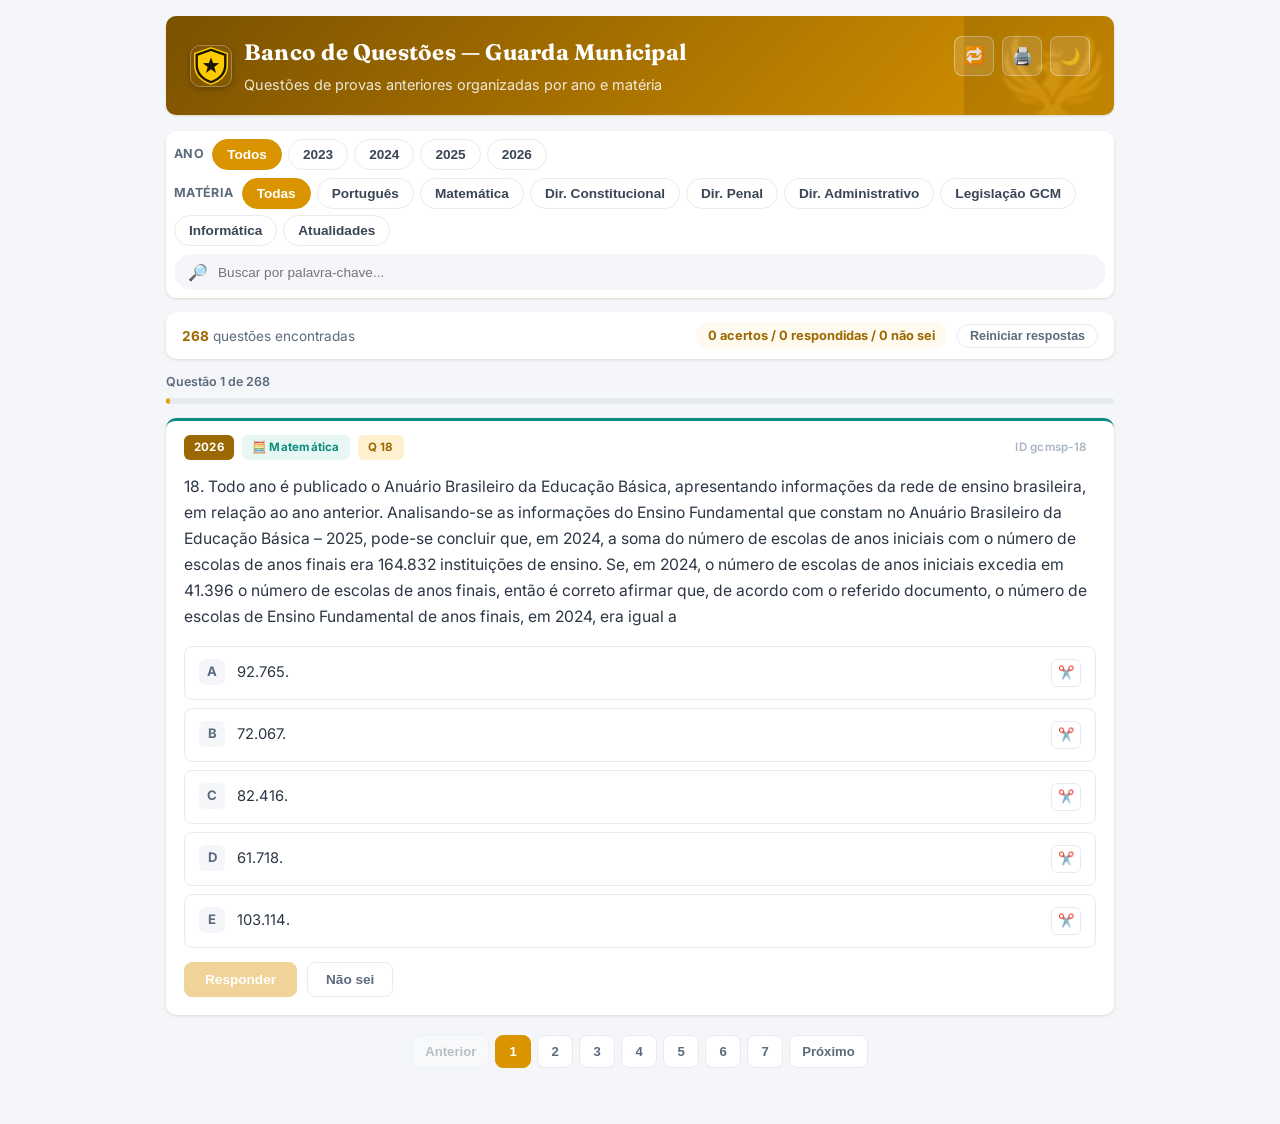
==== banco_questoes_gcm.html @ 68e384d9 "Add files via upload" ====
<!DOCTYPE html>
<html lang="pt-BR">
<head>
<meta charset="UTF-8">
<meta name="viewport" content="width=device-width, initial-scale=1.0">
<meta name="description" content="268 questões comentadas de 6 concursos de Guarda Civil Municipal (2023–2026), com gabarito explicado alternativa por alternativa.">
<meta property="og:type" content="website">
<meta property="og:title" content="Banco de Questões — Guarda Municipal">
<meta property="og:description" content="268 questões comentadas de 6 concursos de Guarda Civil Municipal (2023–2026), com gabarito explicado alternativa por alternativa.">
<meta property="og:image" content="https://papiroporprincipios.netlify.app/og-image.png">
<meta property="og:url" content="https://papiroporprincipios.netlify.app/banco_questoes_gcm.html">
<meta name="twitter:card" content="summary_large_image">
<meta name="twitter:title" content="Banco de Questões — Guarda Municipal">
<meta name="twitter:description" content="268 questões comentadas de 6 concursos de Guarda Civil Municipal (2023–2026), com gabarito explicado alternativa por alternativa.">
<meta name="twitter:image" content="https://papiroporprincipios.netlify.app/og-image.png">
<link rel="icon" type="image/png" href="[data-uri]">
<title>Banco de Questões — Guarda Municipal</title>
<link rel="preconnect" href="https://fonts.googleapis.com">
<link rel="preconnect" href="https://fonts.gstatic.com" crossorigin>
<link href="https://fonts.googleapis.com/css2?family=Fraunces:wght@600;700&family=Inter:wght@400;500;600;700&display=swap" rel="stylesheet">
<style>
  :root{
    --blue-900:#5c3d00;
    --blue-800:#7a5100;
    --blue-700:#9c6900;
    --blue-600:#d99400;
    --blue-500:#f5ab0f;
    --blue-100:#fff1cf;
    --blue-50:#fffaf0;
    --green:#1f9d55;
    --green-bg:#e7f8ee;
    --red:#d0342c;
    --red-bg:#fdecea;
    --gray-100:#f4f6f9;
    --gray-200:#e7ebf0;
    --gray-400:#aab4c2;
    --gray-600:#5c6b7d;
    --gray-800:#2c3644;
    --port-color:#b5651d;
    --port-bg:#fdf2e7;
    --mat-color:#0f8b7f;
    --mat-bg:#e6f7f4;
    --hist-color:#7a4fb5;
    --hist-bg:#f0eafa;
    --geo-color:#1f8a55;
    --geo-bg:#e7f8ee;
    --atu-color:#c9861f;
    --atu-bg:#faf0dd;
    --info-color:#1c63ad;
    --info-bg:#e7f0fb;
    --dir-color:#41506b;
    --dir-bg:#eef1f6;
    --dc-color:#7a4fb5;
    --dc-bg:#f0eafa;
    --dp-color:#c0342c;
    --dp-bg:#fdecea;
    --da-color:#41506b;
    --da-bg:#eef1f6;
    --leg-color:#0e6b8f;
    --leg-bg:#e5f4f9;
    --gold:#c9a227;
    --font-head:'Fraunces',Georgia,serif;
    --radius:10px;
    --shadow:0 1px 3px rgba(122,81,0,0.10), 0 1px 2px rgba(122,81,0,0.08);
  }
  html[data-theme="dark"]{color-scheme:dark;}
  html[data-theme="dark"] body{background:#0d1520;color:#dde6f0;}
  html[data-theme="dark"] .filters,
  html[data-theme="dark"] .stats-bar,
  html[data-theme="dark"] .card,
  html[data-theme="dark"] .pg-btn,
  html[data-theme="dark"] .chip,
  html[data-theme="dark"] .dontknow-btn,
  html[data-theme="dark"] .empty-state{
    background:#16212f;border-color:#28394d;color:#dde6f0;
  }
  html[data-theme="dark"] .chip.active{background:var(--blue-600);border-color:var(--blue-600);color:#fff;}
  html[data-theme="dark"] .chip:hover{color:#ffce54;}
  html[data-theme="dark"] .search-box{background:#0d1520;}
  html[data-theme="dark"] .search-box input{color:#dde6f0;}
  html[data-theme="dark"] .search-box input::placeholder{color:#5c7186;}
  html[data-theme="dark"] .stats-bar{color:#9fb3c8;}
  html[data-theme="dark"] .stats-bar b{color:#ffce54;}
  html[data-theme="dark"] .score-pill{background:#0f2a4a;color:#bcd4f0;}
  html[data-theme="dark"] .reset-btn{border-color:#28394d;color:#9fb3c8;}
  html[data-theme="dark"] .badge{background:#0f2a4a;color:#bcd4f0;}
  html[data-theme="dark"] .badge.subject{background:#0d1520;color:#9fb3c8;}
  html[data-theme="dark"] .badge.subject.portugues{background:#2b1d10;color:#e3a568;}
  html[data-theme="dark"] .badge.subject.matematica{background:#0d2b27;color:#5cd9c9;}
  html[data-theme="dark"] .badge.subject.historia{background:#241a33;color:#c3a4ec;}
  html[data-theme="dark"] .badge.subject.geografia{background:#0d2a1c;color:#7fd9a8;}
  html[data-theme="dark"] .badge.subject.atualidades{background:#332711;color:#e8c877;}
  html[data-theme="dark"] .badge.subject.informatica{background:#0f2a4a;color:#8fc0f0;}
  html[data-theme="dark"] .badge.subject.direito{background:#1c2430;color:#b7c2d6;}
  html[data-theme="dark"] .badge.id{color:#5c7186;}
  html[data-theme="dark"] .context{background:#0f1c2c;border-left-color:var(--blue-500);color:#dde6f0;}
  html[data-theme="dark"] .context .fonte{color:#9fb3c8;}
  html[data-theme="dark"] .statement{color:#e8eef6;}
  html[data-theme="dark"] .option{background:#16212f;border-color:#28394d;}
  html[data-theme="dark"] .option:hover{background:#1c2e42;border-color:var(--blue-500);}
  html[data-theme="dark"] .option .letter{background:#0d1520;color:#9fb3c8;}
  html[data-theme="dark"] .option .otext{color:#dde6f0;}
  html[data-theme="dark"] .option.disabled:hover{border-color:#28394d;background:#16212f;}
  html[data-theme="dark"] .option.correct{background:#0f2e1e;border-color:var(--green);}
  html[data-theme="dark"] .option.correct:hover{background:#0f2e1e;border-color:var(--green);}
  html[data-theme="dark"] .option.wrong{background:#3a1414;border-color:var(--red);}
  html[data-theme="dark"] .option.wrong:hover{background:#3a1414;border-color:var(--red);}
  html[data-theme="dark"] .result-msg.ok{background:#0f2e1e;}
  html[data-theme="dark"] .result-msg.no{background:#3a1414;}
  html[data-theme="dark"] .result-msg.skip{background:#1c2e42;color:#9fb3c8;}
  html[data-theme="dark"] table.qtable th{background:#0f2a4a;color:#bcd4f0;}
  html[data-theme="dark"] table.qtable th, html[data-theme="dark"] table.qtable td{border-color:#28394d;color:#dde6f0;}
  html[data-theme="dark"] .qimage img{border-color:#28394d;}
  html[data-theme="dark"] .option.selected{background:#1c2e42;border-color:var(--blue-500);}
  html[data-theme="dark"] .option.struck .otext{color:#5c7186;}
  html[data-theme="dark"] .cut-btn{background:#16212f;border-color:#28394d;color:#5c7186;}
  html[data-theme="dark"] .cut-btn:hover{border-color:var(--red);color:#ff8a80;background:#3a1414;}
  html[data-theme="dark"] .cut-btn.active{background:#3a1414;border-color:var(--red);color:#ff8a80;}
  html[data-theme="dark"] .answer-btn:disabled{opacity:.35;}
  *{box-sizing:border-box;}
  body{
    margin:0;
    font-family:'Inter',-apple-system,BlinkMacSystemFont,"Segoe UI",Roboto,Helvetica,Arial,sans-serif;
    background:var(--gray-100);
    color:var(--gray-800);
    line-height:1.5;
  }
  .app{max-width:980px;margin:0 auto;padding:16px;}

  header.top{
    position:relative;
    overflow:hidden;
    background:linear-gradient(135deg,var(--blue-800),var(--blue-600));
    color:#fff;
    border-radius:var(--radius);
    padding:20px 24px;
    margin-bottom:16px;
    box-shadow:var(--shadow);
  }
  header.top::after{
    content:'';
    position:absolute;
    top:-30px;right:-30px;
    width:180px;height:180px;
    background-image:url('[data-uri]');
    background-size:contain;
    background-repeat:no-repeat;
    opacity:.10;
    pointer-events:none;
  }
  .brand-row{display:flex;align-items:center;gap:12px;}
  .brand-logo{
    width:42px;height:42px;
    border-radius:10px;
    flex-shrink:0;
    box-shadow:0 2px 6px rgba(0,0,0,.25);
    border:1px solid rgba(255,255,255,.3);
  }
  header.top h1{margin:0 0 4px;font-size:1.4rem;font-family:var(--font-head);font-weight:700;letter-spacing:.01em;}
  header.top p{margin:0;opacity:.85;font-size:.9rem;}
  .top-row{display:flex;justify-content:space-between;align-items:flex-start;gap:12px;flex-wrap:wrap;}
  .top-actions{display:flex;gap:8px;flex-shrink:0;}
  .icon-btn{
    background:rgba(255,255,255,.15);
    border:1px solid rgba(255,255,255,.35);
    color:#fff;
    width:40px;height:40px;
    min-width:40px;
    border-radius:8px;
    cursor:pointer;
    font-size:1.05rem;
    display:flex;align-items:center;justify-content:center;
    transition:background .15s ease;
  }
  .icon-btn:hover{background:rgba(255,255,255,.28);}
  a.icon-btn{text-decoration:none;}
  .print-hint{font-size:.72rem;opacity:.7;margin-top:6px;}

  .filters{
    display:flex;
    gap:8px;
    background:#fff;
    border-radius:var(--radius);
    padding:8px;
    margin-bottom:14px;
    box-shadow:var(--shadow);
    flex-wrap:wrap;
  }
  .filter-group{display:flex;gap:6px;flex-wrap:wrap;align-items:center;}
  .filter-group .label{font-size:.78rem;font-weight:700;color:var(--gray-600);text-transform:uppercase;letter-spacing:.03em;margin-right:2px;}
  .chip{
    border:1px solid var(--gray-200);
    background:#fff;
    color:var(--gray-700,#3a4656);
    padding:7px 14px;
    border-radius:20px;
    font-size:.85rem;
    font-weight:600;
    cursor:pointer;
    transition:all .15s ease;
    white-space:nowrap;
  }
  .chip:hover{border-color:var(--blue-500);color:var(--blue-600);}
  .chip.active{
    background:var(--blue-600);
    border-color:var(--blue-600);
    color:#fff;
  }
  .search-box{
    flex:1;
    min-width:160px;
    display:flex;
    align-items:center;
    gap:8px;
    background:var(--gray-100);
    border-radius:20px;
    padding:6px 14px;
  }
  .search-box input{
    border:none;background:transparent;outline:none;font-size:.85rem;width:100%;color:var(--gray-800);
  }

  .stats-bar{
    display:flex;
    justify-content:space-between;
    align-items:center;
    background:#fff;
    border-radius:var(--radius);
    padding:10px 16px;
    margin-bottom:14px;
    box-shadow:var(--shadow);
    font-size:.85rem;
    color:var(--gray-600);
    flex-wrap:wrap;
    gap:8px;
  }
  .stats-bar b{color:var(--blue-700);}
  .score-pill{
    background:var(--blue-50);
    color:var(--blue-700);
    border-radius:20px;
    padding:4px 12px;
    font-weight:700;
    font-size:.8rem;
  }
  .reset-btn{
    background:none;border:1px solid var(--gray-200);color:var(--gray-600);
    border-radius:20px;padding:4px 12px;font-size:.78rem;cursor:pointer;font-weight:600;
  }
  .reset-btn:hover{border-color:var(--red);color:var(--red);}

  .card{
    background:#fff;
    border-radius:var(--radius);
    box-shadow:var(--shadow);
    margin-bottom:14px;
    overflow:hidden;
    border-top:3px solid var(--blue-600);
    animation:cardFadeIn .28s ease;
  }
  .card.subj-portugues{border-top-color:var(--port-color);}
  .card.subj-matematica{border-top-color:var(--mat-color);}
  .card.subj-atualidades{border-top-color:var(--atu-color);}
  .card.subj-informatica{border-top-color:var(--info-color);}
  .card.subj-direito_constitucional{border-top-color:var(--dc-color);}
  .card.subj-direito_penal{border-top-color:var(--dp-color);}
  .card.subj-direito_administrativo{border-top-color:var(--da-color);}
  .card.subj-legislacao_gcm{border-top-color:var(--leg-color);}
  @keyframes cardFadeIn{
    from{opacity:0;transform:translateY(6px);}
    to{opacity:1;transform:translateY(0);}
  }
  .card-head{
    display:flex;
    gap:8px;
    flex-wrap:wrap;
    align-items:center;
    padding:14px 18px 0;
  }
  .badge{
    font-size:.72rem;
    font-weight:700;
    padding:4px 10px;
    border-radius:6px;
    background:var(--blue-100);
    color:var(--blue-700);
    letter-spacing:.02em;
  }
  .badge.year{background:var(--blue-700);color:#fff;}
  .badge.subject{background:var(--gray-100);color:var(--gray-600);}
  .badge.subject.portugues{background:var(--port-bg);color:var(--port-color);}
  .badge.subject.matematica{background:var(--mat-bg);color:var(--mat-color);}
  .badge.subject.atualidades{background:var(--atu-bg);color:var(--atu-color);}
  .badge.subject.informatica{background:var(--info-bg);color:var(--info-color);}
  .badge.subject.direito_constitucional{background:var(--dc-bg);color:var(--dc-color);}
  .badge.subject.direito_penal{background:var(--dp-bg);color:var(--dp-color);}
  .badge.subject.direito_administrativo{background:var(--da-bg);color:var(--da-color);}
  .badge.subject.legislacao_gcm{background:var(--leg-bg);color:var(--leg-color);}
  .badge.id{margin-left:auto;background:none;color:var(--gray-400);font-weight:600;}

  .card-body{padding:14px 18px 18px;}
  .qtitle{font-weight:700;color:var(--blue-800);font-size:.82rem;margin-bottom:8px;}

  .context{
    background:var(--blue-50);
    border-left:3px solid var(--blue-500);
    border-radius:6px;
    padding:12px 16px;
    margin-bottom:14px;
    font-size:.9rem;
    line-height:1.7;
    color:var(--gray-800);
  }
  .context p{margin:0 0 10px;}
  .context p:last-child{margin-bottom:0;}
  .context .fonte{font-size:.78rem;color:var(--gray-600);font-style:italic;}

  .qimage{margin-bottom:14px;text-align:center;}
  .qimage img{max-width:100%;border-radius:8px;border:1px solid var(--gray-200);}

  .statement{font-size:.98rem;line-height:1.65;color:var(--gray-800);margin-bottom:16px;}

  .options{display:flex;flex-direction:column;gap:8px;}
  .option{
    display:flex;
    align-items:flex-start;
    gap:12px;
    border:1px solid var(--gray-200);
    border-radius:8px;
    padding:12px 14px;
    cursor:pointer;
    transition:all .12s ease;
    background:#fff;
  }
  .option:hover{border-color:var(--blue-500);background:var(--blue-50);}
  .option:focus-visible{outline:2px solid var(--blue-500);outline-offset:2px;border-color:var(--blue-500);background:var(--blue-50);}
  .option.disabled:focus-visible{outline:none;}
  .option.selected{border-color:var(--blue-500);background:var(--blue-50);}
  .option.selected .letter{background:var(--blue-600);color:#fff;}
  .option.struck .otext{text-decoration:line-through;color:var(--gray-400);}
  .option.struck{opacity:.65;}
  .option .letter{
    flex:0 0 26px;
    height:26px;
    border-radius:6px;
    background:var(--gray-100);
    color:var(--gray-600);
    display:flex;
    align-items:center;
    justify-content:center;
    font-weight:700;
    font-size:.82rem;
  }
  .option .otext{flex:1;font-size:.92rem;padding-top:2px;}
  .option .otext img.opt-img{max-width:100%;display:block;margin-top:4px;border-radius:6px;}

  .cut-btn{
    flex:0 0 28px;
    height:28px;
    align-self:center;
    border-radius:6px;
    border:1px solid var(--gray-200);
    background:#fff;
    color:var(--gray-400);
    display:flex;align-items:center;justify-content:center;
    cursor:pointer;
    font-size:.82rem;
    margin-left:6px;
    transition:all .12s ease;
    flex-shrink:0;
  }
  .cut-btn:hover{border-color:var(--red);color:var(--red);background:var(--red-bg);}
  .cut-btn.active{background:var(--red-bg);border-color:var(--red);color:var(--red);}
  .option.disabled .cut-btn{opacity:.35;pointer-events:none;}

  .option.correct{
    border-color:var(--green);
    background:var(--green-bg);
  }
  .option.correct .letter{background:var(--green);color:#fff;}
  .option.wrong{
    border-color:var(--red);
    background:var(--red-bg);
  }
  .option.wrong .letter{background:var(--red);color:#fff;}
  .option.disabled{cursor:default;}
  .option.disabled:hover{border-color:var(--gray-200);background:#fff;}
  .option.correct:hover{border-color:var(--green);background:var(--green-bg);}
  .option.wrong:hover{border-color:var(--red);background:var(--red-bg);}

  .result-msg{
    margin-top:12px;
    font-size:.85rem;
    font-weight:700;
    padding:8px 12px;
    border-radius:8px;
    display:none;
  }
  .result-msg.show{display:block;}
  .result-msg.ok{background:var(--green-bg);color:var(--green);}
  .result-msg.no{background:var(--red-bg);color:var(--red);}
  .result-msg.skip{background:var(--gray-100);color:var(--gray-600);}

  .expl-wrap{}
  .expl-card{
    margin-top:14px;
    border:1px solid var(--blue-100);
    border-radius:12px;
    overflow:hidden;
    background:linear-gradient(180deg,var(--blue-50),#fff 60%);
    animation:explIn .32s ease;
  }
  @keyframes explIn{
    from{opacity:0;transform:translateY(-4px);}
    to{opacity:1;transform:translateY(0);}
  }
  .expl-head{
    font-family:var(--font-head);
    font-weight:600;
    font-size:.95rem;
    color:var(--blue-600);
    padding:10px 14px;
    border-bottom:1px solid var(--blue-100);
    background:rgba(43,123,209,0.06);
  }
  .expl-correct{
    display:flex;
    gap:10px;
    align-items:flex-start;
    padding:12px 14px;
    border-left:4px solid var(--green);
    margin:12px 14px 6px;
    background:var(--green-bg);
    border-radius:8px;
  }
  .expl-tag{
    flex:0 0 auto;
    font-weight:800;
    font-size:.78rem;
    padding:3px 8px;
    border-radius:6px;
    white-space:nowrap;
  }
  .expl-tag.ok{background:var(--green);color:#fff;}
  .expl-tag.no{background:var(--gray-200);color:var(--gray-600);}
  .expl-others-label{
    font-size:.72rem;
    font-weight:800;
    text-transform:uppercase;
    letter-spacing:.04em;
    color:var(--gray-400);
    margin:10px 14px 4px;
  }
  .expl-others{
    display:flex;
    flex-direction:column;
    gap:6px;
    padding:0 14px 14px;
  }
  .expl-row{
    display:flex;
    gap:10px;
    align-items:flex-start;
    padding:9px 12px;
    background:#fff;
    border:1px solid var(--gray-200);
    border-radius:8px;
  }
  .expl-text{
    font-size:.85rem;
    line-height:1.45;
    color:var(--gray-800);
    padding-top:1px;
  }

  html[data-theme="dark"] .expl-card{
    border-color:#0f2a4a;
    background:linear-gradient(180deg,#0f1c2c,#16212f 60%);
  }
  html[data-theme="dark"] .expl-head{
    color:#8fc0f0;
    border-bottom-color:#0f2a4a;
    background:rgba(43,123,209,0.12);
  }
  html[data-theme="dark"] .expl-correct{
    background:#0f2e1e;
  }
  html[data-theme="dark"] .expl-tag.no{background:#28394d;color:#9fb3c8;}
  html[data-theme="dark"] .expl-others-label{color:#5c7186;}
  html[data-theme="dark"] .expl-row{background:#16212f;border-color:#28394d;}
  html[data-theme="dark"] .expl-text{color:#dde6f0;}

  .qactions{
    margin-top:14px;
    display:flex;
    gap:10px;
  }
  .dontknow-btn{
    background:#fff;
    border:1px solid var(--gray-200);
    color:var(--gray-600);
    padding:9px 18px;
    border-radius:8px;
    font-size:.85rem;
    font-weight:700;
    cursor:pointer;
    transition:all .12s ease;
  }
  .dontknow-btn:hover{border-color:var(--blue-500);color:var(--blue-600);}
  .dontknow-btn:disabled{opacity:.4;cursor:not-allowed;}

  .answer-btn{
    background:var(--blue-600);
    border:1px solid var(--blue-600);
    color:#fff;
    padding:9px 20px;
    border-radius:8px;
    font-size:.85rem;
    font-weight:700;
    cursor:pointer;
    transition:all .12s ease;
  }
  .answer-btn:hover:not(:disabled){background:var(--blue-700);border-color:var(--blue-700);}
  .answer-btn:disabled{opacity:.4;cursor:not-allowed;}

  .frac{display:inline-flex;flex-direction:column;text-align:center;vertical-align:middle;margin:0 3px;font-size:.92em;line-height:1.15;position:relative;top:2px;}
  .frac .n{border-bottom:1.4px solid currentColor;padding:0 3px;}
  .frac .d{padding:0 3px;}

  table.qtable{border-collapse:collapse;width:100%;margin:8px 0;font-size:.85rem;}
  table.qtable th, table.qtable td{border:1px solid var(--gray-200);padding:6px 10px;text-align:center;}
  table.qtable th{background:var(--blue-100);color:var(--blue-800);}

  .pagination{
    display:flex;
    justify-content:center;
    align-items:center;
    gap:6px;
    flex-wrap:wrap;
    margin:20px 0 40px;
  }
  .pg-btn{
    border:1px solid var(--gray-200);
    background:#fff;
    color:var(--gray-600);
    padding:8px 12px;
    border-radius:8px;
    cursor:pointer;
    font-size:.82rem;
    font-weight:600;
    min-width:36px;
    text-align:center;
  }
  .pg-btn:hover{border-color:var(--blue-500);color:var(--blue-600);}
  .pg-btn.active{background:var(--blue-600);border-color:var(--blue-600);color:#fff;}
  .pg-btn:disabled{opacity:.4;cursor:not-allowed;}

  .empty-state{
    background:#fff;border-radius:var(--radius);padding:48px 20px;text-align:center;color:var(--gray-600);box-shadow:var(--shadow);
  }
  .empty-state .empty-icon{font-size:2.2rem;margin-bottom:10px;opacity:.6;}

  .qprogress-wrap{margin-bottom:14px;}
  .qprogress-label{font-size:.78rem;color:var(--gray-600);margin-bottom:6px;font-weight:600;}
  .qprogress-bar{height:6px;background:var(--gray-200);border-radius:3px;overflow:hidden;}
  .qprogress-fill{height:100%;background:linear-gradient(90deg,var(--blue-600),var(--blue-500));border-radius:3px;transition:width .3s ease;}
  html[data-theme="dark"] .qprogress-bar{background:#28394d;}

  @keyframes popIn{
    0%{transform:scale(1);}
    40%{transform:scale(1.03);}
    100%{transform:scale(1);}
  }
  .option.correct, .option.wrong{animation:popIn .3s ease;}

  .streak-banner{
    display:none;
    align-items:center;
    gap:8px;
    background:linear-gradient(135deg,var(--gold),#e8c765);
    color:#4a3a06;
    font-weight:700;
    font-size:.85rem;
    padding:10px 16px;
    border-radius:8px;
    margin-bottom:14px;
    animation:streakPop .4s ease;
  }
  .streak-banner.show{display:flex;}
  @keyframes streakPop{
    0%{opacity:0;transform:translateY(-6px) scale(.96);}
    100%{opacity:1;transform:translateY(0) scale(1);}
  }
  .confetti-piece{
    position:fixed;
    top:-10px;
    width:8px;height:8px;
    border-radius:2px;
    pointer-events:none;
    z-index:9999;
    animation:confettiFall linear forwards;
  }
  @keyframes confettiFall{
    to{transform:translateY(105vh) rotate(540deg);opacity:.3;}
  }

  @media (max-width:600px){
    .app{padding:10px;}
    header.top{padding:16px;}
    header.top h1{font-size:1.18rem;}
    header.top p{font-size:.82rem;}
    .card-body{padding:12px 14px 16px;}
    .option .otext{font-size:.88rem;}
    .option{padding:11px 12px;gap:10px;}
    .filters{padding:10px;gap:10px;}
    .filter-group{width:100%;}
    .filter-group .label{width:100%;margin-bottom:2px;}
    .search-box{width:100%;}
    .stats-bar{flex-direction:column;align-items:flex-start;}
    .stats-bar > div{width:100%;}
    .stats-bar > div:last-child{justify-content:space-between;display:flex;}
    .score-pill{font-size:.75rem;}
    .pg-btn{padding:8px 10px;min-width:34px;font-size:.78rem;}
    .qactions{flex-wrap:wrap;}
    .answer-btn, .dontknow-btn{width:100%;text-align:center;}
    .chip{padding:8px 13px;font-size:.82rem;}
  }
  @media (max-width:380px){
    header.top h1{font-size:1.05rem;}
    .badge{font-size:.66rem;padding:3px 8px;}
    .icon-btn{width:36px;height:36px;font-size:.95rem;}
  }

  /* Touch-friendly tap targets */
  @media (hover:none){
    .option{padding:14px;}
    .chip, .pg-btn, .dontknow-btn, .answer-btn, .reset-btn{min-height:40px;}
    .cut-btn{width:34px;height:34px;flex:0 0 34px;}
  }

  /* Print / export styles */
  .print-container{display:none;}
  @media print{
    body *{visibility:hidden;}
    .print-container, .print-container *{visibility:visible;}
    .print-container{
      display:block;
      position:absolute;top:0;left:0;width:100%;
      background:#fff;color:#000;
    }
    .print-container .pq-title{font-size:1.3rem;font-weight:800;margin-bottom:2px;}
    .print-container .pq-sub{font-size:.85rem;color:#555;margin-bottom:18px;}
    .print-container .pq-item{margin-bottom:16px;page-break-inside:avoid;}
    .print-container .pq-head{font-weight:700;font-size:.78rem;color:#555;margin-bottom:4px;}
    .print-container .pq-statement{font-size:.95rem;margin-bottom:8px;}
    .print-container .pq-context{background:#f3f3f3;border-left:3px solid #999;padding:8px 12px;margin-bottom:8px;font-size:.85rem;}
    .print-container .pq-options{margin:0;padding:0;list-style:none;}
    .print-container .pq-options li{font-size:.88rem;margin-bottom:3px;}
    .print-container .pq-options img{max-width:200px;}
    .print-container .pq-img{max-width:280px;margin-bottom:8px;}
    .print-container .pq-gabarito{margin-top:30px;page-break-before:always;}
    .print-container .pq-gabarito h2{font-size:1.1rem;margin-bottom:10px;}
    .print-container .pq-gabarito-grid{display:grid;grid-template-columns:repeat(8,1fr);gap:6px;font-size:.82rem;}
    table.qtable{color:#000;}
  }
</style>
</head>
<body>
<div class="app">

  <header class="top">
    <div class="top-row">
      <div class="brand-row">
        <span class="brand-logo" style="display:inline-flex;align-items:center;justify-content:center;">
<svg width="40" height="40" viewBox="0 0 64 64" xmlns="http://www.w3.org/2000/svg" role="img" aria-label="Brasão Guarda Municipal">
<path d="M32 3 L58 12 V30 C58 46 47 56 32 61 C17 56 6 46 6 30 V12 Z" fill="#1a1400" stroke="#ffcc00" stroke-width="2.5"/>
<path d="M32 8 L53 15.5 V29.5 C53 43 44 51.5 32 55.8 C20 51.5 11 43 11 29.5 V15.5 Z" fill="#ffcc00"/>
<path d="M32 18 L35.3 27.3 L45 27.6 L37.3 33.7 L40 43 L32 37.3 L24 43 L26.7 33.7 L19 27.6 L28.7 27.3 Z" fill="#1a1400"/>
</svg>
</span>
        <div>
          <h1>Banco de Questões — Guarda Municipal</h1>
          <p>Questões de provas anteriores organizadas por ano e matéria</p>
        </div>
      </div>
      <div class="top-actions">
        <a class="icon-btn" href="portal.html" title="Trocar versão (PMESP / Guarda Municipal)">🔁</a>
        <button class="icon-btn" id="printBtn" title="Imprimir / exportar PDF">🖨️</button>
        <button class="icon-btn" id="themeToggle" title="Alternar modo escuro">🌙</button>
      </div>
    </div>
  </header>

  <div class="filters">
    <div class="filter-group">
      <span class="label">Ano</span>
      <button class="chip active" data-filter="year" data-value="all">Todos</button>
      <button class="chip" data-filter="year" data-value="2023">2023</button>
      <button class="chip" data-filter="year" data-value="2024">2024</button>
      <button class="chip" data-filter="year" data-value="2025">2025</button>
      <button class="chip" data-filter="year" data-value="2026">2026</button>
    </div>
    <div class="filter-group">
      <span class="label">Matéria</span>
      <button class="chip active" data-filter="subject" data-value="all">Todas</button>
      <button class="chip" data-filter="subject" data-value="portugues">Português</button>
      <button class="chip" data-filter="subject" data-value="matematica">Matemática</button>
      <button class="chip" data-filter="subject" data-value="direito_constitucional">Dir. Constitucional</button>
      <button class="chip" data-filter="subject" data-value="direito_penal">Dir. Penal</button>
      <button class="chip" data-filter="subject" data-value="direito_administrativo">Dir. Administrativo</button>
      <button class="chip" data-filter="subject" data-value="legislacao_gcm">Legislação GCM</button>
      <button class="chip" data-filter="subject" data-value="informatica">Informática</button>
      <button class="chip" data-filter="subject" data-value="atualidades">Atualidades</button>
    </div>
    <div class="search-box">
      <span>🔎</span>
      <input type="text" id="searchInput" placeholder="Buscar por palavra-chave...">
    </div>
  </div>

  <div class="stats-bar">
    <div id="countLabel"><b>0</b> questões encontradas</div>
    <div style="display:flex;gap:10px;align-items:center;">
      <span class="score-pill" id="scorePill">0 acertos / 0 respondidas</span>
      <button class="reset-btn" id="resetBtn">Reiniciar respostas</button>
    </div>
  </div>

  <div class="qprogress-wrap">
    <div class="qprogress-label" id="qProgressLabel">Questão 1 de 1</div>
    <div class="qprogress-bar"><div class="qprogress-fill" id="qProgressFill" style="width:0%"></div></div>
  </div>

  <div class="streak-banner" id="streakBanner"></div>

  <div id="questionsContainer"></div>
  <div class="pagination" id="pagination"></div>

</div>

<div class="print-container" id="printContainer"></div>


<script id="questions-data" type="application/json">[{"id": "taubate-1", "year": 2024, "subject": "portugues", "num": 1, "context": "<p>O desenvolvimento da acessibilidade necessita da integração das obras, produtos e serviços, pois a acessibilidade é um conjunto de ações transversais, ou seja, as diversas áreas em que houver projetos ou intervenções devem desenvolver estudos conjuntos de modo a prever todas as interfaces, necessidades e aptidões. A fidedigna observância às normas técnicas de acessibilidade pressupõe um projeto bem elaborado.</p><p>Todos os projetos e adequações para acessibilidade devem obrigatoriamente atender às normas técnicas nacionais da ABNT, ainda que profissionais pouco familiarizados com o assunto usem como referência apenas uma norma para acessibilidade: NBR 9050.</p><p><em>Fonte: Girardi, S. Acessibilidade: guia prático para o projeto de adaptações e novas normas. São Paulo: Crea, 2018.</em></p>", "image": null, "statement": "Sobre as reflexões propostas pelo texto, é pertinente afirmar:", "options": ["A falta de profissionalismo faz com que seja usada apenas a NBR 9050 para as questões de acessibilidade.", "As ações transversais pressupõem as regras a serem obedecidas no desenvolvimento dos projetos de acessibilidade.", "Para que um projeto alcance o êxito esperado é necessário que ele seja pautado em estudos que envolvam interfaces, necessidades e aptidões.", "Os projetos que envolvem questões complexas precisam observar criteriosamente as normas técnicas nacionais da ABNT.", "A falta de expertise contribui para que a NBR 9050 seja a única norma analisada dentro do âmbito da acessibilidade."], "correct": 4, "expl": ["O texto não afirma que 'todos' os profissionais usam só a NBR 9050 por falta de profissionalismo; ele fala em 'profissionais pouco familiarizados', não em falta geral de ética profissional.", "As 'ações transversais' dizem respeito à integração de áreas e estudos conjuntos, não a um conjunto de regras a serem seguidas nos projetos.", "O texto trata do êxito do projeto de acessibilidade em si, e não de 'qualquer' projeto de forma genérica como a alternativa sugere.", "O texto exige a observância da ABNT em 'todos' os projetos de acessibilidade, e não apenas nos que envolvem questões complexas, restringindo indevidamente o alcance da norma.", "É a leitura correta: o texto diz que profissionais 'pouco familiarizados com o assunto' (falta de expertise) usam apenas a NBR 9050 como referência, exatamente o que a alternativa expressa."]}, {"id": "taubate-2", "year": 2024, "subject": "portugues", "num": 2, "context": "<p>O desenvolvimento da acessibilidade necessita da integração das obras, produtos e serviços, pois a acessibilidade é um conjunto de ações transversais, ou seja, as diversas áreas em que houver projetos ou intervenções devem desenvolver estudos conjuntos de modo a prever todas as interfaces, necessidades e aptidões. A fidedigna observância às normas técnicas de acessibilidade pressupõe um projeto bem elaborado.</p><p>Todos os projetos e adequações para acessibilidade devem obrigatoriamente atender às normas técnicas nacionais da ABNT, ainda que profissionais pouco familiarizados com o assunto usem como referência apenas uma norma para acessibilidade: NBR 9050.</p><p><em>Fonte: Girardi, S. Acessibilidade: guia prático para o projeto de adaptações e novas normas. São Paulo: Crea, 2018.</em></p>", "image": null, "statement": "Releia o texto e destaque a alternativa em que a troca do termo não alterou o sentido proposto pelo autor.", "options": ["A veraz observância às normas técnicas de acessibilidade pressupõe um projeto bem elaborado.", "A ponderada observância às normas técnicas de acessibilidade pressupõe um projeto bem elaborado.", "A ampla observância às normas técnicas de acessibilidade pressupõe um projeto bem elaborado.", "A plena observância às normas técnicas de acessibilidade pressupõe um projeto bem elaborado.", "A perfeita observância às normas técnicas de acessibilidade pressupõe um projeto bem elaborado."], "correct": 0, "expl": ["'Veraz' significa verídico, confiável — sentido equivalente a 'fidedigna' (digna de fé), preservando o sentido original da frase.", "'Ponderada' remete a cautela/equilíbrio, não à ideia de confiabilidade que 'fidedigna' carrega, alterando o sentido.", "'Ampla' indica extensão/abrangência, não confiabilidade, o que muda o sentido do adjetivo original.", "'Plena' indica completude, não fidedignidade, não sendo sinônimo exato de 'fidedigna'.", "'Perfeita' indica ausência de erros, e não a ideia de confiabilidade/veracidade que 'fidedigna' transmite."]}, {"id": "taubate-3", "year": 2024, "subject": "portugues", "num": 3, "context": "<p>O desenvolvimento da acessibilidade necessita da integração das obras, produtos e serviços, pois a acessibilidade é um conjunto de ações transversais, ou seja, as diversas áreas em que houver projetos ou intervenções devem desenvolver estudos conjuntos de modo a prever todas as interfaces, necessidades e aptidões. A fidedigna observância às normas técnicas de acessibilidade pressupõe um projeto bem elaborado.</p><p>Todos os projetos e adequações para acessibilidade devem obrigatoriamente atender às normas técnicas nacionais da ABNT, ainda que profissionais pouco familiarizados com o assunto usem como referência apenas uma norma para acessibilidade: NBR 9050.</p><p><em>Fonte: Girardi, S. Acessibilidade: guia prático para o projeto de adaptações e novas normas. São Paulo: Crea, 2018.</em></p>", "image": null, "statement": "Releia o último parágrafo que aparece no texto, encontre a conjunção e destaque a relação por ela estabelecida.", "options": ["comparação", "condição", "proporção", "causa", "concessão"], "correct": 4, "expl": ["Não há relação de comparação estabelecida na oração.", "'Ainda que' não introduz uma condição, mas uma ressalva ao que foi dito antes.", "Não há ideia de proporção (aumento/diminuição conjunta) na frase.", "'Ainda que' não expressa causa, pois não indica motivo para o fato principal.", "'Ainda que profissionais pouco familiarizados... usem apenas uma norma' é uma conjunção concessiva, pois admite um fato contrário sem anular a ideia principal (obrigatoriedade de seguir todas as normas da ABNT)."]}, {"id": "taubate-4", "year": 2024, "subject": "portugues", "num": 4, "context": null, "image": null, "statement": "Analise as frases abaixo e assinale a que não possui nenhum erro ortográfico.", "options": ["O motorista não conseguiu freiar a tempo.", "Não acredito em supertição, sou bem cético.", "Nos menores frascos, encontram-se as melhores fragâncias.", "O diretor precisa reinterar seus posicionamentos.", "Eu medeio todas as discussões da turma."], "correct": 4, "expl": ["O correto conforme a norma culta é 'frear', com 'e', e não 'freiar'.", "Erro ortográfico: o correto é 'superstição', com 's' antes de 'tição'.", "Erro ortográfico: o correto é 'fragrâncias', com 'r' em 'frag-', e não 'fragâncias'.", "Erro ortográfico: o correto é 'reiterar' (repetir), e não 'reinterar'.", "'Medeio' é a forma correta da 1ª pessoa do singular do presente do indicativo do verbo 'mediar' (conjugado como 'odiar'), sem nenhum erro ortográfico."]}, {"id": "taubate-5", "year": 2024, "subject": "portugues", "num": 5, "context": "<p><em>Fonte: www.google.com.br</em></p>", "image": "taubate_q5", "statement": "Qual é a figura de linguagem que aparece no último balão da charge abaixo?", "options": ["Antítese", "Prosopopeia", "Litote", "Hipérbole", "Perífrase"], "correct": 1, "expl": ["Antítese seria a aproximação de ideias opostas, o que não é a figura central esperada no fechamento da charge segundo o enunciado.", "É a figura correta: a prosopopeia (personificação) atribui características humanas a seres inanimados ou irracionais, recurso típico do humor de charges no balão final.", "Litote é a atenuação de uma ideia por meio da negação do contrário, o que não corresponde ao efeito de humor descrito.", "Hipérbole é o exagero proposital, recurso diferente da personificação indicada como resposta.", "Perífrase é a substituição de um termo por uma expressão que o caracteriza, o que não é o efeito descrito na charge."]}, {"id": "taubate-6", "year": 2024, "subject": "portugues", "num": 6, "context": null, "image": null, "statement": "Corrija as alternativas abaixo e assinale a oração incorreta, uma vez que é obrigatório o uso da crase.", "options": ["Depois das eleições, eles ficaram a ver navios.", "Prefiro sempre compras a prazo.", "A legislação garante o ensino público a qualquer pessoa.", "O estatuto garante proteção a quem usa os órgãos públicos.", "Essa normativa somente começará a valer no ano seguinte aquele em que foi sancionada."], "correct": 4, "expl": ["'A ver navios' é expressão cristalizada sem crase (não indica lugar feminino determinado), portanto correta sem o acento indicativo.", "'A prazo' é locução adverbial masculina/neutra consagrada sem crase, estando correta como está.", "'A qualquer pessoa' não leva crase porque 'qualquer' é pronome indefinido, incompatível com o artigo feminino 'a'.", "'A quem' não recebe crase, pois 'quem' é pronome que não admite artigo definido antes dele.", "Antes de 'aquele(s)/aquela(s)' o 'a' preposição se funde com o 'a' do pronome demonstrativo, exigindo crase: o correto seria 'àquele em que foi sancionada', tornando esta a alternativa com erro por crase omitida."]}, {"id": "taubate-7", "year": 2024, "subject": "portugues", "num": 7, "context": null, "image": null, "statement": "Em relação ao processo de formação das palavras, destaque a alternativa incorreta.", "options": ["Derivação prefixal = superdotado", "Derivação sufixal = bananal", "Derivação parassintética = enraizar", "Derivação imprópria = beijo", "Derivação regressiva = venda"], "correct": 3, "expl": ["Correto: 'superdotado' tem o prefixo 'super-' agregado a 'dotado', caracterizando derivação prefixal.", "Correto: 'bananal' recebe o sufixo '-al' agregado ao radical 'banana', caracterizando derivação sufixal.", "Correto: 'enraizar' tem prefixo 'en-' e sufixo '-izar' simultâneos e indissociáveis, caracterizando derivação parassintética.", "Está errada: 'beijo' é substantivo formado a partir do verbo 'beijar' pela retirada da terminação verbal, o que caracteriza derivação regressiva, e não derivação imprópria (que ocorre quando uma palavra muda de classe gramatical sem mudar de forma, como em 'o jantar').", "Correto: 'venda' (substantivo) deriva de 'vender' por regressão, retirando-se a terminação do infinitivo, caracterizando derivação regressiva."]}, {"id": "taubate-8", "year": 2024, "subject": "portugues", "num": 8, "context": null, "image": null, "statement": "Assinale a alternativa correta (colocação pronominal).", "options": ["Não deve-se falar com a boca cheia.", "Ele não perde uma chance de satisfazer-me.", "Me envie a correspondência ainda hoje.", "Meus funcionários comprometeriam-se com a proposta.", "Conte-me tudo, não quero perder nenhum detalhe."], "correct": 4, "expl": ["Com a palavra atrativa 'não', o correto é a próclise: 'não se deve falar', e não 'deve-se'.", "Após infinitivo antecedido de palavra que não atrai o pronome, a próclise ('de me satisfazer') costuma ser mais recomendada que a ênclise nesse contexto, o que torna a construção menos adequada frente à alternativa correta.", "Não se inicia oração com pronome oblíquo átono na norma culta; o correto seria 'Envie-me a correspondência'.", "Verbo no futuro do pretérito não admite ênclise; o correto é a próclise: 'se comprometeriam'.", "'Conte-me tudo' está correta: em início de oração no imperativo afirmativo, sem palavra atrativa antes, a ênclise é obrigatória."]}, {"id": "taubate-9", "year": 2024, "subject": "portugues", "num": 9, "context": null, "image": null, "statement": "Destaque a oração que não traz nenhum erro de pontuação.", "options": ["Vou precisar de lápis, borracha, apontador, e caderno.", "Silvio Santos, apresentador brasileiro faleceu em 2024.", "Assim, Paulo não posso continuar com você.", "Os alunos, que estudam pouco, reclamam; os professores, que não ensinam, reclamam ainda mais.", "Você quer viajar comigo nas férias!"], "correct": 3, "expl": ["Erro de pontuação: não se usa vírgula antes de 'e' no último item de uma enumeração simples ('apontador e caderno').", "Falta vírgula isolando o aposto explicativo: o correto é 'Silvio Santos, apresentador brasileiro, faleceu em 2024'.", "Falta vírgula para isolar o vocativo: o correto é 'Assim, Paulo, não posso continuar com você'.", "Está correta: as orações adjetivas explicativas ('que estudam pouco' e 'que não ensinam') vêm corretamente isoladas por vírgulas, e o ponto e vírgula separa adequadamente as duas orações coordenadas que já contêm vírgulas internas.", "Frase exclamativa de convite/pergunta indireta deveria terminar com ponto de interrogação, e não com ponto de exclamação, o que configura inadequação de pontuação."]}, {"id": "taubate-10", "year": 2024, "subject": "portugues", "num": 10, "context": null, "image": null, "statement": "Analise cada alternativa e assinale a que não traz nenhum erro de regência verbal.", "options": ["Nós visamos o sucesso em nosso trabalho.", "Maria visou o namorado chegando.", "Queria bem os vizinhos.", "Aspirava o cargo de enfermeira, porém não queria concluir seus estudos", "Pela manhã, vou a padaria."], "correct": 1, "expl": ["'Visar' no sentido de 'pretender, ter como objetivo' é transitivo indireto e exige a preposição 'a': o correto seria 'visamos ao sucesso'.", "Está correta: 'visar' no sentido de 'avistar, mirar' é transitivo direto, dispensando preposição, como em 'visou o namorado chegando'.", "'Querer bem' exige a preposição 'a': o correto seria 'queria bem aos vizinhos'.", "'Aspirar' no sentido de 'desejar, pretender' é transitivo indireto e pede a preposição 'a': o correto seria 'aspirava ao cargo'.", "Falta a crase antes de 'padaria' (lugar feminino determinado precedido de preposição 'a' regida por 'ir'): o correto é 'vou à padaria'."]}, {"id": "taubate-11", "year": 2024, "subject": "matematica", "num": 11, "context": null, "image": null, "statement": "Na ilustração abaixo sabe-se que o triângulo ABC é isósceles de base BC. Se α mede 52° pode se concluir que os ângulos agudos do triângulo ADC juntos medem:", "options": ["60°", "62°", "64°", "66°", "68°"], "correct": 2, "expl": ["Esse valor não corresponde ao cálculo obtido a partir do ângulo da base do triângulo isósceles ABC.", "Esse valor não corresponde ao cálculo obtido a partir do ângulo da base do triângulo isósceles ABC.", "Como ABC é isósceles de base BC com α = 52°, os ângulos da base valem (180° − 52°) / 2 = 64° cada; considerando a configuração da figura, a soma dos ângulos agudos do triângulo ADC resulta em 64°.", "Esse valor não corresponde ao cálculo obtido a partir do ângulo da base do triângulo isósceles ABC.", "Esse valor não corresponde ao cálculo obtido a partir do ângulo da base do triângulo isósceles ABC."]}, {"id": "taubate-12", "year": 2024, "subject": "matematica", "num": 12, "context": "<p><strong>Balanço: São Paulo (SP) teve chuva abaixo e temperaturas abaixo da média em maio/2024</strong></p><p><em>Temperaturas</em></p><p>Com média de 27,3°C, as temperaturas máximas fecharam o mês em elevados 3,9°C acima da Normal Climatológica, que é de _____°C. Considerando a série histórica da estação convencional, é um novo recorde, suplantando, amplamente, a marca dos anos de 2019 e 1984, com seus 25,6°C de média das temperaturas máximas.</p><p><a href=\"https://portal.inmet.gov.br/noticias\">https://portal.inmet.gov.br/noticias</a></p>", "image": null, "statement": "Complete a lacuna presente no texto informativo.", "options": ["20,4°C.", "22,6°C.", "23,4°C.", "31,2°C.", "32,0°C."], "correct": 2, "expl": ["Esse valor não resulta da subtração indicada no texto (27,3 − 3,9).", "Esse valor não resulta da subtração indicada no texto (27,3 − 3,9).", "A média das máximas (27,3°C) ficou 3,9°C acima da Normal Climatológica; logo, a Normal é 27,3 − 3,9 = 23,4°C, valor que completa corretamente a lacuna.", "Esse valor seria obtido somando, e não subtraindo, os 3,9°C, o que contraria o enunciado ('acima da média').", "Esse valor não resulta da operação correta (27,3 − 3,9 = 23,4, e não 32,0)."]}, {"id": "taubate-13", "year": 2024, "subject": "matematica", "num": 13, "context": "<p><em>Fonte: https://www.broketto.com.br/arandela</em></p>", "image": "taubate_q13", "statement": "A arandela é uma luminária de parede que tem como função iluminar e decorar os ambientes. Na figura representada abaixo, é possível ver uma arandela de base triangular com duas chapas de vidro.<br>Características técnicas:<br>- Material: Chapa de Aço<br>- Fechamento em vidro fosco<br><br>Sabe que a quantidade de vidro presente neste objeto representa dois quintos (2/5) da quantidade de chapa de aço também presente. Logo se o material em aço possui uma área de 1150 cm², a área ocupada por vidro no objeto é de:", "options": ["400 cm²", "420 cm²", "440 cm²", "460 cm²", "480 cm²"], "correct": 3, "expl": ["Esse valor não corresponde a 2/5 de 1150 cm².", "Esse valor não corresponde a 2/5 de 1150 cm².", "Esse valor não corresponde a 2/5 de 1150 cm².", "O vidro corresponde a 2/5 da área do aço: 1150 × 2/5 = 460 cm², que é a área correta ocupada pelo vidro.", "Esse valor não corresponde a 2/5 de 1150 cm² (o cálculo correto resulta em 460 cm², não 480 cm²)."]}, {"id": "taubate-14", "year": 2024, "subject": "matematica", "num": 14, "context": null, "image": null, "statement": "Um advogado precisa fazer a divisão de bens para três irmãos e um dos objetos em questão é um terreno avaliado em R$ 800.000,00. Esse valor específico terá que ser dividido de forma diretamente proporcional ao total de visitas feitas pelos filhos ao falecido pai no seu último ano de vida, essa condição foi imposta justamente pelo então falecido pai. O filho mais novo fez 30 visitas ao pai e o mais velho dois terços do total de visitas do irmão mais novo. Sabendo que o pai recebeu 80 visitas no seu último ano de vida, quanto recebeu em R$ o filho do meio?", "options": ["R$ 200.000", "R$ 250.000", "R$ 300.000", "R$ 350.000", "R$ 400.000"], "correct": 2, "expl": ["Esse valor não corresponde à parte proporcional às visitas do filho do meio.", "Esse valor não corresponde à parte proporcional às visitas do filho do meio.", "O caçula fez 30 visitas, o mais velho fez 2/3 de 30 = 20 visitas; como o total foi 80, o filho do meio fez 80 − 30 − 20 = 30 visitas. Cada visita 'vale' R$ 800.000 / 80 = R$ 10.000, logo o filho do meio recebe 30 × R$ 10.000 = R$ 300.000.", "Esse valor não corresponde à parte proporcional às visitas do filho do meio.", "Esse valor não corresponde à parte proporcional às visitas do filho do meio (o correto é R$ 300.000, referente às 30 visitas do filho do meio)."]}, {"id": "taubate-15", "year": 2024, "subject": "matematica", "num": 15, "context": null, "image": null, "statement": "Indique a conclusão válida para as premissas dadas.<br>P1: Todos os paulistas são brasileiros.<br>P2: Todos os brasileiros são sul-americanos.", "options": ["Todo sul-americano é brasileiro.", "Todo brasileiro é paulista.", "Todo paulista é sul-americano.", "Todo sul-americano é paulista.", "Se é sul-americano então é brasileiro."], "correct": 2, "expl": ["As premissas não permitem essa conclusão; a relação de inclusão vai de paulista para brasileiro, e não o inverso.", "As premissas não autorizam afirmar que todo brasileiro é paulista, apenas que todo paulista é brasileiro.", "Por transitividade: se todo paulista é brasileiro (P1) e todo brasileiro é sul-americano (P2), então todo paulista é sul-americano — conclusão válida e direta das duas premissas.", "As premissas não garantem essa relação; nem todo sul-americano precisa ser paulista.", "Essa proposição inverte a relação lógica correta estabelecida pelas premissas (o conjunto dos brasileiros está contido no dos sul-americanos, não o contrário)."]}, {"id": "taubate-16", "year": 2024, "subject": "informatica", "num": 16, "context": null, "image": null, "statement": "Os protocolos de internet foram estabelecidos para garantir a troca de informações entre diferentes dispositivos conectados a uma rede global, permitindo que eles se comuniquem sem a necessidade de levar em consideração fatores como a localização física, o fabricante dos aparelhos ou preferências específicas dos usuários. A implementação desses protocolos assegura que os dados sejam transmitidos de forma segura, padronizada e eficiente, facilitando a integração de diversas plataformas e tecnologias. Ao navegar na web, qual dos seguintes protocolos é adicionado automaticamente pelo navegador ao acessar uma página da internet:", "options": ["HTTPS.", "NTSERVER.", "SSERVICE.", "GXML.", "DOCSISTEM."], "correct": 0, "expl": ["Correto: ao acessar um endereço na web, o navegador adiciona automaticamente o protocolo HTTPS (ou HTTP) antes do endereço digitado.", "Não existe um protocolo de internet padrão com esse nome usado pelos navegadores.", "Não existe um protocolo de internet padrão com esse nome usado pelos navegadores.", "Não existe um protocolo de internet padrão com esse nome usado pelos navegadores.", "Não existe um protocolo de internet padrão com esse nome usado pelos navegadores."]}, {"id": "taubate-17", "year": 2024, "subject": "informatica", "num": 17, "context": null, "image": null, "statement": "O spyware é um software desenvolvido para monitorar as atividades de um sistema e transmitir os dados coletados para terceiros, sendo normalmente adquirido durante a navegação na internet. Qual das alternativas a seguir identifica um tipo de programa capaz de registrar e armazenar todas as teclas digitadas no teclado de um computador:", "options": ["Foxit.", "Irfanview.", "Keylogger.", "Runtime.", "ByteWatcher."], "correct": 2, "expl": ["Foxit é um software de leitura/edição de arquivos PDF, não um programa de captura de teclas.", "IrfanView é um visualizador/editor de imagens, não um programa de captura de teclas.", "Keylogger é exatamente o programa que registra e armazena as teclas digitadas no teclado, um tipo de spyware usado para espionagem.", "'Runtime' refere-se a ambientes de execução de programas, não a um programa de captura de teclas.", "Não é um tipo de programa reconhecido de captura de teclas; o termo correto para essa função é 'keylogger'."]}, {"id": "taubate-18", "year": 2024, "subject": "informatica", "num": 18, "context": null, "image": null, "statement": "No Microsoft Word, um documento é um arquivo digital onde o usuário pode criar, editar e armazenar textos. A escolha da fonte utilizada para digitar o conteúdo é feita em uma área específica do programa. Em qual das guias do Word essa funcionalidade pode ser encontrada nativamente:", "options": ["Grafia.", "Revisão.", "Correspondência.", "Página inicial.", "Exibição."], "correct": 3, "expl": ["A guia 'Grafia' não existe nativamente com esse nome no Word para configuração de fonte.", "A guia Revisão trata de correção, comentários e controle de alterações, não da escolha de fonte.", "A guia Correspondências é usada para mala direta e envelopes, não para formatação de fonte.", "A ferramenta de escolha de fonte fica no grupo 'Fonte', localizado na guia Página Inicial do Word.", "A guia Exibição controla modos de visualização do documento, não a formatação de fonte."]}, {"id": "taubate-19", "year": 2024, "subject": "informatica", "num": 19, "context": null, "image": null, "statement": "As teclas de atalho no Microsoft Word foram criadas para acelerar o acesso à funções e comandos do programa, permitindo que o usuário execute tarefas rapidamente, sem a necessidade de navegar por menus e opções. O comando Ctrl+End realiza qual das seguintes ações:", "options": ["Mover o cursor para o final do documento.", "Mover o cursor para o início do documento.", "Mover o cursor para o local da revisão anterior.", "Percorrer os locais das quatro últimas alterações feitas no documento.", "Entrar no modo de visualização de impressão."], "correct": 0, "expl": ["Ctrl+End move o cursor para o final do documento, e é exatamente essa a função do atalho.", "Esse é o efeito do atalho Ctrl+Home, e não Ctrl+End.", "Esse não é o efeito de Ctrl+End; atalhos de revisão usam outras combinações.", "Esse não é o efeito de Ctrl+End; percorrer últimas alterações é feito por outro atalho (Shift+F5).", "Ctrl+End não abre o modo de visualização de impressão; essa função usa outro comando."]}, {"id": "taubate-20", "year": 2024, "subject": "informatica", "num": 20, "context": "<p><em>Fonte: 1 Microsoft Excel</em></p>", "image": "taubate_q20", "statement": "O Microsoft Excel é um programa de planilhas eletrônicas que permite criar gráficos e tabelas dinâmicas, ajudando na visualização e análise de dados de forma clara. Observando a ilustração apresentada, a qual tipo de gráfico disponível no Excel ela corresponde:", "options": ["Gráfico de barras.", "Gráfico de Hierarquia.", "Gráfico de Gantt.", "Gráfico de Dispersão.", "Gráfico de Pizza."], "correct": 3, "expl": ["Um gráfico de barras representa categorias com retângulos de comprimento proporcional ao valor, formato diferente do descrito pela ilustração.", "Gráfico de hierarquia organiza dados em estrutura de árvore/níveis, o que não corresponde ao tipo indicado.", "Gráfico de Gantt representa cronogramas e durações de tarefas ao longo do tempo, diferente do tipo mostrado.", "O gráfico de dispersão relaciona pares de valores numéricos em eixos X e Y por meio de pontos, sendo o tipo que corresponde à ilustração apresentada.", "Gráfico de pizza representa proporções de um total em fatias circulares, formato diferente do indicado na figura."]}, {"id": "taubate-21", "year": 2024, "subject": "direito_penal", "num": 21, "context": null, "image": null, "statement": "Durante uma festa, Maria, uma estudante universitária, está com sua amiga Fernanda, que faz uso de drogas. Fernanda começa a induzir Maria a experimentar a substância, fazendo várias promessas sobre as sensações que ela proporcionaria.<br>Qual é a penalidade para quem induzir, instigar ou auxiliar alguém ao uso indevido de droga?", "options": ["Detenção, de 6 (seis) meses a 1 (um) ano, e multa de 50 (cinquenta) a 150 (cento e cinquenta) dias-multa.", "Detenção, de 1 (um) a 3 (três) anos, e multa de 100 (cem) a 300 (trezentos) dias-multa.", "Detenção, de 2 (dois) a 5 (cinco) anos, e multa de 200 (duzentos) a 500 (quinhentos) dias-multa.", "Detenção de 3 (três) a 6 (seis) meses e multa de 100 a 200 dias-multa.", "Detenção, de 3 (três) meses a 1 (um) ano, e multa de 30 (trinta) a 100 (cem) dias-multa."], "correct": 1, "expl": ["Essa faixa de pena não corresponde à prevista no art. 33, §2º, da Lei 11.343/2006 para essa conduta.", "Correto: o art. 33, §2º, da Lei 11.343/2006 (Lei de Drogas) prevê para 'induzir, instigar ou auxiliar alguém ao uso indevido de droga' pena de detenção de 1 a 3 anos e multa de 100 a 300 dias-multa.", "Essa faixa de pena não corresponde à prevista no art. 33, §2º, da Lei 11.343/2006 para essa conduta.", "Essa faixa de pena não corresponde à prevista no art. 33, §2º, da Lei 11.343/2006 para essa conduta.", "Essa faixa de pena não corresponde à prevista no art. 33, §2º, da Lei 11.343/2006 para essa conduta."]}, {"id": "taubate-22", "year": 2024, "subject": "legislacao_gcm", "num": 22, "context": null, "image": null, "statement": "Conforme o Estatuto da Pessoa Idosa, analise as afirmativas abaixo atribuindo (V) para Verdadeira e (F) para Falsa, em seguida assinale a alternativa com a sequência correta.<br>( ) É lícito que os planos de saúde cobrem valores diferenciados para pessoas idosas maiores de 80 anos.<br>( ) Em todo atendimento de saúde, os maiores de 80 (oitenta) anos terão preferência especial sobre as demais pessoas idosas, exceto em caso de emergência.<br>( ) À pessoa idosa que esteja no domínio de suas faculdades mentais é assegurado o direito de optar pelo tratamento de saúde que lhe for reputado mais favorável.", "options": ["V V V", "F V F", "F V V", "F F V", "V F F"], "correct": 2, "expl": ["O item é falso: o Estatuto da Pessoa Idosa (art. 15, §3º) veda a cobrança de valores diferenciados nos planos de saúde em razão da idade.", "O item é verdadeiro: o art. 3º, §7º, garante prioridade especial aos maiores de 80 anos sobre os demais idosos em todo atendimento, exceto em emergência.", "O item é verdadeiro: o art. 17 assegura à pessoa idosa em pleno domínio de suas faculdades mentais o direito de optar pelo tratamento de saúde que reputar mais favorável.", "A sequência correta é F V V, não V V V, pois o primeiro item contraria a vedação legal à cobrança diferenciada.", "A sequência correta é F V V: o primeiro item é falso (é vedada, não lícita, a cobrança diferenciada), e os dois seguintes são verdadeiros, conforme os arts. 3º, §7º, e 17 do Estatuto da Pessoa Idosa."]}, {"id": "taubate-23", "year": 2024, "subject": "legislacao_gcm", "num": 23, "context": null, "image": null, "statement": "Joana está em um relacionamento abusivo com Carlos. Em várias ocasiões, Carlos retém documentos pessoais de Joana, como sua carteira de identidade e certificados de trabalho, dificultando sua locomoção e a busca por um emprego. Além disso, ele destrói objetos que são importantes para ela, como um laptop que Joana usava para seus estudos. Embora Carlos não a tenha agredido fisicamente, suas ações têm gerado grande insegurança e a privação de seus bens e direitos.<br>Qual tipo de violência Joana sofreu, conforme a Lei Maria da Penha?", "options": ["Violência moral.", "Violência psicológica.", "Violência sexual.", "Violência patrimonial.", "Joana não sofreu nenhuma violência, pois não foi agredida fisicamente."], "correct": 3, "expl": ["Violência moral envolve calúnia, difamação ou injúria, o que não é o foco do relato.", "Violência psicológica envolve dano emocional, manipulação, ameaça etc., mas o relato destaca especificamente a retenção de bens e documentos.", "Não há qualquer elemento de natureza sexual no relato.", "Conforme o art. 7º, IV, da Lei Maria da Penha, reter documentos pessoais e destruir objetos e bens da vítima caracteriza violência patrimonial (retenção, subtração ou destruição de bens, valores e documentos).", "Há sim violência, mesmo sem agressão física: a lei reconhece expressamente a violência patrimonial como uma das formas de violência doméstica."]}, {"id": "taubate-24", "year": 2024, "subject": "legislacao_gcm", "num": 24, "context": null, "image": null, "statement": "De acordo com a Lei de Drogas, analise os itens a seguir sobre a internação involuntária e assinale a alternativa correta.<br>I - A internação involuntária deverá ser precedida de declaração escrita da pessoa solicitante de que optou por este regime de tratamento;<br>II - O término da internação involuntária dar-se-á por determinação do médico responsável ou por solicitação escrita da pessoa que deseja interromper o tratamento.<br>III - A internação involuntária perdurará apenas pelo tempo necessário à desintoxicação, no prazo máximo de 90 (noventa) dias, tendo seu término determinado pelo médico responsável;<br>IV – Na internação involuntária a família ou o representante legal não poderá, requerer ao médico a interrupção do tratamento.", "options": ["Apenas os itens III e IV estão corretos.", "Apenas os itens I e II estão corretos.", "Apenas o item III está correto.", "Apenas os itens II e III estão corretos.", "Todos os itens estão corretos."], "correct": 2, "expl": ["Esse item descreve, na verdade, a internação voluntária (que pressupõe consentimento expresso), o que contraria a própria natureza da internação involuntária.", "O término da internação involuntária não depende de simples solicitação da própria pessoa internada, mas de determinação médica ou solicitação de familiar/responsável legal, entre outras hipóteses legais.", "Correto: a internação involuntária deve durar apenas o tempo necessário à desintoxicação, com prazo máximo de 90 dias, cabendo ao médico responsável determinar seu término.", "Os itens I e IV contêm erros, tornando essa combinação incorreta.", "Nem todos os itens estão corretos: os itens I, II e IV contêm equívocos quanto às regras da internação involuntária."]}, {"id": "taubate-25", "year": 2024, "subject": "legislacao_gcm", "num": 25, "context": null, "image": null, "statement": "De acordo com o Código de Trânsito Brasileiro, dentre os requisitos a serem cumpridos para habilitar-se nas categorias D e E ou para conduzir veículos de transporte coletivo de passageiros, de escolares, de emergência ou de produto perigoso, um dos requisitos é a idade. Qual é a idade mínima exigida?", "options": ["Ser maior de 18 anos.", "Ser maior de 20 anos.", "Ser maior de 21 anos.", "Ser maior de 25 anos.", "Ser maior de 30 anos."], "correct": 2, "expl": ["Essa idade não corresponde à exigência legal para essas categorias/atividades.", "Essa idade não corresponde à exigência legal para essas categorias/atividades.", "O art. 143, parágrafo único, do CTB exige idade mínima de 21 anos para habilitação nas categorias D e E, ou para conduzir veículos de transporte coletivo, escolar, de emergência ou de produtos perigosos.", "Essa idade não corresponde à exigência legal para essas categorias/atividades.", "Essa idade não corresponde à exigência legal para essas categorias/atividades."]}, {"id": "taubate-26", "year": 2024, "subject": "legislacao_gcm", "num": 26, "context": null, "image": null, "statement": "Analise os itens a seguir e assinale a alternativa correta de acordo com o Estatuto da Criança e do Adolescente.<br>I – Considera-se tratamento cruel ou degradante: ação de natureza disciplinar ou punitiva aplicada com o uso da força física sobre a criança ou o adolescente que resulte em: sofrimento físico; ou lesão.<br>II - O direito à liberdade consiste na inviolabilidade da integridade física, psíquica e moral da criança e do adolescente, abrangendo a preservação da imagem, da identidade, da autonomia, dos valores, idéias e crenças, dos espaços e objetos pessoais.", "options": ["A asserção I é uma proposição falsa, e a II é uma proposição verdadeira.", "As asserções I e II são proposições verdadeiras, e a II é um complemento da I.", "A asserção I é uma proposição verdadeira, e a II é uma proposição falsa.", "As asserções I e II são proposições falsas.", "As asserções I e II são proposições verdadeiras, mas a II não é um complemento da I."], "correct": 3, "expl": ["O item I está incorreto: a definição apresentada (uso de força física resultando em sofrimento ou lesão) corresponde, no ECA (art. 18-A), ao conceito de 'castigo físico', e não ao de 'tratamento cruel ou degradante'.", "Os itens estão trocados/errados quanto aos conceitos legais que descrevem, portanto essa alternativa não se sustenta.", "O item I não é verdadeiro (mistura o conceito de castigo físico com o de tratamento cruel/degradante), o que invalida essa alternativa.", "Correto: o item I confunde a definição de castigo físico com a de tratamento cruel ou degradante, e o item II descreve, na verdade, o direito ao respeito (art. 17 do ECA) atribuindo-o ao direito à liberdade (art. 16); assim, ambas as asserções contêm erro conceitual e são falsas.", "Como as duas asserções contêm erro conceitual (I e II trocam definições legais do ECA), não há como considerá-las verdadeiras."]}, {"id": "taubate-27", "year": 2024, "subject": "legislacao_gcm", "num": 27, "context": null, "image": null, "statement": "Marcos, 24 anos, habilitado na categoria B deseja habilitar-se na categoria C. Para isso, ele precisa atender a certos requisitos. De acordo com o Código de Trânsito Brasileiro, quais são os requisitos para que Marcos possa se habilitar na categoria C?", "options": ["Estar habilitado no mínimo há 1 (um) ano na categoria B e não ter cometido mais de uma infração gravíssima nos últimos 12 (doze) meses.", "Estar habilitado na categoria B há pelo menos seis meses e ter no mínimo 25 anos.", "Não ter cometido nenhuma infração nos últimos 12 meses, independentemente da categoria.", "Estar habilitado no mínimo há 2 (dois) anos na categoria B e não ter cometido nenhuma infração gravíssima nos últimos 12 (doze) meses.", "Estar habilitado no mínimo há 3 (três) meses na categoria B e não ter cometido mais de uma infração gravíssima nos últimos 06 (seis) meses."], "correct": 0, "expl": ["Conforme o art. 143 do CTB, a habilitação na categoria C exige, entre outros requisitos, estar habilitado há pelo menos um ano na categoria B e não ter cometido infrações gravíssimas no período recente, sendo a alternativa que mais se aproxima da exigência legal entre as opções apresentadas.", "O prazo mínimo de habilitação na categoria B exigido não é de seis meses, nem a idade mínima de 25 anos é requisito específico para a categoria C.", "A exigência não é genérica sobre 'nenhuma infração', independente da categoria, mas está vinculada especificamente ao período de habilitação na categoria B.", "O prazo mínimo de habilitação exigido na categoria B para acesso à categoria C não é de dois anos.", "O prazo mínimo de habilitação exigido na categoria B para acesso à categoria C não é de apenas três meses."]}, {"id": "taubate-28", "year": 2024, "subject": "legislacao_gcm", "num": 28, "context": null, "image": null, "statement": "A Lei nº 13.675/2018 institui o Sistema Único de Segurança Pública (Susp) e cria a Política Nacional de Segurança Pública e Defesa Social (PNSPDS).<br>Associe cada item a sua respectiva categoria:<br>1 - Princípios<br>2 - Diretrizes<br><br>A) eficiência na prevenção e no controle das infrações penais;<br>B) participação social nas questões de segurança pública;<br>C) atendimento imediato ao cidadão;<br>D) participação e controle social;<br>E) publicidade das informações não sigilosas;", "options": ["A-1, B-2, C -2, D-1; E-1", "A-1, B-2, C-1, D-2, E-2", "A-2, B-1, C-2, D-1, E-1", "A-1, B-1, C-2, D-2, E-2", "A-1, B-2, C-2, D-1, E-2"], "correct": 0, "expl": ["Combinação correta: eficiência na prevenção e controle de infrações penais é princípio (art. 4º); participação social e atendimento imediato ao cidadão são diretrizes (art. 5º); participação e controle social e publicidade das informações não sigilosas figuram como princípios (art. 4º) da Lei 13.675/2018.", "Essa combinação inverte a classificação de itens que a Lei 13.675/2018 trata como princípios ou diretrizes.", "Essa combinação inverte a classificação de itens que a Lei 13.675/2018 trata como princípios ou diretrizes.", "Essa combinação inverte a classificação de itens que a Lei 13.675/2018 trata como princípios ou diretrizes.", "Essa combinação inverte a classificação de itens que a Lei 13.675/2018 trata como princípios ou diretrizes."]}, {"id": "taubate-29", "year": 2024, "subject": "direito_administrativo", "num": 29, "context": null, "image": null, "statement": "Os atos administrativos são toda manifestação unilateral de vontade da Administração Pública que, agindo nessa qualidade, tenha por fim imediato adquirir, resguardar, transferir, modificar, extinguir e declarar direitos ou impor obrigações aos administrados ou a si própria.<br>São elementos do ato administrativo, exceto:", "options": ["forma", "competência", "finalidade", "publicidade", "motivo"], "correct": 3, "expl": ["Forma é um dos elementos do ato administrativo (o modo como ele se exterioriza).", "Competência é um dos elementos do ato administrativo (quem tem poder legal para praticá-lo).", "Finalidade é um dos elementos do ato administrativo (o resultado que se pretende alcançar).", "Publicidade é um atributo/princípio da Administração Pública, e não um dos cinco elementos clássicos do ato administrativo (competência, finalidade, forma, motivo e objeto), sendo por isso a exceção correta.", "Motivo é um dos elementos do ato administrativo (o pressuposto de fato e de direito que fundamenta sua prática)."]}, {"id": "taubate-30", "year": 2024, "subject": "legislacao_gcm", "num": 30, "context": null, "image": null, "statement": "De acordo com a Lei de Abuso de Autoridade, os crimes listados a seguir preveem Pena - detenção, de 6 (seis) meses a 2 (dois) anos, e multa, com exceção de um. Assinale a alternativa que representa essa exceção.", "options": ["Deixar injustificadamente de comunicar prisão em flagrante à autoridade judiciária no prazo legal.", "Impedir, sem justa causa, a entrevista pessoal e reservada do preso com seu advogado.", "Prestar informação falsa sobre procedimento judicial, policial, fiscal ou administrativo com o fim de prejudicar interesse de investigado.", "Demorar demasiada e injustificadamente no exame de processo de que tenha requerido vista em órgão colegiado, com o intuito de procrastinar seu andamento ou retardar o julgamento.", "Proceder à obtenção de prova, em procedimento de investigação ou fiscalização, por meio manifestamente ilícito."], "correct": 4, "expl": ["Essa conduta (art. 12 da Lei 13.869/2019) está entre as que preveem a pena-base de detenção de 6 meses a 2 anos, e multa.", "Essa conduta (art. 32 da Lei 13.869/2019) também está entre as que preveem detenção de 6 meses a 2 anos, e multa.", "Essa conduta (art. 20 da Lei 13.869/2019) também segue a faixa de pena de detenção de 6 meses a 2 anos, e multa.", "Essa conduta (art. 31, parágrafo único, da Lei 13.869/2019) também está na faixa de detenção de 6 meses a 2 anos, e multa.", "A obtenção de prova por meio manifestamente ilícito (art. 25 da Lei 13.869/2019) tem pena diferenciada — detenção de 1 a 4 anos, e multa —, sendo por isso a exceção em relação às demais condutas listadas."]}, {"id": "taubate-31", "year": 2024, "subject": "legislacao_gcm", "num": 31, "context": null, "image": null, "statement": "De acordo com a Lei Orgânica de Taubaté, quais são os símbolos do Município e suas cores oficiais?", "options": ["Símbolos: Bandeira, Brasão de Armas e Hino; Cores: azul e branco.", "Símbolos: apenas o Brasão de Armas; Cores: vermelho e branco.", "Símbolos: Bandeira e Hino; Cores: verde e amarelo.", "Símbolos: Brasão de Armas e Hino; Cores: azul e verde.", "Símbolos: Bandeira, Brasão de Armas e Hino; Cores: preto e branco."], "correct": 0, "expl": ["Conforme a Lei Orgânica de Taubaté, os símbolos oficiais do Município são a Bandeira, o Brasão de Armas e o Hino, cujas cores oficiais são azul e branco.", "A Lei Orgânica não limita os símbolos oficiais apenas ao Brasão de Armas, nem define vermelho e branco como cores oficiais.", "A Bandeira e o Hino não são os únicos símbolos (falta o Brasão de Armas), e as cores indicadas não são as oficiais do Município.", "Falta a Bandeira entre os símbolos citados, e as cores indicadas não correspondem às cores oficiais do Município.", "As cores indicadas (preto e branco) não correspondem às cores oficiais definidas na Lei Orgânica de Taubaté."]}, {"id": "taubate-32", "year": 2024, "subject": "legislacao_gcm", "num": 32, "context": null, "image": null, "statement": "Assinale a alternativa que completa as lacunas de acordo com a Lei 10.826/2003.<br>Aos residentes em áreas rurais, ______________ anos que comprovem depender do emprego de arma de fogo para prover sua subsistência alimentar familiar será concedida pela ___________ o porte de arma de fogo, na categoria caçador para subsistência, de uma arma de uso permitido, de tiro simples, com 1 (um) ou 2 (dois) canos, de alma lisa e de calibre igual ou inferior a___________, desde que o interessado comprove a efetiva necessidade em requerimento ao qual deverão ser anexados os seguintes documentos: documento de identificação pessoal, comprovante de residência em área rural e atestado de bons antecedentes.", "options": ["maiores de 25 (vinte e cinco) - Polícia Federal - 16 (dezesseis)", "maiores de 22 (vinte e dois) - Polícia Civil - 12 (doze)", "maiores de 18 (dezoito) - Polícia Federal - 14 (quatorze)", "maiores de 30 (trinta) - Exército Brasileiro - 20 (vinte)", "maiores de 22 (vinte e dois) - Polícia Federal - 12 (doze)"], "correct": 0, "expl": ["Correto: conforme o Estatuto do Desarmamento (Lei 10.826/2003) e seu regulamento, o porte de arma para subsistência em área rural é concedido pela Polícia Federal a maiores de 25 anos, para arma de calibre igual ou inferior a .16.", "A idade mínima, o órgão concedente e o calibre indicados não correspondem aos valores previstos na legislação.", "A idade mínima, o órgão concedente e o calibre indicados não correspondem aos valores previstos na legislação.", "A idade mínima, o órgão concedente e o calibre indicados não correspondem aos valores previstos na legislação.", "A idade mínima, o órgão concedente e o calibre indicados não correspondem aos valores previstos na legislação."]}, {"id": "taubate-33", "year": 2024, "subject": "direito_constitucional", "num": 33, "context": null, "image": null, "statement": "Analise as afirmativas abaixo atribuindo (V) para Verdadeira e (F) para Falsa, em seguida assinale a alternativa com a sequência correta.<br>A República Federativa do Brasil rege-se nas suas relações internacionais pelos seguintes princípios:<br>( ) igualdade entre os Estados;<br>( ) repúdio ao terrorismo e ao racismo;<br>( ) garantir o desenvolvimento nacional;", "options": ["V V F", "V V V", "V F V", "F V F", "F V V"], "correct": 0, "expl": ["A sequência correta é V V F: os dois primeiros princípios (igualdade entre os Estados, e repúdio ao terrorismo e ao racismo) constam do art. 4º da CF, mas 'garantir o desenvolvimento nacional' é objetivo fundamental da República (art. 3º, III), não princípio das relações internacionais (art. 4º).", "O terceiro item é falso, pois 'garantir o desenvolvimento nacional' pertence aos objetivos fundamentais do art. 3º, e não aos princípios de relações internacionais do art. 4º da CF.", "O segundo item, sobre repúdio ao terrorismo e ao racismo, também é verdadeiro (art. 4º, VIII, CF), o que torna essa sequência incorreta.", "O primeiro item, sobre igualdade entre os Estados, também é verdadeiro (art. 4º, V, CF), o que torna essa sequência incorreta.", "O primeiro item é verdadeiro (art. 4º, V, CF), o que torna essa sequência incorreta."]}, {"id": "taubate-34", "year": 2024, "subject": "legislacao_gcm", "num": 34, "context": null, "image": null, "statement": "João está se preparando para um concurso público na área de segurança pública e estudou a Lei nº 13.060, que estabelece diretrizes para a atuação dos órgãos de segurança. Ele compreendeu que esses órgãos devem priorizar o uso de instrumentos de menor potencial ofensivo, desde que essa escolha não comprometa a integridade física ou psíquica dos policiais.<br>Enquanto explicava para um amigo sobre a importância dessa lei, João mencionou que os órgãos de segurança pública devem seguir alguns princípios fundamentais.<br>Quais são esses princípios?", "options": ["Legalidade; Necessidade; Razoabilidade e Proporcionalidade.", "Proatividade, Razoabilidade e Segurança.", "Prevenção; Proatividade; Responsabilidade e Legalidade.", "Legalidade; Oportunidade; Transparência e Razoabilidade.", "Legalidade; Discricionariedade e Necessidade."], "correct": 0, "expl": ["Correto: o art. 2º da Lei 13.060/2014 estabelece que o uso de instrumentos de menor potencial ofensivo pelos órgãos de segurança pública deve observar os princípios da legalidade, necessidade, razoabilidade e proporcionalidade.", "Esses termos não correspondem aos princípios expressamente listados na Lei 13.060/2014.", "Esses termos não correspondem aos princípios expressamente listados na Lei 13.060/2014.", "Esses termos não correspondem aos princípios expressamente listados na Lei 13.060/2014.", "Esses termos não correspondem aos princípios expressamente listados na Lei 13.060/2014."]}, {"id": "taubate-35", "year": 2024, "subject": "legislacao_gcm", "num": 35, "context": null, "image": null, "statement": "Analise os itens a seguir de acordo com a Lei 10.826/2003, e assinale a alternativa correta.<br>I - A empresa que comercializa armas de fogo, acessórios e munições responde legalmente por essas mercadorias, ficando registradas como de sua propriedade enquanto não forem vendidas.<br>II - A comercialização de armas de fogo, acessórios e munições entre pessoas físicas somente será efetivada mediante autorização da Polícia Federal.", "options": ["A asserção I é uma proposição falsa, e a II é uma proposição verdadeira.", "As asserções I e II são proposições verdadeiras, e a II é um complemento da I.", "A asserção I é uma proposição verdadeira, e a II é uma proposição falsa.", "As asserções I e II são proposições falsas.", "As asserções I e II são proposições verdadeiras, mas a II não é um complemento da I."], "correct": 2, "expl": ["O item I não é falso; a legislação atribui à empresa comercial responsabilidade legal sobre as armas, acessórios e munições enquanto não forem regularmente vendidas/transferidas.", "O item II é falso, o que impede classificar as duas asserções como verdadeiras e complementares.", "O item I é verdadeiro (a empresa responde legalmente pelas mercadorias enquanto não vendidas), mas o item II é falso, pois a comercialização entre particulares não se dá simplesmente por 'autorização da Polícia Federal' de forma isolada, havendo procedimento próprio de transferência/registro previsto na Lei 10.826/2003.", "O item I é verdadeiro, o que já invalida essa alternativa.", "O item II é falso (não apenas impreciso), o que impede tratar ambos como verdadeiros."]}, {"id": "taubate-36", "year": 2024, "subject": "direito_penal", "num": 36, "context": null, "image": null, "statement": "Qual é a pena prevista, de acordo com o Código Penal, para o crime de Desobediência?", "options": ["Pena - reclusão, de dois a 5 cinco anos, e multa.", "Pena – apenal multa.", "Pena - detenção, de quinze dias a seis meses, e multa.", "Pena - detenção, de um mês a seis meses, ou advertência.", "Pena - reclusão, de seis meses a um ano, sem possibilidade de multa."], "correct": 2, "expl": ["Essa faixa de pena (reclusão de 2 a 5 anos) não corresponde à prevista para o crime de desobediência.", "O crime de desobediência não prevê apenas multa; há também pena privativa de liberdade.", "Correto: o art. 330 do Código Penal prevê para o crime de desobediência pena de detenção de quinze dias a seis meses, e multa.", "Essa faixa de pena (um a seis meses, ou advertência) não corresponde à prevista no art. 330 do Código Penal.", "O crime de desobediência é punido com detenção e multa (não reclusão), e a multa não é excluída pela lei."]}, {"id": "taubate-37", "year": 2024, "subject": "legislacao_gcm", "num": 37, "context": null, "image": null, "statement": "De acordo com o Estatuto Geral das Guardas Municipais. São requisitos básicos para investidura em cargo público na guarda municipal:<br>I - nacionalidade brasileira e gozo dos direitos políticos;<br>II - quitação com as obrigações militares e eleitorais e nível superior completo de escolaridade;<br>III - idade mínima de 21 (vinte e um) anos e aptidão física, mental e psicológica.<br>IV – idoneidade moral comprovada por investigação social e certidões expedidas perante o Poder Judiciário estadual, federal e distrital.", "options": ["Apenas os itens I e II estão corretos.", "Apenas os itens I e IV estão corretos.", "Apenas os itens I, II e III estão corretos.", "Apenas os itens I, III, IV estão corretos.", "Todos os itens estão corretos."], "correct": 1, "expl": ["O item I está correto (nacionalidade brasileira e gozo dos direitos políticos), mas isso isoladamente não torna a alternativa completa, pois outros itens contêm erros que também precisam ser considerados.", "Correto: o item I está de acordo com o art. 12 da Lei 13.022/2014 (nacionalidade brasileira e gozo dos direitos políticos), e o item IV também está correto (idoneidade moral comprovada por investigação social e certidões perante o Judiciário estadual, federal e distrital); já os itens II (o correto é nível médio, não superior, de escolaridade) e III (a idade mínima correta é 18 anos, não 21) contêm erros.", "O item III contém erro quanto à idade mínima exigida (o correto é 18 anos, e não 21), o que invalida essa combinação.", "O item II contém erro quanto à escolaridade exigida (o correto é nível médio, não superior) e o item III erra quanto à idade mínima (18, não 21 anos), o que invalida essa combinação.", "Nem todos os itens estão corretos: os itens II e III contêm erros quanto à escolaridade e à idade mínima exigidas pela Lei 13.022/2014."]}, {"id": "taubate-38", "year": 2024, "subject": "legislacao_gcm", "num": 38, "context": null, "image": null, "statement": "De acordo com o Código Civil, assinale a alternativa incorreta.", "options": ["Consideram-se imóveis para os efeitos legais: os direitos reais sobre imóveis e as ações que os asseguram e o direito à sucessão aberta.", "perdem o caráter de imóveis os materiais provisoriamente separados de um prédio, para nele se reempregarem.", "São móveis os bens suscetíveis de movimento próprio, ou de remoção por força alheia, sem alteração da substância ou da destinação econômico-social.", "São bens imóveis o solo e tudo quanto se lhe incorporar natural ou artificialmente.", "São fungíveis os móveis que podem substituir-se por outros da mesma espécie, qualidade e quantidade."], "correct": 1, "expl": ["Está correta conforme o art. 80, I, do Código Civil (bens imóveis para efeitos legais incluem direitos reais sobre imóveis e o direito à sucessão aberta).", "Está incorreta: o art. 81, II, do Código Civil estabelece que os materiais provisoriamente separados de um prédio, para nele se reempregarem, NÃO perdem (e não 'perdem') o caráter de imóveis, sendo esta a alternativa com o erro pedido pela questão.", "Está correta conforme o art. 82 do Código Civil (definição de bens móveis por natureza).", "Está correta conforme o art. 79 do Código Civil (bens imóveis por natureza ou acessão).", "Está correta conforme o art. 85 do Código Civil (definição de bens fungíveis)."]}, {"id": "taubate-39", "year": 2024, "subject": "legislacao_gcm", "num": 39, "context": null, "image": null, "statement": "De acordo com Código de Trânsito Brasileiro, as infrações listadas a seguir são infrações graves, exceto uma. Assinale a alternativa que representa essa exceção.", "options": ["Deixar o condutor ou passageiro de usar o cinto de segurança.", "Estacionar o veículo afastado da guia da calçada (meio-fio) a mais de um metro.", "Estacionar o veículo nas esquinas e a menos de cinco metros do bordo do alinhamento da via transversal.", "Transitar pela contramão de direção em vias com duplo sentido de circulação, exceto para ultrapassar outro veículo e apenas pelo tempo necessário, respeitada a preferência do veículo que transitar em sentido contrário.", "Seguir veículo em serviço de urgência, estando este com prioridade de passagem devidamente identificada por dispositivos regulamentares de alarme sonoro e iluminação intermitente."], "correct": 2, "expl": ["Deixar de usar o cinto de segurança é classificada pelo CTB como infração relacionada à segurança do condutor/passageiro dentro do rol de infrações mencionado na questão.", "Estacionar afastado da guia da calçada a mais de um metro está entre as infrações elencadas no art. 181 do CTB como classificadas no grupo indicado pela questão.", "Estacionar nas esquinas e a menos de cinco metros do bordo de alinhamento da via transversal é a conduta classificada de forma diversa das demais listadas no art. 181 do CTB, sendo por isso a exceção pedida na questão.", "Transitar na contramão em vias de duplo sentido está entre as infrações elencadas no rol indicado pela questão.", "Deixar de dar preferência a veículo de urgência com sinalização regulamentar ligada está entre as infrações elencadas no rol indicado pela questão."]}, {"id": "taubate-40", "year": 2024, "subject": "direito_constitucional", "num": 40, "context": null, "image": null, "statement": "De acordo com a Constituição Federal, analise as afirmativas abaixo atribuindo (V) para Verdadeira e (F) para Falsa, em seguida assinale a alternativa com a sequência correta.<br>( ) A polícia rodoviária federal, órgão permanente, organizado e mantido pela União e estruturado em carreira, destina-se, na forma da lei, ao patrulhamento ostensivo das ferrovias federais.<br>( ) Às polícias militares cabem a polícia ostensiva e a preservação da ordem pública; aos corpos de bombeiros militares, além das atribuições definidas em lei, incumbe a execução de atividades de defesa civil.<br>( ) Às polícias civis, dirigidas por delegados de polícia de carreira, incumbem, ressalvada a competência da União, as funções de polícia judiciária e a apuração de infrações penais, exceto as militares.", "options": ["F F V", "F V F", "V V V", "F V V", "V V F"], "correct": 3, "expl": ["O item é falso: o art. 144, §2º, da CF atribui à polícia rodoviária federal o patrulhamento ostensivo das rodovias federais, e não das ferrovias federais.", "A sequência correta é F V V, e não F V F, pois o segundo e o terceiro itens estão corretos conforme os §§5º e 4º do art. 144 da CF.", "A sequência correta é F V V, e não V V V, pois o primeiro item contém o erro de trocar 'rodovias' por 'ferrovias'.", "Correto: o primeiro item é falso (rodovias, não ferrovias, federais — art. 144, §2º), o segundo é verdadeiro (art. 144, §5º, sobre PMs e bombeiros militares) e o terceiro é verdadeiro (art. 144, §4º, sobre polícias civis).", "A sequência correta é F V V, e não V V F, pois o primeiro item, e não o terceiro, é que está incorreto."]}, {"id": "lencois-1", "num": 1, "subject": "portugues", "context": "<p><strong>Agitação urbana</strong></p><p>As cidades são como grandes máquinas em constante movimento, com suas ruas cheias de carros, seus prédios altos e seus habitantes sempre apressados. A agitação urbana é uma realidade que todos nós enfrentamos diariamente, seja nos engarrafamentos intermináveis, nas filas dos supermercados ou na correria do dia a dia.</p><p>Na metrópole, o tempo parece passar mais rápido, as horas voam e quase não temos tempo para contemplar a beleza das pequenas coisas. Estamos sempre correndo atrás de algo, seja do trabalho, dos estudos, dos compromissos sociais. A pressa é nossa companheira constante, e muitas vezes nos vemos perdidos em meio a tantas obrigações.</p><p>Mas, apesar de toda essa agitação, a cidade também nos oferece momentos de pausa e contemplação. Basta olhar ao redor para perceber a diversidade de vida que pulsa em suas ruas, os artistas de rua que encantam com sua arte, as pessoas que se cruzam e se conectam em meio ao caos.</p><p>A agitação urbana pode ser cansativa, estressante, mas também é ela que nos impulsiona a seguir em frente, a buscar novos desafios, a nos reinventar a cada dia. É na correria das ruas que encontramos nossa força interior, nossa capacidade de adaptação, nossa resiliência.</p><p>Assim, mesmo que a agitação urbana nos tire o fôlego às vezes, é importante lembrar que ela também é o que faz das cidades lugares tão vibrantes e cheio de vida. É ela que nos faz sentir vivos, parte de algo maior, parte da grande máquina que é a cidade. E, no final das contas, é justamente essa agitação que nos faz amar e odiar as cidades ao mesmo tempo.</p><p><em>GOUTHIER, Lucas Louis Neville. Agitação urbana. Recanto das Letras. Disponível em &lt;https://www.recantodasletras.com.br/cronicas/8018223&gt;</em></p>", "image": null, "statement": "\"É na correria das ruas que encontramos nossa força interior, nossa capacidade de adaptação, nossa resiliência.\"\n\nA palavra destacada no trecho acima é sinônima de:", "options": ["\"capacidade de recuperar-se\".", "\"capacidade de fugir\".", "\"desistência\".", "\"fraqueza\".", "\"angústia\"."], "correct": 0, "year": 2026, "expl": ["Correta: \"resiliência\" é exatamente a capacidade de se recuperar diante das adversidades, sentido reforçado pelo contexto de superação da agitação urbana.", "Errada: o texto fala em enfrentar e se adaptar à agitação, não em fugir dela.", "Errada: o autor descreve justamente o oposto, uma força para seguir em frente, não desistir.", "Errada: \"resiliência\" indica força interior, não fragilidade.", "Errada: angústia é um sentimento negativo, enquanto resiliência tem sentido positivo de superação."]}, {"id": "lencois-2", "num": 2, "subject": "portugues", "context": "<p><strong>Agitação urbana</strong></p><p>As cidades são como grandes máquinas em constante movimento, com suas ruas cheias de carros, seus prédios altos e seus habitantes sempre apressados. A agitação urbana é uma realidade que todos nós enfrentamos diariamente, seja nos engarrafamentos intermináveis, nas filas dos supermercados ou na correria do dia a dia.</p><p>Na metrópole, o tempo parece passar mais rápido, as horas voam e quase não temos tempo para contemplar a beleza das pequenas coisas. Estamos sempre correndo atrás de algo, seja do trabalho, dos estudos, dos compromissos sociais. A pressa é nossa companheira constante, e muitas vezes nos vemos perdidos em meio a tantas obrigações.</p><p>Mas, apesar de toda essa agitação, a cidade também nos oferece momentos de pausa e contemplação. Basta olhar ao redor para perceber a diversidade de vida que pulsa em suas ruas, os artistas de rua que encantam com sua arte, as pessoas que se cruzam e se conectam em meio ao caos.</p><p>A agitação urbana pode ser cansativa, estressante, mas também é ela que nos impulsiona a seguir em frente, a buscar novos desafios, a nos reinventar a cada dia. É na correria das ruas que encontramos nossa força interior, nossa capacidade de adaptação, nossa resiliência.</p><p>Assim, mesmo que a agitação urbana nos tire o fôlego às vezes, é importante lembrar que ela também é o que faz das cidades lugares tão vibrantes e cheio de vida. É ela que nos faz sentir vivos, parte de algo maior, parte da grande máquina que é a cidade. E, no final das contas, é justamente essa agitação que nos faz amar e odiar as cidades ao mesmo tempo.</p><p><em>GOUTHIER, Lucas Louis Neville. Agitação urbana. Recanto das Letras. Disponível em &lt;https://www.recantodasletras.com.br/cronicas/8018223&gt;</em></p>", "image": null, "statement": "\"(...) mesmo que a agitação urbana nos tire o fôlego às vezes, é importante lembrar que ela também é o que faz das cidades lugares tão vibrantes\"\n\nAssinale a alternativa em que a forma reescrita do trecho acima, com mudança na posição da expressão destacada, mantém o mesmo significado básico do período.", "options": ["Mesmo que a agitação urbana nos tire o fôlego, às vezes é importante lembrar que ela também é o que faz das cidades lugares tão vibrantes.", "Mesmo que a agitação urbana às vezes nos tire o fôlego, é importante lembrar que ela também é o que faz das cidades lugares tão vibrantes.", "Mesmo que a agitação urbana nos tire o fôlego, é importante lembrar às vezes que ela também é o que faz das cidades lugares tão vibrantes.", "Mesmo que a agitação urbana nos tire o fôlego, é importante lembrar que ela também às vezes é o que faz das cidades lugares tão vibrantes.", "Mesmo que a agitação urbana nos tire o fôlego, é importante lembrar que ela também é o que faz das cidades às vezes lugares tão vibrantes."], "correct": 1, "year": 2026, "expl": ["Errada: ao isolar \"às vezes\" com vírgula no início do segundo período, altera-se a entonação e a relação sintática original, prejudicando a equivalência de sentido.", "Correta: deslocar \"às vezes\" para logo após \"agitação urbana\" mantém a ideia de que a perda de fôlego é ocasional, preservando o sentido original da frase.", "Errada: colocar \"às vezes\" junto de \"lembrar\" muda o que é ocasional (o esquecimento, e não o tirar o fôlego), alterando o sentido.", "Errada: a expressão passa a modificar \"também é\", o que descaracteriza a ideia original de que o cansaço é intermitente.", "Errada: ao ligar \"às vezes\" a \"lugares\", sugere que as cidades são vibrantes só ocasionalmente, distorcendo o sentido do texto."]}, {"id": "lencois-3", "num": 3, "subject": "portugues", "context": "<p><strong>Agitação urbana</strong></p><p>As cidades são como grandes máquinas em constante movimento, com suas ruas cheias de carros, seus prédios altos e seus habitantes sempre apressados. A agitação urbana é uma realidade que todos nós enfrentamos diariamente, seja nos engarrafamentos intermináveis, nas filas dos supermercados ou na correria do dia a dia.</p><p>Na metrópole, o tempo parece passar mais rápido, as horas voam e quase não temos tempo para contemplar a beleza das pequenas coisas. Estamos sempre correndo atrás de algo, seja do trabalho, dos estudos, dos compromissos sociais. A pressa é nossa companheira constante, e muitas vezes nos vemos perdidos em meio a tantas obrigações.</p><p>Mas, apesar de toda essa agitação, a cidade também nos oferece momentos de pausa e contemplação. Basta olhar ao redor para perceber a diversidade de vida que pulsa em suas ruas, os artistas de rua que encantam com sua arte, as pessoas que se cruzam e se conectam em meio ao caos.</p><p>A agitação urbana pode ser cansativa, estressante, mas também é ela que nos impulsiona a seguir em frente, a buscar novos desafios, a nos reinventar a cada dia. É na correria das ruas que encontramos nossa força interior, nossa capacidade de adaptação, nossa resiliência.</p><p>Assim, mesmo que a agitação urbana nos tire o fôlego às vezes, é importante lembrar que ela também é o que faz das cidades lugares tão vibrantes e cheio de vida. É ela que nos faz sentir vivos, parte de algo maior, parte da grande máquina que é a cidade. E, no final das contas, é justamente essa agitação que nos faz amar e odiar as cidades ao mesmo tempo.</p><p><em>GOUTHIER, Lucas Louis Neville. Agitação urbana. Recanto das Letras. Disponível em &lt;https://www.recantodasletras.com.br/cronicas/8018223&gt;</em></p>", "image": null, "statement": "A visão exposta pelo autor do texto \"Agitação urbana\" é que esse tipo de movimentação nas grandes cidades apresenta:", "options": ["somente aspectos negativos, pois causa estresse, sem possibilidades de pararmos para contemplar o lugar em que vivemos.", "somente aspectos positivos, pois só nos proporciona possibilidades de pararmos para contemplar o lugar em que vivemos.", "oportunidades de muito crescimento pessoal, pois podemos trabalhar e realizar os sonhos sem nenhuma dificuldade.", "oportunidades de vivermos calmamente, sem barulho, sem correria, sem o ritmo de vida estabelecido pelas próprias pessoas.", "um lado negativo, estressante, mas também um lado positivo, pois pode proporcionar desafios para nos reinventarmos a cada dia."], "correct": 4, "year": 2026, "expl": ["Errada: o texto reconhece explicitamente momentos de pausa e contemplação, não apenas aspectos negativos.", "Errada: o autor também menciona cansaço e estresse, não apresentando só pontos positivos.", "Errada: o texto não afirma que tudo se realiza sem dificuldade; pelo contrário, fala em obrigações e correria.", "Errada: o texto descreve uma vida agitada e apressada, não calma e sem ritmo intenso.", "Correta: o cronista apresenta uma visão ambivalente, reconhecendo o desgaste da rotina urbana ao mesmo tempo em que a vê como fonte de desafios e reinvenção."]}, {"id": "lencois-4", "num": 4, "subject": "portugues", "context": null, "image": null, "statement": "Assinale a alternativa cuja análise entre parênteses, sobre a palavra destacada, está correta.", "options": ["\"A única força da literatura é espiritual.\" – Bernardo Kucinski (adjetivo que qualifica \"força\")", "\"Creio que uma forma de felicidade é a leitura.\" – Jorge Luis Borges (adjetivo que qualifica \"forma\")", "\"Literatura não é inspiração: é trabalho duro.\" – Ronaldo Bressane (advérbio com sentido de modo)", "\"A palavra é o meu domínio sobre o mundo.\" – Clarice Lispector (adjetivo que qualifica \"mundo\")", "\"Nem todo mundo tem essa sorte de ser bom em alguma coisa.\" – John Green (pronome com sentido de posse)"], "correct": 0, "year": 2026, "expl": ["Correta: na frase de Bernardo Kucinski, a palavra destacada qualifica o substantivo \"força\", funcionando como adjetivo, o que confirma a classificação apresentada.", "Errada: na frase de Borges, o termo destacado tem valor de substantivo (o que é sentido), não de adjetivo qualificando \"forma\".", "Errada: a palavra destacada na frase de Bressane tem valor de adjetivo (qualifica \"trabalho\"), e não de advérbio de modo.", "Errada: em Clarice Lispector, a palavra em destaque é substantivo, núcleo da oração, e não adjetivo de \"mundo\".", "Errada: em John Green, o termo destacado é pronome demonstrativo, indicando referência, e não posse."]}, {"id": "lencois-5", "num": 5, "subject": "portugues", "context": "<p><em>Charge sobre endividamento: um personagem diz \"Meu sonho é ser um produtor de conteúdo, famoso nas redes sociais\", e o outro responde \"Mas atualmente eu sou só um produtor de dívidas, famoso no Serasa!\"</em></p><p><em>CAZO. Endividamento das pessoas. Disponível em &lt;https://blogdoaftm.com.br/charge-endividamento-das-pessoas/&gt;</em></p>", "image": "lencois_q5", "statement": "A palavra destacada em \"atualmente eu sou só um produtor de dívidas (...)\" possui o sentido de:", "options": ["solidão e pode ser substituída adequadamente por \"facilmente\".", "adição e pode ser substituída adequadamente por \"e\".", "restrição e pode ser substituída adequadamente por \"somente\".", "finalidade e pode ser substituída adequadamente por \"para\".", "tempo e pode ser substituída adequadamente por \"quando\"."], "correct": 2, "year": 2026, "expl": ["Errada: \"só\" não expressa solidão nesse contexto, e sim ideia de exclusividade, não podendo ser trocada por \"facilmente\".", "Errada: a palavra não soma elementos; ela restringe o que é dito, então \"e\" não é substituto adequado.", "Correta: \"só\" tem valor de advérbio de exclusão/restrição, equivalente a \"somente\", reforçando o contraste irônico da charge.", "Errada: não há ideia de objetivo/finalidade na frase, e sim de restrição.", "Errada: a palavra não indica tempo, mas exclusividade em relação ao que a pessoa \"é\"."]}, {"id": "lencois-6", "num": 6, "subject": "portugues", "context": null, "image": null, "statement": "Assinale a alternativa cuja palavra destacada está sendo empregada em sentido figurado.", "options": ["Dubai tem um prédio de 828 metros de altura, o maior do mundo até hoje.", "Eu queria ser um jogador de basquete, mas a minha altura não é adequada para isso.", "Na altura em que se encontram as minhas dívidas, vou ter que dobrar o meu salário.", "A pirâmide de Quéops, no Egito, tem uma altura de aproximadamente 138 metros.", "A altura dessa sacada me causa vertigem; desconfio inclusive que tenho acrofobia."], "correct": 2, "year": 2026, "expl": ["Errada: \"altura\" refere-se à medida física real do prédio, sentido denotativo (literal).", "Errada: aqui \"altura\" designa a estatura da pessoa, também em sentido literal.", "Correta: \"na altura em que se encontram as minhas dívidas\" usa \"altura\" no sentido figurado de \"estágio\" ou \"nível\" de uma situação, não de medida física.", "Errada: trata-se da medida real da pirâmide, sentido denotativo.", "Errada: refere-se à altura física da sacada, medida concreta, sentido literal."]}, {"id": "lencois-7", "num": 7, "subject": "portugues", "context": null, "image": null, "statement": "Assinale a alternativa cujos elementos preenchem corretamente as lacunas abaixo, na mesma ordem.\n\n– ___ julgar pelo que você me disse, ___ proprietária fez referência ___ lei municipal.\n– Quero dizer ___ vocês que estou muito ___ fim de passear neste final de semana.\n– Eu, ___ princípio, sou favorável ___ adoções de animal, e por isso defendo ___ causa.", "options": ["À – a – a – a – à – a – à – a", "A – à – à – à – a – à – a – à", "À – à – a – à – a – a – a – a", "A – a – à – a – a – a – a – a", "A – a – à – a – à – à – à – à"], "correct": 3, "year": 2026, "expl": ["Errada: a sequência não corresponde às regras de crase; por exemplo, \"a julgar por\" não leva crase, o que essa opção não respeita integralmente.", "Errada: usa crase em locuções e verbos transitivos diretos onde ela não é exigida, como em \"dizer a vocês\" e \"defendo a causa\".", "Errada: aplica crase indevidamente em expressões como \"a julgar\" e \"a fim de\", que não pedem o acento indicativo de crase.", "Correta: \"a julgar\" (locução sem crase), \"a proprietária\" (artigo do sujeito), \"à lei\" (crase por \"referência a\" + \"a lei\"), \"a vocês\" (pronome pessoal, sem crase), \"a fim de\" (locução sem crase), \"a princípio\" (locução sem crase), \"a adoções\" (substantivo indeterminado, sem crase) e \"a causa\" (objeto direto, sem crase) seguem corretamente as regras de crase.", "Errada: emprega crase em \"à lei\" corretamente, mas erra ao colocar crase também em \"a princípio\", \"a adoções\" e \"a causa\", onde ela não é cabível."]}, {"id": "lencois-8", "num": 8, "subject": "portugues", "context": null, "image": null, "statement": "Assinale a alternativa em que as duas formas entre parênteses ficam corretas na frase, de acordo com a norma-padrão da língua.", "options": ["A lista de compras (ficou/ficaram) em cima da sua mesa.", "(Houve/Houveram) muitas críticas à sua gestão no ano passado.", "Algum de nós (falou/falamos) muito mal sobre os produtos encomendados.", "Natação, bicicleta, corrida, caminhada, tudo (faz/fazem) muito bem à saúde.", "A maior parte das pessoas (veio/vieram) de longe para assistir ao fenômeno."], "correct": 4, "year": 2026, "expl": ["Errada: o verbo deve concordar apenas com o núcleo \"lista\" (singular); \"ficaram\" não é aceito nesse caso.", "Errada: \"houver\" no sentido de existir/ocorrer é impessoal e fica sempre no singular; \"houveram\" fere a norma-padrão.", "Errada: com \"algum de nós\", a concordância padrão se faz no singular (\"falou\"), sendo apenas essa forma aceita nessa construção.", "Errada: \"tudo\" é pronome indefinido singular e exige verbo no singular (\"faz\"); \"fazem\" não é aceito.", "Correta: em expressões partitivas como \"a maior parte das pessoas\", a norma culta admite tanto a concordância gramatical estrita (\"veio\", com o núcleo \"parte\") quanto a concordância atrativa/ideológica (\"vieram\", com \"pessoas\")."]}, {"id": "lencois-9", "num": 9, "subject": "portugues", "context": null, "image": null, "statement": "Assinale a alternativa em que todas as palavras estão escritas de acordo com a ortografia oficial vigente em Língua Portuguesa.", "options": ["Ele é muito egoísta, além da marcante rigidês do seu caráter.", "A ideia que tive de comprar todos os itens esportivos foi muito elogiada pela plateia.", "Existe uma espécie de abelhas que transporta o polen desta flor para longe daqui.", "Como piloto da aeronáutica, eu sempre sobrevôo esta região quando passo por aqui.", "Sou muito apegado aos recem-nascidos, pois acho que merecem todo zelo e atenção."], "correct": 1, "year": 2026, "expl": ["Errada: o correto é \"rigidez\", sem o acento circunflexo indevido em \"rigidês\".", "Correta: \"ideia\" e \"plateia\" seguem a grafia vigente após o Acordo Ortográfico, sem acento nos ditongos abertos \"ei\" em palavras paroxítonas.", "Errada: a forma correta é \"pólen\", com acento, por ser paroxítona terminada em \"-en\".", "Errada: o correto é \"sobrevoo\", sem acento circunflexo, conforme a nova ortografia.", "Errada: a grafia correta é \"recém-nascidos\", com acento em \"recém\" e hífen."]}, {"id": "lencois-10", "num": 10, "subject": "portugues", "context": null, "image": null, "statement": "Preencha os parênteses abaixo com C ou E, conforme a expressão destacada, marcando respectivamente certo ou errado em relação à colocação pronominal. A seguir, assinale a sequência correta obtida.\n\n(___) Jamais faça-me de bobo como você fez.\n(___) Me dê um empurrãozinho, por favor.\n(___) Peço que me avise assim que voltar.\n(___) Não vou ajudar-te nessa tarefa.", "options": ["C – C – C – C", "E – C – E – C", "E – E – E – E", "E – E – C – C", "C – C – E – E"], "correct": 3, "year": 2026, "expl": ["Errada: \"jamais\" é palavra atrativa que exige próclise; o correto seria \"jamais me faça\", não \"faça-me\".", "Errada: por norma culta, não se inicia frase com pronome oblíquo átono; o correto é \"dê-me\".", "Correta: a conjunção \"que\" atrai o pronome para antes do verbo, tornando \"que me avise\" a próclise adequada.", "Correta: com locução verbal e o pronome preso ao infinitivo, \"ajudar-te\" é admitido mesmo havendo \"não\", pois o advérbio não está imediatamente antes do verbo a que o pronome se liga.", "A sequência E–E–C–C reflete essas quatro análises, tornando essa a alternativa correta."]}, {"id": "lencois-11", "num": 11, "subject": "matematica", "context": null, "image": "lencois_q11", "statement": "A figura a seguir ilustra um triângulo retângulo no qual há um círculo inscrito. O triângulo possui hipotenusa igual a 15 cm e um dos catetos mede 9 cm. Sabe-se que o círculo representado possui raio igual a 3 cm.\n\nConsiderando que a área hachurada escura corresponde à área do triângulo retângulo menos a área do círculo, e adotando obrigatoriamente π ≈ 3, determine o valor dessa área.", "options": ["51 cm²", "27 cm²", "26 cm²", "25 cm²", "12 cm²"], "correct": 1, "year": 2026, "expl": ["Errada: 51 cm² não corresponde ao resultado da subtração correta entre as áreas do triângulo e do círculo.", "Correta: o outro cateto mede 12 cm (triângulo 9-12-15), logo a área do triângulo é (9×12)/2 = 54 cm²; a área do círculo é π×3² ≈ 3×9 = 27 cm²; 54 − 27 = 27 cm².", "Errada: 26 cm² não é o valor obtido na subtração das áreas calculadas.", "Errada: 25 cm² também não confere com o cálculo (54 − 27 = 27, não 25).", "Errada: 12 cm² está muito abaixo do resultado real da operação."]}, {"id": "lencois-12", "num": 12, "subject": "matematica", "context": null, "image": null, "statement": "Ada, desenvolvedora de software em uma equipe de análise de dados, está otimizando um script que processa arquivos de log gerados diariamente. Um desses arquivos possui tamanho total de 3.584 MB, e Ada precisa exibir no relatório o valor convertido para gigabytes (GB), utilizando o sistema de medidas adotado em computação, no qual:\n\n1 GB = 1024 MB\n\nCom base nessas informações, qual é o tamanho do arquivo em gigabytes?", "options": ["2 GB", "2,5 GB", "3 GB", "3,5 GB", "4 GB"], "correct": 3, "year": 2026, "expl": ["Errada: 2 GB corresponderia a 2048 MB, valor bem menor que os 3.584 MB do arquivo.", "Errada: 2,5 GB equivaleria a 2560 MB, ainda distante do tamanho informado.", "Errada: 3 GB corresponderia a 3072 MB, não aos 3.584 MB dados.", "Correta: 3.584 MB ÷ 1024 = 3,5 GB, aplicando corretamente a conversão informada.", "Errada: 4 GB equivaleria a 4096 MB, valor maior que o tamanho real do arquivo."]}, {"id": "lencois-13", "num": 13, "subject": "matematica", "context": null, "image": null, "statement": "Carlos e Ricardo trabalham em um escritório como analistas de dados. Carlos informou a Ricardo que a média aritmética de 103 números é 30. Ricardo lembrou que ainda faltava incluir o último dado, que ele havia acabado de receber, ao conjunto.\n\nSe o valor da nova média, atualizada com esse último dado, é 31, qual foi o número que Ricardo recebeu e incluiu?", "options": ["238", "134", "82", "30", "-74"], "correct": 1, "year": 2026, "expl": ["Errada: 238 não corresponde à diferença necessária para elevar a média para 31.", "Correta: a soma dos 103 números era 103×30 = 3090; com o novo dado, a soma de 104 números deve ser 104×31 = 3224; logo, o número incluído foi 3224 − 3090 = 134.", "Errada: 82 não fecha a conta da nova soma total exigida.", "Errada: 30 apenas repetiria a média antiga, não elevaria a média para 31.", "Errada: um valor negativo reduziria a média, e não a aumentaria como no enunciado."]}, {"id": "lencois-14", "num": 14, "subject": "matematica", "context": null, "image": null, "statement": "Joshua realizou três palestras em sequência e sem pausas entre elas. Todas as palestras levaram o mesmo tempo para serem executadas. A primeira palestra iniciou às 15h20min, e a segunda terminou às 17h40min. Em qual horário Joshua terminou a terceira palestra?", "options": ["18h20min", "18h30min", "18h40min", "18h50min", "20h00min"], "correct": 3, "year": 2026, "expl": ["Errada: 18h20min não corresponde ao horário calculado a partir da duração de cada palestra.", "Errada: 18h30min também não confere com a duração apurada de cada palestra.", "Errada: 18h40min está fora do cálculo correto do tempo de cada palestra.", "Correta: da 15h20min até 17h40min (fim da 2ª palestra) passaram-se 2h20min, tempo de duas palestras; cada uma dura 70 min; a 3ª termina, portanto, às 17h40min + 70min = 18h50min.", "Errada: 20h00min extrapola em muito a duração real das três palestras seguidas."]}, {"id": "lencois-15", "num": 15, "subject": "matematica", "context": null, "image": null, "statement": "Durante um período de forte inflação no preço do petróleo, o preço do litro do diesel aumentou de R$ 5,40 para R$ 9,45. Com base nesses valores, qual foi a porcentagem de aumento no preço do diesel?", "options": ["25%", "35%", "40%", "50%", "75%"], "correct": 4, "year": 2026, "expl": ["Errada: 25% é inferior ao aumento real observado nos preços informados.", "Errada: 35% também fica abaixo do percentual efetivamente calculado.", "Errada: 40% não corresponde à proporção do aumento entre os valores dados.", "Errada: 50% ainda é menor que o aumento percentual correto.", "Correta: o aumento foi de R$ 4,05 (9,45 − 5,40); dividindo pelo valor inicial, 4,05 ÷ 5,40 = 0,75, ou seja, 75% de aumento."]}, {"id": "lencois-16", "num": 16, "subject": "informatica", "context": null, "image": null, "statement": "Qual das alternativas a seguir refere-se a uma tecnologia de rede onde os dispositivos pessoais podem se conectar à internet sem a necessidade de cabos?", "options": ["Wi-Fi.", "UOL.", "ADC.", "POSTMAN.", "LINUX."], "correct": 0, "year": 2026, "expl": ["Correta: Wi-Fi é a tecnologia que permite a dispositivos se conectarem à internet sem fios, por meio de sinal de rádio.", "Errada: UOL é um portal/provedor de conteúdo e serviços, não uma tecnologia de rede sem fio.", "Errada: ADC não é uma tecnologia de conexão sem fio à internet nesse contexto.", "Errada: Postman é uma ferramenta para testes de API, sem relação com conectividade sem fio.", "Errada: Linux é um sistema operacional, não uma tecnologia de rede sem fio."]}, {"id": "lencois-17", "num": 17, "subject": "informatica", "context": null, "image": null, "statement": "Durante a rotina administrativa, o envio de mensagens por correio eletrônico exige atenção à correta inserção dos destinatários e à revisão do conteúdo antes do envio, conforme boas práticas adotadas no ambiente profissional. Com base nesse contexto, assinale a alternativa correta:", "options": ["O campo \"Para\" deve ser utilizado para incluir destinatários ocultos, que não podem ser visualizados pelos demais receptores da mensagem.", "O campo \"Cc\" é destinado exclusivamente ao envio de mensagens sigilosas, sendo inacessível aos demais destinatários.", "O campo \"Cco\" permite enviar cópia da mensagem a um destinatário sem que os demais saibam de sua inclusão.", "O campo \"Para\" deve ser preenchido apenas após o envio da mensagem, para evitar erros de digitação.", "O campo \"Cc\" impede que os destinatários visualizem o conteúdo da mensagem recebida."], "correct": 2, "year": 2026, "expl": ["Errada: o campo \"Para\" exibe os destinatários principais de forma visível a todos, não sendo o local para ocultar destinatários.", "Errada: o campo \"Cc\" (com cópia) é visível a todos os destinatários, não sendo destinado a mensagens sigilosas.", "Correta: o campo \"Cco\" (com cópia oculta) permite incluir um destinatário sem que os demais tomem conhecimento dessa inclusão.", "Errada: o campo \"Para\" deve ser preenchido antes do envio, e não depois.", "Errada: o campo \"Cc\" não bloqueia a visualização do conteúdo da mensagem pelos destinatários incluídos nele."]}, {"id": "lencois-18", "num": 18, "subject": "informatica", "context": null, "image": null, "statement": "De acordo com as funcionalidades presentes no Microsoft Word, assinale a alternativa que completa corretamente a lacuna do texto a seguir:\n\nNas versões de ambiente de trabalho do Word, o usuário pode obter uma lista rápida de sinônimos ao clicar com o botão direito do mouse numa palavra e selecionar ________.", "options": ["sugestões", "cardápio", "índice", "sinônimos", "correção"], "correct": 3, "year": 2026, "expl": ["Errada: \"sugestões\" não é o nome da funcionalidade acionada pelo clique direito para sinônimos.", "Errada: \"cardápio\" não corresponde a nenhuma opção do menu de contexto do Word.", "Errada: \"índice\" refere-se a outra funcionalidade do Word, relacionada à organização de documentos, não a sinônimos.", "Correta: ao clicar com o botão direito sobre uma palavra e selecionar \"Sinônimos\", o Word exibe uma lista rápida de palavras com sentido semelhante.", "Errada: \"correção\" está associada à revisão ortográfica/gramatical, não à busca de sinônimos."]}, {"id": "lencois-19", "num": 19, "subject": "informatica", "context": null, "image": null, "statement": "Com relação aos programas e aplicativos utilizados nos órgãos públicos e empresas, qual das opções a seguir é considerado um sistema operacional?", "options": ["Google Redes.", "OnlyOffice", "Zoho Sheet", "Microsoft Windows.", "Mobile."], "correct": 3, "year": 2026, "expl": ["Errada: não existe um sistema operacional com esse nome; trata-se de um termo genérico, não de um software específico.", "Errada: OnlyOffice é uma suíte de aplicativos de escritório (editor de texto, planilha etc.), não um sistema operacional.", "Errada: Zoho Sheet é um aplicativo de planilhas eletrônicas online, não um sistema operacional.", "Correta: o Microsoft Windows é um sistema operacional, responsável por gerenciar o hardware e os softwares do computador.", "Errada: \"Mobile\" é apenas uma categoria de dispositivos/plataformas, não o nome de um sistema operacional específico."]}, {"id": "lencois-20", "num": 20, "subject": "informatica", "context": null, "image": null, "statement": "Ao trabalhar com planilhas eletrônicas no Microsoft Excel, é comum aplicar funções para padronizar a formatação de textos, como a conversão de letras maiúsculas para minúsculas.\n\nDiante desse contexto, assinale a alternativa que apresenta corretamente a fórmula que deve ser utilizada para converter o conteúdo textual da célula D1 em letras minúsculas em uma outra célula qualquer:", "options": ["=MINÚSCULA(D1)", "=MIN(D1)", "=TEXTO(D1;\"minúsculo\")", "=CONVERTER(D1;\"min\")", "=CONVERTER(D1;\"mini2\")"], "correct": 0, "year": 2026, "expl": ["Correta: a função MINÚSCULA(célula) converte todo o texto da célula indicada para letras minúsculas no Excel.", "Errada: a função MIN retorna o menor valor numérico de um intervalo, não converte texto para minúsculas.", "Errada: a função TEXTO formata números como texto conforme um padrão, mas não é usada com esse argumento para conversão de caixa de texto.", "Errada: não existe uma função CONVERTER com esse argumento para transformar texto em minúsculas no Excel.", "Errada: a sintaxe apresentada não corresponde a uma função válida do Excel para essa finalidade."]}, {"id": "lencois-21", "num": 21, "subject": "direito_constitucional", "context": null, "image": null, "statement": "De acordo com a Constituição Federal, ninguém será privado da __________ ou de seus __________ sem o devido processo legal.\n\nAssinale a alternativa que preenche corretamente as lacunas:", "options": ["dignidade – interesses", "autonomia – direitos", "liberdade – bens", "liberdade – direitos fundamentais", "cidadania – direitos políticos"], "correct": 2, "year": 2026, "expl": ["Errada: \"dignidade\" e \"interesses\" não são os termos usados no dispositivo constitucional.", "Errada: \"autonomia\" e \"direitos\" não reproduzem a redação literal da norma.", "Correta: o art. 5º, LIV, da CF/88 estabelece que \"ninguém será privado da liberdade ou de seus bens sem o devido processo legal\".", "Errada: \"direitos fundamentais\" não é o termo empregado; o texto constitucional fala em \"bens\".", "Errada: \"cidadania\" e \"direitos políticos\" não correspondem ao texto do dispositivo constitucional citado."]}, {"id": "lencois-22", "num": 22, "subject": "legislacao_gcm", "context": null, "image": null, "statement": "De acordo com o Estatuto dos Funcionários Públicos Municipais de Lençóis Paulista, os cargos públicos são providos nas formas previstas na legislação.\n\nConsiderando apenas as alternativas apresentadas, assinale a alternativa que não corresponde a uma forma de provimento de cargo público:", "options": ["Nomeação.", "Promoção.", "Reintegração.", "Demissão.", "Reversão."], "correct": 3, "year": 2026, "expl": ["Errada: a nomeação é uma das formas de provimento originário de cargo público.", "Errada: a promoção é forma de provimento derivado, ligada à progressão na carreira.", "Errada: a reintegração é forma de provimento derivado, para reinvestidura de servidor ilegalmente demitido.", "Correta: a demissão é forma de vacância (saída do cargo por penalidade), e não uma forma de provimento (ingresso) de cargo público.", "Errada: a reversão é forma de provimento derivado, pelo retorno de servidor aposentado à atividade."]}, {"id": "lencois-23", "num": 23, "subject": "legislacao_gcm", "context": null, "image": null, "statement": "Danilo tem 18 anos, possui nacionalidade brasileira, está em dia com as obrigações militares e eleitorais, encontra-se no gozo de seus direitos políticos, possui ensino fundamental completo, foi considerado apto física, mental e psicologicamente em avaliação específica e possui idoneidade moral comprovada. Diante dessas informações, ele pretende ingressar no cargo de Guarda Municipal do município de Lençóis Paulista.\n\nConsiderando os requisitos básicos para investidura em cargo público na guarda municipal, previstos na Lei nº 13.022/2014, Danilo pode ser Guarda Municipal?", "options": ["Sim, Danilo cumpre todos os requisitos exigidos para investidura no cargo público de Guarda Municipal.", "Não, pois Danilo não possui nível médio completo de escolaridade.", "Não, pois Danilo não possui idade mínima de 21 anos.", "Sim, pois a idade mínima é de 16 anos, e ele já possui 18 anos, cumprindo os demais requisitos.", "Não, pois Danilo não possui curso superior completo."], "correct": 1, "year": 2026, "expl": ["Errada: Danilo não atende a todos os requisitos, pois lhe falta escolaridade de nível médio completo.", "Correta: a Lei nº 13.022/2014 exige, entre os requisitos mínimos, nível médio completo de escolaridade, e Danilo possui apenas ensino fundamental completo, o que impede sua investidura no cargo.", "Errada: a idade mínima exigida é de 18 anos, requisito que Danilo já cumpre.", "Errada: mesmo cumprindo a idade, falta-lhe a escolaridade de nível médio completo exigida pela lei.", "Errada: a lei não exige nível superior para o cargo de Guarda Municipal, mas sim nível médio completo."]}, {"id": "lencois-24", "num": 24, "subject": "legislacao_gcm", "context": null, "image": null, "statement": "Carlos possui uma arma de fogo regularmente registrada em sua residência. Em determinado momento, deixou de adotar as cautelas necessárias, permitindo que um menor de 18 anos se apoderasse da arma de fogo que estava sob sua posse.\n\nConsiderando o disposto na Lei nº 10.826/2003, assinale a alternativa correta:", "options": ["A conduta de Carlos é permitida, desde que o menor não efetue disparos com a arma de fogo.", "A conduta de Carlos configura apenas infração administrativa, sem repercussão na esfera penal.", "A conduta de Carlos é irrelevante juridicamente, pois a arma estava em sua própria residência.", "A conduta de Carlos caracteriza omissão de cautela, por deixar de observar as cautelas necessárias para impedir que menor de 18 anos se apoderasse de arma de fogo sob sua posse ou propriedade.", "A conduta de Carlos somente seria punível se o menor utilizasse a arma para prática de crime."], "correct": 3, "year": 2026, "expl": ["Errada: a lei não permite tal conduta; a omissão de cautela é infração penal, independentemente de disparo pelo menor.", "Errada: a conduta configura ilícito penal (crime), e não mera infração administrativa.", "Errada: a localização da arma na residência não afasta a responsabilização penal por omissão de cautela.", "Correta: o Estatuto do Desarmamento (Lei nº 10.826/2003) tipifica como crime a omissão de cautela necessária para impedir que menor de 18 anos se apodere de arma de fogo sob posse ou propriedade do agente.", "Errada: o crime se configura pela simples omissão de cautela que permite o acesso do menor à arma, independentemente do uso posterior."]}, {"id": "lencois-25", "num": 25, "subject": "legislacao_gcm", "context": null, "image": null, "statement": "De acordo com a Lei Orgânica do Município de Lençóis Paulista, o Município deverá manter a Guarda Municipal destinada à proteção de seus __________, __________ e __________, obedecidos os preceitos da lei federal.\n\nAssinale a alternativa que preenche corretamente as lacunas:", "options": ["cidadãos – patrimônios – serviços privados", "bens – serviços – instalações", "interesses administrativos – servidores – equipamentos", "programas sociais – agentes – estruturas administrativas", "direitos políticos – servidores – estruturas urbanas"], "correct": 1, "year": 2026, "expl": ["Errada: \"cidadãos\", \"patrimônios\" e \"serviços privados\" não correspondem à redação da Lei Orgânica sobre a finalidade da Guarda Municipal.", "Correta: a Guarda Municipal é destinada à proteção dos bens, serviços e instalações do Município, conforme a Lei Orgânica local, em consonância com a legislação federal.", "Errada: \"interesses administrativos\", \"servidores\" e \"equipamentos\" não refletem os termos legais utilizados.", "Errada: \"programas sociais\", \"agentes\" e \"estruturas administrativas\" não correspondem ao texto legal.", "Errada: \"direitos políticos\", \"servidores\" e \"estruturas urbanas\" não são os termos previstos na norma."]}, {"id": "lencois-26", "num": 26, "subject": "legislacao_gcm", "context": null, "image": null, "statement": "Sobre a finalidade do Sistema Nacional de Políticas Públicas sobre Drogas (Sisnad), analise os itens abaixo:\n\nI – O Sisnad tem a finalidade de articular, integrar, organizar e coordenar atividades relacionadas à prevenção do uso indevido, à atenção e à reinserção social de usuários e dependentes de drogas.\nII – O Sisnad destina-se a regulamentar o uso de drogas lícitas no território nacional, sem relação com políticas públicas voltadas a usuários e dependentes.\nIII – O Sisnad tem como finalidade exclusiva a repressão ao tráfico ilícito de drogas, sem atuação nas áreas de prevenção e reinserção social.\n\nAssinale a alternativa correta:", "options": ["Apenas o item I está correto.", "Apenas os itens I e II estão corretos.", "Apenas os itens I e III estão corretos.", "Apenas o item III está correto.", "Todos os itens estão corretos."], "correct": 0, "year": 2026, "expl": ["Correta: o item I reproduz corretamente a finalidade do Sisnad, que articula ações de prevenção, atenção e reinserção social relacionadas a usuários e dependentes de drogas.", "Errada: o item II está incorreto, pois o Sisnad não se limita a regular drogas lícitas nem é dissociado de políticas para usuários e dependentes.", "Errada: o item III está errado, já que o Sisnad também atua na prevenção e na reinserção social, não apenas na repressão ao tráfico.", "Errada: o item III, isoladamente, também não representa a finalidade completa e correta do Sisnad.", "Errada: nem todos os itens estão corretos, pois II e III trazem afirmações equivocadas sobre a finalidade do sistema."]}, {"id": "lencois-27", "num": 27, "subject": "direito_penal", "context": null, "image": null, "statement": "Nos termos do art. 322 do Código Penal, assinale a alternativa que define corretamente o crime de violência arbitrária:", "options": ["Deixar o funcionário, por indulgência, de responsabilizar subordinado que cometeu infração no exercício do cargo ou, quando lhe falte competência, não levar o fato ao conhecimento da autoridade competente.", "Patrocinar, direta ou indiretamente, interesse privado perante a administração pública, valendo-se da qualidade de funcionário.", "Praticar violência no exercício de função ou a pretexto de exercê-la.", "Revelar fato de que tem ciência em razão do cargo e que deva permanecer em segredo, ou facilitar-lhe a revelação.", "Devassar o sigilo de proposta de concorrência pública, ou proporcionar a terceiro o ensejo de devassá-lo."], "correct": 2, "year": 2026, "expl": ["Errada: essa conduta corresponde ao crime de condescendência criminosa (art. 320 do CP), não à violência arbitrária.", "Errada: essa descrição refere-se ao crime de advocacia administrativa (art. 321 do CP).", "Correta: o art. 322 do Código Penal define a violência arbitrária como \"praticar violência, no exercício de função ou a pretexto de exercê-la\".", "Errada: essa conduta tipifica o crime de violação do sigilo funcional (art. 325 do CP).", "Errada: essa descrição corresponde ao crime de violação de sigilo de proposta de concorrência (art. 326 do CP)."]}, {"id": "lencois-28", "num": 28, "subject": "legislacao_gcm", "context": null, "image": null, "statement": "João estava estudando para um concurso público e, ao revisar a Lei nº 11.343/2006, analisou as disposições legais relacionadas à internação voluntária de usuários e dependentes de drogas.\n\nNo que se refere à internação voluntária, julgue os itens a seguir como Verdadeiro (V) ou Falso (F):\n\n( ) A internação voluntária deverá ser precedida de declaração escrita da pessoa solicitante de que optou por este regime de tratamento.\n( ) A internação voluntária somente poderá ser encerrada por decisão judicial, independentemente da vontade do paciente ou do médico responsável.\n( ) Na internação voluntária, a família ou o representante legal poderá, a qualquer tempo, requerer ao médico a interrupção do tratamento.\n\nAssinale a alternativa que apresenta a sequência correta:", "options": ["V – F – F", "V – V – F", "F – V – V", "V – F – V", "F – F – V"], "correct": 0, "year": 2026, "expl": ["Correta: a internação voluntária deve, de fato, ser precedida de declaração escrita da pessoa manifestando sua opção pelo tratamento; já o item II está errado, pois ela também pode ser encerrada por indicação médica, e o item III está incorreto, pois não é a família quem decide diretamente pela interrupção do tratamento médico.", "Errada: essa sequência atribui verdade a itens que contêm afirmações incompatíveis com a disciplina legal da internação voluntária.", "Errada: o item I, que está correto, é aqui marcado como falso, invertendo a análise correta.", "Errada: o item III é apontado como verdadeiro nessa sequência, mas não reflete corretamente a disciplina legal apresentada.", "Errada: essa sequência inverte a avaliação dos itens I e III em relação à resposta correta."]}, {"id": "lencois-29", "num": 29, "subject": "legislacao_gcm", "context": null, "image": null, "statement": "Joana, moradora do município de Lençóis Paulista, relatou que vinha sofrendo diversas condutas por parte de seu companheiro, consistentes na retenção de seus documentos pessoais, na subtração de valores e na destruição de objetos de uso pessoal e instrumentos de trabalho, comprometendo sua autonomia financeira.\n\nDiante da situação hipotética e de acordo com a Lei Maria da Penha, a violência sofrida é classificada como:", "options": ["Violência física.", "Violência psíquica.", "Violência moral.", "Violência sexual.", "Violência patrimonial."], "correct": 4, "year": 2026, "expl": ["Errada: violência física envolve ofensa à integridade corporal, o que não é descrito no caso relatado.", "Errada: violência psíquica relaciona-se a dano emocional, humilhação ou controle psicológico, distinto do relatado.", "Errada: violência moral envolve calúnia, difamação ou injúria, não descritas na situação.", "Errada: violência sexual envolve constrangimento à conduta sexual, o que não corresponde ao caso narrado.", "Correta: reter documentos, subtrair valores e destruir bens/instrumentos de trabalho, comprometendo a autonomia financeira da vítima, caracteriza violência patrimonial, conforme art. 7º, IV, da Lei Maria da Penha."]}, {"id": "lencois-30", "num": 30, "subject": "legislacao_gcm", "context": null, "image": null, "statement": "Durante uma ocorrência no município de Lençóis Paulista, agentes da Guarda Municipal avaliaram a necessidade de utilização de instrumentos de menor potencial ofensivo para conter uma situação envolvendo um indivíduo em atitude agressiva. Antes da intervenção, os agentes consideraram que a utilização desses instrumentos não poderia colocar em risco a integridade física ou psíquica da equipe, devendo, ainda, observar os princípios legais aplicáveis.\n\nDe acordo com a Lei nº 13.060/2014, assinale a alternativa que apresenta corretamente os princípios que devem ser obedecidos na utilização dos instrumentos de menor potencial ofensivo:", "options": ["Poder de polícia, eficiência e economicidade.", "Legalidade, necessidade, razoabilidade e proporcionalidade.", "Hierarquia, disciplina e poder de polícia.", "Publicidade, autotutela e continuidade do serviço público.", "Legalidade, hierarquia e impessoalidade."], "correct": 1, "year": 2026, "expl": ["Errada: poder de polícia, eficiência e economicidade não são os princípios elencados pela Lei nº 13.060/2014 para o uso desses instrumentos.", "Correta: a Lei nº 13.060/2014 estabelece que a utilização de instrumentos de menor potencial ofensivo deve observar os princípios da legalidade, necessidade, razoabilidade e proporcionalidade.", "Errada: hierarquia, disciplina e poder de polícia são princípios institucionais gerais, não os especificamente previstos nessa lei para o uso da força.", "Errada: publicidade, autotutela e continuidade do serviço público são princípios de direito administrativo geral, não os previstos na lei específica citada.", "Errada: legalidade, hierarquia e impessoalidade não formam o conjunto de princípios exigido pela lei para o uso de instrumentos de menor potencial ofensivo."]}, {"id": "lencois-31", "num": 31, "subject": "legislacao_gcm", "context": null, "image": null, "statement": "Alberto estava estudando para um concurso público para o cargo de Guarda Municipal do município de Lençóis Paulista e, ao revisar a Lei nº 13.022/2014, deparou-se com os princípios mínimos de atuação das guardas municipais.\n\nConsiderando que Alberto estudou corretamente o que prevê a legislação, assinale a alternativa que aponta corretamente um desses princípios:", "options": ["Proteção dos direitos humanos fundamentais, da restrição da cidadania e da limitação das liberdades públicas.", "Preservação da vida, ampliação do sofrimento e diminuição das perdas.", "Patrulhamento preventivo.", "Compromisso apenas com interesses administrativos internos da gestão pública.", "Uso regressivo da força."], "correct": 2, "year": 2026, "expl": ["Errada: a Lei nº 13.022/2014 prevê a proteção dos direitos humanos fundamentais e das liberdades públicas, e não sua restrição ou limitação.", "Errada: os princípios buscam a preservação da vida e a diminuição do sofrimento e das perdas, e não sua ampliação.", "Correta: o patrulhamento preventivo está expressamente previsto como um dos princípios mínimos de atuação das guardas municipais no art. 3º da Lei nº 13.022/2014.", "Errada: a atuação da guarda municipal deve ser voltada ao interesse público e à proteção da sociedade, não restrita a interesses administrativos internos.", "Errada: a lei prevê o uso progressivo da força, e não seu uso \"regressivo\", termo sem correspondência na norma."]}, {"id": "lencois-32", "num": 32, "subject": "direito_penal", "context": null, "image": null, "statement": "Em uma análise de casos hipotéticos durante um curso preparatório para concurso público, foram apresentadas as seguintes situações relacionadas aos crimes contra a vida:\n\nI – Um indivíduo, de forma intencional, tira a vida de outra pessoa, sem a presença de qualquer circunstância qualificadora, configurando homicídio qualificado.\nII – Um agente comete homicídio mediante promessa de recompensa financeira ou por motivo fútil, configurando homicídio simples.\nIII – Uma mãe, sob a influência do estado puerperal, mata o próprio filho, durante o parto ou logo após, configurando infanticídio.\n\nAssinale a alternativa correta:", "options": ["Somente a situação I está correta.", "Somente as situações I e II estão corretas.", "Somente as situações II e III estão corretas.", "Somente a situação III está correta.", "Nenhuma das situações está correta."], "correct": 3, "year": 2026, "expl": ["Errada: a situação I descreve homicídio sem qualificadoras, mas o classifica erroneamente como \"qualificado\"; sem circunstância especial, trata-se de homicídio simples.", "Errada: a situação II descreve elementos típicos de qualificadoras (paga/promessa de recompensa ou motivo fútil), mas os classifica de forma equivocada como \"homicídio simples\", quando na verdade configuram homicídio qualificado.", "Errada: as situações II e III não estão ambas corretas, pois a II contém erro de classificação, atribuindo \"simples\" a hipótese de qualificadora.", "Correta: a situação III descreve corretamente o crime de infanticídio (art. 123 do CP): mãe que, sob influência do estado puerperal, mata o próprio filho durante ou logo após o parto.", "Errada: há, sim, uma situação corretamente descrita (a III), o que afasta essa alternativa."]}, {"id": "lencois-33", "num": 33, "subject": "direito_administrativo", "context": null, "image": null, "statement": "No que se refere à incapacidade civil, julgue os itens a seguir como Verdadeiro (V) ou Falso (F):\n\n( ) São absolutamente incapazes de exercer pessoalmente os atos da vida civil os menores de 16 (dezesseis) anos.\n( ) São absolutamente incapazes de exercer pessoalmente os atos da vida civil os maiores de 16 (dezesseis) e menores de 18 (dezoito) anos.\n( ) Os menores de 16 (dezesseis) anos podem exercer pessoalmente os atos da vida civil, desde que assistidos por seus responsáveis legais.\n\nAssinale a alternativa que apresenta a sequência correta:", "options": ["F – F – V", "V – V – F", "F – V – V", "V – F – V", "V – F – F"], "correct": 4, "year": 2026, "expl": ["Errada: apenas o item I está correto; os itens II e III trazem afirmações equivocadas.", "Errada: o item II, que classifica maiores de 16 e menores de 18 anos como absolutamente incapazes, está errado, pois eles são relativamente incapazes.", "Errada: o item I é verdadeiro, e não falso como aqui apontado, e o item III também está incorreto.", "Errada: o item II está incorreto (maiores de 16 e menores de 18 são relativamente incapazes, e não absolutamente incapazes).", "Correta: pelo art. 3º do Código Civil (com a redação dada pelo Estatuto da Pessoa com Deficiência), são absolutamente incapazes apenas os menores de 16 anos (item I verdadeiro); maiores de 16 e menores de 18 são relativamente incapazes, não absolutamente (item II falso); e os menores de 16 anos devem ser representados, não apenas assistidos, para a prática de atos da vida civil (item III falso)."]}, {"id": "lencois-34", "num": 34, "subject": "legislacao_gcm", "context": null, "image": null, "statement": "Durante patrulhamento no município de Lençóis Paulista, uma equipe da Guarda Municipal foi abordada por uma mãe desesperada, informando que seu bebê havia se engasgado e apresentava sinais de obstrução total das vias aéreas.\n\nNo que se refere à conduta adequada nessa situação, julgue os itens a seguir como Verdadeiro (V) ou Falso (F):\n\n( ) Oferecer água imediatamente à criança para tentar empurrar o objeto que está obstruindo a via aérea.\n( ) Inserir os dedos na garganta da criança para retirar o objeto, mesmo sem visualizá-lo.\n( ) Posicionar a criança com a barriga para baixo sob a perna e iniciar a manobra com 5 batidas firmes nas costas, entre as escápulas, seguidas de 5 compressões torácicas, intercalando essas ações até a desobstrução da via aérea.\n\nAssinale a alternativa que apresenta a sequência correta:", "options": ["V – V – F", "F – F – V", "V – F – V", "F – V – F", "F – F – F"], "correct": 1, "year": 2026, "expl": ["Errada: oferecer água a uma criança com obstrução total das vias aéreas é contraindicado e pode agravar o quadro.", "Correta: o item I está errado (não se deve oferecer água), o item II está errado (não se deve inserir os dedos às cegas na garganta) e o item III está correto, pois a manobra recomendada para bebês é 5 batidas nas costas seguidas de 5 compressões torácicas, alternadamente, até a desobstrução.", "Errada: inserir os dedos na garganta sem visualizar o objeto é conduta contraindicada, podendo empurrá-lo mais para dentro.", "Errada: o item I também é falso, e não apenas o II verdadeiro; oferecer água é conduta inadequada.", "Errada: o item III, referente à manobra de batidas nas costas e compressões torácicas, está correto e não deveria ser marcado como falso."]}, {"id": "lencois-35", "num": 35, "subject": "legislacao_gcm", "context": null, "image": null, "statement": "As alternativas abaixo apresentam princípios da Política Nacional de Segurança Pública e Defesa Social (PNSPDS), com exceção de uma. Assinale a alternativa incorreta:", "options": ["Respeito ao ordenamento jurídico e aos direitos e garantias individuais e coletivos.", "Proteção, valorização e reconhecimento dos profissionais de segurança pública.", "Eficiência na prevenção e no controle das infrações penais.", "Atuação baseada exclusivamente na repressão das infrações penais, com afastamento de medidas preventivas.", "Resolução pacífica de conflitos."], "correct": 3, "year": 2026, "expl": ["Errada: o respeito ao ordenamento jurídico e aos direitos e garantias individuais e coletivos é, de fato, um princípio da PNSPDS.", "Errada: a proteção, valorização e reconhecimento dos profissionais de segurança pública também é um princípio expressamente previsto na PNSPDS.", "Errada: a eficiência na prevenção e no controle das infrações penais é igualmente um dos princípios estabelecidos pela política.", "Correta: a PNSPDS busca equilibrar prevenção e repressão, de modo que uma atuação \"exclusivamente\" repressiva, com afastamento das medidas preventivas, contraria seus princípios, tornando essa a alternativa incorreta (e, por isso, a resposta do enunciado).", "Errada: a resolução pacífica de conflitos é princípio expressamente previsto na política nacional de segurança pública."]}, {"id": "lencois-36", "num": 36, "subject": "legislacao_gcm", "context": null, "image": null, "statement": "Alberto pretende prestar concurso público para o cargo de Guarda Municipal no município de Lençóis Paulista e verificou que um dos requisitos do edital é possuir habilitação na categoria B. Diante disso, passou a providenciar sua habilitação antes da data da prova.\n\nDe acordo com o Código de Trânsito Brasileiro, assinale a alternativa que apresenta corretamente a definição da categoria B:", "options": ["Condutor de veículo motorizado de duas ou três rodas, com ou sem carro lateral.", "Condutor de veículo motorizado destinado ao transporte de passageiros, com lotação superior a oito lugares.", "Condutor de veículo motorizado, não abrangido pela categoria A, cujo peso bruto total não exceda a três mil e quinhentos quilogramas e cuja lotação não exceda a oito lugares, excluído o do motorista.", "Condutor de veículo motorizado utilizado para transporte de carga, com peso bruto total superior a três mil e quinhentos quilogramas.", "Condutor de veículo motorizado destinado ao transporte de passageiros, com lotação superior a dez lugares, incluído o do motorista."], "correct": 2, "year": 2026, "expl": ["Errada: essa descrição corresponde à categoria A, destinada a motocicletas e veículos de duas ou três rodas.", "Errada: essa definição corresponde à categoria D, voltada a veículos de transporte de passageiros com mais de oito lugares.", "Correta: pelo Código de Trânsito Brasileiro, a categoria B habilita a conduzir veículo motorizado, não abrangido pela categoria A, com peso bruto total de até 3.500 kg e lotação de até 8 lugares, excluído o motorista.", "Errada: essa descrição corresponde à categoria C, destinada ao transporte de carga acima de 3.500 kg.", "Errada: essa definição não corresponde à categoria B; o limite correto é de 8 lugares excluído o motorista, e não 10 incluído o motorista."]}, {"id": "lencois-37", "num": 37, "subject": "legislacao_gcm", "context": null, "image": null, "statement": "De acordo com o Estatuto da Pessoa Idosa, o __________ consiste na inviolabilidade da integridade física, psíquica e moral, abrangendo a preservação da imagem, da identidade, da autonomia, de valores, ideias e crenças, dos espaços e dos objetos pessoais.\n\nAssinale a alternativa que preenche corretamente a lacuna:", "options": ["direito à assistência material", "direito ao respeito", "direito à convivência familiar", "direito à assistência social", "direito à proteção patrimonial"], "correct": 1, "year": 2026, "expl": ["Errada: a assistência material está relacionada a alimentação, habitação e vestuário, não à inviolabilidade da integridade física, psíquica e moral.", "Correta: o Estatuto da Pessoa Idosa (art. 10) define o direito ao respeito como a inviolabilidade da integridade física, psíquica e moral, abrangendo imagem, identidade, autonomia, valores, crenças e espaços pessoais.", "Errada: a convivência familiar refere-se ao direito de conviver com a família e a comunidade, tema distinto do descrito.", "Errada: a assistência social refere-se a benefícios e serviços sociais, não à inviolabilidade pessoal descrita no enunciado.", "Errada: a proteção patrimonial trata dos bens materiais do idoso, e não da integridade física, psíquica e moral."]}, {"id": "lencois-38", "num": 38, "subject": "legislacao_gcm", "context": null, "image": null, "statement": "Marcos estava estudando para um concurso público e, ao revisar a Lei nº 10.826/2003, deparou-se com as seguintes competências:\n\nI - cadastrar as armas de fogo produzidas, importadas e vendidas no País;\nII - cadastrar as autorizações de porte de arma de fogo e as renovações expedidas pela Polícia Federal.\n\nConsiderando o que prevê a legislação, as competências acima pertencem:", "options": ["Ao Exército Brasileiro.", "À Polícia Civil dos Estados.", "Ao Sistema Nacional de Armas (Sinarm).", "Ao Ministério da Justiça.", "Às Guardas Municipais."], "correct": 2, "year": 2026, "expl": ["Errada: o Exército Brasileiro atua no controle de produtos controlados, mas as competências descritas são atribuídas ao Sinarm.", "Errada: as Polícias Civis não detêm essas competências específicas de cadastro nacional de armas e autorizações de porte.", "Correta: cadastrar as armas de fogo fabricadas, importadas e vendidas no país, bem como as autorizações de porte expedidas pela Polícia Federal, são competências do Sistema Nacional de Armas (Sinarm), conforme a Lei nº 10.826/2003.", "Errada: o Ministério da Justiça exerce supervisão institucional, mas as competências de cadastro descritas pertencem especificamente ao Sinarm.", "Errada: as Guardas Municipais não possuem competência para cadastro nacional de armas e autorizações de porte."]}, {"id": "lencois-39", "num": 39, "subject": "legislacao_gcm", "context": null, "image": null, "statement": "Fernanda, ao estudar para a prova de Guarda Municipal do município de Lençóis Paulista, percebeu que no conteúdo programático havia previsão do Estatuto da Criança e do Adolescente (ECA). Diante disso, decidiu aprofundar seus estudos na referida legislação.\n\nConsiderando o que dispõe o ECA, é correto afirmar que se considera adolescente a pessoa:", "options": ["Com idade entre 10 (dez) e 18 (dezoito) anos.", "Com idade entre 12 (doze) e 18 (dezoito) anos.", "A partir de 14 (quatorze) até 21 (vinte e um) anos.", "Com idade entre 10 (dez) e 21 (vinte e um) anos.", "Com idade entre 10 (dez) e 12 (doze) anos."], "correct": 1, "year": 2026, "expl": ["Errada: o intervalo de 10 a 18 anos não corresponde à definição legal de adolescente prevista no ECA.", "Correta: pelo art. 2º do ECA, considera-se adolescente a pessoa entre 12 e 18 anos de idade.", "Errada: a faixa de 14 a 21 anos não corresponde à definição de adolescente estabelecida pelo ECA.", "Errada: o intervalo de 10 a 21 anos extrapola a definição legal de adolescente, que vai de 12 a 18 anos.", "Errada: a faixa de 10 a 12 anos corresponde, no ECA, ao final da infância (criança), e não à adolescência."]}, {"id": "lencois-40", "num": 40, "subject": "legislacao_gcm", "context": null, "image": null, "statement": "Durante uma ação preventiva no município de Lençóis Paulista, a Guarda Municipal realizou treinamento sobre o uso progressivo da força, com foco na utilização de instrumentos de menor potencial ofensivo. Na ocasião, destacou-se a importância de compreender corretamente o conceito legal desses instrumentos, especialmente quanto à sua finalidade e aos efeitos esperados sobre o indivíduo abordado.\n\nDe acordo com o art. 4º da Lei nº 13.060/2014, assinale a alternativa que apresenta corretamente o conceito de instrumentos de menor potencial ofensivo:", "options": ["Consideram-se instrumentos de menor potencial ofensivo os equipamentos de proteção individual, como coletes e escudos, destinados exclusivamente à defesa passiva do agente de segurança.", "Entendem-se como instrumentos de menor potencial ofensivo apenas as armas de fogo de uso permitido, desde que empregadas com moderação e mediante treinamento específico.", "Consideram-se instrumentos de menor potencial ofensivo aqueles destinados à eliminação imediata da ameaça, com utilização voltada à neutralização definitiva do indivíduo abordado.", "Consideram-se instrumentos de menor potencial ofensivo todos os dispositivos tecnológicos utilizados em substituição obrigatória à força física, com alta probabilidade de causar mortes ou lesões permanentes.", "Consideram-se instrumentos de menor potencial ofensivo aqueles projetados especificamente para, com baixa probabilidade de causar mortes ou lesões permanentes, conter, debilitar ou incapacitar temporariamente pessoas."], "correct": 4, "year": 2026, "expl": ["Errada: essa descrição refere-se a equipamentos de proteção individual, e não ao conceito legal de instrumentos de menor potencial ofensivo.", "Errada: armas de fogo de uso permitido não se enquadram no conceito de instrumentos de menor potencial ofensivo, que se caracterizam por baixa probabilidade de causar morte ou lesão permanente.", "Errada: instrumentos de menor potencial ofensivo não têm finalidade de eliminação ou neutralização definitiva do indivíduo, mas sim de contenção temporária.", "Errada: não se trata de substituição obrigatória da força física nem de alta probabilidade de causar mortes ou lesões permanentes, o que contraria o próprio conceito legal.", "Correta: conforme o art. 4º da Lei nº 13.060/2014, instrumentos de menor potencial ofensivo são aqueles projetados para, com baixa probabilidade de causar mortes ou lesões permanentes, conter, debilitar ou incapacitar temporariamente pessoas."]}, {"id": "santana-1", "num": 1, "subject": "portugues", "context": "<p><strong>Como ensinar. (Rubem Alves).</strong></p><p>Se eu fosse ensinar a uma criança a arte da jardinagem, não começaria com as lições das pás, enxadas e tesouras de podar. Eu a levaria a passear por parques e jardins, mostraria flores e árvores, falaria sobre suas maravilhosas simetrias e perfumes; a levaria a uma livraria para que ela visse, nos livros de arte, jardins de outras partes do mundo. Aí, seduzida pela beleza dos jardins, ela me pediria para ensinar-lhe as lições das pás, enxadas e tesouras de podar.</p><p>Se fosse ensinar a uma criança a beleza da música, não começaria com partituras, notas e pautas. Ouviríamos juntos as melodias mais gostosas e lhe falaria sobre os instrumentos que fazem a música. Aí, encantada com a beleza da música, ela mesma me pediria que lhe ensinasse o mistério daquelas bolinhas pretas escritas sobre cinco linhas. Porque as bolinhas pretas e as cinco linhas são apenas ferramentas para a produção da beleza musical. A experiência da beleza tem de vir antes.</p><p>Se fosse ensinar a uma criança a arte da leitura, não começaria com as letras e as sílabas. Simplesmente leria as estórias mais fascinantes que a fariam entrar no mundo encantado da fantasia. Aí então, com inveja dos meus poderes mágicos, ela desejaria que eu lhe ensinasse o segredo que transforma letras e sílabas em estórias.</p><p>É muito simples. O mundo de cada pessoa é muito pequeno. Os livros são a porta para um mundo grande. Pela leitura vivemos experiências que não foram nossas e então elas passam a ser nossas. Lemos a estória de um grande amor e experimentamos as alegrias e dores de um grande amor. Lemos estórias de batalhas e nos tornamos guerreiros de espada na mão, sem os perigos das batalhas de verdade. Viajamos para o passado e nos tornamos contemporâneos dos dinossauros. Viajamos para o futuro e nos transportamos para mundos que não existem ainda.</p><p>Lemos as biografias de pessoas extraordinárias que lutaram por causas bonitas e nos tornamos seus companheiros de lutas. Lendo, fazemos turismo sem sair do lugar. E isso é muito bom.</p>", "image": null, "statement": "De acordo com o texto, marque a alternativa incorreta.", "options": ["O eu lírico afirma que se fosse ensinar a uma criança a arte da jardinagem, ele começaria com as lições das pás, enxadas e tesouras de podar.", "O eu lírico argumenta que o mundo de cada pessoa é muito pequeno, que só os livros são a porta para um mundo grande.", "Segundo o eu lírico, para uma criança aprender algo, o ideal é a experiência da beleza, vir antes do aprendizado.", "O eu lírico diz que se fosse ensinar a uma criança a beleza da música, a primeira coisa que faria, era ouvir com ela, as melodias mais gostosas e falar-lhe sobre os instrumentos que fazem a música."], "correct": 0, "year": 2025, "expl": ["É a alternativa incorreta (resposta certa da questão): o texto diz exatamente o oposto — o autor afirma que NÃO começaria pelas lições técnicas de pás, enxadas e tesouras, e sim pelo encantamento com a beleza dos jardins.", "Essa afirmação está de acordo com o texto ('Os livros são a porta para um mundo grande'), por isso não é a alternativa incorreta buscada.", "Está de acordo com o texto ('A experiência da beleza tem de vir antes'), logo não é a incorreta.", "Reproduz fielmente a passagem sobre a música ('Ouviríamos juntos as melodias... falaria sobre os instrumentos'), portanto está correta e não é a resposta."]}, {"id": "santana-2", "num": 2, "subject": "portugues", "context": "<p><strong>Como ensinar. (Rubem Alves).</strong></p><p>Se eu fosse ensinar a uma criança a arte da jardinagem, não começaria com as lições das pás, enxadas e tesouras de podar. Eu a levaria a passear por parques e jardins, mostraria flores e árvores, falaria sobre suas maravilhosas simetrias e perfumes; a levaria a uma livraria para que ela visse, nos livros de arte, jardins de outras partes do mundo. Aí, seduzida pela beleza dos jardins, ela me pediria para ensinar-lhe as lições das pás, enxadas e tesouras de podar.</p><p>Se fosse ensinar a uma criança a beleza da música, não começaria com partituras, notas e pautas. Ouviríamos juntos as melodias mais gostosas e lhe falaria sobre os instrumentos que fazem a música. Aí, encantada com a beleza da música, ela mesma me pediria que lhe ensinasse o mistério daquelas bolinhas pretas escritas sobre cinco linhas. Porque as bolinhas pretas e as cinco linhas são apenas ferramentas para a produção da beleza musical. A experiência da beleza tem de vir antes.</p><p>Se fosse ensinar a uma criança a arte da leitura, não começaria com as letras e as sílabas. Simplesmente leria as estórias mais fascinantes que a fariam entrar no mundo encantado da fantasia. Aí então, com inveja dos meus poderes mágicos, ela desejaria que eu lhe ensinasse o segredo que transforma letras e sílabas em estórias.</p><p>É muito simples. O mundo de cada pessoa é muito pequeno. Os livros são a porta para um mundo grande. Pela leitura vivemos experiências que não foram nossas e então elas passam a ser nossas. Lemos a estória de um grande amor e experimentamos as alegrias e dores de um grande amor. Lemos estórias de batalhas e nos tornamos guerreiros de espada na mão, sem os perigos das batalhas de verdade. Viajamos para o passado e nos tornamos contemporâneos dos dinossauros. Viajamos para o futuro e nos transportamos para mundos que não existem ainda.</p><p>Lemos as biografias de pessoas extraordinárias que lutaram por causas bonitas e nos tornamos seus companheiros de lutas. Lendo, fazemos turismo sem sair do lugar. E isso é muito bom.</p>", "image": null, "statement": "Tratando-se de encontros vocálicos, as palavras do texto (companheiros, guerreiro, outras, pautas) são:", "options": ["Ditongo, ditongo, ditongo, ditongo.", "Hiato, hiato, hiato, hiato.", "Ditongo, ditongo, ditongo, hiato.", "Hiato, ditongo, ditongo, ditongo."], "correct": 0, "year": 2025, "expl": ["Correto: 'companheiros' (ei), 'guerreiro' (ei), 'outras' (ou) e 'pautas' (au) são todos ditongos, pois vogal e semivogal se pronunciam na mesma sílaba.", "Errado: nenhuma das quatro palavras forma hiato; em todas as vogais se fundem numa mesma sílaba.", "Errado: classifica 'pautas' como hiato, mas o 'au' também é ditongo, como nas outras três palavras.", "Errado: classifica 'companheiros' como hiato, mas o 'ei' ali é ditongo, assim como nas demais palavras."]}, {"id": "santana-3", "num": 3, "subject": "portugues", "context": "<p><strong>Como ensinar. (Rubem Alves).</strong></p><p>Se eu fosse ensinar a uma criança a arte da jardinagem, não começaria com as lições das pás, enxadas e tesouras de podar. Eu a levaria a passear por parques e jardins, mostraria flores e árvores, falaria sobre suas maravilhosas simetrias e perfumes; a levaria a uma livraria para que ela visse, nos livros de arte, jardins de outras partes do mundo. Aí, seduzida pela beleza dos jardins, ela me pediria para ensinar-lhe as lições das pás, enxadas e tesouras de podar.</p><p>Se fosse ensinar a uma criança a beleza da música, não começaria com partituras, notas e pautas. Ouviríamos juntos as melodias mais gostosas e lhe falaria sobre os instrumentos que fazem a música. Aí, encantada com a beleza da música, ela mesma me pediria que lhe ensinasse o mistério daquelas bolinhas pretas escritas sobre cinco linhas. Porque as bolinhas pretas e as cinco linhas são apenas ferramentas para a produção da beleza musical. A experiência da beleza tem de vir antes.</p><p>Se fosse ensinar a uma criança a arte da leitura, não começaria com as letras e as sílabas. Simplesmente leria as estórias mais fascinantes que a fariam entrar no mundo encantado da fantasia. Aí então, com inveja dos meus poderes mágicos, ela desejaria que eu lhe ensinasse o segredo que transforma letras e sílabas em estórias.</p><p>É muito simples. O mundo de cada pessoa é muito pequeno. Os livros são a porta para um mundo grande. Pela leitura vivemos experiências que não foram nossas e então elas passam a ser nossas. Lemos a estória de um grande amor e experimentamos as alegrias e dores de um grande amor. Lemos estórias de batalhas e nos tornamos guerreiros de espada na mão, sem os perigos das batalhas de verdade. Viajamos para o passado e nos tornamos contemporâneos dos dinossauros. Viajamos para o futuro e nos transportamos para mundos que não existem ainda.</p><p>Lemos as biografias de pessoas extraordinárias que lutaram por causas bonitas e nos tornamos seus companheiros de lutas. Lendo, fazemos turismo sem sair do lugar. E isso é muito bom.</p>", "image": null, "statement": "Quanto à correta separação de sílabas, nas palavras do texto (tesouras, mais, leitura, ainda), assinale a alternativa devida.", "options": ["Te-so-u-ras / ma-is / lei-tu-ra / a-in-da.", "Te-sou-ras / ma-is / lei-tu-ra / ain-da.", "Te-sou-ras / ma-is / le-i-tu-ra / a-in-da.", "Te-sou-ras / ma-is / lei-tu-ra / a-in-da."], "correct": 3, "year": 2025, "expl": ["Errado: separa o ditongo 'ou' de 'tesouras' (te-so-u-ras), quando ele deve permanecer na mesma sílaba (te-sou-ras).", "Errado: em 'ainda' junta indevidamente 'a' e 'in' numa só sílaba (ain-da), quando a divisão correta separa o 'a' do ditongo nasal 'in' (a-in-da).", "Errado: separa o ditongo 'ei' de 'leitura' (le-i-tu-ra), quando ele deve permanecer unido (lei-tu-ra).", "Correto: mantém os ditongos 'ou' (te-sou-ras) e 'ei' (lei-tu-ra) unidos numa sílaba e separa corretamente 'a' de 'in' em 'ainda' (a-in-da)."]}, {"id": "santana-4", "num": 4, "subject": "portugues", "context": "<p><strong>Como ensinar. (Rubem Alves).</strong></p><p>Se eu fosse ensinar a uma criança a arte da jardinagem, não começaria com as lições das pás, enxadas e tesouras de podar. Eu a levaria a passear por parques e jardins, mostraria flores e árvores, falaria sobre suas maravilhosas simetrias e perfumes; a levaria a uma livraria para que ela visse, nos livros de arte, jardins de outras partes do mundo. Aí, seduzida pela beleza dos jardins, ela me pediria para ensinar-lhe as lições das pás, enxadas e tesouras de podar.</p><p>Se fosse ensinar a uma criança a beleza da música, não começaria com partituras, notas e pautas. Ouviríamos juntos as melodias mais gostosas e lhe falaria sobre os instrumentos que fazem a música. Aí, encantada com a beleza da música, ela mesma me pediria que lhe ensinasse o mistério daquelas bolinhas pretas escritas sobre cinco linhas. Porque as bolinhas pretas e as cinco linhas são apenas ferramentas para a produção da beleza musical. A experiência da beleza tem de vir antes.</p><p>Se fosse ensinar a uma criança a arte da leitura, não começaria com as letras e as sílabas. Simplesmente leria as estórias mais fascinantes que a fariam entrar no mundo encantado da fantasia. Aí então, com inveja dos meus poderes mágicos, ela desejaria que eu lhe ensinasse o segredo que transforma letras e sílabas em estórias.</p><p>É muito simples. O mundo de cada pessoa é muito pequeno. Os livros são a porta para um mundo grande. Pela leitura vivemos experiências que não foram nossas e então elas passam a ser nossas. Lemos a estória de um grande amor e experimentamos as alegrias e dores de um grande amor. Lemos estórias de batalhas e nos tornamos guerreiros de espada na mão, sem os perigos das batalhas de verdade. Viajamos para o passado e nos tornamos contemporâneos dos dinossauros. Viajamos para o futuro e nos transportamos para mundos que não existem ainda.</p><p>Lemos as biografias de pessoas extraordinárias que lutaram por causas bonitas e nos tornamos seus companheiros de lutas. Lendo, fazemos turismo sem sair do lugar. E isso é muito bom.</p>", "image": null, "statement": "No período do texto, \"Lemos a estória de um grande amor <u>e experimentamos as alegrias e dores de um grande amor</u>\", a oração grifada é:", "options": ["Coordenada sindética aditiva.", "Coordenada sindética conclusiva.", "Coordenada sindética explicativa.", "Coordenada assindética."], "correct": 0, "year": 2025, "expl": ["Correto: a conjunção 'e' liga duas orações de sentido de soma/adição, caracterizando coordenação sindética aditiva.", "Errado: não há ideia de conclusão (não poderia ser substituída por 'logo' ou 'portanto').", "Errado: não há ideia de explicação/justificativa (não poderia ser substituída por 'pois' ou 'porque').", "Errado: há uma conjunção explícita ('e'), o que torna a oração sindética, não assindética."]}, {"id": "santana-5", "num": 5, "subject": "portugues", "context": null, "image": null, "statement": "Retratando-se aos gêneros literários, marque (V) verdadeiro ou (F) falso e assinale a alternativa correta.<br>( ) Narrador onisciente: quando conhece e revela o interior das personagens, seus pensamentos e emoções.<br>( ) Na obra lírica um sujeito que chamamos eu-lírico, sujeito lírico, voz lírica, voz poética, exprime suas emoções. (Por emoções entendemos todas as experiências psíquicas: sejam os mais profundos sentimentos e sensações, sejam ainda as mais variadas reflexões e concepções de mundo).<br>( ) Na obra dramática os fatos são apresentados diretamente ao espectador, sem intermediários. Não é necessária a voz de um narrador como na obra narrativa. Pertencem ao gênero dramático as obras escritas em versos ou em prosa para a representação teatral. Assim, embora o texto possa ser objeto de leitura, sua realização plena como obra de arte só pode ocorrer no palco, onde cada personagem é representada por um ator, que (re)vive o papel em cada novo espetáculo.<br>( ) Enquanto o tempo próprio da narrativa é o passado, o tempo da obra dramática é o presente. O discurso direto (fala da personagem sem intermediação de narrador) e o diálogo, são as formas básicas da linguagem dramática. É através do diálogo que ocorre o entrechoque das personagens, realizando-se a característica essencial do gênero, que é o conflito.", "options": ["V – V – V – F.", "F – V – V – V.", "V – V – V – V.", "V – V – F – V."], "correct": 2, "year": 2025, "expl": ["Errado: marca o último item como falso (F), mas ele também está correto, pois de fato o tempo da obra dramática é o presente, manifestado no discurso direto e no diálogo entre personagens.", "Errado: marca o primeiro item como falso, mas a definição de narrador onisciente (conhece pensamentos e emoções das personagens) está correta.", "Correto: as quatro definições — narrador onisciente, eu-lírico, gênero dramático e tempo da obra dramática — estão de acordo com a teoria literária clássica.", "Errado: marca o terceiro item como falso, mas a descrição do gênero dramático (apresentação direta ao espectador, sem narrador) está correta."]}, {"id": "santana-6", "num": 6, "subject": "portugues", "context": null, "image": null, "statement": "Sobre a classificação do sujeito, relacione a Coluna I com a Coluna II e marque a alternativa correspondente.<br>Coluna I.<br>A- Sujeito simples.<br>B- Sujeito composto.<br>C- Sujeito oculto, implícito, desinencial ou elíptico.<br>D- Sujeito inexistente.<br>Coluna II.<br>1- Fui atencioso com ela.<br>2- Tênis e natação são ótimos exercícios.<br>3- Havia insetos na casa.<br>4- Todos foram ao parque.", "options": ["A (4) – B (2) – C (1) – D (3).", "A (1) – B (4) – C (3) – D (2).", "A (2) – B (1) – C (3) – D (4).", "A (3) – B (2) – C (4) – D (1)."], "correct": 0, "year": 2025, "expl": ["Correto: 'Todos foram ao parque' tem sujeito simples (um núcleo); 'Tênis e natação são ótimos exercícios' tem sujeito composto (dois núcleos); 'Fui atencioso com ela' tem sujeito oculto (eu, identificado pela desinência verbal); 'Havia insetos na casa' tem sujeito inexistente (haver impessoal, sem sujeito).", "Errado: inverte as correspondências, atribuindo à classificação de sujeito composto uma frase que na verdade tem sujeito oculto.", "Errado: também troca as associações, ligando ao sujeito simples uma frase de sujeito composto.", "Errado: erra a correspondência entre as frases e as classificações de sujeito, invertendo simples e composto."]}, {"id": "santana-7", "num": 7, "subject": "portugues", "context": null, "image": null, "statement": "Quanto ao correto uso do hífen, leia os itens e marque a alternativa verdadeira.<br>I- Na formação dos compostos, o hífen é empregado nos substantivos e adjetivos compostos por justaposição de maneira geral, mesmo sendo o primeiro elemento reduzido.<br>II- Nas palavras compostas, o hífen é empregado com os elementos além, aquém, recém e sem.<br>III- Usa-se o hífen se o elemento seguinte começar por vogal ou h.<br>IV- Nas formações com prefixos, não se usa o hífen, quando o segundo elemento começar por h.", "options": ["Apenas os itens I e II estão corretos.", "Apenas os itens I, II e III estão corretos.", "Todos os itens estão corretos.", "Apenas os itens III e IV estão corretos."], "correct": 1, "year": 2025, "expl": ["Errado: deixa de fora o item III, que também está correto (usa-se hífen quando o elemento seguinte começa por vogal ou h).", "Correto: os itens I, II e III seguem as regras do Acordo Ortográfico (hífen em compostos por justaposição mesmo com elemento reduzido; hífen com além, aquém, recém e sem; hífen quando o elemento seguinte começa por vogal ou h); o item IV é falso, pois em geral usa-se hífen justamente quando o segundo elemento começa por h.", "Errado: inclui indevidamente o item IV, que contraria a regra (normalmente há hífen quando o elemento seguinte inicia por h).", "Errado: omite os itens I e II, que estão corretos, e inclui o item IV, que é falso."]}, {"id": "santana-8", "num": 8, "subject": "portugues", "context": null, "image": null, "statement": "O autor naturalista procura apreender aspectos da realidade, através dos sentidos. Verifique por meio de qual sentido a realidade está sendo percebida nestes trechos da obra O Cortiço, de Aluísio Azevedo.<br>Coluna I.<br>A- Visão.<br>B- Audição.<br>C- Olfato.<br>Coluna II.<br>1- No confuso rumor que se formava, destacavam-se risos, sons de vozes que altercavam, sem se saber onde, grasnar de marrecos, cantar de galos, cacarejar de galinhas.<br>2- ...o cheiro quente do café aquecia, suplantando todos os outros...<br>3- E seu tipo baixote, socado, de cabelos à escovinha, a barba sempre por fazer, ia e vinha da pedreira para a venda, da venda às hortas e ao capinzal, sempre em mangas de camisa, de tamancos, sem meias.", "options": ["A (1) – B (2) – C (3).", "A (3) – B (2) – C (1).", "A (3) – B (1) – C (2).", "A (2) – B (1) – C (3)."], "correct": 2, "year": 2025, "expl": ["Errado: inverte totalmente as associações sensoriais indicadas nos trechos.", "Errado: troca audição e olfato entre si na correspondência com os trechos 1 e 2.", "Correto: o trecho 1 descreve sons (risos, vozes, cacarejar) — audição; o trecho 2 descreve um cheiro (café) — olfato; o trecho 3 descreve a aparência física do personagem — visão.", "Errado: associa à visão um trecho que na verdade é de natureza olfativa."]}, {"id": "santana-9", "num": 9, "subject": "matematica", "context": null, "image": null, "statement": "Tendo como base a definição de uma proposição lógica, assinale a alternativa que representa uma proposição.", "options": ["A terra gira em torno do Sol?", "7 < 3", "10 + ( 5 - 1 )", "x² - x - 2 = 0"], "correct": 1, "year": 2025, "expl": ["Errado: é uma pergunta (frase interrogativa), que não possui valor lógico de verdadeiro ou falso, logo não é proposição.", "Correto: é uma sentença declarativa com valor lógico definido (falsa, já que 7 não é menor que 3), portanto é uma proposição lógica.", "Errado: é apenas uma expressão numérica, sem verbo nem valor de verdade atribuível, não constituindo proposição.", "Errado: é uma sentença aberta (contém a variável x), cujo valor lógico depende do valor atribuído a x, portanto não é proposição."]}, {"id": "santana-10", "num": 10, "subject": "matematica", "context": null, "image": null, "statement": "Na lógica, a partir de uma proposição p qualquer, sempre podemos construir outra denominada de negação de p, que é indicada pelo símbolo ~p, ainda, mesmo que tenhamos uma proposição composta, também podemos obter sua negação. Tendo em vista o exposto, à negação da proposição composta p ^ q é:", "options": ["~p ^ ~q", "~p v ~q", "p v ~q", "~p v q"], "correct": 1, "year": 2025, "expl": ["Errado: essa seria a negação de uma disjunção (p v q), não de uma conjunção (p ^ q).", "Correto: pela Lei de De Morgan, a negação de uma conjunção é a disjunção das negações: ~(p ^ q) = ~p v ~q.", "Errado: mantém p sem negar, o que contraria a regra de De Morgan.", "Errado: nega apenas p e mantém q sem negar, o que também contraria a regra de De Morgan."]}, {"id": "santana-11", "num": 11, "subject": "matematica", "context": null, "image": null, "statement": "Dado uma proposição v (composta), ou seja, v é formada a partir de outras proposições (a, b, c, d, e, ....), essa formação ocorre do emprego de conectivos tipo conjunção ou disjunção, ou de modificador como a negação, ou até mesmo de condicionais. Podemos afirmar, corretamente, que v é uma tautologia se:", "options": ["v só será falso se todos os valores lógicos das proposições simples, que o forma, também sejam falsos.", "Pelo menos uma das proposições simples que formam v seja verdadeira.", "Todos os valores lógicos das proposições simples que formam v devem ser verdadeiros", "v tem o valor lógico verdadeiro independente dos valores lógicos das proposições simples (a, b, c, d, e, ....) que formam v."], "correct": 3, "year": 2025, "expl": ["Errado: descreve, de forma invertida, uma característica próxima da contradição, não da tautologia.", "Errado: descreve apenas uma condição de disjunção verdadeira, insuficiente para caracterizar tautologia.", "Errado: descreve um caso particular (todas as proposições verdadeiras), mas tautologia exige verdade em TODAS as combinações possíveis de valores, não apenas nessa.", "Correto: tautologia é a proposição composta cujo valor lógico é sempre verdadeiro, independentemente dos valores lógicos das proposições simples que a compõem."]}, {"id": "santana-12", "num": 12, "subject": "matematica", "context": null, "image": null, "statement": "Em uma prova do concurso publico para Guarda Municipal em Santana de Parnaíba, no Estado de São Paulo, haviam 7 questões de raciocínio lógico, todas de Verdadeiro ou Falso. De quantas formas, ao máximo, uma pessoa poderá responder essa prova?", "options": ["128.", "64.", "2.", "49."], "correct": 0, "year": 2025, "expl": ["Correto: cada questão tem 2 possibilidades (V ou F); com 7 questões independentes, o total de formas de responder é 2⁷ = 128.", "Errado: 64 = 2⁶, corresponde ao cálculo com uma questão a menos que as 7 do enunciado.", "Errado: 2 seria o resultado apenas para 1 questão, não para as 7 do enunciado.", "Errado: 49 = 7², resultado de multiplicar 7 por 7 em vez de calcular 2 elevado a 7."]}, {"id": "santana-13", "num": 13, "subject": "matematica", "context": null, "image": null, "statement": "Em uma escola trabalham 5 guardas municipais, são eles: Enoque, Azal, Elias, Dinamérico e Célio. Sabendo-se que a forma de trabalho nesta escola é em trio, pergunta-se quantos trios distintos podemos formar com esse grupo de 5 guardas municipais?", "options": ["12.", "20.", "3.", "10."], "correct": 3, "year": 2025, "expl": ["Errado: 12 não corresponde ao cálculo combinatório C(5,3) para formar trios com 5 guardas.", "Errado: 20 é o dobro do valor correto; ocorre ao esquecer de dividir pelas permutações internas do trio (3!).", "Errado: 3 é um valor muito baixo, não reflete o número de agrupamentos possíveis com 5 guardas.", "Correto: C(5,3) = 5! / (3! × 2!) = 10, número de trios distintos possíveis com os 5 guardas."]}, {"id": "santana-14", "num": 14, "subject": "matematica", "context": null, "image": null, "statement": "Tomando em consideração que a ação ocorre em um espaço equiprovável. Ao final de um jogo com dados, um determinado jogador encontra-se na seguinte situação: tem-se apenas um dado no copo e ele tem cinco chances de lançamento e precisa que pelo menos em uma delas saia o número 1.<br>Informação: Trata-se de um dado de 6 faces em que cada uma recebe uma numeração de 1 a 6.<br>Qual a probabilidade aproximada dele sair vencedor?", "options": ["60%.", "20%.", "50%.", "40%."], "correct": 0, "year": 2025, "expl": ["Correto: P(pelo menos um 1 em 5 lançamentos) = 1 − (5/6)⁵ ≈ 1 − 0,402 ≈ 0,598, ou seja, aproximadamente 60%.", "Errado: 20% fica muito abaixo do valor calculado pela probabilidade do complementar.", "Errado: 50% também não corresponde ao resultado de 1 − (5/6)⁵, que é próximo de 60%.", "Errado: 40% é aproximadamente a probabilidade de NÃO sair o número 1 em um único lançamento (5/6), e não a probabilidade buscada de pelo menos um acerto em 5 tentativas."]}, {"id": "santana-15", "num": 15, "subject": "matematica", "context": null, "image": null, "statement": "Qual é a probabilidade de observarmos duas cartas de número 2 ou duas cartas de espadas?", "options": ["6/1326", "14/78", "1326/221", "14/221"], "correct": 3, "year": 2025, "expl": ["Errado: 6/1326 é apenas a probabilidade de tirar duas cartas de número 2, sem somar a probabilidade de duas cartas de espadas.", "Errado: 14/78 mistura numerador e denominador de cálculos diferentes, não correspondendo à soma correta das probabilidades.", "Errado: 1326/221 é maior que 1, o que é impossível para uma probabilidade, evidenciando erro de cálculo.", "Correto: P(dois 2) = C(4,2)/C(52,2) = 6/1326; P(duas espadas) = C(13,2)/C(52,2) = 78/1326; como não há interseção possível (não se tiram duas cartas iguais), soma-se: 84/1326 = 14/221."]}, {"id": "santana-16", "num": 16, "subject": "legislacao_gcm", "context": null, "image": null, "statement": "Aponte a alternativa que complete, corretamente, a lacuna do texto.<br>No caso da candidata nomeada encontrar-se em período puerperal, dar-se-á a posse imediatamente, entrando a então servidora em exercício, após completar o período de ________________, contados a partir do parto.", "options": ["120 dias", "90 dias", "180 dias", "60 dias"], "correct": 0, "year": 2025, "expl": ["Correto: 120 dias é o prazo padrão de licença-gestante (equivalente à licença-maternidade) previsto na legislação, após o qual a servidora empossada entra em exercício.", "Errado: 90 dias é um prazo inferior ao estabelecido pela norma aplicável.", "Errado: 180 dias é um prazo superior ao previsto, não corresponde à regra do estatuto.", "Errado: 60 dias também é inferior ao prazo legal de 120 dias."]}, {"id": "santana-17", "num": 17, "subject": "legislacao_gcm", "context": null, "image": null, "statement": "Atribua (V) verdadeira ou (F) falsa às assertivas e marque a alternativa com a sequência correta.<br>( ) O estágio probatório tem por objetivo avaliar a aptidão e a capacidade do servidor para o desempenho das atribuições do cargo de provimento efetivo, para o qual foi nomeado, mediante a aprovação em concurso público, observados critérios de avaliação a serem disciplinados em regulamento.<br>( ) Mediante autorização do servidor, poderá haver consignação em folha de pagamento a favor de terceiros, com ou sem reposição de custos a critério da Administração, na forma definida em regulamento.<br>( ) São consideradas atividades ou operações insalubres aquelas que, pela natureza, pelas condições ou pelo método de trabalho, exponham os servidores a agentes nocivos à saúde, em razão da natureza e do tempo de exposição aos seus efeitos.", "options": ["V – F – V.", "V – V – F.", "V – V – V.", "F – V – V."], "correct": 0, "year": 2025, "expl": ["Correto: os itens I e III reproduzem fielmente as definições legais de estágio probatório e de atividades insalubres; o item II é falso, pois a lei exige reposição de custos na consignação em folha, não facultando 'com ou sem reposição' como o item afirma.", "Errado: trata o item II (falso) como verdadeiro e o item III (verdadeiro) como falso, invertendo a avaliação correta.", "Errado: considera o item II verdadeiro, mas a norma não dispensa a reposição de custos na consignação a favor de terceiros.", "Errado: trata o item I, que está correto, como falso."]}, {"id": "santana-18", "num": 18, "subject": "legislacao_gcm", "context": null, "image": null, "statement": "Indique a alternativa que complete, devidamente, o texto.<br>A readaptação será decidida ______________________, devendo avaliar as restrições de saúde apontadas pela inspeção médica; as atribuições do cargo, as possibilidades de adaptação; a necessidade e capacidade da Prefeitura de absorver o servidor readaptado.", "options": ["pela Comissão de Readaptação", "pelo Secretário da Pasta", "pelo Setor de Recursos Humanos", "pelo Prefeito"], "correct": 0, "year": 2025, "expl": ["Correto: a legislação atribui à Comissão de Readaptação a competência para decidir sobre a readaptação, avaliando restrições de saúde, atribuições do cargo e possibilidade de adaptação.", "Errado: o Secretário da Pasta não é o órgão legalmente competente para essa decisão específica.", "Errado: o Setor de Recursos Humanos apenas auxilia administrativamente, não decide sobre a readaptação.", "Errado: o Prefeito não decide diretamente; a competência é do colegiado técnico (Comissão de Readaptação)."]}, {"id": "santana-19", "num": 19, "subject": "legislacao_gcm", "context": null, "image": null, "statement": "Verifique se as assertivas são (C) corretas ou (I) incorretas e determine a alternativa verdadeira.<br>( ) Para atender a necessidade temporária de excepcional interesse público, os órgãos da Administração direta, as autarquias e as fundações públicas poderão efetuar contratação de pessoal por tempo determinado, nas condições e prazos previstos em Lei específica.<br>( ) Nos termos do art. 39 da Constituição Federal, o Município instituirá conselho de política de administração e remuneração de pessoal, integrado por servidores designados pelo Poder Executivo.<br>( ) A nomeação para cargo de confiança depende da prévia habilitação em concurso público de provas ou de provas e títulos, obedecida a ordem de classificação e o prazo de sua validade.", "options": ["C – C – C.", "C – C – I.", "I – C – C.", "C – I – I."], "correct": 1, "year": 2025, "expl": ["Errado: trata o item III como correto, mas cargo de confiança (comissionado) é de livre nomeação e exoneração, dispensando concurso público.", "Correto: os itens I e II refletem disposições sobre contratação temporária por excepcional interesse público e sobre o conselho de política de administração e remuneração de pessoal; o item III é falso, pois cargo de confiança dispensa concurso público.", "Errado: trata o item I como incorreto, mas a contratação temporária por excepcional interesse público é expressamente prevista na Constituição.", "Errado: trata o item II como incorreto, quando ele reflete corretamente a previsão constitucional do conselho de política de pessoal."]}, {"id": "santana-20", "num": 20, "subject": "legislacao_gcm", "context": null, "image": null, "statement": "Qual alternativa é incorreta?", "options": ["Em caso de exoneração, demissão, disponibilidade, aposentadoria ou morte, serão indenizadas ao servidor as licenças-prêmio cujo direito tenha adquirido.", "Todos os servidores não cobertos pelo regime próprio de previdência social serão, obrigatoriamente, segurados do Regime Geral de Previdência Social.", "É assegurado ao servidor o direito de requerer ao Poder Público, em defesa de direito ou de interesse legítimo.", "É proibida a acumulação de férias, salvo por imperiosa necessidade do serviço e pelo prazo máximo de três períodos, atestada a necessidade pelo chefe imediato do servidor."], "correct": 3, "year": 2025, "expl": ["Errado (é alternativa correta, portanto não é a resposta): a indenização das licenças-prêmio não gozadas é assegurada nos casos de exoneração, demissão, disponibilidade, aposentadoria ou morte.", "Errado (é alternativa correta): é a regra que insere no Regime Geral de Previdência Social os servidores não cobertos por regime próprio.", "Errado (é alternativa correta): reproduz o direito de petição, garantia assegurada ao servidor.", "Correto (é a alternativa incorreta, resposta da questão): a legislação veda a acumulação de férias além de dois períodos, e não de três como o texto afirma."]}, {"id": "santana-21", "num": 21, "subject": "legislacao_gcm", "context": null, "image": null, "statement": "Nos termos da Lei n.º 3.119, de 25 de maio de 2011, que dispõe sobre o Plano de Cargos, Carreiras e Vencimentos da guarda municipal comunitária de Santana de Parnaíba, determine a alternativa incorreta.", "options": ["O concurso para o cargo da Guarda Municipal Comunitária será composto, dentre outros, por Investigação Social e Comportamental dos candidatos, de caráter eliminatório.", "A nomeação dos candidatos aprovados de ambos os sexos deve se dar concomitantemente e na mesma proporção.", "A Progressão Vertical consiste na passagem para o Grau A do Nível imediatamente superior, mediante existência de vaga.", "São requisitos necessários para a inscrição no concurso público para o ingresso no Quadro da Guarda Municipal Comunitária ter no mínimo a idade de 18 anos e no máximo 30."], "correct": 3, "year": 2025, "expl": ["Errado (é afirmativa correta, não é a resposta): a lei prevê investigação social e comportamental de caráter eliminatório entre as fases do concurso.", "Errado (é afirmativa correta): a nomeação de candidatos aprovados deve observar a proporcionalidade entre os sexos, conforme a lei.", "Errado (é afirmativa correta): a progressão vertical corresponde de fato à passagem ao Grau A do nível superior, condicionada à existência de vaga.", "Correto (é a alternativa incorreta, resposta da questão): a lei não fixa idade máxima de 30 anos para a inscrição no concurso, apenas a idade mínima de 18 anos."]}, {"id": "santana-22", "num": 22, "subject": "legislacao_gcm", "context": null, "image": null, "statement": "Em conformidades com o Decreto n.º 4.551, de 15 abril de 2021, identifique a alternativa verdadeira.<br>I- A Guarda Municipal Comunitária de Santana de Parnaíba recebe, a título de doação, bicicletas, acessórios e os serviços de manutenção das bicicletas e acessórios de empresa públicas e privadas unicamente para utilização do serviço de Ciclopatrulhamento.<br>II- Os Guardas integrantes da Ciclopatrulha - CP, utilizarão o uniforme padrão da Guarda Comunitária Municipal - GMC, diferenciado conforme a necessidade, com capacete para ciclista, com distintivo da GMC, podendo utilizar agasalho e camiseta padronizados da GMC, exceto bermuda.<br>III- Os procedimentos de atuação da Ciclopatrulha - CP, bem como as atribuições dos integrantes da equipe, deverão seguir os procedimentos operacionais padrão da Guarda Comunitária Municipal - GMC.", "options": ["São corretos somente os itens I e III.", "São corretos somente os itens II e II.", "São corretos os itens I, II e III.", "São corretos somente os itens II e III."], "correct": 0, "year": 2025, "expl": ["Correto: apenas os itens I e III estão certos; o item II é falso, pois o decreto permite o uso de bermuda padronizada pelos integrantes da Ciclopatrulha, ao contrário do que o item afirma.", "Errado: repete o item II (provável erro de digitação da opção) e o inclui como correto, quando na verdade ele é falso quanto à vedação da bermuda.", "Errado: inclui indevidamente o item II como correto, contrariando o decreto quanto ao uso de bermuda.", "Errado: inclui o item II, que é falso, e deixa de fora o item I, que está correto."]}, {"id": "santana-23", "num": 23, "subject": "legislacao_gcm", "context": null, "image": null, "statement": "Qual legislação alterou a nomenclatura da Guarda Municipal Comunitária - GMC de Santana de Parnaíba, que passou a denominar-se Guarda Civil Municipal - GCM de Santana de Parnaíba?", "options": ["Lei n.º 9.605, de 12 de fevereiro de 1998.", "Decreto n.º 4.551, de 15 de abril de 2021.", "Lei n.º 8.069, de 13 de julho de 1990.", "Lei Complementar n.º 46, de 20 de agosto de 2021."], "correct": 3, "year": 2025, "expl": ["Errado: a Lei n.º 9.605/1998 trata de unidades de conservação municipais, não da mudança de nomenclatura da guarda.", "Errado: o Decreto n.º 4.551/2021 trata da Ciclopatrulha, não da alteração de nome da instituição.", "Errado: a Lei n.º 8.069/1990 é o Estatuto da Criança e do Adolescente, sem relação com a nomenclatura da guarda municipal.", "Correto: a Lei Complementar n.º 46, de 20 de agosto de 2021, foi a norma que alterou a nomenclatura de Guarda Municipal Comunitária para Guarda Civil Municipal de Santana de Parnaíba."]}, {"id": "santana-24", "num": 24, "subject": "legislacao_gcm", "context": null, "image": null, "statement": "Qual alternativa completa, respectivamente, as lacunas do seguinte texto?<br>A Lei n.º 4.024, de 16 de setembro de 2021, determina que o efetivo total da Guarda Civil Municipal - GCM não poderá ser superior a ______________ da população, não podendo seu efetivo ser inferior a ______________.", "options": ["0,5% – 300 guardas", "0,6% - 400 guardas", "0,7% – 500 guardas", "0,3% – 200 guardas"], "correct": 3, "year": 2025, "expl": ["Errado: 0,5% e 300 guardas não correspondem aos parâmetros fixados pela Lei n.º 4.024/2021.", "Errado: 0,6% e 400 guardas também não são os valores estabelecidos pela norma.", "Errado: 0,7% e 500 guardas não correspondem ao teto e ao piso fixados na lei.", "Correto: a Lei n.º 4.024/2021 fixa o efetivo total em até 0,3% da população, com piso mínimo de 200 guardas."]}, {"id": "santana-25", "num": 25, "subject": "legislacao_gcm", "context": null, "image": null, "statement": "Considerando-se a Lei n.º 4.025, de 16 de setembro de 2021, que dispõe sobre a instituição de Carteira de Identidade Funcional da Guarda Civil Municipal - GCM de Santana de Parnaíba, identifique a assertiva verdadeira.", "options": ["A Carteira de Identidade Funcional é reconhecida como documento de Identidade Civil, devendo sua expedição observar as seguintes regras: I - servidor ativo, condicionada ao preenchimento dos requisitos intrínsecos ao porte de arma de fogo funcional e prazo de validade de 4 anos; II - servidor inativo e readaptado, prazo de validade permanente.", "A Carteira de Identidade Funcional é reconhecida como documento de Identidade Militar, devendo sua expedição observar as seguintes regras: I - servidor ativo, condicionada ao preenchimento dos requisitos intrínsecos ao porte de arma de fogo funcional e prazo de validade de 5 anos; II - servidor inativo e readaptado, prazo de validade permanente.", "A Carteira de Identidade Funcional é reconhecida como documento de Identidade Civil, devendo sua expedição observar as seguintes regras: I - servidor ativo, condicionada ao preenchimento dos requisitos intrínsecos ao porte de arma de fogo funcional e prazo de validade de 5 anos; II - servidor inativo e readaptado, prazo de validade permanente.", "A Carteira de Identidade Funcional é reconhecida como documento de Identidade Civil, devendo sua expedição observar as seguintes regras: I - servidor ativo, condicionada ao preenchimento dos requisitos intrínsecos ao porte de arma de fogo funcional e prazo de validade de 5 anos; II - servidor inativo e readaptado, prazo de validade de 2 anos."], "correct": 2, "year": 2025, "expl": ["Errado: o prazo de validade para servidor ativo é de 5 anos, e não de 4 anos como afirma a alternativa.", "Errado: a Carteira de Identidade Funcional é reconhecida como documento de Identidade Civil, e não Militar.", "Correto: reproduz a lei — documento de Identidade Civil, validade de 5 anos para servidor ativo (condicionada ao porte de arma funcional) e validade permanente para servidor inativo e readaptado.", "Errado: para servidor inativo e readaptado a validade é permanente, e não de 2 anos como a alternativa afirma."]}, {"id": "santana-26", "num": 26, "subject": "legislacao_gcm", "context": null, "image": null, "statement": "Compete ao ______________________ recolher a Carteira de Identidade Funcional, procedendo em seguida aos apontamentos necessários no prontuário interno do titular da identidade do Guarda Civil Municipal. Assinale a alternativa que complete a lacuna.", "options": ["Responsável pelo Setor de Inteligência da Guarda Civil Municipal", "Secretário de Segurança", "Comandante da Guarda Civil Municipal", "Setor de Recursos Humanos"], "correct": 0, "year": 2025, "expl": ["Correto: a lei atribui ao Setor de Inteligência da Guarda Civil Municipal a competência para recolher a Carteira de Identidade Funcional e fazer os apontamentos no prontuário do titular.", "Errado: o Secretário de Segurança não é a autoridade indicada pela norma para esse ato específico.", "Errado: a competência é do Setor de Inteligência, e não diretamente do Comandante da GCM.", "Errado: o Setor de Recursos Humanos trata de questões funcionais administrativas gerais, não do recolhimento da carteira funcional."]}, {"id": "santana-27", "num": 27, "subject": "direito_administrativo", "context": null, "image": null, "statement": "Conforme a Lei n.º 10.741, de 1 de outubro de 2003, que dispõe sobre o Estatuto da Pessoa Idosa, atribua (V) verdadeiro ou (F) falso aos itens e aponte a alternativa correspondente.<br>( ) Contra atos ilegais ou abusivos de autoridade pública ou agente de pessoa jurídica no exercício de atribuições de Poder Público, que lesem direito líquido e certo previsto nesta Lei, caberá ação mandamental, que se regerá pelas normas da lei do mandado de segurança.<br>( ) Decorridos sessenta dias do trânsito em julgado da sentença condenatória favorável à pessoa idosa, sem que o autor lhe promova a execução, deverá fazê-lo o Ministério Público, facultada igual iniciativa aos demais legitimados, como assistentes ou assumindo o polo ativo, em caso de inércia desse órgão.<br>( ) Os agentes públicos em geral, os juízes e tribunais, no exercício de suas funções, quando tiverem conhecimento de fatos que possam configurar crime de ação pública contra a pessoa idosa ou ensejar a propositura de ação para sua defesa, devem encaminhar as peças pertinentes ao Ministério Público, para as providências cabíveis.", "options": ["F – V – F.", "V – V – F.", "V – F – V.", "V – V – V."], "correct": 3, "year": 2025, "expl": ["Errado: trata o item I (correto quanto à ação mandamental/mandado de segurança) como falso, e também o item III, que reproduz corretamente o dever de comunicação ao Ministério Público.", "Errado: trata o item III como falso, mas ele reproduz corretamente o dever de comunicação de crimes contra o idoso ao Ministério Público.", "Errado: trata o item II como falso, mas o prazo de sessenta dias para o Ministério Público promover a execução, em caso de inércia do autor, está correto na lei.", "Correto: os três itens reproduzem fielmente disposições do Estatuto da Pessoa Idosa sobre ação mandamental, execução pelo Ministério Público em caso de inércia e dever de comunicação de crimes contra o idoso."]}, {"id": "santana-28", "num": 28, "subject": "legislacao_gcm", "context": null, "image": null, "statement": "Qual alternativa completa o texto?<br>Os corregedores e ouvidores terão mandato cuja perda será decidida ______________________, fundada em razão relevante e específica prevista em lei municipal.", "options": ["pelo Comandante da Guarda Civil Municipal", "pela maioria absoluta da Câmara Municipal", "pelo Setor de Inteligência da Guarda Civil Municipal", "pelo Secretário de Segurança"], "correct": 1, "year": 2025, "expl": ["Errado: o Comandante da Guarda Civil Municipal não tem competência para decidir a perda de mandato de corregedores e ouvidores.", "Correto: a legislação atribui à maioria absoluta da Câmara Municipal a competência para decidir a perda do mandato de corregedores e ouvidores.", "Errado: o Setor de Inteligência da GCM não possui essa atribuição.", "Errado: o Secretário de Segurança também não é o órgão competente para essa decisão."]}, {"id": "santana-29", "num": 29, "subject": "legislacao_gcm", "context": null, "image": null, "statement": "Analise as afirmativas segundo a Lei Orgânica do Município de Santana de Parnaíba e aponte a alternativa correta.<br>I- Para fins de fiscalização e proteção pela Guarda Municipal Comunitária, no território do Município, serão havidos como próprios municipais as unidades de conservação e as áreas de proteção permanente.<br>II- Ao usuário dos serviços públicos fica garantida sua prestação compatível com a dignidade humana e com regularidade, continuidade, eficiência, segurança, atualidade, generalidade, cortesia e modicidade de tarifas.<br>III- A lei assegurará aos servidores da administração direta, isonomia de vencimentos, para cargos e atribuições iguais ou assemelhados do mesmo Poder ou entre servidores dos Poderes Executivo e Legislativo, ressalvadas as vantagens de caráter individual e as relativas à natureza ou ao local de trabalho.", "options": ["Somente a afirmativa II é verdadeira.", "As afirmativas I, II e III são verdadeiras.", "Somente a afirmativa I é verdadeira.", "Somente as afirmativas I e III são verdadeiras."], "correct": 1, "year": 2025, "expl": ["Errado: restringe indevidamente a verdadeira apenas ao item II, quando os itens I e III também são verdadeiros segundo a Lei Orgânica.", "Correto: as três afirmativas são verdadeiras, refletindo, respectivamente, a proteção das unidades de conservação pela Guarda, os princípios dos serviços públicos e a isonomia de vencimentos entre servidores.", "Errado: reconhece apenas o item I, deixando de considerar II e III, que também são verdadeiros.", "Errado: reconhece os itens I e III, mas exclui indevidamente o item II, que também é verdadeiro."]}, {"id": "santana-30", "num": 30, "subject": "legislacao_gcm", "context": null, "image": null, "statement": "Marque a alternativa que complete o texto, em consonância com a Lei n.º 2.850, de 10 de dezembro de 2007.<br>O ingresso na Guarda Civil Municipal de Santana de Parnaíba, em primeira investidura, em cargo permanente, será por intermédio de aprovação em Concurso Público, nos moldes do que preceitua ______________________, sendo que o candidato deverá ser aprovado em todas as suas fases.", "options": ["a Constituição Estadual", "a Lei Orgânica", "o Plano de Carreira DA Guarda Civil Municipal", "a Constituição Federal"], "correct": 3, "year": 2025, "expl": ["Errado: a Constituição Estadual não é o parâmetro citado pela lei municipal para o concurso público de ingresso.", "Errado: a Lei Orgânica não é a norma referida nesse dispositivo específico da Lei n.º 2.850/2007.", "Errado: o Plano de Carreira trata da progressão funcional, não do regramento do concurso público de ingresso.", "Correto: a Lei n.º 2.850/2007 remete expressamente aos moldes da Constituição Federal para o concurso público de ingresso na Guarda Civil Municipal."]}, {"id": "santana-31", "num": 31, "subject": "legislacao_gcm", "context": null, "image": null, "statement": "Conforme estabelecido na Lei n.º 9.605, de 12 de fevereiro de 1998, relacione as colunas e indique a alternativa com a sequência correspondente.<br>COLUNA I.<br>(1) Entende-se por Unidades de Conservação:<br>(2) Entende-se por Unidades de Conservação de Uso Sustentável:<br>(3) Entende-se por Unidades de Conservação de Proteção Integral:<br>COLUNA II.<br>( ) As Áreas de Proteção Ambiental, as Áreas de Relevante Interesse Ecológico, as Florestas Nacionais, as Reservas Extrativistas, as Reservas de Fauna, as Reservas de Desenvolvimento Sustentável e as Reservas Particulares do Patrimônio Natural.<br>( ) As Reservas Biológicas, Reservas Ecológicas, Estações Ecológicas, Parques Nacionais, Estaduais e Municipais, Florestas Nacionais, Estaduais e Municipais, Áreas de Proteção Ambiental, Áreas de Relevante Interesse Ecológico e Reservas Extrativistas ou outras a serem criadas pelo Poder Público.<br>( ) As Estações Ecológicas, as Reservas Biológicas, os Parques Nacionais, os Monumentos Naturais e os Refúgios de Vida Silvestre.", "options": ["3 – 1 – 2.", "2 – 3 – 1.", "2 – 1 – 3.", "1 – 2 – 3."], "correct": 2, "year": 2025, "expl": ["Errado: inverte a correspondência entre Proteção Integral e Uso Sustentável.", "Errado: troca a ordem dos conjuntos 2 e 3 na correspondência com as colunas.", "Correto: o primeiro conjunto (áreas de uso múltiplo, como APA e Reservas Extrativistas) corresponde a Uso Sustentável (2); o segundo, mais abrangente, corresponde ao conceito genérico de Unidades de Conservação (1); o terceiro (estações ecológicas, parques, monumentos naturais) corresponde à Proteção Integral (3).", "Errado: não reflete a correspondência estabelecida pela lei entre os conjuntos e as categorias de unidades de conservação."]}, {"id": "santana-32", "num": 32, "subject": "legislacao_gcm", "context": null, "image": null, "statement": "De acordo com a Lei n.º 13.022, de 08 de agosto de 2014, que dispõe sobre o Estatuto Geral das Guardas Municipais, assinale a alternativa inverídica.", "options": ["É competência geral das guardas municipais a proteção de bens, serviços, logradouros públicos municipais e instalações do Município.", "Municípios limítrofes podem, mediante consórcio público, utilizar, reciprocamente, os serviços da guarda municipal de maneira compartilhada.", "O funcionamento das guardas municipais será acompanhado por órgãos próprios, permanentes, autônomos e com atribuições de fiscalização, investigação e auditoria.", "A estrutura hierárquica da guarda municipal pode utilizar denominação idêntica à das forças militares, quanto aos postos e graduações, títulos, uniformes, distintivos e condecorações."], "correct": 3, "year": 2025, "expl": ["Errado (é alternativa verdadeira, não é a resposta): é competência geral das guardas municipais a proteção de bens, serviços e instalações do Município.", "Errado (é alternativa verdadeira): a lei permite o compartilhamento dos serviços da guarda entre municípios limítrofes mediante consórcio público.", "Errado (é alternativa verdadeira): a lei determina o acompanhamento do funcionamento das guardas por órgãos de controle, fiscalização e auditoria.", "Correto (é a alternativa inverídica, resposta da questão): a Lei n.º 13.022/2014 veda a utilização de denominação idêntica à das forças militares para postos, graduações e símbolos da guarda municipal, por se tratar de corporação civil."]}, {"id": "santana-33", "num": 33, "subject": "direito_constitucional", "context": null, "image": null, "statement": "Todos os países do Mundo que sejam um Estado Democrático de Direito – como o é a República Federativa do Brasil, de respeito ao indivíduo e à coletividade, têm como sua Lei Maior, a Constituição. No caso brasileiro, atualmente, esta Lei é a Constituição de 1988 e por ser extremamente detalhista, ela tem, até julho de 2025, 135 (cento e trinta e cinco) Emendas Constitucionais. Nossa Constituição – com inspiração na Declaração dos Direitos do Homem de 1948, da ONU – estabeleceu os direitos e garantias individuais e coletivos. De acordo com estes direitos e garantias, é correto afirmar:", "options": ["Que é livre a locomoção no Território Nacional em tempo de paz, podendo qualquer pessoa, nos termos da lei, nele entrar, permanecer ou dele sair com seus bens.", "Que em razão da garantia do direito de propriedade, não é permitido, nem mesmo à autoridade competente, usar da propriedade particular, em nenhuma situação.", "Que a inviolabilidade do direito à vida, à liberdade, à igualdade, à segurança e à propriedade é garantida somente aos brasileiros.", "Que a casa é asilo inviolável do indivíduo, ninguém nela podendo penetrar sem consentimento do morador, em caso algum."], "correct": 0, "year": 2025, "expl": ["Correto: reproduz o art. 5º, XV, da CF/88 — é livre a locomoção no território nacional em tempo de paz, podendo qualquer pessoa, nos termos da lei, nele entrar, permanecer ou dele sair com seus bens.", "Errado: a propriedade não é absoluta; a autoridade competente pode usar de propriedade particular em caso de iminente perigo público (art. 5º, XXV, CF).", "Errado: a inviolabilidade do direito à vida, liberdade, igualdade, segurança e propriedade é garantida a brasileiros e também a estrangeiros residentes no País (art. 5º, caput, CF).", "Errado: a inviolabilidade domiciliar comporta exceções (flagrante delito, desastre, prestação de socorro ou determinação judicial durante o dia), não é absoluta 'em caso algum'."]}, {"id": "santana-34", "num": 34, "subject": "direito_constitucional", "context": null, "image": null, "statement": "O § 3º, do art. 5º, da Constituição da República Federativa do Brasil, de 1988, estabelece: \"Os tratados e convenções internacionais sobre direitos humanos que forem aprovados, em cada Casa do Congresso Nacional, em ______________, por três quintos dos votos dos respectivos membros, serão equivalentes às ______________.\" Desta forma, assinale a alternativa que possua as palavras que completam, adequadamente, na ordem do preenchimento, a disposição do citado parágrafo.", "options": ["\"dois turnos\" e \"emendas constitucionais\"", "\"turno único\" e \"emendas constitucionais\"", "\"dois turnos\" e \"Leis Ordinárias\"", "\"turno único\" e \"Leis Complementares\""], "correct": 0, "year": 2025, "expl": ["Correto: reproduz o art. 5º, §3º, da CF — aprovação em dois turnos, por três quintos dos votos, em cada Casa do Congresso Nacional, equivalendo às emendas constitucionais.", "Errado: o texto constitucional exige 'dois turnos', e não 'turno único'.", "Errado: a equivalência é com emendas constitucionais, e não com leis ordinárias.", "Errado: erra tanto o número de turnos exigido quanto o tipo de norma à qual o tratado se equipara."]}, {"id": "santana-35", "num": 35, "subject": "direito_constitucional", "context": null, "image": null, "statement": "A Declaração Universal dos Direitos do Homem – ou Universal Declaration of Human Rights, no seu nome oficial – foi criada em 1948, pela Assembleia-Geral das Nações Unidas e serviu como inspiração para constituições dos mais diversos países ao redor do Mundo, estabelecendo, pela primeira vez, a proteção dos direitos da pessoa humana, principalmente, em decorrência do que aconteceu durante a Segunda Guerra Mundial. De acordo com esta Declaração é correto afirmar que:", "options": ["Até em razão do seu nome, a Declaração protege apenas os direitos dos homens, e não das mulheres.", "Desde que preenchidos alguns requisitos, é permitida a pena ou tratamento cruel a alguém.", "É possível a limitação de opinião política do cidadão se o país ou território estiver sujeito a alguma limitação de soberania.", "Todos os indivíduos têm direito ao reconhecimento, em todos os lugares, da sua personalidade jurídica."], "correct": 3, "year": 2025, "expl": ["Errado: a Declaração protege os direitos de todo ser humano, homens e mulheres, sem distinção de sexo.", "Errado: a Declaração veda expressamente tratamento ou pena cruel, desumana ou degradante (art. V da DUDH).", "Errado: a Declaração não admite restrição da liberdade de opinião política em razão de limitações de soberania do território (art. II da DUDH).", "Correto: reproduz o art. VI da DUDH — todo indivíduo tem direito ao reconhecimento, em toda parte, de sua personalidade jurídica."]}, {"id": "santana-36", "num": 36, "subject": "direito_administrativo", "context": null, "image": null, "statement": "A Administração Pública Brasileira está disciplinada na Constituição da República Federativa do Brasil e demais leis, especialmente a Lei de Licitações (Lei nº 14.133/2021), que estabelecem os princípios aplicados à Administração Pública. Conforme o disposto no art. 37, da Constituição de 1988, assinale a alternativa correta que contenha os princípios que a Administração Pública deve obedecer.", "options": ["Impessoalidade, Legalidade, Moralidade, Eficiência e Publicidade.", "Legalidade, Impessoalidade, Moralidade, Privacidade e Eficiência.", "Legalidade, Pessoalidade, Moralidade, Publicidade e Eficiência.", "Impessoalidade, Ilegalidade, Moralidade, Publicidade e Eficiência."], "correct": 0, "year": 2025, "expl": ["Correto: reúne os cinco princípios expressos no art. 37, caput, da CF/88 (LIMPE) — Legalidade, Impessoalidade, Moralidade, Publicidade e Eficiência —, apenas em ordem diferente.", "Errado: troca Publicidade por 'Privacidade', que não é princípio constitucional expresso da Administração Pública no art. 37.", "Errado: troca Impessoalidade por 'Pessoalidade', o oposto do princípio efetivamente previsto.", "Errado: troca Legalidade por 'Ilegalidade', o oposto do princípio efetivamente previsto."]}, {"id": "santana-37", "num": 37, "subject": "direito_administrativo", "context": null, "image": null, "statement": "O Direito Administrativo Brasileiro não possui um código como o Código Civil e o Código Penal, por exemplo, o que causa uma certa deficiência na busca por determinada regra. Grande parte do que se conhece hoje, como direito administrativo, deve-se ao trabalho de alguns doutrinadores, especialmente, de Hely Lopes Meirelles, que enumeraram as fontes principais do Direito Administrativo no Brasil. Tais fontes desempenham um papel central na formação do Direito administrativo. Sobre as fontes principais desse ramo do direito, assinale a alternativa correta.", "options": ["São exclusivamente a lei, a doutrina e a jurisprudência.", "São exclusivamente a lei e os contratos administrativos.", "As fontes principais do Direito Administrativo são exclusivamente as leis e princípios, excluindo-se a doutrina, por não possuir força normativa.", "São a lei, a doutrina, a jurisprudência e os costumes."], "correct": 3, "year": 2025, "expl": ["Errado: exclui os costumes, que a doutrina (a exemplo de Hely Lopes Meirelles) reconhece como uma das fontes do Direito Administrativo.", "Errado: restringe indevidamente às leis e contratos administrativos, ignorando doutrina, jurisprudência e costumes.", "Errado: exclui a doutrina, justamente apontada pelo enunciado como responsável por sistematizar as fontes do Direito Administrativo.", "Correto: Hely Lopes Meirelles aponta como fontes principais do Direito Administrativo a lei, a doutrina, a jurisprudência e os costumes."]}, {"id": "santana-38", "num": 38, "subject": "direito_penal", "context": null, "image": null, "statement": "O Código Penal – instituído pelo Decreto-Lei n.º 2848, de 07 de dezembro de 1940 – estabelece os princípios aplicados no Direito Penal Brasileiro na Parte Geral do código. De acordo com estes princípios, indique a alternativa correta.", "options": ["Considera-se praticado o crime sempre no momento em que produzido o resultado.", "É possível a aplicação de pena sem prévia cominação legal.", "A lei excepcional ou temporária, embora decorrido o período de sua duração ou cessadas as circunstâncias que a determinaram, aplica-se ao fato praticado durante sua vigência.", "Se a lei posterior deixa de considerar crime, o condenado deverá seguir cumprindo a pena, pois a sentença penal condenatória transitou em julgado."], "correct": 2, "year": 2025, "expl": ["Errado: o Código Penal adota a teoria da atividade para o tempo do crime (art. 4º) — considera-se praticado o crime no momento da ação ou omissão, ainda que outro seja o momento do resultado, e não no momento do resultado.", "Errado: contraria o princípio da legalidade/anterioridade penal (art. 1º, CP) — não há crime nem pena sem prévia cominação legal.", "Correto: reproduz o art. 3º do CP — a lei excepcional ou temporária tem ultra-atividade, aplicando-se ao fato praticado durante sua vigência mesmo após cessado o período ou as circunstâncias que a determinaram.", "Errado: pela abolitio criminis (art. 2º, CP), a lei posterior que deixa de considerar o fato crime faz cessar a execução da pena, mesmo havendo sentença condenatória transitada em julgado."]}, {"id": "santana-39", "num": 39, "subject": "direito_penal", "context": null, "image": null, "statement": "O Código Penal Brasileiro traz os fatos típicos, suas penas, bem como algumas situações que excluem a ilicitude do ato, situações estas previstas no art. 23, do citado código. De acordo com este artigo, aponte a alternativa verdadeira.", "options": ["É excludente da ilicitude o ato praticado no estrito cumprimento do dever legal, desde que haja consentimento do ofendido.", "É excludente da ilicitude o ato praticado em legítima defesa, em estado de necessidade ou em obediência hierárquica.", "O consentimento do ofendido é uma das excludentes da ilicitude previstas no art. 23, do Código Penal.", "Exclui a ilicitude do crime o ato praticado em estado de necessidade, em estrito cumprimento do dever legal, no exercício regular de um direito ou em legítima defesa."], "correct": 3, "year": 2025, "expl": ["Errado: o estrito cumprimento do dever legal, como excludente de ilicitude do art. 23, não depende de consentimento do ofendido.", "Errado: a obediência hierárquica não é excludente de ilicitude prevista no art. 23; trata-se de causa de exclusão de culpabilidade (art. 22, CP), quando a ordem não é manifestamente ilegal.", "Errado: o consentimento do ofendido não figura entre as excludentes de ilicitude elencadas no art. 23 do CP; é reconhecido pela doutrina como causa supralegal.", "Correto: reproduz o art. 23 do CP, que exclui a ilicitude no estado de necessidade, no estrito cumprimento de dever legal, no exercício regular de direito e na legítima defesa."]}, {"id": "santana-40", "num": 40, "subject": "direito_penal", "context": null, "image": null, "statement": "O Título V, da Parte Geral, do Código Penal, trata acerca das penas aplicadas ao agente criminoso. Qual alternativa é correta, de acordo com o Código Penal?", "options": ["A execução da pena em regime aberto é uma forma de pena restritiva de direitos.", "A pena privativa de liberdade não permite sua execução de forma progressiva.", "As penas são restritivas de direitos, privativas da liberdade e de multa.", "Regime fechado é a execução da pena em estabelecimento de segurança máxima, apenas."], "correct": 2, "year": 2025, "expl": ["Errado: o regime aberto é uma forma de execução da pena privativa de liberdade, e não uma modalidade de pena restritiva de direitos.", "Errado: a pena privativa de liberdade admite execução progressiva de regime, conforme o mérito do condenado (sistema progressivo).", "Correto: reproduz o art. 32 do CP — as penas são privativas de liberdade, restritivas de direitos e de multa.", "Errado: o regime fechado é cumprido em estabelecimento de segurança máxima ou média, e não apenas de segurança máxima."]}, {"id": "indaiatuba-1", "num": 1, "subject": "portugues", "context": "Para fins de conceituação dos Direitos Humanos Fundamentais, entende-se, aqui, serem direitos inerentes à condição humana e anteriores ao reconhecimento do direito positivo. São direitos oriundos de consequências ou de reivindicações geradas por situações de injustiça ou de agressão a bens fundamentais do ser humano.\nNeste sentido, compreendem direitos da pessoa humana, pela sua natureza, que transcendem os Direitos Fundamentais, em decorrência de o seu conteúdo ser dotado de uma ordem de princípios universais, válidos em todos os lugares e em todos os tempos, para todos os povos, independentemente de mera positivação.\nQuanto ao objetivo dos Direitos Humanos Fundamentais, está a proteção que vai além do amparo individual das pessoas, abrangendo toda a coletividade. Por esta razão, inclusive, foi inserida, na Constituição Federal de 1988, a proteção ao meio ambiente (direitos humanos de terceira geração).\nApós se traçarem o conceito e o objetivo dos Direitos Humanos Fundamentais, é necessário estabelecer a distinção entre os \"Direitos Humanos\" e as \"Direitos Fundamentais\", por serem duas expressões comumente consideradas como sinônimas.\nAssim sendo, no momento em que os Direitos Humanos são incorporados pela Constituição de um país, eles ganham o status de Direitos Fundamentais, haja vista que o constituinte originário é livre para eleger, em um elenco de direitos humanos, aqueles que serão constitucionalizados por um Estado ou Nação. Somente a partir de então, eles serão todos tidos como direitos fundamentais. Logo, os Direitos Fundamentais têm como antecedente o reconhecimento dos Direitos Humanos.\n(Rúbia Zanotelli de Alvarengam, Direitos Humanos Trabalhistas. Em: outubro de 2025. Fragmento.)", "image": null, "statement": "Quanto aos elementos destacados a seguir: \"Para fins de conceituação dos Direitos Humanos Fundamentais, entende-se, aqui, serem direitos inerentes à condição humana e anteriores ao reconhecimento do direito positivo.\" (1º§), está correta a identificação feita de acordo com a classe gramatical que exemplificam (considere a ordem em que as palavras aparecem):", "options": ["Advérbio; substantivo; advérbio; e preposição.", "Substantivo; substantivo; advérbio; e conjunção.", "Substantivo; adjetivo; pronome adjetivo; e preposição.", "Conjunção; adjetivo; pronome demonstrativo; e conjunção."], "correct": 1, "year": 2025, "expl": ["Errado: a primeira palavra destacada é substantivo, não advérbio, e a última é a conjunção aditiva \"e\", não uma preposição.", "Correto: a sequência identifica corretamente dois substantivos, um advérbio (como \"aqui\") e a conjunção coordenativa \"e\", na ordem em que aparecem no trecho.", "Errado: os vocábulos destacados não são adjetivo nem pronome adjetivo, pois não qualificam nem acompanham substantivo indicando posse.", "Errado: a classificação não começa por conjunção nem contém pronome demonstrativo; o trecho abre com substantivo."]}, {"id": "indaiatuba-2", "num": 2, "subject": "portugues", "context": "Para fins de conceituação dos Direitos Humanos Fundamentais, entende-se, aqui, serem direitos inerentes à condição humana e anteriores ao reconhecimento do direito positivo. São direitos oriundos de consequências ou de reivindicações geradas por situações de injustiça ou de agressão a bens fundamentais do ser humano.\nNeste sentido, compreendem direitos da pessoa humana, pela sua natureza, que transcendem os Direitos Fundamentais, em decorrência de o seu conteúdo ser dotado de uma ordem de princípios universais, válidos em todos os lugares e em todos os tempos, para todos os povos, independentemente de mera positivação.\nQuanto ao objetivo dos Direitos Humanos Fundamentais, está a proteção que vai além do amparo individual das pessoas, abrangendo toda a coletividade. Por esta razão, inclusive, foi inserida, na Constituição Federal de 1988, a proteção ao meio ambiente (direitos humanos de terceira geração).\nApós se traçarem o conceito e o objetivo dos Direitos Humanos Fundamentais, é necessário estabelecer a distinção entre os \"Direitos Humanos\" e as \"Direitos Fundamentais\", por serem duas expressões comumente consideradas como sinônimas.\nAssim sendo, no momento em que os Direitos Humanos são incorporados pela Constituição de um país, eles ganham o status de Direitos Fundamentais, haja vista que o constituinte originário é livre para eleger, em um elenco de direitos humanos, aqueles que serão constitucionalizados por um Estado ou Nação. Somente a partir de então, eles serão todos tidos como direitos fundamentais. Logo, os Direitos Fundamentais têm como antecedente o reconhecimento dos Direitos Humanos.\n(Rúbia Zanotelli de Alvarengam, Direitos Humanos Trabalhistas. Em: outubro de 2025. Fragmento.)", "image": null, "statement": "No primeiro período do texto, pode-se afirmar que a expressão \"[...] serem direitos inerentes à condição humana [...]\" apresenta um exemplo de:", "options": ["Sujeito paciente introduzido por preposição.", "Exigência de preposição a partir de regência verbal.", "Exigência de preposição a partir de regência nominal.", "Introdução do termo regido sem que haja exigência de preposição."], "correct": 2, "year": 2025, "expl": ["Errado: não há voz passiva nem sujeito paciente nessa construção; \"à condição humana\" é complemento do adjetivo.", "Errado: a preposição não é exigida por um verbo, mas pelo adjetivo \"inerentes\".", "Correto: \"inerente\" é adjetivo que exige a preposição \"a\" para introduzir seu complemento, caracterizando regência nominal.", "Errado: há sim exigência de preposição, imposta justamente pela regência do adjetivo \"inerentes\"."]}, {"id": "indaiatuba-3", "num": 3, "subject": "portugues", "context": "Para fins de conceituação dos Direitos Humanos Fundamentais, entende-se, aqui, serem direitos inerentes à condição humana e anteriores ao reconhecimento do direito positivo. São direitos oriundos de consequências ou de reivindicações geradas por situações de injustiça ou de agressão a bens fundamentais do ser humano.\nNeste sentido, compreendem direitos da pessoa humana, pela sua natureza, que transcendem os Direitos Fundamentais, em decorrência de o seu conteúdo ser dotado de uma ordem de princípios universais, válidos em todos os lugares e em todos os tempos, para todos os povos, independentemente de mera positivação.\nQuanto ao objetivo dos Direitos Humanos Fundamentais, está a proteção que vai além do amparo individual das pessoas, abrangendo toda a coletividade. Por esta razão, inclusive, foi inserida, na Constituição Federal de 1988, a proteção ao meio ambiente (direitos humanos de terceira geração).\nApós se traçarem o conceito e o objetivo dos Direitos Humanos Fundamentais, é necessário estabelecer a distinção entre os \"Direitos Humanos\" e as \"Direitos Fundamentais\", por serem duas expressões comumente consideradas como sinônimas.\nAssim sendo, no momento em que os Direitos Humanos são incorporados pela Constituição de um país, eles ganham o status de Direitos Fundamentais, haja vista que o constituinte originário é livre para eleger, em um elenco de direitos humanos, aqueles que serão constitucionalizados por um Estado ou Nação. Somente a partir de então, eles serão todos tidos como direitos fundamentais. Logo, os Direitos Fundamentais têm como antecedente o reconhecimento dos Direitos Humanos.\n(Rúbia Zanotelli de Alvarengam, Direitos Humanos Trabalhistas. Em: outubro de 2025. Fragmento.)", "image": null, "statement": "O último parágrafo do texto é introduzido por uma expressão que:", "options": ["Contribui para que qualquer divergência referente à ideia anterior seja dirimida.", "Atende ao propósito comunicativo de indicar reforço e conclusão da ideia anterior.", "Indica que há uma condição estabelecida para que a ação indicada a seguir seja realizada.", "Pode ser substituída por \"Torna-se imprescindível afirmar que\", mantendo-se a correção gramatical e semântica originais."], "correct": 1, "year": 2025, "expl": ["Errado: a expressão não visa dirimir divergências, mas concluir o raciocínio já desenvolvido.", "Correto: \"Assim sendo\" tem valor conclusivo, retomando e reforçando as ideias anteriores antes do fechamento do texto.", "Errado: não há ideia de condição (não é conjunção condicional), e sim de conclusão.", "Errado: \"Torna-se imprescindível afirmar que\" tem sentido de necessidade de afirmação, não o valor conclusivo de \"assim sendo\"; a troca alteraria o sentido."]}, {"id": "indaiatuba-4", "num": 4, "subject": "portugues", "context": "Para fins de conceituação dos Direitos Humanos Fundamentais, entende-se, aqui, serem direitos inerentes à condição humana e anteriores ao reconhecimento do direito positivo. São direitos oriundos de consequências ou de reivindicações geradas por situações de injustiça ou de agressão a bens fundamentais do ser humano.\nNeste sentido, compreendem direitos da pessoa humana, pela sua natureza, que transcendem os Direitos Fundamentais, em decorrência de o seu conteúdo ser dotado de uma ordem de princípios universais, válidos em todos os lugares e em todos os tempos, para todos os povos, independentemente de mera positivação.\nQuanto ao objetivo dos Direitos Humanos Fundamentais, está a proteção que vai além do amparo individual das pessoas, abrangendo toda a coletividade. Por esta razão, inclusive, foi inserida, na Constituição Federal de 1988, a proteção ao meio ambiente (direitos humanos de terceira geração).\nApós se traçarem o conceito e o objetivo dos Direitos Humanos Fundamentais, é necessário estabelecer a distinção entre os \"Direitos Humanos\" e as \"Direitos Fundamentais\", por serem duas expressões comumente consideradas como sinônimas.\nAssim sendo, no momento em que os Direitos Humanos são incorporados pela Constituição de um país, eles ganham o status de Direitos Fundamentais, haja vista que o constituinte originário é livre para eleger, em um elenco de direitos humanos, aqueles que serão constitucionalizados por um Estado ou Nação. Somente a partir de então, eles serão todos tidos como direitos fundamentais. Logo, os Direitos Fundamentais têm como antecedente o reconhecimento dos Direitos Humanos.\n(Rúbia Zanotelli de Alvarengam, Direitos Humanos Trabalhistas. Em: outubro de 2025. Fragmento.)", "image": null, "statement": "Considerando o período \"Logo, os Direitos Fundamentais têm como antecedente o reconhecimento dos Direitos Humanos.\" (5º§), indique, a seguir, a reescrita do trecho destacado anteriormente em que o emprego da vírgula se apresenta de acordo com as normas gramaticais.", "options": ["\"Os Direitos Fundamentais logo, têm como antecedente o reconhecimento dos Direitos Humanos.\"", "\"Logo os Direitos, Fundamentais, têm como antecedente o reconhecimento dos Direitos Humanos.\"", "\"Logo, os Direitos Fundamentais, têm como antecedente o reconhecimento dos Direitos Humanos.\"", "\"Os Direitos Fundamentais, logo, têm como antecedente o reconhecimento dos Direitos Humanos.\""], "correct": 3, "year": 2025, "expl": ["Errado: colocar a vírgula só depois de \"logo\" rompe indevidamente a intercalação do advérbio conclusivo.", "Errado: separar \"Direitos\" de \"Fundamentais\" com vírgula quebra o núcleo do sujeito, o que fere a norma culta.", "Errado: insere-se vírgula indevida entre o sujeito \"os Direitos Fundamentais\" e o verbo \"têm\".", "Correto: o advérbio conclusivo \"logo\", deslocado para o meio da oração, deve vir isolado por vírgulas, sem separar sujeito e verbo."]}, {"id": "indaiatuba-5", "num": 5, "subject": "portugues", "context": "Para fins de conceituação dos Direitos Humanos Fundamentais, entende-se, aqui, serem direitos inerentes à condição humana e anteriores ao reconhecimento do direito positivo. São direitos oriundos de consequências ou de reivindicações geradas por situações de injustiça ou de agressão a bens fundamentais do ser humano.\nNeste sentido, compreendem direitos da pessoa humana, pela sua natureza, que transcendem os Direitos Fundamentais, em decorrência de o seu conteúdo ser dotado de uma ordem de princípios universais, válidos em todos os lugares e em todos os tempos, para todos os povos, independentemente de mera positivação.\nQuanto ao objetivo dos Direitos Humanos Fundamentais, está a proteção que vai além do amparo individual das pessoas, abrangendo toda a coletividade. Por esta razão, inclusive, foi inserida, na Constituição Federal de 1988, a proteção ao meio ambiente (direitos humanos de terceira geração).\nApós se traçarem o conceito e o objetivo dos Direitos Humanos Fundamentais, é necessário estabelecer a distinção entre os \"Direitos Humanos\" e as \"Direitos Fundamentais\", por serem duas expressões comumente consideradas como sinônimas.\nAssim sendo, no momento em que os Direitos Humanos são incorporados pela Constituição de um país, eles ganham o status de Direitos Fundamentais, haja vista que o constituinte originário é livre para eleger, em um elenco de direitos humanos, aqueles que serão constitucionalizados por um Estado ou Nação. Somente a partir de então, eles serão todos tidos como direitos fundamentais. Logo, os Direitos Fundamentais têm como antecedente o reconhecimento dos Direitos Humanos.\n(Rúbia Zanotelli de Alvarengam, Direitos Humanos Trabalhistas. Em: outubro de 2025. Fragmento.)", "image": null, "statement": "\"Para fins de conceituação dos Direitos Humanos Fundamentais, entende-se, aqui, serem direitos inerentes à condição humana e anteriores ao reconhecimento do direito positivo. São direitos oriundos de consequências ou de reivindicações geradas por situações de injustiça ou de agressão a bens fundamentais do ser humano.\" (1º§). Do segmento destacado, pode-se inferir que, EXCETO:", "options": ["Diante de situações em que a injustiça pode ser observada, é possível que ações combativas sejam estabelecidas.", "De acordo com o texto, não há indicadores de que haja uma definição acerca dos Direitos Humanos Fundamentais.", "Ocorre indicação de propósito de definição seguida da afirmativa que contribui com a construção da argumentação.", "O segundo período não apresenta sujeito explícito, indicando progressão textual por meio da concordância estabelecida com o referente já introduzido no texto."], "correct": 1, "year": 2025, "expl": ["Errado (não é a exceção): essa inferência é cabível, pois situações de injustiça geram reivindicações e ações combativas, como o texto sugere.", "Correto (é a exceção): o texto expressamente anuncia propósito de conceituação (\"Para fins de conceituação...\"), logo essa afirmativa contraria o texto e é a que não pode ser inferida.", "Errado (não é a exceção): há de fato indicação de propósito definitório seguida de afirmativa argumentativa, inferência cabível.", "Errado (não é a exceção): o segundo período (\"São direitos oriundos...\") realmente não traz sujeito explícito, mantendo a referência por elipse."]}, {"id": "indaiatuba-6", "num": 6, "subject": "portugues", "context": "O que é cidadania\n\nCidadania é o direito de ter uma ideia e poder expressá-la. É poder votar em quem quiser sem constrangimento. É processar um médico que cometa um erro. É devolver um produto estragado e receber o dinheiro de volta. É o direito de ser negro sem ser discriminado, de praticar uma religião sem ser perseguido. Há detalhes que parecem insignificantes, mas revelam estágios de cidadania: respeitar o sinal vermelho no trânsito, não jogar papel na rua, não destruir telefones públicos. Por trás desse comportamento, está o respeito à coisa pública. O direito de ter direitos é uma conquista da humanidade. Da mesma forma a anestesia, as vacinas, o computador, a máquina de lavar, a pasta de dente, o transplante de coração. Foi uma conquista dura. Muita gente lutou e morreu para que tivéssemos o direito de votar. E outros batalharam para você votar aos dezesseis anos. Lutou-se pela ideia de que todos os homens merecem a liberdade e de que todos são iguais diante da lei.\nPessoas deram a vida combatendo a concepção de que o rei tudo podia porque tinha poderes divinos e aos outros cabia obedecer. No século XVIII a rebeldia a essa situação detonou a Revolução Francesa, um marco na história da liberdade do homem. Desde então, os direitos foram se alargando, se aprimorando, e a escravidão foi abolida. Alguém consegue hoje imaginar um país defendendo a importância dos escravos para a economia? Mas esse argumento foi usado durante muito tempo no Brasil. Os donos de terra alegavam que, sem escravos, o país sofreria uma catástrofe. Eles se achavam no direito de bater e até matar os escravos que fugissem. Nessa época, o voto era um privilégio: só podia votar quem tivesse dinheiro. E para se candidatar a deputado só com muita riqueza e terras. As mulheres, relegadas a segundo plano, passaram a poder votar, símbolo máximo da cidadania.\nAté há pouco tempo, justificava-se abertamente o direito do marido de bater na mulher e até de matá-la. Em 1948 surgiu a Declaração Universal dos Direitos do Homem, aprovada pela Organização das Nações Unidas (ONU), ainda na emoção da vitória contra forças totalitárias lideradas pelo nazismo, na Europa. Com essa declaração solidificou-se a visão de que, além da liberdade de voto, de não ser perseguido por suas convicções, o homem tinha direito a uma vida digna. É o direito ao bem-estar.\n(DIMENSTEIN, Gilberto. O Cidadão de Papel. 5. ed. São Paulo: Ática, 1994. Adaptado.)", "image": null, "statement": "De acordo com o trecho: \"É poder votar em quem quiser sem constrangimento. É processar um médico que cometa um erro. É devolver um produto estragado e receber o dinheiro de volta.\" (1º§), pode-se afirmar que:", "options": ["A pontuação utilizada demonstra marcas de oralidade por se tratar de frases curtas e objetivas.", "As repetições utilizadas têm como objetivo persuadir o interlocutor acerca do desenvolvimento do cidadão na sociedade.", "Utiliza estruturas que se aproximam sintaticamente de modo a enfatizar afirmações e ideias sobre o termo \"cidadania\".", "Considerando-se o contexto apresentado, as expressões \"é poder votar\", \"é processar\" e \"é devolver\" se mostram equivalentes semanticamente."], "correct": 2, "year": 2025, "expl": ["Errado: a pontuação curta não é marca de oralidade, mas recurso de organização argumentativa típico da escrita.", "Errado: a repetição não visa persuadir sobre \"o desenvolvimento do cidadão\", e sim reforçar múltiplos sentidos do termo cidadania.", "Correto: as três frases repetem a estrutura \"É + verbo no infinitivo\", paralelismo sintático que enfatiza o conceito de cidadania.", "Errado: as expressões não são semanticamente equivalentes; cada uma exemplifica um direito distinto (votar, processar, devolver)."]}, {"id": "indaiatuba-7", "num": 7, "subject": "portugues", "context": "O que é cidadania\n\nCidadania é o direito de ter uma ideia e poder expressá-la. É poder votar em quem quiser sem constrangimento. É processar um médico que cometa um erro. É devolver um produto estragado e receber o dinheiro de volta. É o direito de ser negro sem ser discriminado, de praticar uma religião sem ser perseguido. Há detalhes que parecem insignificantes, mas revelam estágios de cidadania: respeitar o sinal vermelho no trânsito, não jogar papel na rua, não destruir telefones públicos. Por trás desse comportamento, está o respeito à coisa pública. O direito de ter direitos é uma conquista da humanidade. Da mesma forma a anestesia, as vacinas, o computador, a máquina de lavar, a pasta de dente, o transplante de coração. Foi uma conquista dura. Muita gente lutou e morreu para que tivéssemos o direito de votar. E outros batalharam para você votar aos dezesseis anos. Lutou-se pela ideia de que todos os homens merecem a liberdade e de que todos são iguais diante da lei.\nPessoas deram a vida combatendo a concepção de que o rei tudo podia porque tinha poderes divinos e aos outros cabia obedecer. No século XVIII a rebeldia a essa situação detonou a Revolução Francesa, um marco na história da liberdade do homem. Desde então, os direitos foram se alargando, se aprimorando, e a escravidão foi abolida. Alguém consegue hoje imaginar um país defendendo a importância dos escravos para a economia? Mas esse argumento foi usado durante muito tempo no Brasil. Os donos de terra alegavam que, sem escravos, o país sofreria uma catástrofe. Eles se achavam no direito de bater e até matar os escravos que fugissem. Nessa época, o voto era um privilégio: só podia votar quem tivesse dinheiro. E para se candidatar a deputado só com muita riqueza e terras. As mulheres, relegadas a segundo plano, passaram a poder votar, símbolo máximo da cidadania.\nAté há pouco tempo, justificava-se abertamente o direito do marido de bater na mulher e até de matá-la. Em 1948 surgiu a Declaração Universal dos Direitos do Homem, aprovada pela Organização das Nações Unidas (ONU), ainda na emoção da vitória contra forças totalitárias lideradas pelo nazismo, na Europa. Com essa declaração solidificou-se a visão de que, além da liberdade de voto, de não ser perseguido por suas convicções, o homem tinha direito a uma vida digna. É o direito ao bem-estar.\n(DIMENSTEIN, Gilberto. O Cidadão de Papel. 5. ed. São Paulo: Ática, 1994. Adaptado.)", "image": null, "statement": "O emprego de figuras de linguagem muitas vezes funciona como estratégia persuasiva, contribuindo para que a argumentação seja construída. Um exemplo do expresso anteriormente pode ser identificado em:", "options": ["\"Cidadania é o direito de ter uma ideia e poder expressá-la.\" (1º§)", "\"Eles se achavam no direito de bater e até matar os escravos que fugissem.\" (2º§)", "\"Os donos de terra alegavam que, sem escravos, o país sofreria uma catástrofe.\" (2º§)", "\"Até há pouco tempo, justificava-se abertamente o direito do marido de bater na mulher e até de matá-la.\" (3º§)"], "correct": 2, "year": 2025, "expl": ["Errado: é uma definição direta do conceito de cidadania, sem figura de linguagem evidente.", "Errado: trata-se de relato de fato histórico, sem recurso figurativo de destaque.", "Correto: há hipérbole em \"catástrofe\", usada retoricamente para exagerar as consequências alegadas pelos donos de terra, reforçando a argumentação do texto.", "Errado: é um relato histórico objetivo sobre o comportamento social da época, sem figura de linguagem marcante."]}, {"id": "indaiatuba-8", "num": 8, "subject": "portugues", "context": "O que é cidadania\n\nCidadania é o direito de ter uma ideia e poder expressá-la. É poder votar em quem quiser sem constrangimento. É processar um médico que cometa um erro. É devolver um produto estragado e receber o dinheiro de volta. É o direito de ser negro sem ser discriminado, de praticar uma religião sem ser perseguido. Há detalhes que parecem insignificantes, mas revelam estágios de cidadania: respeitar o sinal vermelho no trânsito, não jogar papel na rua, não destruir telefones públicos. Por trás desse comportamento, está o respeito à coisa pública. O direito de ter direitos é uma conquista da humanidade. Da mesma forma a anestesia, as vacinas, o computador, a máquina de lavar, a pasta de dente, o transplante de coração. Foi uma conquista dura. Muita gente lutou e morreu para que tivéssemos o direito de votar. E outros batalharam para você votar aos dezesseis anos. Lutou-se pela ideia de que todos os homens merecem a liberdade e de que todos são iguais diante da lei.\nPessoas deram a vida combatendo a concepção de que o rei tudo podia porque tinha poderes divinos e aos outros cabia obedecer. No século XVIII a rebeldia a essa situação detonou a Revolução Francesa, um marco na história da liberdade do homem. Desde então, os direitos foram se alargando, se aprimorando, e a escravidão foi abolida. Alguém consegue hoje imaginar um país defendendo a importância dos escravos para a economia? Mas esse argumento foi usado durante muito tempo no Brasil. Os donos de terra alegavam que, sem escravos, o país sofreria uma catástrofe. Eles se achavam no direito de bater e até matar os escravos que fugissem. Nessa época, o voto era um privilégio: só podia votar quem tivesse dinheiro. E para se candidatar a deputado só com muita riqueza e terras. As mulheres, relegadas a segundo plano, passaram a poder votar, símbolo máximo da cidadania.\nAté há pouco tempo, justificava-se abertamente o direito do marido de bater na mulher e até de matá-la. Em 1948 surgiu a Declaração Universal dos Direitos do Homem, aprovada pela Organização das Nações Unidas (ONU), ainda na emoção da vitória contra forças totalitárias lideradas pelo nazismo, na Europa. Com essa declaração solidificou-se a visão de que, além da liberdade de voto, de não ser perseguido por suas convicções, o homem tinha direito a uma vida digna. É o direito ao bem-estar.\n(DIMENSTEIN, Gilberto. O Cidadão de Papel. 5. ed. São Paulo: Ática, 1994. Adaptado.)", "image": null, "statement": "\"Há detalhes que parecem insignificantes, mas revelam estágios de cidadania: respeitar o sinal vermelho no trânsito, não jogar papel na rua, não destruir telefones públicos.\" (1º§). O trecho anterior apresenta o emprego de um verbo impessoal, de acordo com as normas gramaticais. Acerca desse emprego, pode-se afirmar que:\nI. Os verbos impessoais não admitem sujeito, sendo flexionados na terceira pessoa do singular.\nII. Havendo locução verbal, o verbo impessoal exige que o auxiliar seja flexionado na terceira pessoa do singular.\nIII. Um exemplo de emprego do verbo impessoal, de acordo com a norma padrão, pode ser visto em: \"Fazem impressionantes vinte anos que não o vejo.\"\nEstá correto o que se afirma em", "options": ["I, II e III.", "I e II, apenas.", "I e III, apenas.", "II e III, apenas."], "correct": 1, "year": 2025, "expl": ["Errado: a afirmativa III está incorreta, pois o verbo \"fazer\" indicando tempo decorrido é impessoal e deveria permanecer no singular (\"Faz\", não \"Fazem\").", "Correto: I e II descrevem corretamente o comportamento dos verbos impessoais — não admitem sujeito, ficam na 3ª pessoa do singular, inclusive quando auxiliares em locução verbal.", "Errado: a III apresenta o verbo \"fazer\" impessoal flexionado indevidamente no plural, ferindo a norma padrão.", "Errado: a I também está correta; além disso a III está incorreta pela flexão indevida no plural."]}, {"id": "indaiatuba-9", "num": 9, "subject": "portugues", "context": "O que é cidadania\n\nCidadania é o direito de ter uma ideia e poder expressá-la. É poder votar em quem quiser sem constrangimento. É processar um médico que cometa um erro. É devolver um produto estragado e receber o dinheiro de volta. É o direito de ser negro sem ser discriminado, de praticar uma religião sem ser perseguido. Há detalhes que parecem insignificantes, mas revelam estágios de cidadania: respeitar o sinal vermelho no trânsito, não jogar papel na rua, não destruir telefones públicos. Por trás desse comportamento, está o respeito à coisa pública. O direito de ter direitos é uma conquista da humanidade. Da mesma forma a anestesia, as vacinas, o computador, a máquina de lavar, a pasta de dente, o transplante de coração. Foi uma conquista dura. Muita gente lutou e morreu para que tivéssemos o direito de votar. E outros batalharam para você votar aos dezesseis anos. Lutou-se pela ideia de que todos os homens merecem a liberdade e de que todos são iguais diante da lei.\nPessoas deram a vida combatendo a concepção de que o rei tudo podia porque tinha poderes divinos e aos outros cabia obedecer. No século XVIII a rebeldia a essa situação detonou a Revolução Francesa, um marco na história da liberdade do homem. Desde então, os direitos foram se alargando, se aprimorando, e a escravidão foi abolida. Alguém consegue hoje imaginar um país defendendo a importância dos escravos para a economia? Mas esse argumento foi usado durante muito tempo no Brasil. Os donos de terra alegavam que, sem escravos, o país sofreria uma catástrofe. Eles se achavam no direito de bater e até matar os escravos que fugissem. Nessa época, o voto era um privilégio: só podia votar quem tivesse dinheiro. E para se candidatar a deputado só com muita riqueza e terras. As mulheres, relegadas a segundo plano, passaram a poder votar, símbolo máximo da cidadania.\nAté há pouco tempo, justificava-se abertamente o direito do marido de bater na mulher e até de matá-la. Em 1948 surgiu a Declaração Universal dos Direitos do Homem, aprovada pela Organização das Nações Unidas (ONU), ainda na emoção da vitória contra forças totalitárias lideradas pelo nazismo, na Europa. Com essa declaração solidificou-se a visão de que, além da liberdade de voto, de não ser perseguido por suas convicções, o homem tinha direito a uma vida digna. É o direito ao bem-estar.\n(DIMENSTEIN, Gilberto. O Cidadão de Papel. 5. ed. São Paulo: Ática, 1994. Adaptado.)", "image": null, "statement": "Dentre os fragmentos a seguir, assinale a opção que NÃO apresenta sentido subjetivo em sua expressão.", "options": ["\"Por trás desse comportamento, está o respeito à coisa pública.\" (1º§)", "\"Há detalhes que parecem insignificantes, mas revelam estágios de cidadania: [...]\" (1º§)", "\"[...] a rebeldia a essa situação detonou a Revolução Francesa, um marco na história da liberdade do homem.\" (2º§)", "\"Em 1948 surgiu a Declaração Universal dos Direitos do Homem, aprovada pela Organização das Nações Unidas (ONU), [...]\" (3º§)"], "correct": 3, "year": 2025, "expl": ["Errado (não é a resposta): \"respeito à coisa pública\" traz avaliação/juízo de valor implícito, portanto subjetivo.", "Errado (não é a resposta): \"parecem insignificantes\" expressa avaliação subjetiva do autor.", "Errado (não é a resposta): \"um marco na história da liberdade do homem\" é juízo valorativo, subjetivo.", "Correto: o trecho apenas relata um fato histórico objetivo (a criação e aprovação da Declaração), sem opinião ou avaliação do autor."]}, {"id": "indaiatuba-10", "num": 10, "subject": "portugues", "context": "O que é cidadania\n\nCidadania é o direito de ter uma ideia e poder expressá-la. É poder votar em quem quiser sem constrangimento. É processar um médico que cometa um erro. É devolver um produto estragado e receber o dinheiro de volta. É o direito de ser negro sem ser discriminado, de praticar uma religião sem ser perseguido. Há detalhes que parecem insignificantes, mas revelam estágios de cidadania: respeitar o sinal vermelho no trânsito, não jogar papel na rua, não destruir telefones públicos. Por trás desse comportamento, está o respeito à coisa pública. O direito de ter direitos é uma conquista da humanidade. Da mesma forma a anestesia, as vacinas, o computador, a máquina de lavar, a pasta de dente, o transplante de coração. Foi uma conquista dura. Muita gente lutou e morreu para que tivéssemos o direito de votar. E outros batalharam para você votar aos dezesseis anos. Lutou-se pela ideia de que todos os homens merecem a liberdade e de que todos são iguais diante da lei.\nPessoas deram a vida combatendo a concepção de que o rei tudo podia porque tinha poderes divinos e aos outros cabia obedecer. No século XVIII a rebeldia a essa situação detonou a Revolução Francesa, um marco na história da liberdade do homem. Desde então, os direitos foram se alargando, se aprimorando, e a escravidão foi abolida. Alguém consegue hoje imaginar um país defendendo a importância dos escravos para a economia? Mas esse argumento foi usado durante muito tempo no Brasil. Os donos de terra alegavam que, sem escravos, o país sofreria uma catástrofe. Eles se achavam no direito de bater e até matar os escravos que fugissem. Nessa época, o voto era um privilégio: só podia votar quem tivesse dinheiro. E para se candidatar a deputado só com muita riqueza e terras. As mulheres, relegadas a segundo plano, passaram a poder votar, símbolo máximo da cidadania.\nAté há pouco tempo, justificava-se abertamente o direito do marido de bater na mulher e até de matá-la. Em 1948 surgiu a Declaração Universal dos Direitos do Homem, aprovada pela Organização das Nações Unidas (ONU), ainda na emoção da vitória contra forças totalitárias lideradas pelo nazismo, na Europa. Com essa declaração solidificou-se a visão de que, além da liberdade de voto, de não ser perseguido por suas convicções, o homem tinha direito a uma vida digna. É o direito ao bem-estar.\n(DIMENSTEIN, Gilberto. O Cidadão de Papel. 5. ed. São Paulo: Ática, 1994. Adaptado.)", "image": null, "statement": "A expressão destacada em \"O direito de ter direitos é uma conquista da humanidade. Da mesma forma a anestesia, as vacinas, o computador, a máquina de lavar, a pasta de dente, o transplante de coração.\" (1º§) expressa, no texto, uma ideia de:", "options": ["Similitude.", "Amplificação.", "Peculiaridade.", "Continuidade."], "correct": 0, "year": 2025, "expl": ["Correto: \"da mesma forma\" estabelece comparação de semelhança entre o direito de ter direitos e as demais conquistas citadas.", "Errado: não há ideia de amplificação (intensificação), mas de comparação entre elementos.", "Errado: não indica algo exclusivo/específico, e sim equivalência com outros exemplos citados.", "Errado: não expressa continuidade temporal, mas semelhança entre situações distintas."]}, {"id": "indaiatuba-11", "num": 11, "subject": "portugues", "context": "O que é cidadania\n\nCidadania é o direito de ter uma ideia e poder expressá-la. É poder votar em quem quiser sem constrangimento. É processar um médico que cometa um erro. É devolver um produto estragado e receber o dinheiro de volta. É o direito de ser negro sem ser discriminado, de praticar uma religião sem ser perseguido. Há detalhes que parecem insignificantes, mas revelam estágios de cidadania: respeitar o sinal vermelho no trânsito, não jogar papel na rua, não destruir telefones públicos. Por trás desse comportamento, está o respeito à coisa pública. O direito de ter direitos é uma conquista da humanidade. Da mesma forma a anestesia, as vacinas, o computador, a máquina de lavar, a pasta de dente, o transplante de coração. Foi uma conquista dura. Muita gente lutou e morreu para que tivéssemos o direito de votar. E outros batalharam para você votar aos dezesseis anos. Lutou-se pela ideia de que todos os homens merecem a liberdade e de que todos são iguais diante da lei.\nPessoas deram a vida combatendo a concepção de que o rei tudo podia porque tinha poderes divinos e aos outros cabia obedecer. No século XVIII a rebeldia a essa situação detonou a Revolução Francesa, um marco na história da liberdade do homem. Desde então, os direitos foram se alargando, se aprimorando, e a escravidão foi abolida. Alguém consegue hoje imaginar um país defendendo a importância dos escravos para a economia? Mas esse argumento foi usado durante muito tempo no Brasil. Os donos de terra alegavam que, sem escravos, o país sofreria uma catástrofe. Eles se achavam no direito de bater e até matar os escravos que fugissem. Nessa época, o voto era um privilégio: só podia votar quem tivesse dinheiro. E para se candidatar a deputado só com muita riqueza e terras. As mulheres, relegadas a segundo plano, passaram a poder votar, símbolo máximo da cidadania.\nAté há pouco tempo, justificava-se abertamente o direito do marido de bater na mulher e até de matá-la. Em 1948 surgiu a Declaração Universal dos Direitos do Homem, aprovada pela Organização das Nações Unidas (ONU), ainda na emoção da vitória contra forças totalitárias lideradas pelo nazismo, na Europa. Com essa declaração solidificou-se a visão de que, além da liberdade de voto, de não ser perseguido por suas convicções, o homem tinha direito a uma vida digna. É o direito ao bem-estar.\n(DIMENSTEIN, Gilberto. O Cidadão de Papel. 5. ed. São Paulo: Ática, 1994. Adaptado.)", "image": null, "statement": "Dentre as opções a seguir, assinale aquela que exemplifica o mesmo tipo de texto apresentado em \"O que é cidadania\".", "options": ["No dia seguinte fui à sua casa, literalmente correndo. Ela não morava num sobrado como eu, e sim numa casa. Não me mandou entrar.", "Ficara sentada à mesa a ler o Diário de Notícias, no seu roupão de manhã de fazenda preta, bordado a sutache, com largos botões de madrepérola; [...]", "Nesta linha de raciocínio, toda vez que uma frustração surgir em sua vida, como é o caso da solidão que as pessoas da Geração Z sentem, ela irá recorrer a um subterfúgio idealizado.", "O metanol é um álcool usado industrialmente em solventes e outros produtos químicos. Ele é altamente perigoso quando ingerido. Inicialmente, ataca o fígado, que o transforma em substâncias tóxicas que comprometem a medula, [...]"], "correct": 2, "year": 2025, "expl": ["Errado: é trecho narrativo, com narrador relatando fatos em 1ª pessoa, tipologia diferente do texto-base.", "Errado: é trecho descritivo/narrativo de cunho literário, não dissertativo-argumentativo como o texto-base.", "Correto: apresenta caráter dissertativo-argumentativo, com raciocínio lógico e defesa de ponto de vista, a mesma tipologia de \"O que é cidadania\".", "Errado: é trecho expositivo/informativo (científico), sem construção argumentativa, diferente do texto-base."]}, {"id": "indaiatuba-12", "num": 12, "subject": "portugues", "context": "O que é cidadania\n\nCidadania é o direito de ter uma ideia e poder expressá-la. É poder votar em quem quiser sem constrangimento. É processar um médico que cometa um erro. É devolver um produto estragado e receber o dinheiro de volta. É o direito de ser negro sem ser discriminado, de praticar uma religião sem ser perseguido. Há detalhes que parecem insignificantes, mas revelam estágios de cidadania: respeitar o sinal vermelho no trânsito, não jogar papel na rua, não destruir telefones públicos. Por trás desse comportamento, está o respeito à coisa pública. O direito de ter direitos é uma conquista da humanidade. Da mesma forma a anestesia, as vacinas, o computador, a máquina de lavar, a pasta de dente, o transplante de coração. Foi uma conquista dura. Muita gente lutou e morreu para que tivéssemos o direito de votar. E outros batalharam para você votar aos dezesseis anos. Lutou-se pela ideia de que todos os homens merecem a liberdade e de que todos são iguais diante da lei.\nPessoas deram a vida combatendo a concepção de que o rei tudo podia porque tinha poderes divinos e aos outros cabia obedecer. No século XVIII a rebeldia a essa situação detonou a Revolução Francesa, um marco na história da liberdade do homem. Desde então, os direitos foram se alargando, se aprimorando, e a escravidão foi abolida. Alguém consegue hoje imaginar um país defendendo a importância dos escravos para a economia? Mas esse argumento foi usado durante muito tempo no Brasil. Os donos de terra alegavam que, sem escravos, o país sofreria uma catástrofe. Eles se achavam no direito de bater e até matar os escravos que fugissem. Nessa época, o voto era um privilégio: só podia votar quem tivesse dinheiro. E para se candidatar a deputado só com muita riqueza e terras. As mulheres, relegadas a segundo plano, passaram a poder votar, símbolo máximo da cidadania.\nAté há pouco tempo, justificava-se abertamente o direito do marido de bater na mulher e até de matá-la. Em 1948 surgiu a Declaração Universal dos Direitos do Homem, aprovada pela Organização das Nações Unidas (ONU), ainda na emoção da vitória contra forças totalitárias lideradas pelo nazismo, na Europa. Com essa declaração solidificou-se a visão de que, além da liberdade de voto, de não ser perseguido por suas convicções, o homem tinha direito a uma vida digna. É o direito ao bem-estar.\n(DIMENSTEIN, Gilberto. O Cidadão de Papel. 5. ed. São Paulo: Ática, 1994. Adaptado.)", "image": null, "statement": "Assinale a opção que apresenta a forma adequada de reescrita, considerando o trecho original: \"Em 1948 surgiu a Declaração Universal dos Direitos do Homem, aprovada pela Organização das Nações Unidas (ONU), ainda na emoção da vitória contra forças totalitárias lideradas pelo nazismo, na Europa.\" (3º§).", "options": ["A Declaração Universal dos Direitos do Homem, 1948, aprovada pela Organização das Nações Unidas (ONU), ainda na emoção da vitória contra forças totalitárias lideradas pelo nazismo, na Europa.", "Em 1948 surgiu a Declaração Universal dos Direitos do Homem, que foi aprovada pela Organização das Nações Unidas (ONU), ainda na emoção da vitória contra forças totalitárias lideradas pelo nazismo na Europa.", "Ao surgir, em 1948, a Declaração Universal dos Direitos do Homem, aprovada pela Organização das Nações Unidas (ONU), ainda na emoção da vitória contra forças totalitárias lideradas pelo nazismo, na Europa.", "Com o surgimento, em 1948, da Declaração Universal dos Direitos do Homem, aprovada pela Organização das Nações Unidas (ONU), ainda na emoção da vitória contra forças totalitárias lideradas pelo nazismo, na Europa."], "correct": 1, "year": 2025, "expl": ["Errado: retira-se o verbo \"surgiu\" sem substituto adequado, resultando em fragmento sem oração principal.", "Correto: mantém a oração principal (\"surgiu a Declaração\") e apenas explicita a oração reduzida por meio de \"que foi aprovada\", preservando sentido e correção gramatical.", "Errado: \"Ao surgir, em 1948, a Declaração...\" é apenas oração subordinada, sem oração principal, tornando o período incompleto.", "Errado: \"Com o surgimento, em 1948, da Declaração...\" também constitui fragmento sem verbo principal, quebrando a completude do período."]}, {"id": "indaiatuba-13", "num": 13, "subject": "portugues", "context": "O que é cidadania\n\nCidadania é o direito de ter uma ideia e poder expressá-la. É poder votar em quem quiser sem constrangimento. É processar um médico que cometa um erro. É devolver um produto estragado e receber o dinheiro de volta. É o direito de ser negro sem ser discriminado, de praticar uma religião sem ser perseguido. Há detalhes que parecem insignificantes, mas revelam estágios de cidadania: respeitar o sinal vermelho no trânsito, não jogar papel na rua, não destruir telefones públicos. Por trás desse comportamento, está o respeito à coisa pública. O direito de ter direitos é uma conquista da humanidade. Da mesma forma a anestesia, as vacinas, o computador, a máquina de lavar, a pasta de dente, o transplante de coração. Foi uma conquista dura. Muita gente lutou e morreu para que tivéssemos o direito de votar. E outros batalharam para você votar aos dezesseis anos. Lutou-se pela ideia de que todos os homens merecem a liberdade e de que todos são iguais diante da lei.\nPessoas deram a vida combatendo a concepção de que o rei tudo podia porque tinha poderes divinos e aos outros cabia obedecer. No século XVIII a rebeldia a essa situação detonou a Revolução Francesa, um marco na história da liberdade do homem. Desde então, os direitos foram se alargando, se aprimorando, e a escravidão foi abolida. Alguém consegue hoje imaginar um país defendendo a importância dos escravos para a economia? Mas esse argumento foi usado durante muito tempo no Brasil. Os donos de terra alegavam que, sem escravos, o país sofreria uma catástrofe. Eles se achavam no direito de bater e até matar os escravos que fugissem. Nessa época, o voto era um privilégio: só podia votar quem tivesse dinheiro. E para se candidatar a deputado só com muita riqueza e terras. As mulheres, relegadas a segundo plano, passaram a poder votar, símbolo máximo da cidadania.\nAté há pouco tempo, justificava-se abertamente o direito do marido de bater na mulher e até de matá-la. Em 1948 surgiu a Declaração Universal dos Direitos do Homem, aprovada pela Organização das Nações Unidas (ONU), ainda na emoção da vitória contra forças totalitárias lideradas pelo nazismo, na Europa. Com essa declaração solidificou-se a visão de que, além da liberdade de voto, de não ser perseguido por suas convicções, o homem tinha direito a uma vida digna. É o direito ao bem-estar.\n(DIMENSTEIN, Gilberto. O Cidadão de Papel. 5. ed. São Paulo: Ática, 1994. Adaptado.)", "image": null, "statement": "Os vocábulos destacados a seguir poderiam ser substituídos de acordo com a respectiva sugestão apresentada, EXCETO:", "options": ["\"No século XVIII a rebeldia a essa situação detonou a Revolução Francesa, [...]\" (2º§) – rechaçou.", "\"Desde então, os direitos foram se alargando, se aprimorando, e a escravidão foi abolida.\" (2º§) – estendendo.", "\"As mulheres, relegadas a segundo plano, passaram a poder votar, símbolo máximo da cidadania.\" (2º§) – postergadas.", "\"Com essa declaração solidificou-se a visão de que, além da liberdade de voto, de não ser perseguido por suas convicções, o homem tinha direito a uma vida digna.\" (3º§) – consolidou-se."], "correct": 0, "year": 2025, "expl": ["Correto (é a exceção): \"detonou\" significa desencadeou/provocou, enquanto \"rechaçou\" significa repeliu, sentido oposto ao pretendido; a substituição não é adequada.", "Errado (não é a exceção): \"alargando\" e \"estendendo\" são sinônimos adequados nesse contexto.", "Errado (não é a exceção): \"relegadas\" e \"postergadas\" mantêm sentido equivalente de colocadas em segundo plano.", "Errado (não é a exceção): \"solidificou-se\" e \"consolidou-se\" são sinônimos, substituição adequada e correta."]}, {"id": "indaiatuba-14", "num": 14, "subject": "portugues", "context": "O que é cidadania\n\nCidadania é o direito de ter uma ideia e poder expressá-la. É poder votar em quem quiser sem constrangimento. É processar um médico que cometa um erro. É devolver um produto estragado e receber o dinheiro de volta. É o direito de ser negro sem ser discriminado, de praticar uma religião sem ser perseguido. Há detalhes que parecem insignificantes, mas revelam estágios de cidadania: respeitar o sinal vermelho no trânsito, não jogar papel na rua, não destruir telefones públicos. Por trás desse comportamento, está o respeito à coisa pública. O direito de ter direitos é uma conquista da humanidade. Da mesma forma a anestesia, as vacinas, o computador, a máquina de lavar, a pasta de dente, o transplante de coração. Foi uma conquista dura. Muita gente lutou e morreu para que tivéssemos o direito de votar. E outros batalharam para você votar aos dezesseis anos. Lutou-se pela ideia de que todos os homens merecem a liberdade e de que todos são iguais diante da lei.\nPessoas deram a vida combatendo a concepção de que o rei tudo podia porque tinha poderes divinos e aos outros cabia obedecer. No século XVIII a rebeldia a essa situação detonou a Revolução Francesa, um marco na história da liberdade do homem. Desde então, os direitos foram se alargando, se aprimorando, e a escravidão foi abolida. Alguém consegue hoje imaginar um país defendendo a importância dos escravos para a economia? Mas esse argumento foi usado durante muito tempo no Brasil. Os donos de terra alegavam que, sem escravos, o país sofreria uma catástrofe. Eles se achavam no direito de bater e até matar os escravos que fugissem. Nessa época, o voto era um privilégio: só podia votar quem tivesse dinheiro. E para se candidatar a deputado só com muita riqueza e terras. As mulheres, relegadas a segundo plano, passaram a poder votar, símbolo máximo da cidadania.\nAté há pouco tempo, justificava-se abertamente o direito do marido de bater na mulher e até de matá-la. Em 1948 surgiu a Declaração Universal dos Direitos do Homem, aprovada pela Organização das Nações Unidas (ONU), ainda na emoção da vitória contra forças totalitárias lideradas pelo nazismo, na Europa. Com essa declaração solidificou-se a visão de que, além da liberdade de voto, de não ser perseguido por suas convicções, o homem tinha direito a uma vida digna. É o direito ao bem-estar.\n(DIMENSTEIN, Gilberto. O Cidadão de Papel. 5. ed. São Paulo: Ática, 1994. Adaptado.)", "image": null, "statement": "Pode-se afirmar que em \"Pessoas deram a vida combatendo a concepção de que o rei tudo podia porque tinha poderes divinos e aos outros cabia obedecer.\" a preposição \"de\" insere, no período:", "options": ["Oração adversativa, introduzindo a ideia indicada anteriormente pelo termo \"combatendo\".", "Oração subordinada substantiva completiva nominal, contribuindo para a ampliação da argumentação.", "Oração subordinada adjetiva, qualificando e especificando a que tipo de concepção o enunciado faz referência.", "Oração coordenada, já que não há interdependência, mas as informações e ideias apresentadas são completas."], "correct": 1, "year": 2025, "expl": ["Errado: não há relação de oposição/adversidade; trata-se de complemento do substantivo \"concepção\".", "Correto: \"de que o rei tudo podia...\" completa o sentido do substantivo \"concepção\", caracterizando oração subordinada substantiva completiva nominal.", "Errado: não há pronome relativo retomando antecedente para qualificá-lo; a oração completa o sentido de \"concepção\", não é adjetiva.", "Errado: há relação de dependência sintática entre a oração e o substantivo \"concepção\", não se tratando de coordenação."]}, {"id": "indaiatuba-15", "num": 15, "subject": "portugues", "context": "O que é cidadania\n\nCidadania é o direito de ter uma ideia e poder expressá-la. É poder votar em quem quiser sem constrangimento. É processar um médico que cometa um erro. É devolver um produto estragado e receber o dinheiro de volta. É o direito de ser negro sem ser discriminado, de praticar uma religião sem ser perseguido. Há detalhes que parecem insignificantes, mas revelam estágios de cidadania: respeitar o sinal vermelho no trânsito, não jogar papel na rua, não destruir telefones públicos. Por trás desse comportamento, está o respeito à coisa pública. O direito de ter direitos é uma conquista da humanidade. Da mesma forma a anestesia, as vacinas, o computador, a máquina de lavar, a pasta de dente, o transplante de coração. Foi uma conquista dura. Muita gente lutou e morreu para que tivéssemos o direito de votar. E outros batalharam para você votar aos dezesseis anos. Lutou-se pela ideia de que todos os homens merecem a liberdade e de que todos são iguais diante da lei.\nPessoas deram a vida combatendo a concepção de que o rei tudo podia porque tinha poderes divinos e aos outros cabia obedecer. No século XVIII a rebeldia a essa situação detonou a Revolução Francesa, um marco na história da liberdade do homem. Desde então, os direitos foram se alargando, se aprimorando, e a escravidão foi abolida. Alguém consegue hoje imaginar um país defendendo a importância dos escravos para a economia? Mas esse argumento foi usado durante muito tempo no Brasil. Os donos de terra alegavam que, sem escravos, o país sofreria uma catástrofe. Eles se achavam no direito de bater e até matar os escravos que fugissem. Nessa época, o voto era um privilégio: só podia votar quem tivesse dinheiro. E para se candidatar a deputado só com muita riqueza e terras. As mulheres, relegadas a segundo plano, passaram a poder votar, símbolo máximo da cidadania.\nAté há pouco tempo, justificava-se abertamente o direito do marido de bater na mulher e até de matá-la. Em 1948 surgiu a Declaração Universal dos Direitos do Homem, aprovada pela Organização das Nações Unidas (ONU), ainda na emoção da vitória contra forças totalitárias lideradas pelo nazismo, na Europa. Com essa declaração solidificou-se a visão de que, além da liberdade de voto, de não ser perseguido por suas convicções, o homem tinha direito a uma vida digna. É o direito ao bem-estar.\n(DIMENSTEIN, Gilberto. O Cidadão de Papel. 5. ed. São Paulo: Ática, 1994. Adaptado.)", "image": null, "statement": "\"No século XVIII a rebeldia a essa situação detonou a Revolução Francesa, um marco na história da liberdade do homem. [...]\" (2º§). Considerando os termos destacados, pode-se afirmar que:", "options": ["Há equivalência morfossintática entre todos os termos destacados.", "Uma opção adequada seria substituir \"marco na história\" por \"marco à história\".", "Dos elementos destacados, apenas um pode ser considerado um termo variável.", "Caso o termo \"rebeldia\" fosse substituído por \"aversão\", os termos destacados não seriam modificados."], "correct": 3, "year": 2025, "expl": ["Errado: os termos destacados exercem funções sintáticas distintas, não havendo equivalência morfossintática total entre todos.", "Errado: a regência usual é \"marco na história\" (com \"em\"), e não \"marco à história\"; a troca feriria a norma culta.", "Errado: mais de um dos termos destacados é variável em gênero e número, não apenas um.", "Correto: \"rebeldia\" e \"aversão\" são ambos substantivos femininos singulares, de modo que a troca não exigiria alteração morfossintática nos demais termos destacados."]}, {"id": "indaiatuba-16", "num": 16, "subject": "direito_administrativo", "context": null, "image": null, "statement": "Durante fiscalização realizada por órgão municipal de vigilância sanitária, constatou-se que um restaurante, embora licenciado para funcionamento, passou a descumprir reiteradamente normas básicas de higiene e segurança alimentar, colocando em risco a saúde pública. Após processo administrativo regular, com garantia do contraditório e ampla defesa, a autoridade competente decidiu pela extinção do alvará de funcionamento anteriormente concedido, diante da conduta infracional do titular. Com base nesse caso, identifique a forma de extinção do ato administrativo.", "options": ["Cassação.", "Anulação.", "Revogação.", "Caducidade."], "correct": 0, "year": 2025, "expl": ["Correto: a cassação ocorre quando o beneficiário do ato descumpre as condições que deveriam ser mantidas para a permanência do alvará, como as normas de higiene e segurança, exatamente o caso do restaurante infrator.", "Errado: a anulação pressupõe vício de ilegalidade desde a origem do ato, o que não é o caso, já que o alvará foi legalmente concedido.", "Errado: a revogação decorre de razões de conveniência e oportunidade sobre ato válido, não de conduta infracional do particular.", "Errado: a caducidade normalmente decorre de superveniência de norma que torna inadmissível a situação antes permitida, e não do descumprimento comportamental do titular, que gera cassação."]}, {"id": "indaiatuba-17", "num": 17, "subject": "direito_administrativo", "context": null, "image": null, "statement": "A atuação dos agentes públicos está submetida a um conjunto de normas constitucionais que orientam a gestão administrativa em todas as esferas de governo. No contexto da Administração Pública brasileira, o conhecimento e a correta aplicação dos princípios são fundamentais para garantir a legitimidade dos atos administrativos e prevenir práticas abusivas, ineficientes ou contrárias à moralidade. Acerca dos princípios administrativos, analise as afirmativas a seguir.\nI. O princípio da eficiência administrativa possui o mesmo conteúdo que a eficiência do setor privado, buscando-se somente uma maximização dos lucros pelo poder público.\nII. Um dos possíveis conteúdos jurídicos do princípio da impessoalidade seria igualdade ou isonomia.\nIII. A legalidade administrativa significa que a Administração Pública pode fazer tudo que a lei não proíbe.\nEstá correto o que se afirma apenas em", "options": ["I.", "II.", "III.", "I e II."], "correct": 1, "year": 2025, "expl": ["Errado: a afirmativa I é falsa, pois a eficiência administrativa não visa lucro, mas boa prestação do serviço público com qualidade e economicidade.", "Correto: apenas II está certa — a doutrina reconhece a impessoalidade também como manifestação do princípio da igualdade/isonomia no trato com os administrados.", "Errado: a III é falsa, pois na Administração Pública vigora a legalidade estrita (só se pode fazer o que a lei autoriza), diferente da legalidade dos particulares.", "Errado: a I é falsa, restando apenas a II correta."]}, {"id": "indaiatuba-18", "num": 18, "subject": "direito_constitucional", "context": null, "image": null, "statement": "A Constituição Federal de 1988 estabelece a repartição de competências legislativas entre os entes federativos, determinando quais matérias são reservadas à União de forma privativa e quais são compartilhadas com os Estados e o Distrito Federal sob o regime de competência concorrente. Trata-se de matéria de competência concorrente, nos termos da Constituição Federal de 1988:", "options": ["Registros públicos.", "Trânsito e transporte.", "Produção e consumo.", "Proteção e tratamento de dados pessoais."], "correct": 2, "year": 2025, "expl": ["Errado: registros públicos é competência legislativa privativa da União (art. 22, XXV, CF).", "Errado: trânsito e transporte é competência legislativa privativa da União (art. 22, XI, CF).", "Correto: produção e consumo constam expressamente do rol de competência concorrente entre União, Estados e DF (art. 24, VIII, CF).", "Errado: proteção e tratamento de dados pessoais é competência legislativa privativa da União (art. 22, XXX, CF, incluído pela EC 115/2022)."]}, {"id": "indaiatuba-19", "num": 19, "subject": "direito_constitucional", "context": null, "image": null, "statement": "A segurança pública, conforme dispõe o art. 144 da Constituição Federal de 1988, é dever do Estado, direito e responsabilidade de todos, sendo exercida por diferentes órgãos federais, estaduais, distritais e municipais. O Supremo Tribunal Federal (STF), em decisões recentes, enfrentou discussões relevantes sobre os limites da atuação das guardas municipais. Considerando o texto constitucional e a jurisprudência do STF, assinale a afirmativa correta.", "options": ["As guardas municipais podem assumir atribuições de polícia judiciária, desde que vinculadas ao Poder Executivo local e respeitada a legislação estadual.", "As guardas municipais integram, de forma expressa e originária, o rol de órgãos de segurança pública previstos no caput do art. 144 da Constituição Federal de 1988.", "As guardas municipais podem exercer o policiamento ostensivo e comunitário no âmbito do respectivo município, desde que respeitadas as atribuições constitucionais dos demais órgãos de segurança pública.", "Os agentes integrantes da guarda civil podem efetuar diligências típicas de uma investigação criminal para ingressar em residência ou propriedade de pessoa em cujo poder nada de ilícito foi encontrado."], "correct": 2, "year": 2025, "expl": ["Errado: a polícia judiciária é atribuição privativa das polícias civis e da Polícia Federal, não das guardas municipais.", "Errado: as guardas municipais não integram o rol do caput do art. 144; estão previstas apenas no §8º, como órgãos facultativos voltados à proteção de bens, serviços e instalações municipais.", "Correto: o STF reconhece a possibilidade de policiamento ostensivo e comunitário pelas guardas municipais, desde que respeitadas as competências dos demais órgãos de segurança pública.", "Errado: atos de investigação criminal típica, como diligências para ingresso em domicílio sem indícios concretos, extrapolam as atribuições constitucionais da guarda civil."]}, {"id": "indaiatuba-20", "num": 20, "subject": "direito_penal", "context": null, "image": null, "statement": "A Constituição Federal, em seu art. 5º, inc. XLIII, estabelece que \"a lei considerará crimes inafiançáveis e insuscetíveis de graça ou anistia a prática da tortura, o tráfico ilícito de entorpecentes e drogas afins, o terrorismo e os definidos como crimes hediondos, por eles respondendo os mandantes, os executores e os que, podendo evitá-los, se omitirem\"\nCom esse preceptivo, a Lei Suprema impôs ao legislador ordinário tratamento jurídico mais severo no tocante aos crimes hediondos propriamente ditos, catalogados no art. 1º da Lei nº 8.072/1990, e também aos equiparados ou assemelhados a hediondos, quais sejam, tráfico de drogas, tortura e terrorismo.\nNesse contexto, e visando concretizar o mandado constitucional de criminalização explícito, foi promulgada a Lei nº 11.343/2006 – Lei de Drogas, a qual, além de revogar expressamente suas antecessoras – Leis nº 6.368/1976 e nº 10.409/2002 –, instituiu o Sistema Nacional de Políticas Públicas sobre Drogas – Sisnad.\n(MASSON, Cleber; MARÇAL, Vinícius. Lei de Drogas – Aspectos Penais e Processuais – 3. ed. Rio de Janeiro: Método, 2022.)\nNesse ínterim, o Sistema Nacional de Políticas Públicas sobre Drogas (Sisnad) tem a finalidade de articular, integrar, organizar e coordenar as atividades relacionadas com:", "options": ["A prevenção do uso indevido, a atenção e a reinserção social de usuários e dependentes de drogas.", "A criação de um método único e isolado da política antidrogas em detrimento de outras já existentes no Sistema Único de Saúde (SUS).", "A proibição da política de plantio, cultura e colheita dos vegetais e substratos dos quais possam ser extraídas ou produzidas drogas, ainda que exclusivamente para fins medicinais ou científicos.", "A sistematização, garantia do sigilo e não divulgação dos dados estatísticos nacionais de prevenção, tratamento, acolhimento, reinserção social e econômica e repressão ao tráfico ilícito de drogas."], "correct": 0, "year": 2025, "expl": ["Correto: o art. 3º da Lei nº 11.343/2006 estabelece que o Sisnad articula, integra e coordena as atividades de prevenção do uso indevido, atenção e reinserção social de usuários e dependentes.", "Errado: o Sisnad busca se articular com as políticas já existentes (inclusive do SUS), e não criar método isolado em detrimento delas.", "Errado: a lei permite o cultivo de plantas para fins medicinais, científicos ou industriais mediante autorização, não impõe proibição absoluta.", "Errado: a lei determina justamente a sistematização e divulgação dos dados estatísticos, e não seu sigilo."]}, {"id": "indaiatuba-21", "num": 21, "subject": "direito_penal", "context": null, "image": null, "statement": "Viviane, há cinco anos, vinha sofrendo violência física e psicológica por parte de seu companheiro, até que resolveu colocar fim ao relacionamento e sair de casa, mudando-se para um bairro distante. Ocorre que, mesmo residindo longe, seu ex-companheiro insistia em frequentar uma padaria localizada em frente à nova casa de Viviane. Vale mencionar que, nos momentos em que se encontrava no referido estabelecimento, o ex-companheiro mandava mensagens com tons ameaçadores para ela, no sentido de que estaria sempre por perto vigiando e que não aceitaria ver outro homem entrando em sua casa. Diante dos fatos, Viviane resolve procurar uma Delegacia da Mulher e solicitar medida protetiva, a qual foi deferida. Em sua decisão, o magistrado determinou que o ex-companheiro estaria impedido de frequentar aquela padaria, visando resguardar a integridade física e emocional de Viviane. Com base na Lei Maria da Penha, essa medida:", "options": ["É eivada de ilegalidade, já que nenhuma decisão judicial pode restringir a entrada e saída de uma pessoa antes de uma condenação final com trânsito em julgado.", "Apenas seria válida se conjugada com a medida de afastamento do lar, domicílio ou local de convivência com a ofendida, o que traria efetividade na proteção da vítima.", "A medida protetiva apenas poderia ser concedida após a realização de audiência das partes, oportunidade em que seria possível a formalização de acordo de conciliação ou, em caso de sua inviabilidade, aplicação de medida de repreensão ao agressor.", "É válida, uma vez que a Lei Maria da Penha prevê a possibilidade de proibição de frequentação de determinados lugares, a fim de preservar a integridade física e psicológica da ofendida, podendo tal medida ser conjugada com outras que eventualmente sejam necessárias."], "correct": 3, "year": 2025, "expl": ["Errado: as medidas protetivas de urgência têm natureza cautelar e podem ser aplicadas antes de condenação definitiva, justamente para prevenir novos danos à vítima.", "Errado: a lei permite aplicação isolada ou cumulada das medidas protetivas (art. 22, §1º, Lei nº 11.340/2006), sem exigir conjugação obrigatória com afastamento do lar.", "Errado: a concessão de medida protetiva de urgência independe de audiência prévia com as partes ou de acordo de conciliação, que inclusive é vedado nesses casos.", "Correto: o art. 22, III, da Lei Maria da Penha autoriza a proibição de aproximação e de frequência a determinados lugares, podendo ser cumulada com outras medidas necessárias à proteção da vítima."]}, {"id": "indaiatuba-22", "num": 22, "subject": "direito_penal", "context": null, "image": null, "statement": "Em 28 de agosto de 2025, XXX foi até a Delegacia Especializada de Atendimento à Mulher do município de Indaiatuba e registrou uma ocorrência contra seu marido, ZZZ, por ameaças e agressões no âmbito doméstico. Salienta-se que, no mês anterior, o Juízo da Vara Criminal da Comarca de Indaiatuba já havia decretado medidas protetivas de urgência em desfavor de ZZZ. A autoridade policial de Indaiatuba prontamente realizou a ocorrência e conseguiu efetuar a prisão em flagrante de ZZZ. Após a lavratura do auto de prisão em flagrante, dentro do prazo previsto em lei, ZZZ foi apresentado em audiência de custódia ao juiz de plantão. Nesse ato processual, o magistrado avalia se pode decretar a prisão preventiva de ZZZ, já que ele descumpriu as medidas protetivas de urgência anteriormente impostas. De acordo com o art. 313 do Decreto-lei nº 3.689/1941, que instituiu o Código de Processo Penal Brasileiro, é correto afirmar que a prisão preventiva:", "options": ["É admitida em crimes de violência doméstica e familiar contra a mulher para garantir a execução das medidas protetivas de urgência.", "Não pode ser decretada em casos de violência doméstica e familiar contra a mulher, devendo ser aplicadas apenas medidas protetivas de urgência.", "Só pode ser decretada se o crime tiver pena máxima superior a quatro anos, mesmo em casos de violência doméstica e familiar contra a mulher.", "Só poderá ser admitida se ZZZ tiver sido condenado por outro crime culposo, em sentença transitada em julgado, ressalvado o disposto no inciso I do caput do art. 64, do Decreto-lei nº 2.848/1940, que instituiu o Código Penal Brasileiro."], "correct": 0, "year": 2025, "expl": ["Correto: o art. 313, III, do CPP autoriza a prisão preventiva quando o crime envolver violência doméstica e familiar, para garantir a execução de medidas protetivas de urgência descumpridas.", "Errado: a prisão preventiva pode, sim, ser decretada nesses casos, justamente como reforço à proteção da vítima.", "Errado: a exigência de pena máxima superior a quatro anos (art. 313, I) não se aplica à hipótese específica de violência doméstica do inciso III.", "Errado: essa hipótese descreve reincidência em crime doloso (art. 313, II), distinta da hipótese de violência doméstica do inciso III, que não exige condenação anterior."]}, {"id": "indaiatuba-23", "num": 23, "subject": "direito_penal", "context": null, "image": null, "statement": "Muitas vezes há necessidade, para a formação da convicção do juiz, de submissão do acusado ou mesmo da vítima, de testemunhas ou de terceiros ao reconhecimento, para que o reconhecedor possa afirmar se identifica ou não determinada pessoa. É possível, ainda, que a necessidade de reconhecimento recaia sobre uma coisa relacionada à infração, como o instrumento do crime ou o objeto subtraído. A diligência de reconhecimento tem como finalidade verificar se o reconhecedor tem condições de afirmar que a pessoa ou coisa a ser reconhecida já foi vista por ele em ocasião pretérita.\n(ALMEIDA, Fabrício Bolzan de; LENZA, Pedro. Coleção Esquematizado – Direito Processual Penal. 14. ed. São Paulo: Saraiva Jur. 2025. ISBN 978-85-5362-799-8.)\nSobre o reconhecimento de pessoas e coisas, tendo por fundamento o Decreto-lei nº 3.689/1941, que instituiu o Código de Processo Penal Brasileiro, é correto afirmar que:", "options": ["É necessário ordem judicial prévia para a realização do reconhecimento de pessoas e coisas.", "A pessoa que tiver de fazer o reconhecimento será convidada a descrever a pessoa que deverá ser reconhecida.", "A pessoa, cujo reconhecimento se pretender, será colocada, se possível, ao lado de outras que com ela não tiverem qualquer semelhança, convidando-se quem tiver de fazer o reconhecimento a apontá-la.", "Havendo pluralidade de pessoas convocadas para proceder ao reconhecimento de pessoa ou de objeto, a fim de evitar contradições entre os depoimentos, todas deverão realizar o ato de forma simultânea e no mesmo local."], "correct": 1, "year": 2025, "expl": ["Errado: o CPP não exige prévia ordem judicial para a realização do reconhecimento de pessoas ou coisas (art. 226).", "Correto: nos termos do art. 226, I, do CPP, a pessoa que fizer o reconhecimento será convidada a descrever a pessoa a ser reconhecida antes de vê-la.", "Errado: o art. 226, II, exige que a pessoa seja colocada ao lado de outras que com ela tenham semelhança, e não ausência de semelhança, para evitar indução ao erro.", "Errado: havendo várias pessoas para reconhecer, o CPP determina que cada reconhecimento seja feito separadamente, sem que uma presencie o reconhecimento feito por outra (art. 228)."]}, {"id": "indaiatuba-24", "num": 24, "subject": "direito_constitucional", "context": null, "image": null, "statement": "O Título II da Constituição Federal de 1988, referente aos Direitos e às Garantias Fundamentais, contempla cinco capítulos. No que tange ao primeiro deles, que abrange o art. 5º e trata dos direitos e deveres individuais e coletivos, marque V para as afirmativas verdadeiras e F para as falsas.\n( ) É livre a manifestação do pensamento, sendo assegurado o anonimato.\n( ) Todos podem se reunir pacificamente, sem armas, em locais abertos ao público, independentemente de autorização, desde que não frustrem outra reunião anteriormente convocada para o mesmo local, sendo apenas exigido prévio aviso à autoridade competente.\n( ) A lei penal não retroagirá, ainda que para beneficiar o réu.\n( ) A prática do racismo constitui crime afiançável, sujeito à pena de reclusão, nos termos da lei.\nA sequência está correta em", "options": ["V, V, F, V.", "V, F, V, F.", "F, F, V, V.", "F, V, F, F."], "correct": 3, "year": 2025, "expl": ["Errado: a 1ª e a 4ª afirmativas são falsas, pois a CF veda o anonimato (art. 5º, IV) e torna o racismo inafiançável (art. 5º, XLII).", "Errado: a 1ª é falsa (o anonimato é vedado, não assegurado) e a 3ª também é falsa, pois a lei penal retroage para beneficiar o réu (art. 5º, XL).", "Errado: a 2ª afirmativa é verdadeira (não falsa), reproduzindo o art. 5º, XVI, e a 4ª é falsa, pois o racismo é crime inafiançável.", "Correto: a CF veda o anonimato (item 1, falso), reproduz fielmente o direito de reunião do art. 5º, XVI (item 2, verdadeiro), admite retroatividade penal benéfica (item 3, falso) e torna o racismo inafiançável, não afiançável (item 4, falso)."]}, {"id": "indaiatuba-25", "num": 25, "subject": "direito_penal", "context": null, "image": null, "statement": "João Ernesto, guarda municipal da cidade de Indaiatuba, durante seu turno de trabalho, após verificar que um cidadão estava estacionado em local incorreto, aproximou-se e para ele proferiu palavras de cunho racial. Em razão de tal conduta, João Ernesto fora condenado a dois anos e oito meses de reclusão e treze dias-multa por injúria racial. Sabe-se que, segundo a Lei Federal nº 7.716/1989, e suas alterações, constitui efeito da condenação a perda do cargo ou função pública, para o servidor público. Tais efeitos:", "options": ["São automáticos, devendo ser declarados na sentença.", "Não são automáticos, não podendo ser declarados na sentença.", "Não são automáticos, devendo ser motivadamente declarados na sentença.", "São autoaplicáveis de ofício, se assim entender a autoridade superior, independentemente de processo administrativo disciplinar ou processo judicial."], "correct": 2, "year": 2025, "expl": ["Errado: os efeitos extrapenais específicos da condenação, como a perda do cargo, não são automáticos, exigindo motivação expressa na sentença (art. 92, parágrafo único, CP).", "Errado: o efeito pode, sim, ser declarado na sentença, desde que motivadamente fundamentado pelo juiz.", "Correto: trata-se de efeito extrapenal específico da condenação, que exige motivação expressa e fundamentada pelo juiz na sentença (art. 92, parágrafo único, do Código Penal).", "Errado: a perda do cargo não é ato administrativo discricionário de superior hierárquico, mas efeito da condenação criminal, dependente de decisão judicial motivada."]}, {"id": "indaiatuba-26", "num": 26, "subject": "legislacao_gcm", "context": null, "image": null, "statement": "Rafael, que aspira se tornar guarda civil de Indaiatuba, ao estudar o Plano de Carreira da corporação, depara-se com as definições do art. 3º da Lei Complementar nº 64/2019. Com base nas definições do referido dispositivo legal, assinale a afirmativa correta.", "options": ["Interstício: é o indicativo da posição dos círculos e classes na tabela de vencimentos, representado por siglas e algarismos romanos.", "Grau: é o indicativo da posição horizontal em que o servidor se enquadra dentro de uma classe na carreira, representado por números.", "Progressão vertical: é o enquadramento do cargo de que é titular o servidor de um grau para outro, imediatamente posterior, na mesma classe.", "Progressão horizontal: é o enquadramento, nas hipóteses em que cabível, do cargo de que é titular o servidor de uma classe para outra, imediatamente superior, mantido o mesmo grau."], "correct": 1, "year": 2025, "expl": ["Errado: a definição apresentada não corresponde a \"interstício\", havendo troca de conceitos previstos no art. 3º da LC nº 64/2019.", "Correto: conforme o art. 3º da LC nº 64/2019, \"grau\" é a posição horizontal do servidor dentro de uma classe, identificada por números.", "Errado: a descrição corresponde à progressão horizontal (mudança de grau dentro da mesma classe), não à progressão vertical.", "Errado: a descrição corresponde à progressão vertical (mudança de classe, mantido o grau), não à progressão horizontal."]}, {"id": "indaiatuba-27", "num": 27, "subject": "legislacao_gcm", "context": null, "image": null, "statement": "De acordo com a Lei Complementar nº 45/2018, que dispõe sobre o regime jurídico dos servidores públicos do município de Indaiatuba, é proibido ao servidor atuar, como procurador ou intermediário, junto a repartições públicas. Qual, dentre as alternativas a seguir, representa uma EXCEÇÃO expressa na lei a essa regra?", "options": ["A atuação é permitida desde que ocorra fora do horário de expediente, não importando o tipo de representação ou o grau de parentesco.", "A atuação é permitida para representar quaisquer parentes, sem restrição de grau de parentesco, em processos de natureza cível ou administrativa.", "A atuação é permitida quando se tratar de benefícios previdenciários ou assistenciais de parentes até o segundo grau, e cônjuge ou companheiro.", "A proibição não se aplica quando o servidor for advogado e estiver exercendo sua função de representação legal, mesmo que para terceiros sem parentesco."], "correct": 2, "year": 2025, "expl": ["Errado: a exceção não depende do horário de expediente nem afasta a exigência de vínculo de parentesco e natureza previdenciária/assistencial do benefício.", "Errado: a lei não permite representar quaisquer parentes sem limite de grau, restringindo até o segundo grau e à matéria previdenciária/assistencial.", "Correto: a exceção prevista na LC nº 45/2018 autoriza a atuação do servidor como procurador apenas em benefícios previdenciários ou assistenciais de parentes até o 2º grau, cônjuge ou companheiro.", "Errado: a condição de advogado não afasta, por si só, a vedação legal de atuar perante repartições públicas em favor de terceiros sem relação de parentesco."]}, {"id": "indaiatuba-28", "num": 28, "subject": "legislacao_gcm", "context": null, "image": null, "statement": "Ana, Beatriz, Carlos e Davi, que recentemente lograram aprovação em concurso público e aguardam convocação para início do curso de formação na guarda civil de Indaiatuba, estão estudando a nova estrutura de carreira da corporação. Conforme a Lei Complementar nº 64/2019 de Indaiatuba e, ainda, considerando a hierarquia da carreira da guarda civil, qual das alternativas a seguir apresenta uma afirmação correta?", "options": ["Davi: \"O Círculo de Praças é composto pelas classes de Subinspetor e Inspetor, enquanto o Círculo de Oficiais é composto pelas classes de Aspirante e Primeira Classe\".", "Beatriz: \"A hierarquia dos círculos é formada por Guardas Civis, Graduados e Inspetores, sendo as classes de Aspirante e 3ª Classe pertencentes ao Círculo de Guardas Civis\".", "Carlos: \"As classes de Guarda Civil – Classe Especial e Classe Distinta compõem o Círculo de Graduados, e a classe de Subinspetor é um círculo hierárquico independente\".", "Ana: \"A hierarquia de círculos da Guarda Civil é composta por Praças, Graduados e Oficiais, sendo as classes de Subinspetor, Inspetor e Inspetor-Chefe integrantes do Círculo de Oficiais\"."], "correct": 3, "year": 2025, "expl": ["Errado: o Círculo de Praças não é composto por Subinspetor e Inspetor, nem o de Oficiais por Aspirante e Primeira Classe, na estrutura da LC nº 64/2019.", "Errado: a hierarquia não é \"Guardas Civis, Graduados e Inspetores\", mas sim Praças, Graduados e Oficiais, conforme a lei.", "Errado: Subinspetor integra o Círculo de Oficiais, e não constitui um círculo hierárquico independente.", "Correto: a LC nº 64/2019 estrutura a carreira em três círculos hierárquicos (Praças, Graduados e Oficiais), sendo Subinspetor, Inspetor e Inspetor-Chefe as classes que compõem o Círculo de Oficiais."]}, {"id": "indaiatuba-29", "num": 29, "subject": "legislacao_gcm", "context": null, "image": null, "statement": "Manoel, guarda civil de Primeira Classe do Círculo de Praças, está de plantão e recebeu do seu superior imediato as seguintes ordens de serviço:\nI. Realizar atividades de polícia comunitária.\nII. Orientar, fiscalizar e controlar na forma da lei o trânsito de pedestres e veículos nas vias do município.\nIII. Fazer segurança em evento envolvendo manifestações sociais.\nIV. Mapear, em sua área de jurisdição, os índices de violência, a fim de subsidiar o planejamento operacional.\nConsiderando as atribuições dos guardas civis do Círculo de Praças, conforme o Anexo V da Lei Complementar nº 64/2019 de Indaiatuba, das tarefas solicitadas a Manoel, NÃO corresponde às suas responsabilidades diretas o que se afirma apenas em", "options": ["IV.", "I e II.", "II e III.", "III e IV."], "correct": 0, "year": 2025, "expl": ["Correto: mapear índices de violência para subsidiar o planejamento operacional é atividade de natureza analítica/estratégica, não constando entre as atribuições diretas do Círculo de Praças no Anexo V da LC nº 64/2019.", "Errado: polícia comunitária e fiscalização/orientação de trânsito são atribuições típicas e diretas do Círculo de Praças.", "Errado: fiscalização de trânsito e segurança em eventos são atividades operacionais diretas atribuídas ao Círculo de Praças.", "Errado: segurança em eventos (III) é atribuição direta das Praças; apenas o item IV foge dessa atribuição."]}, {"id": "indaiatuba-30", "num": 30, "subject": "legislacao_gcm", "context": null, "image": null, "statement": "No ano de 2030, Tício, secretário de Segurança Pública do município de Indaiatuba, determina ao comandante da guarda civil que, a partir do próximo mês, a instituição assuma integralmente a responsabilidade pela fiscalização de obras particulares, liberando os fiscais de obras para outras tarefas. O comandante, ao receber a ordem, manifesta preocupação, pois entende que tal atribuição não se alinha ao caráter e à finalidade da guarda civil, conforme a Lei Orgânica. Considerando que na data do caso hipotético narrado os termos da Lei Orgânica do Município de Indaiatuba são os mesmos vigentes atualmente, a determinação de Tício ao comandante da guarda civil está:", "options": ["Incorreta, pois o secretário de Segurança Pública não tem autoridade para dar ordens à guarda civil – uma autarquia que possui autonomia e independência.", "Correta, desde que a determinação seja formalizada por decreto, pois é por meio desse provimento que se definem atribuições dos servidores e órgãos da administração direta.", "Correta, pois o secretário é auxiliar direto e de confiança do prefeito e, portanto, tem a prerrogativa de redefinir atribuições dos órgãos sob sua subordinação, desde que seja para o bem da administração.", "Incorreta, pois a Lei Orgânica define que a guarda civil tem o objetivo de proteger o cidadão, bens e instalações municipais; a fiscalização de obras particulares, se não vinculada a tal finalidade, não é uma de suas atribuições."], "correct": 3, "year": 2025, "expl": ["Errado: o secretário de Segurança Pública, como parte da estrutura hierárquica municipal, pode emitir ordens de serviço à guarda civil; o problema está no desvio de finalidade da atribuição, não na competência hierárquica.", "Errado: ainda que formalizada por decreto, a nova atribuição continuaria incompatível com a finalidade legal da guarda civil definida na Lei Orgânica.", "Errado: a prerrogativa do secretário não permite atribuir à guarda civil função estranha à sua finalidade legal, mesmo sob justificativa de boa administração.", "Correto: a Lei Orgânica limita a atuação da guarda civil à proteção de bens, serviços e instalações municipais; a fiscalização de obras particulares, por si só, extrapola essa finalidade."]}, {"id": "indaiatuba-31", "num": 31, "subject": "legislacao_gcm", "context": null, "image": null, "statement": "Determinado município possui sistema de câmeras para fins de monitoramento, controle de tráfego e de segurança viária. Dispondo desse sistema de câmeras, a equipe de monitoramento do município planeja um Projeto de Educação para o Trânsito. A primeira ação dessa proposta é estabelecer o padrão de circulação e conduta nas vias urbanas municipais, e as infrações de trânsito mais recorrentes cometidas pelos motoristas daquela cidade. Em dado intervalo de tempo, a equipe de monitoramento observou as seguintes condutas no trânsito:\nI. Antes de sair de uma via sem acostamento, e de duplo sentido, para entrar à esquerda em outra via, os condutores se aproximam o máximo possível do bordo da pista à direita, aguardam a passagem dos veículos que os antecedem, e só então cruzam a pista com segurança para executar a manobra à esquerda.\nII. Em pistas com três faixas no mesmo sentido de circulação, quando os condutores transitam na faixa do meio e percebem que o veículo que os antecede tem o propósito de ultrapassá-los, se deslocam para a faixa mais à direita sem acelerar a marcha.\nIII. Nas interseções e em suas proximidades, os condutores não efetuam ultrapassagens, exceto se houver sinalização permitindo a manobra.\nIV. Com o propósito de ultrapassar veículos de transporte coletivo parados, efetuando embarque ou desembarque de passageiros, os condutores têm reduzido a velocidade, dirigindo com atenção redobrada ou até mesmo parando o veículo com vistas à segurança dos pedestres.\nÉ correto afirmar que a Lei Federal nº 9.503/1997 é cumprida a rigor apenas em", "options": ["IV.", "I e II.", "III e IV.", "II, III e IV."], "correct": 0, "year": 2025, "expl": ["Correto: apenas a conduta IV reproduz fielmente o CTB (art. 31) — reduzir a velocidade, redobrar a atenção ou até parar ao se aproximar de coletivo parado para embarque/desembarque; as demais condutas contêm equívocos quanto às regras de conversão e ultrapassagem.", "Errado: a conduta I está incorreta, pois, para conversão à esquerda em via de mão dupla sem acostamento, o condutor deve se aproximar do centro da via (art. 38, CTB), e não do bordo direito; a conduta II também não reflete corretamente a regra aplicável.", "Errado: embora a IV esteja correta, a conduta III não reproduz fielmente a regra do CTB sobre proibição de ultrapassagem em interseções.", "Errado: as condutas II e III contêm equívocos em relação às regras do CTB, restando apenas a IV em conformidade integral com a lei."]}, {"id": "indaiatuba-32", "num": 32, "subject": "legislacao_gcm", "context": null, "image": null, "statement": "A rodovia estadual Santos Dumont atravessa o perímetro urbano do município de Indaiatuba. Encerrando seu expediente de trabalho, um condutor se desloca pilotando sua motocicleta pela via urbana quando, quase iniciando o acesso à rodovia, deparou-se com uma van para condução de passageiros escolares devidamente identificada. A \"van de escolares\" transitava na referida rodovia, estando à esquerda a motocicleta que se aproximava. No momento, os condutores dos veículos observaram que a área de interseção de vias não apresentava sinalização de trânsito. Em obediência às normas gerais de circulação e conduta do Código de Trânsito Brasileiro (CTB), a preferência de passagem nesta situação hipotética se dará da seguinte forma:", "options": ["A motocicleta tem a preferência de passagem por se tratar de veículo de menor porte.", "A motocicleta circulava à direita da \"van de escolares\", o que lhe confere a preferência de passagem.", "\"van de escolares\" tem a preferência de passagem, pois transita pela rodovia quando da aproximação da motocicleta.", "A van, por ser veículo de transporte de passageiros escolares, possui preferência de passagem sobre os demais veículos."], "correct": 2, "year": 2025, "expl": ["Errado: o porte do veículo não determina preferência de passagem no CTB; o critério legal é a hierarquia das vias e/ou a posição relativa dos condutores.", "Errado: pela descrição do caso, a motocicleta não circulava à direita da van; portanto, não faz jus a essa preferência.", "Correto: nos termos do art. 29, III, do CTB, em cruzamento não sinalizado entre vias de hierarquia diferente, tem preferência quem trafega pela via de maior hierarquia — no caso, a rodovia onde estava a van escolar.", "Errado: o CTB não confere preferência automática ao transporte escolar em cruzamentos não sinalizados; a preferência decorre da hierarquia das vias, não do tipo de serviço prestado pelo veículo."]}, {"id": "indaiatuba-33", "num": 33, "subject": "legislacao_gcm", "context": null, "image": null, "statement": "Durante uma operação de fiscalização de trânsito com a temática \"segurança viária\", um agente da guarda civil abordou um motociclista, devidamente habilitado, que trazia consigo no veículo uma passageira adulta e uma criança de 11 anos de idade. A criança estava sentada entre os dois adultos e, naquele momento, o agente constatou que a criança apresentava certa deficiência ou mobilidade reduzida. Partindo do cenário apresentado nesse evento hipotético, estão corretas as afirmativas a seguir, EXCETO:", "options": ["O motorista será autuado por infração de trânsito que prevê as penalidades de multa e de suspensão do direito de dirigir de dois a oito meses.", "O motorista deverá ser responsabilizado pelas infrações de trânsito de transitar com o veículo com lotação excedente e transportar criança sem condições de cuidar da própria segurança.", "É proibido aos condutores de motocicleta, motoneta ou ciclomotor transportar crianças menores de 10 anos e crianças que não tenham condições de cuidar da própria segurança, como a citada no caso hipotético.", "Nas circunstâncias apresentadas, o motociclista deverá ser autuado pelo fato de a criança não ter condições de cuidar da própria segurança, mas o agente da guarda civil não poderá autuá-lo por transitar com lotação excedente."], "correct": 1, "year": 2025, "expl": ["Errado (não é a exceção): é essa mesma a penalidade prevista — multa e suspensão do direito de dirigir de dois a oito meses — pela infração de transportar criança sem condições de segurança.", "Correto (é a exceção): não cabe autuar cumulativamente por lotação excedente e por transporte inadequado de criança na mesma conduta; a infração específica de transportar criança sem condições de segurança absorve a situação, não se somando à de lotação excedente.", "Errado (não é a exceção): é correto que o CTB veda o transporte, em motocicleta, de criança que não tenha condições de cuidar da própria segurança, como no caso hipotético.", "Errado (não é a exceção): de fato, o agente deve autuar apenas pela infração específica de transporte inadequado da criança, sem cumular com lotação excedente."]}, {"id": "indaiatuba-34", "num": 34, "subject": "legislacao_gcm", "context": null, "image": null, "statement": "Pedro, 21 anos, é motorista habilitado na categoria C há um ano, e necessita obter Carteira Nacional de Habilitação (CNH) de categoria que o permita conduzir combinação de veículos de grande porte. Com base na legislação de trânsito em vigor, analise as afirmativas a seguir relacionadas ao caso hipotético.\nI. A habilitação pretendida por Pedro é a de categoria E, à qual será conferida uma permissão nessa categoria com validade de um ano, após ele ser aprovado em novo exame escrito de legislação de trânsito e em curso de prática veicular em situação de risco, nos termos de normatização do CONTRAN.\nII. Pedro não terá o direito de se candidatar para se habilitar na categoria pretendida, pois ainda não possui dois anos na categoria C.\nIII. Pedro preencherá os requisitos para a mudança de categoria pretendida se não tiver cometido mais de uma infração gravíssima nos últimos doze meses e se for aprovado em curso especializado, bem como em curso de treinamento de prática veicular em situação de risco, nos termos do CONTRAN.\nIV. Se Pedro for abordado conduzindo uma Combinação de Veículos de Carga (CVC) que possua mais de 6.000 kg de Peso Bruto Total (PBT), será autuado pela infração de trânsito de dirigir com CNH de categoria diferente, que prevê multa de natureza gravíssima e medidas administrativas de retenção do veículo e recolhimento do documento de habilitação.\nV. Respeitada a capacidade máxima de tração da unidade tratora, é permitido a Pedro conduzir veículo articulado cuja unidade de tração tenha menos de 3.500 kg de PBT e cuja \"carretinha\" (reboque) tenha menos de 6.000 kg de Peso Bruto Total (PBT).\nDe acordo com a Lei Federal nº 9.503/1997 e com o Manual Brasileiro de Fiscalização de Trânsito (MBFT) – Resolução nº CONTRAN nº 985/2022, está correto o que se afirma apenas em", "options": ["I e V.", "III e IV.", "III e V.", "II, IV e V."], "correct": 1, "year": 2025, "expl": ["Errado: a I trata a mudança de categoria como emissão de \"permissão\" com validade de um ano — regra própria da primeira habilitação —, não descrevendo corretamente os requisitos de mudança para a categoria E.", "Correto: a III reproduz os requisitos do CTB para mudança de categoria (não ter mais de uma infração gravíssima nos últimos 12 meses e aprovação em curso especializado e em curso de prática em situação de risco), e a IV descreve corretamente a infração gravíssima de dirigir com CNH de categoria incompatível com o veículo conduzido.", "Errado: embora a III esteja correta, a V não descreve corretamente os parâmetros de peso que dispensariam a categoria E.", "Errado: a II está incorreta, pois o CTB exige apenas um ano na categoria imediatamente inferior (e não dois) para pleitear mudança de categoria — requisito que Pedro já preenche."]}, {"id": "indaiatuba-35", "num": 35, "subject": "legislacao_gcm", "context": null, "image": null, "statement": "O art. 7º da Lei Federal nº 9.503/1997 insere os órgãos e entidades executivos de trânsito dos municípios como componentes do Sistema Nacional de Trânsito (SNT). O SNT é o conjunto de órgãos e entidades dos Entes Federados que tem por finalidade o exercício das atividades de planejamento, administração, educação, engenharia, operação do sistema viário, fiscalização, entre outras atribuições inerentes ao trânsito nas vias terrestres abertas à circulação no território nacional. No âmbito de sua circunscrição, compete aos órgãos e entidades executivos de trânsito dos municípios:", "options": ["Realizar perícia administrativa nos locais de sinistros de trânsito.", "Criar, implantar e manter câmaras temáticas de trânsito com vistas a estudos e educação para o trânsito.", "Estabelecer, em conjunto com os órgãos de polícia ostensiva de trânsito, as diretrizes para o policiamento ostensivo de trânsito.", "Estudar e oferecer sugestões sobre assuntos específicos de trânsito para dar embasamento técnico às decisões dos respectivos Conselhos Estaduais de Trânsito."], "correct": 2, "year": 2025, "expl": ["Errado: a perícia sobre sinistros de trânsito é atribuição do órgão executivo rodoviário/estadual, não do órgão executivo municipal (art. 22, CTB).", "Errado: a criação e manutenção de câmaras temáticas é atribuição de coordenação do Sistema Nacional de Trânsito (CONTRAN/CETRAN), não competência específica municipal.", "Correto: o art. 24 do CTB atribui aos órgãos executivos municipais de trânsito o estabelecimento, em conjunto com os órgãos de policiamento ostensivo, das diretrizes para o policiamento ostensivo de trânsito.", "Errado: essa atribuição está relacionada aos órgãos rodoviários/Conselhos Estaduais de Trânsito, não ao órgão executivo municipal."]}, {"id": "indaiatuba-36", "num": 36, "subject": "legislacao_gcm", "context": null, "image": null, "statement": "O Manual Brasileiro de Fiscalização de Trânsito (MBFT), aprovado pela Resolução do Contran nº 985/2022, trata em sua parte geral de normas relativas ao \"agente da autoridade de trânsito\". Acerca dessa importante categoria profissional para a prestação dos serviços no trânsito, e sempre com base no Código de Trânsito Brasileiro (CTB), o MBFT estabelece as seguintes normas, EXCETO:", "options": ["O guarda civil, ao constatar o cometimento da infração, lavrará o respectivo auto e adotará as medidas cabíveis, administrativas ou penais.", "O agente da autoridade de trânsito deve priorizar suas ações no sentido de coibir a prática das infrações de trânsito, devendo tratar a todos com urbanidade e respeito, sem, contudo, omitir-se das providências que a lei lhe determina.", "Estando entre as categorias que se enquadram ao termo \"agente da autoridade de trânsito\", o policial militar do serviço ativo executa a fiscalização de trânsito, quando e conforme convênio firmado, concomitantemente com os demais agentes credenciados.", "Os agentes de polícia penal, quando firmado convênio com o órgão ou a entidade de trânsito com circunscrição sobre a via, e em conformidade às normas de competência do CTB, se enquadram na categoria agente da autoridade de trânsito."], "correct": 2, "year": 2025, "expl": ["Errado (não é a exceção): de fato, ao constatar infração, o guarda civil credenciado deve lavrar o auto e adotar as medidas administrativas ou penais cabíveis, conforme o MBFT.", "Errado (não é a exceção): o MBFT exige que o agente atue proativamente na prevenção de infrações, com urbanidade e respeito, sem se eximir das providências legais cabíveis.", "Correto (é a exceção): o MBFT não condiciona a atuação do policial militar, quando conveniado, a uma execução necessariamente \"concomitante\" com os demais agentes credenciados; sua atuação ocorre nos termos e limites do próprio convênio firmado, tornando incorreta a formulação da alternativa.", "Errado (não é a exceção): agentes de polícia penal também podem se enquadrar como agente da autoridade de trânsito quando houver convênio firmado com o órgão de trânsito, nos termos do CTB e do MBFT."]}, {"id": "indaiatuba-37", "num": 37, "subject": "legislacao_gcm", "context": null, "image": "indaiatuba_q37", "statement": "A sinalização de trânsito a seguir se apresenta, a rigor, nos padrões definidos no Anexo II da Lei Federal nº 9.503/1997 – Código de Trânsito Brasileiro (CTB).\n\nSob o comando do CTB e Anexos, analise os casos hipotéticos a seguir.\nI. Trata-se de sinalização vertical de regulamentação com informações complementares, cujas mensagens são imperativas ao usuário do trânsito sobre condições, proibições, obrigações ou restrições no uso das vias.\nII. A simbologia da sinalização não proíbe \"parar\"; logo, é incorreta a imposição de limites de horário e permanência para \"carga e descarga\", já que essa operação estará permitida pelo símbolo grafado na placa, pois o conceito \"carga e descarga\" está inserido na definição de \"parada\" do Anexo I do CTB.\nIII. A sinalização está em área de proibição de estacionamento e possui informações sobre horário e permanência para carregamento e descarregamento, as quais valem para os veículos de carga e também para os veículos de passageiros, desde que esses estejam em operação de \"carga e descarga\".\nIV. Considerando a placa de sinalização, é ilegal a autuação por infração de trânsito no seguinte evento hipotético: condutor de veículo de carga estaciona às 9h na área sinalizada pela placa, desembarca e tranca o veículo, entra em estabelecimento comercial, escolhe a mercadoria, entra na fila do \"caixa\", efetua o pagamento e, em menos de quinze minutos, embarca a compra e segue seu destino com o veículo.\nV. Condutor, em automóvel utilizado por pet shop, embarcou e desembarcou cães às 18h15 na área de incidência da sinalização, concluindo a operação em menos de quinze minutos, sendo que por tal conduta é adequada a autuação de infração de trânsito por \"estacionar o veículo em desacordo com as condições regulamentadas especificamente pela sinalização\".\nEstá correto o que se afirma apenas em", "options": ["I e III.", "I e V.", "II, III e IV.", "II, IV e V."], "correct": 0, "year": 2025, "expl": ["Correto: a I descreve corretamente a natureza imperativa da sinalização de regulamentação com informação complementar, e a III delimita corretamente o alcance da norma — aplicável a quaisquer veículos, de carga ou de passageiros, quando em efetiva operação de carga e descarga —, refletindo fielmente o CTB e seus Anexos.", "Errado: a V avalia de forma equivocada a situação do pet shop narrada no caso hipotético, não refletindo corretamente a incidência da sinalização descrita.", "Errado: a II está incorreta, pois a sinalização pode legitimamente impor horário e tempo de permanência à operação de carga e descarga, modalidade de \"parada\" regulamentável; a IV também está incorreta, pois adquirir mercadoria como cliente comum não caracteriza operação de carga e descarga, não afastando a irregularidade do estacionamento.", "Errado: a II e a IV partem de premissas equivocadas sobre o alcance da regulamentação de carga e descarga, e a V não reflete corretamente a situação hipotética à luz do CTB."]}, {"id": "indaiatuba-38", "num": 38, "subject": "legislacao_gcm", "context": null, "image": null, "statement": "O serviço de transporte remunerado de cargas do tipo \"motofrete\" é uma necessidade nos dias atuais e, por isso, uma realidade urbana há muitos anos. O Código de Trânsito Brasileiro (CTB) normatizou a questão em 2009, e a circulação de \"motofrete\" pelas vias deve ocorrer sob autorização dos órgãos ou entidades executivas de trânsito dos Estados, do Distrito Federal e dos Municípios. É correto afirmar, com fulcro no CTB, que:", "options": ["O veículo deverá estar registrado nas categorias de aluguel e de carga.", "O veículo usado para o serviço de motofrete deverá ser submetido à inspeção anual para verificação dos equipamentos de segurança.", "Nos termos de regulamentação do CONTRAN, é proibido o transporte de galões contendo água mineral, exceto se transportados em sidecar.", "O CTB definiu requisitos gerais de segurança para o transporte remunerado de mercadorias em motocicletas, motonetas e ciclomotores, não incluídos bicicletas elétricas e veículos autopropelidos."], "correct": 2, "year": 2025, "expl": ["Errado: o CTB não exige registro na categoria de carga para o motofrete, mas sim licenciamento e autorização específica para o exercício da atividade remunerada.", "Errado: a legislação de trânsito exige inspeção semestral — e não apenas anual — para veículos usados em transporte remunerado, como o motofrete, dada sua maior exposição a desgaste e risco.", "Correto: regulamentação do CONTRAN veda o transporte de galões de água mineral em motofrete, exceto quando o veículo estiver equipado com sidecar, por razões de segurança e estabilidade.", "Errado: a disciplina de segurança para o transporte remunerado de mercadorias não se limita da forma descrita na alternativa, o que a torna imprecisa."]}, {"id": "indaiatuba-39", "num": 39, "subject": "legislacao_gcm", "context": null, "image": null, "statement": "O Código de Trânsito Brasileiro (CTB) normatiza sobre o comportamento de pedestres e dos condutores de veículos não motorizados, assunto de suma importância para o disciplinamento do trânsito em vias urbanas municipais. Diante do exposto, é correto afirmar que:", "options": ["A autoridade de trânsito poderá autorizar a circulação de bicicletas no mesmo sentido de circulação dos veículos automotores, desde que o trecho da via seja dotado de ciclofaixa.", "O pedestre tomará precauções de segurança para cruzar a pista de rolamento, utilizando as faixas ou passagens a ele destinadas sempre que elas existirem em uma distância de até cinquenta metros dele.", "Nos locais em que houver sinalização semafórica de controle de passagem será dada preferência aos pedestres que não tenham concluído a travessia, exceto em caso de mudança do semáforo, liberando a passagem dos veículos.", "Nas vias urbanas de pista dupla, quando não houver ciclovia, ciclofaixa, ou acostamento, ou quando não for possível a utilização deles, a circulação de bicicletas deverá ocorrer nos bordos da pista de rolamento, em fila única, e no sentido contrário ao deslocamento de veículos, para evitar que a segurança fique comprometida."], "correct": 1, "year": 2025, "expl": ["Errado: o CTB não condiciona a circulação de bicicletas no mesmo sentido dos veículos automotores a uma autorização discricionária da autoridade de trânsito pela mera existência de ciclofaixa.", "Correto: reproduz o art. 69 do CTB — o pedestre deve utilizar faixas ou passagens destinadas à travessia sempre que existirem em distância de até 50 metros de onde ele se encontra.", "Errado: o art. 70 do CTB assegura a preferência ao pedestre que não concluiu a travessia mesmo que o semáforo mude e libere a passagem dos veículos, e não o contrário.", "Errado: o art. 58 do CTB determina que, nesses casos, a circulação de bicicletas deve ocorrer pelos bordos da pista no mesmo sentido do fluxo de veículos, e não em sentido contrário."]}, {"id": "indaiatuba-40", "num": 40, "subject": "legislacao_gcm", "context": null, "image": null, "statement": "Conforme define a parte geral do Manual Brasileiro de Fiscalização de Trânsito (MBFT), as infrações de trânsito podem se caracterizar em quatro tipos diferentes. O agente da autoridade de trânsito deverá compreender esses conceitos para fiscalizar o trânsito e lavrar corretamente o Auto de Infração de Trânsito (AIT), quando necessário. Sobre esses tipos de infrações, assinale a afirmativa correta.", "options": ["As infrações continuadas e as denominadas infrações sucessivas são diversas; no caso dessas últimas será lavrado AIT para cada infração constatada.", "Um veículo estacionado na esquina e com o licenciamento vencido caracteriza infrações concomitantes que permitem ao agente de trânsito lavrar dois autos – um para cada uma das infrações constatadas.", "Nas infrações continuadas ocorre o cometimento de repetidas condutas idênticas, ao longo de um percurso, de forma reiterada e intermitente, a exemplo da infração de dois ou mais avanços de sinal vermelho.", "As infrações concorrentes são aquelas em que o cometimento de uma infração implica necessariamente o cometimento de outra, casos em que será lavrado AIT para cada infração constatada, a exemplo de conduzir automóvel sem usar o cinto de segurança e, simultaneamente, usando telefone celular ao ouvido."], "correct": 0, "year": 2025, "expl": ["Correto: o MBFT distingue infrações continuadas (conduta única e ininterrupta) das infrações sucessivas (condutas autônomas e repetidas), sendo que, nestas últimas, deve ser lavrado um AIT para cada infração efetivamente constatada.", "Errado: o caso descrito não se enquadra no conceito técnico de infrações concomitantes tal como definido pelo MBFT; estacionamento irregular e licenciamento vencido são infrações de natureza distinta, cada uma tratada conforme sua própria classificação.", "Errado: o exemplo de sucessivos avanços de sinal vermelho ao longo de um percurso caracteriza infração sucessiva (atos autônomos e repetidos), e não infração continuada, que pressupõe conduta única e ininterrupta.", "Errado: dirigir sem cinto de segurança e usar telefone celular ao ouvido não guardam relação de necessária implicação entre si, não configurando o conceito de infrações concorrentes tal como descrito."]}, {"id": "gcmsp-1", "num": 1, "subject": "portugues", "context": "<p><em>(Mort Walker, &ldquo;Recruta Zero&rdquo;. Dispon&iacute;vel em: https://www.estadao.com.br/cultura/quadrinhos/)</em></p>", "image": "gcmsp_q1", "statement": "A fala do sargento \"O que foi agora? Você criticou a comida dele de novo?\" (1º quadro) permite concluir que o soldado que está a seu lado", "options": ["desconhece a comida do cozinheiro.", "critica quem gosta de olhar estrelas.", "é normalmente cortês com o cozinheiro.", "reclama da comida do cozinheiro.", "associa a comida à beleza das estrelas."], "correct": 3, "year": 2026, "expl": ["O soldado sabe muito bem como é a comida do cozinheiro; é justamente por conhecê-la que reclama dela.", "O quadrinho não trata de estrelas nesse momento, e sim da reação do soldado à comida servida.", "A pergunta do sargento ('criticou de novo') indica um hábito de reclamar, o oposto de cortesia.", "A pergunta do sargento pressupõe que o soldado costuma reclamar da comida, o que ele confirma mais uma vez.", "É o cozinheiro, e não o soldado, que aparece olhando as estrelas no segundo quadro; a associação é invertida."]}, {"id": "gcmsp-2", "num": 2, "subject": "portugues", "context": null, "image": "gcmsp_q1", "statement": "A frase do segundo quadro permite concluir corretamente que o cozinheiro olhava as estrelas por", "options": ["vontade de sofrer.", "desejo próprio.", "obrigação profissional.", "ordem dos colegas.", "desprezo a elas."], "correct": 1, "year": 2026, "expl": ["Não há indício de masoquismo do cozinheiro; ele olha as estrelas por escolha própria, não por sofrimento.", "O contexto da tira sugere que o cozinheiro contempla as estrelas por iniciativa e vontade próprias, não por imposição externa.", "Nada no quadrinho indica que olhar as estrelas seja parte das funções do cozinheiro.", "Não há menção a uma ordem dada pelos colegas para que ele olhasse o céu.", "Olhar as estrelas é atitude contemplativa, não de desprezo por elas."]}, {"id": "gcmsp-3", "num": 3, "subject": "portugues", "context": null, "image": null, "statement": "A comida do local nem sempre agradava ______ todos. ______ muito, o que dava uma ______ do cozinheiro.\nEm conformidade com a norma-padrão, as lacunas da frase devem ser preenchidas, respectivamente, com:", "options": ["à … Criticavam-na … pena", "a … Criticavam-na … pena", "a … Criticavam-a … compaixão", "à … Criticavam ela … dó", "a … Criticavam-a … dó"], "correct": 1, "year": 2026, "expl": ["'Todos' é pronome indefinido e não admite artigo definido, logo não ocorre crase antes dele ('à todos' está errado).", "'A todos' está correto (sem crase, pois 'todos' não aceita artigo); 'Criticavam-na' é a forma correta do pronome oblíquo após verbo terminado em som nasal ('-m'), que exige 'no(s)/na(s)'; 'pena' é a colocação idiomática e culta para o sentimento provocado ('dar pena'), diferente de 'compaixão' ou 'dó'.", "'Criticavam-a' está errado: verbos terminados em ditongo nasal ('-am', '-em', '-ão') exigem as formas 'no(s)/na(s)', não 'o(s)/a(s)'; além disso 'compaixão' não combina idiomaticamente com 'dar uma compaixão'.", "Há crase indevida em 'à todos' (pronome indefinido não recebe artigo); 'Criticavam ela' emprega pronome reto como objeto direto, o que foge à norma-padrão; 'dó' é registro coloquial.", "Além da forma indevida 'Criticavam-a' (deveria ser '-na'), 'dó' é termo de registro coloquial, incompatível com a norma-padrão exigida."]}, {"id": "gcmsp-4", "num": 4, "subject": "portugues", "context": "<p><strong><em>Mais carne, menos açúcar: EUA invertem pirâmide alimentar</em></strong></p><p>O governo dos Estados Unidos anunciou novas diretrizes alimentares que reestruturaram a pirâmide nutricional, colocando carnes vermelhas, queijo e leite integral em posição de destaque. O objetivo é incentivar o consumo de proteínas e reduzir o de alimentos ultraprocessados e ricos em açúcar.</p><p>As orientações foram apresentadas pelo secretário de saúde Robert F. Kennedy Jr., que afirmou que a estratégia busca prevenir doenças crônicas e melhorar a saúde da população americana. Em coletiva de imprensa, Kennedy recomendou consumir \"comida de verdade\" e priorizar produtos naturais em detrimento de itens industrializados.</p><p>Após anos de recomendações para reduzir carnes e gorduras saturadas, os americanos agora são encorajados a incluí-las na dieta.</p><p>De acordo com informações do jornal <em>O Globo</em>, o documento sugere cozinhar com manteiga e sebo bovino, embora não existam evidências sólidas de que isso traga benefícios à saúde.</p><p>Frutas e vegetais continuam incentivados, mas não há menção explícita ao aumento de gorduras saturadas. Óleos vegetais, frequentemente criticados por Kennedy, também não receberam destaque nas novas recomendações.</p><p>As diretrizes foram parcialmente endossadas pela Associação Médica Americana, enquanto a Associação Americana do Coração demonstrou preocupação com o possível aumento de consumo de gorduras saturadas e sódio. Alimentos processados e ricos em sal continuam a ser desencorajados.</p><p>Já em relação à ingestão de açúcares adicionados, Kennedy determina que deve ser limitada, sobretudo em crianças, que só devem começar a consumir esses alimentos a partir dos 10 anos. Carboidratos refinados, como pão branco, tortilhas e biscoitos, também devem ser evitados.</p><p>Além disso, as novas diretrizes incentivam evitar produtos ultraprocessados ou \"altamente processados\", incluindo salgadinhos, doces e alimentos com aditivos artificiais, corantes, conservantes e adoçantes de baixa caloria. Em relação ao álcool, a orientação permanece vaga, recomendando \"menos consumo\", sem parâmetros específicos.</p><p><em>(Vanessa Loiola, \"Mais carne, menos açúcar: EUA invertem pirâmide alimentar\". Disponível em: https://exame.com/ciencia/mais-carne-menos-acucar-eua-invertem-piramide-alimentar/. Adaptado)</em></p>", "image": null, "statement": "De acordo com o texto, as novas diretrizes alimentares dos Estados Unidos", "options": ["reconheceram a importância nutricional da manteiga e do sebo bovino, comprovada por vários estudos.", "recomendaram a diminuição do consumo de gorduras saturadas, mas não se manifestaram sobre o sal.", "deram ênfase ao consumo sistemático dos óleos vegetais, por seus benefícios à saúde dos cidadãos.", "foram bem recebidas por todos os segmentos sociais, principalmente por aqueles ligados à área da saúde.", "reorganizaram os padrões alimentares, colocando em relevo carnes vermelhas, queijo e leite integral."], "correct": 4, "year": 2026, "expl": ["O texto afirma expressamente que não existem evidências sólidas de que cozinhar com manteiga e sebo bovino traga benefícios à saúde.", "O texto relata que as novas diretrizes aumentam, e não diminuem, o incentivo a carnes e gorduras; sobre o sal, afirma que alimentos ricos em sódio continuam desencorajados.", "O texto diz o oposto: os óleos vegetais 'não receberam destaque' nas novas recomendações.", "O texto menciona que a Associação Americana do Coração demonstrou preocupação, ou seja, a recepção não foi unânime entre os ligados à saúde.", "É exatamente o que o texto descreve: a pirâmide foi invertida, destacando carnes vermelhas, queijo e leite integral."]}, {"id": "gcmsp-5", "num": 5, "subject": "portugues", "context": null, "image": null, "statement": "De acordo com secretário de saúde Robert F. Kennedy Jr., os cidadãos estadunidenses devem fortalecer, em sua alimentação diária, a ingestão de", "options": ["bebidas alcoólicas.", "açúcares adicionados.", "produtos naturais.", "produtos ultraprocessados.", "carboidratos refinados."], "correct": 2, "year": 2026, "expl": ["O texto recomenda reduzir o consumo de álcool, não fortalecê-lo.", "O texto pede que a ingestão de açúcares adicionados seja limitada, não incentivada.", "Kennedy recomendou consumir 'comida de verdade' e priorizar produtos naturais, exatamente o que a alternativa afirma.", "As diretrizes incentivam evitar, e não aumentar, o consumo de ultraprocessados.", "O texto orienta evitar carboidratos refinados, não reforçá-los na dieta."]}, {"id": "gcmsp-6", "num": 6, "subject": "portugues", "context": null, "image": null, "statement": "Sem prejuízo ao sentido original, na passagem \"... o documento sugere cozinhar com manteiga e sebo bovino, embora não existam evidências sólidas de que isso traga benefícios à saúde.\" (4º parágrafo), os termos destacados podem ser substituídos, correta e respectivamente, por:", "options": ["desde que ... conhecidas", "uma vez que ... duras", "à medida que ... novas", "ainda que ... abaláveis", "mesmo que ... consistentes"], "correct": 4, "year": 2026, "expl": ["'Desde que' tem valor condicional, não concessivo, alterando o sentido original de 'embora'.", "'Uma vez que' tem valor causal (explica um motivo), enquanto 'embora' expressa concessão/contraste; sentido incompatível.", "'À medida que' indica proporção/tempo, sentido diferente do contraste marcado por 'embora'.", "'Ainda que' mantém corretamente o valor concessivo de 'embora', mas 'abaláveis' é o oposto de 'sólidas' (que resistem, não que se abalam), invertendo o sentido.", "'Mesmo que' preserva o valor concessivo de 'embora', e 'consistentes' equivale a 'sólidas' (evidências firmes), mantendo o sentido original."]}, {"id": "gcmsp-7", "num": 7, "subject": "portugues", "context": null, "image": null, "statement": "Considere as passagens do texto a seguir:\n• \"... e priorizar produtos naturais em detrimento de itens industrializados.\" (2º parágrafo)\n• \"As diretrizes foram parcialmente endossadas pela Associação Médica Americana...\" (6º parágrafo)\n• \"Em relação ao álcool, a orientação permanece vaga, recomendando 'menos consumo', sem parâmetros específicos.\" (8º parágrafo)\nNo contexto em que estão empregadas, as expressões destacadas significam, correta e respectivamente:", "options": ["ao lado de ... contrariadas ... objetivos", "em favor de ... elaboradas ... regras", "ao contrário de ... comprovadas ... leis", "em prejuízo de ... apoiadas ... critérios", "com restrição de ... aprovadas ... padrões"], "correct": 3, "year": 2026, "expl": ["'Ao lado de' sugere companhia/soma, não o sentido de prejuízo de 'em detrimento de'; e os demais pares também não correspondem aos sentidos de 'endossadas' e 'parâmetros'.", "'Em favor de' inverte o sentido de 'em detrimento de' (que indica prejuízo, não benefício).", "'Ao contrário de' também inverte o sentido de 'em detrimento de'.", "'Em prejuízo de' equivale a 'em detrimento de'; 'apoiadas' equivale a 'endossadas' (aprovadas por parte da entidade); 'critérios' equivale a 'parâmetros' (referências específicas).", "'Com restrição de' não reproduz o sentido de 'em detrimento de' (que indica prejuízo a algo em favor de outra coisa)."]}, {"id": "gcmsp-8", "num": 8, "subject": "portugues", "context": null, "image": null, "statement": "Assinale a alternativa em que a vírgula empregada separa termos de uma enumeração.", "options": ["\"Em coletiva de imprensa, Kennedy recomendou consumir 'comida de verdade'...\" (2º parágrafo)", "\"... colocando carnes vermelhas, queijo e leite integral em posição de destaque.\" (1º parágrafo)", "\"Frutas e vegetais continuam incentivados, mas não há menção explícita ao aumento de gorduras saturadas.\" (5º parágrafo)", "\"Além disso, as novas diretrizes incentivam evitar produtos ultraprocessados...\" (8º parágrafo)", "\"Em relação ao álcool, a orientação permanece vaga, recomendando 'menos consumo'...\" (8º parágrafo)"], "correct": 1, "year": 2026, "expl": ["Aqui a vírgula isola um aposto/expressão deslocada ('Em coletiva de imprensa'), não separa itens de uma lista.", "A vírgula separa os itens 'carnes vermelhas' e 'queijo' de uma enumeração antes da conjunção 'e leite integral', função exigida pela questão.", "A vírgula aqui separa duas orações coordenadas ligadas por 'mas', não itens de uma enumeração.", "A vírgula isola o advérbio deslocado 'Além disso', não uma enumeração.", "A vírgula isola a expressão adverbial deslocada 'Em relação ao álcool', não separa itens de uma lista."]}, {"id": "gcmsp-9", "num": 9, "subject": "portugues", "context": null, "image": null, "statement": "Assinale a alternativa que atende à norma-padrão de concordância.", "options": ["A prevenção de doenças crônicas e a melhora da saúde dos cidadãos são os objetivos das novas diretrizes alimentares.", "Frutas e vegetais permanecem tendo o consumo incentivados, pois seus benefícios são bastantes reconhecidos.", "Nas novas recomendações, não houveram destaques ao consumo de cidadãos quanto aos óleos vegetais.", "Os americanos consomem muito carboidrato, mas as novas diretrizes recomendam que esses índices diminuem.", "Kennedy recomendou consumir \"comida de verdade\", por isso deve ser priorizado os produtos não industrializados."], "correct": 0, "year": 2026, "expl": ["Dois núcleos de sujeito ('a prevenção' e 'a melhora') ligados por 'e' formam sujeito composto, exigindo corretamente o verbo no plural 'são'.", "Erro duplo: 'incentivados' deveria concordar com 'consumo' (singular: 'incentivado'), e 'bastante' como advérbio de intensidade é invariável ('bastante reconhecidos', não 'bastantes').", "'Houveram' está errado: o verbo haver, no sentido de existir, é impessoal e fica sempre na 3ª pessoa do singular ('não houve destaques').", "'Diminuem' deveria estar no subjuntivo ('diminuam'), pois a oração principal expressa desejo/recomendação ('recomendam que').", "Falta concordância: 'devem ser priorizados' concorda com o sujeito plural 'os produtos', não 'deve ser priorizado'."]}, {"id": "gcmsp-10", "num": 10, "subject": "portugues", "context": null, "image": null, "statement": "Considere as frases a seguir:\n• O objetivo é o incentivo ______ consumo de proteínas e a redução ______ alimentos ultraprocessados e ricos em açúcar.\n• O secretário da saúde informou ______ população ______ a estratégia busca prevenir doenças crônicas e melhorar a saúde dos cidadãos.\nDe acordo com a norma-padrão de regência e crase, as lacunas das frases devem ser preenchidas, correta e respectivamente, com:", "options": ["do … em … a … que", "no … a … à … de que", "ao … de … a … de que", "ao … em … a … que", "do … à … à … de que"], "correct": 2, "year": 2026, "expl": ["'Do consumo' não é a regência adequada de 'incentivo' (rege 'a'); e a crase de 'à população' está indevida, como explicado na opção correta.", "'No consumo' altera a regência de 'incentivo' (que pede a preposição 'a'); e a ausência de crase em 'a informou' está incoerente com a regência de 'informar a'.", "'Incentivo ao consumo' (incentivo + a + o = ao) e 'redução de alimentos' seguem a regência correta; 'informou a população' não leva crase porque, nesse uso, 'população' é objeto direto do verbo informar (sem preposição), e 'de que' completa a informação transmitida.", "'Ao' está correto para 'incentivo', mas 'em alimentos' não é a regência de 'redução' (que pede 'de').", "'Do consumo' não corresponde à regência de 'incentivo' (que exige 'a'), e a crase dupla em 'à população' não se justifica pela regência de 'informar' nesse contexto."]}, {"id": "gcmsp-11", "num": 11, "subject": "portugues", "context": "<p>Ainda na véspera eram seis viventes, contando com o papagaio. Coitado, morrera na areia do rio, onde haviam descansado, à beira de uma poça: a fome apertava demais os retirantes e por ali não existia sinal de comida. Baleia* jantara os pés, a cabeça, os ossos do amigo, não guardava lembrança disto. Agora, enquanto parava, dirigia as pupilas brilhantes aos objetos familiares, estranhava não ver sobre o baú de folha a gaiola pequena onde a ave se equilibrava mal. Fabiano também às vezes sentia falta dela, mas logo a recordação chegava. Tinha andado a procurar raízes, à toa: o resto de farinha acabara, não se ouvia um berro de rês perdida na caatinga. Sinhá Vitória, queimando o assento no chão, as mãos cruzadas segurando os joelhos ossudos, pensava em acontecimentos antigos que não se relacionavam bem: festas de casamento, vaquejadas, novenas, tudo numa confusão. Despertara-a um grito áspero, vira de perto a realidade e o papagaio, que andava furioso, com os pés apalhetados, numa atitude ridícula. Resolvera de supetão aproveitá-lo como alimento e justificara-se a si mesma que ele era mudo e inútil. Não podia deixar de ser mudo. Ordinariamente a família falava pouco. E depois daquele desastre viviam todos calados, raramente soltavam palavras curtas. O louro aboiava, tangendo um gado inexistente, e latia arremedando a cachorra.</p><p><em>(Graciliano Ramos, <em>Vidas secas</em>)</em></p><p><small>* Baleia: a cachorra da família.</small></p>", "image": null, "statement": "A leitura do texto permite concluir corretamente que o papagaio", "options": ["fugiu da gaiola pequena, deixando Fabiano saudoso.", "comeu raízes desconhecidas, as quais o envenenaram.", "foi abandonado por Sinhá Vitória à beira de uma poça.", "foi devorado pela cachorra Baleia por têla incomodado.", "serviu de alimento, no dia anterior, à família faminta."], "correct": 4, "year": 2026, "expl": ["O texto não menciona fuga da gaiola; o papagaio foi morto e comido.", "Quem procurava raízes era Fabiano, e nada indica envenenamento do papagaio por raízes.", "Sinhá Vitória não 'abandonou' o papagaio à beira da poça: ela o matou para servir de alimento à família.", "Baleia comeu apenas os restos (ossos) do papagaio depois que a família já o havia consumido; não foi ela quem o matou nem por incômodo.", "O texto informa que na véspera eram seis viventes contando o papagaio, que 'coitado, morrera' e cujos ossos Baleia já roía, confirmando que serviu de alimento à família faminta no dia anterior."]}, {"id": "gcmsp-12", "num": 12, "subject": "portugues", "context": null, "image": null, "statement": "Considere as passagens a seguir:\n• \"Fabiano também às vezes sentia falta dela, mas logo a recordação chegava.\"\n• \"Tinha andado a procurar raízes, à toa...\"\n• \"Ordinariamente a família falava pouco.\"\nSem prejuízo ao sentido original, os termos destacados podem ser substituídos, correta e respectivamente, por:", "options": ["demoradamente ... despretensiosamente ... Frequentemente", "sem demora ... inutilmente ... Costumeiramente", "paulatinamente ... esperançosamente ... Constantemente", "imediatamente ... efusivamente ... Eventualmente", "de repente ... irrefletidamente ... Certamente"], "correct": 1, "year": 2026, "expl": ["'Demoradamente' e 'despretensiosamente' não equivalem, respectivamente, a 'logo' (rapidamente) e 'à toa' (sem propósito/inutilmente).", "'Sem demora' equivale a 'logo' (rapidamente); 'inutilmente' equivale a 'à toa' (sem proveito); 'Costumeiramente' equivale a 'Ordinariamente' (habitualmente).", "'Esperançosamente' não corresponde ao sentido de 'à toa', que indica busca sem sucesso ou objetivo, não esperança.", "'Imediatamente' e 'efusivamente' não reproduzem os sentidos de 'logo' (nesse contexto, 'sem demora') e 'à toa' (sem proveito).", "'De repente' não equivale a 'logo' no contexto (que indica rapidez na chegada da lembrança, não subitaneidade), e 'irrefletidamente' não corresponde a 'à toa' no sentido de busca sem resultado."]}, {"id": "gcmsp-13", "num": 13, "subject": "portugues", "context": null, "image": null, "statement": "Quanto à conjugação e ao sentido que expressam, as formas verbais destacadas na passagem \"Coitado, <strong>morrera</strong> na areia do rio, onde <strong>haviam descansado</strong>, à beira de uma poça...\" são equivalentes a:", "options": ["tivera morrido ... descansam", "morria ... descansarão", "tinha morrido ... descansaram", "morreu ... descansassem", "teria morrido ... descansariam"], "correct": 2, "year": 2026, "expl": ["'Tivera morrido' não é forma verbal usual equivalente; além disso, 'descansam' está no presente, tempo incompatível com o contexto passado.", "'Morria' (pretérito imperfeito) e 'descansarão' (futuro) não mantêm a relação de anterioridade expressa pelo mais-que-perfeito do texto.", "'Morrera' (mais-que-perfeito simples) equivale a 'tinha morrido' (mais-que-perfeito composto); 'haviam descansado' equivale a 'descansaram', pois ambas as formas indicam ação concluída anteriormente à morte relatada.", "'Morreu' e 'descansassem' (subjuntivo) alteram o modo e não preservam o valor de anterioridade das formas originais.", "'Teria morrido' e 'descansariam' são formas de futuro do pretérito, que expressam hipótese/condição, não a anterioridade factual do mais-que-perfeito original."]}, {"id": "gcmsp-14", "num": 14, "subject": "portugues", "context": null, "image": null, "statement": "Na passagem \"Despertara-<strong>a</strong> um grito áspero...\", o pronome destacado refere-se à seguinte expressão:", "options": ["Sinhá Vitória.", "ave.", "Baleia.", "família.", "rês perdida."], "correct": 0, "year": 2026, "expl": ["É Sinhá Vitória quem estava sentada, pensativa, e foi 'despertada' pelo grito áspero do papagaio.", "A ave (papagaio) é quem emite o grito, não quem é despertada por ele.", "Baleia (a cachorra) não é mencionada como estando dormindo ou sendo despertada nesse trecho.", "O sujeito que desperta é uma pessoa específica (Sinhá Vitória), não a família como um todo.", "Não há relação entre o pronome 'a' e 'rês perdida', que é apenas uma referência a gado na caatinga."]}, {"id": "gcmsp-15", "num": 15, "subject": "portugues", "context": null, "image": null, "statement": "Assinale a alternativa em que a frase atende à norma-padrão de colocação pronominal.", "options": ["Baleia tinha alimentado-se com os ossos do amigo.", "Sinhá Vitória estava confusa e um grito despertaria-a.", "Fabiano procurou raízes, mas ali nada encontrou-se.", "O papagaio mostrava-se furioso, com os pés apalhetados.", "Se equilibrava mal o papagaio na pequena gaiola."], "correct": 3, "year": 2026, "expl": ["Com locução verbal (auxiliar + particípio), a norma-padrão prefere a próclise ou a ênclise ao auxiliar ('tinha se alimentado' ou 'se tinha alimentado'), não a ênclise presa ao particípio.", "Verbos no futuro do pretérito exigem mesóclise na norma culta ('despertá-la-ia'), não ênclise simples.", "A palavra negativa 'nada' atrai o pronome para próclise ('nada se encontrou'); não pode haver ênclise depois de palavra atrativa.", "Sem palavra atrativa antes do verbo e sem início de oração, a ênclise 'mostrava-se' está corretamente empregada pela norma-padrão.", "A norma-padrão não admite iniciar oração com pronome oblíquo átono; o correto seria 'Equilibrava-se mal...'."]}, {"id": "gcmsp-16", "num": 16, "subject": "matematica", "context": null, "image": null, "statement": "Em 2019, a Organização Mundial de Saúde (OMS) fez um alerta sobre a saúde dos adolescentes ao afirmar que quatro entre cada cinco jovens no mundo, entre 11 e 17 anos, são sedentários. Na ocasião, a população estudada foi de 1,6 milhões de estudantes.\nIsso significa que, na população estudada, o número de adolescentes que não foram considerados sedentários foi igual a", "options": ["0,30 milhões.", "0,31 milhões.", "0,33 milhões.", "0,34 milhões.", "0,32 milhões."], "correct": 4, "year": 2026, "expl": ["0,30 milhão não corresponde a 1/5 de 1,6 milhão.", "0,31 milhão não corresponde ao cálculo correto.", "0,33 milhão não corresponde ao cálculo correto.", "0,34 milhão não corresponde ao cálculo correto.", "Se 4 em cada 5 (4/5) são sedentários, 1/5 não são; 1/5 de 1,6 milhão = 0,32 milhão."]}, {"id": "gcmsp-17", "num": 17, "subject": "matematica", "context": null, "image": null, "statement": "A cada 15 minutos uma viatura da Guarda Civil Metropolitana de determinado município deve completar a ronda no percurso a ela destinado, e a cada 18 minutos outra viatura deve completar a ronda em outro percurso, desde que não haja ocorrência de que elas participem.\nAmbas as viaturas têm como início e término dos seus percursos o mesmo ponto de referência.\nSupondo-se que às 8h30 de determinado dia, ambas as viaturas partiram do ponto de referência, que não houve ocorrência de que essas viaturas tivessem participado no período da manhã e, ainda, que ambas as viaturas cumpriram rigorosamente o tempo dos seus percursos, o número de vezes que essas viaturas estiveram no ponto de partida, ao mesmo tempo, até o horário das 12h45 do mesmo dia, incluindo o horário das 8h30, foi igual a", "options": ["5.", "3.", "4.", "6.", "2."], "correct": 1, "year": 2026, "expl": ["Cinco coincidências superestimam o intervalo disponível entre 8h30 e 12h45.", "O MMC(15,18) = 90 minutos; de 8h30 às 12h45 há 255 minutos, que comportam os múltiplos 0, 90 e 180 (270 já ultrapassa o limite), totalizando 3 coincidências (8h30, 10h00 e 11h30), incluindo a partida.", "Quatro coincidências excedem o número de múltiplos de 90 minutos que cabem no intervalo de 255 minutos.", "Seis coincidências estão muito acima do que o intervalo de 255 minutos permite (apenas 3 múltiplos de 90 cabem nele).", "Duas coincidências desconsideram indevidamente o próprio horário de partida às 8h30, que deve ser contado."]}, {"id": "gcmsp-18", "num": 18, "subject": "matematica", "context": null, "image": null, "statement": "Todo ano é publicado o Anuário Brasileiro da Educação Básica, apresentando informações da rede de ensino brasileira, em relação ao ano anterior.\nAnalisando-se as informações do Ensino Fundamental que constam no Anuário Brasileiro da Educação Básica – 2025, pode-se concluir que, em 2024, a soma do número de escolas de anos iniciais com o número de escolas de anos finais era 164.832 instituições de ensino. Se, em 2024, o número de escolas de anos iniciais excedia em 41.396 o número de escolas de anos finais, então é correto afirmar que, de acordo com o referido documento, o número de escolas de Ensino Fundamental de anos finais, em 2024, era igual a", "options": ["92.765.", "72.067.", "82.416.", "61.718.", "103.114."], "correct": 3, "year": 2026, "expl": ["92.765 não satisfaz simultaneamente as duas condições dadas (soma 164.832 e diferença 41.396).", "72.067 não é compatível com o sistema de equações do enunciado.", "82.416 corresponderia à metade da soma, ignorando a diferença de 41.396 entre os tipos de escola.", "Se iniciais + finais = 164.832 e iniciais − finais = 41.396, então finais = (164.832 − 41.396) / 2 = 61.718.", "103.114 corresponde ao número de escolas de anos iniciais, não ao de anos finais."]}, {"id": "gcmsp-19", "num": 19, "subject": "matematica", "context": "<p>As informações a seguir são trechos de uma reportagem publicada, em 09.02.2026, pela Secretaria Municipal de Segurança Urbana da Prefeitura de São Paulo, sobre o balanço da operação integrada da Prefeitura no primeiro final de semana do Carnaval 2026.</p><p>Nos dois primeiros dias de operação, a Central de Reciclagem do Carnaval recolheu 8,5 toneladas de materiais recicláveis, sendo 4,1 toneladas de alumínio e 4,4 toneladas de plástico.</p><p>[...]</p><p>Na área da saúde, os dados demonstram alta capacidade de resolução dos atendimentos realizados diretamente nos postos médicos montados para o Carnaval. Ao longo do fim de semana, foram registrados 1.008 atendimentos, dos quais 848 de natureza clínica e 140 relacionados a traumas.</p><p><em>(Disponível em: https://www.prefeitura.sp.gov.br/web/seguranca_urbana/w/balanco-do-primeiro-fim-de-semana-do-carnaval-aponta-eficiencia-da-opera%C3%A7%C3%A3o-integrada-da-prefeitura)</em></p>", "image": null, "statement": "Suponha que os materiais recicláveis recolhidos tivessem sido divididos entre o maior número possível de associações ou cooperativas de reciclagem, de modo que cada associação ou cooperativa tivesse recebido x quilogramas de alumínio e y quilogramas de plástico, sendo x e y números inteiros. Suponha, ainda, que o valor médio comercial de venda de cada quilograma de material reciclável recolhido fosse de R$ 4,00.\nNessas condições, cada associação ou cooperativa teria recebido, de valor médio comercial de venda do material reciclado, um total que estaria entre", "options": ["R$ 355,00 e R$ 365,00.", "R$ 345,00 e R$ 355,00.", "R$ 335,00 e R$ 345,00.", "R$ 365,00 e R$ 375,00.", "R$ 325,00 e R$ 335,00."], "correct": 2, "year": 2026, "expl": ["R$ 355,00 a R$ 365,00 está acima do valor real calculado.", "R$ 345,00 a R$ 355,00 também não corresponde ao valor calculado com o MDC correto.", "O maior divisor comum entre 4.100 kg de alumínio e 4.400 kg de plástico é 100, permitindo 100 associações, cada uma recebendo 41 kg + 44 kg = 85 kg; a R$ 4,00/kg, o total é R$ 340,00, que está entre R$ 335,00 e R$ 345,00.", "R$ 365,00 a R$ 375,00 é um intervalo superestimado em relação ao valor real de R$ 340,00.", "R$ 325,00 a R$ 335,00 fica abaixo do valor efetivamente calculado (R$ 340,00)."]}, {"id": "gcmsp-20", "num": 20, "subject": "matematica", "context": null, "image": null, "statement": "Em relação à área da saúde, considerando que 1.008 é o número de atendimentos totais, 848 são os casos de natureza clínica e 140 é o número de traumas, subtraindo-se 848 e 140 de 1.008, tem-se 20, que vamos considerar como outros tipos de atendimentos.\nPretende-se construir um gráfico de setores da distribuição dos 1.008 casos de atendimentos médicos registrados, com os setores \"Atendimentos de natureza clínica\", \"Atendimentos relacionados a traumas\", e \"Outros tipos de atendimentos\".\nNesse caso, o ângulo central do setor \"Atendimentos relacionados a traumas\" deverá medir", "options": ["50º", "55º", "70º", "60º", "65º"], "correct": 0, "year": 2026, "expl": ["140 dos 1.008 atendimentos correspondem à fração 140/1.008; multiplicando por 360º, o ângulo é exatamente 50º.", "55º não corresponde à proporção correta de traumas no total de atendimentos.", "70º superestima a proporção de atendimentos por trauma.", "60º também não corresponde ao cálculo correto da proporção.", "65º não reflete a fração real de 140/1.008 do total."]}, {"id": "gcmsp-21", "num": 21, "subject": "matematica", "context": null, "image": null, "statement": "De acordo com informações que constam no site da Agência de Notícias do Governo do Estado de São Paulo (Agência SP), pode-se concluir que a média aritmética simples dos números de registros de ocorrências anuais de todas as modalidades de roubo no Estado de São Paulo, feitos nos anos de 2023 a 2025, foi de 194.332.\n(Disponível em: https://www.agenciasp.sp.gov.br/sao-paulo-tem-reducao-dos-principais-indices-criminais-em-2025-com-quedas-historicas-para-roubos-homicidios-e-latrocinios/)\n\nSabendo-se que, em 2023 e 2024, o número total de registros das referidas ocorrências foi igual a 421.686, sendo 193.658 ocorridos em 2024, é correto afirmar, com base em informações da Agência SP, que, de 2024 para 2025, o número de registros dessas ocorrências", "options": ["diminuiu em 30.538 unidades.", "diminuiu em 32.348 unidades.", "diminuiu em 33.018 unidades.", "aumentou em 32.348 unidades.", "aumentou em 33.018 unidades."], "correct": 1, "year": 2026, "expl": ["'Diminuiu em 30.538' não corresponde ao valor exato calculado a partir da média informada.", "A média de 194.332 nos três anos implica soma total de 582.996; subtraindo 421.686 (2023+2024), obtém-se 161.310 em 2025; como 2024 teve 193.658, a queda de 2024 para 2025 foi de 193.658 − 161.310 = 32.348.", "'Diminuiu em 33.018' é um valor próximo, mas não exato, do resultado correto.", "O número de ocorrências diminuiu, não aumentou, de 2024 para 2025, segundo os dados apresentados.", "Além de o movimento ser de queda (não aumento), o valor de 33.018 não corresponde ao cálculo exato."]}, {"id": "gcmsp-22", "num": 22, "subject": "matematica", "context": null, "image": null, "statement": "Considere a seguinte informação, publicada na página de um jornal eletrônico em 03.10.2025:\nA Fundação Centro de Hemoterapia e Hematologia do Pará (Hemopa) registrou um aumento [aproximado] de 15% nas doações de sangue em setembro, em comparação com o mesmo período de 2024. [Em setembro de 2025] foram coletadas 9.305 bolsas, contra [...] no ano anterior, [...].\n(Disponível em: https://www.agenciapara.com.br/noticia/71290/hemopa-registra-aumento-de-15-nas-doacoes-de-sangue-em-setembro. Adaptado)\n\nCom base nas informações apresentadas, é correto afirmar que o número de bolsas de sangue coletadas no Pará, em setembro de 2024, é um número que está entre", "options": ["8.050 e 8.150.", "7.750 e 7.850.", "7.850 e 7.950.", "7.950 e 8.050.", "8.150 e 8.250."], "correct": 0, "year": 2026, "expl": ["Se 9.305 representa um aumento de 15% sobre o valor de 2024, então 2024 = 9.305 / 1,15 ≈ 8.091, que está entre 8.050 e 8.150.", "O intervalo de 7.750 a 7.850 fica abaixo do valor calculado (aproximadamente 8.091).", "O intervalo de 7.850 a 7.950 também fica abaixo do resultado correto do cálculo.", "O intervalo de 7.950 a 8.050 ainda fica ligeiramente abaixo do valor calculado.", "O intervalo de 8.150 a 8.250 fica acima do valor calculado (aproximadamente 8.091)."]}, {"id": "gcmsp-23", "num": 23, "subject": "matematica", "context": null, "image": null, "statement": "Considere a seguinte afirmação:\nA Guarda Civil Metropolitana é um órgão municipal e a Polícia Civil é um órgão estadual.\nAssinale a alternativa que contém uma negação lógica da afirmação apresentada:", "options": ["Se a Guarda Civil Metropolitana não é um órgão municipal, então a Polícia Civil não é um órgão estadual.", "A Guarda Civil Metropolitana não é um órgão municipal se, e somente se, a Polícia Civil não é um órgão estadual.", "A Polícia Civil não é um órgão estadual ou a Guarda Civil Metropolitana não é um órgão municipal.", "Se a Polícia Civil não é um órgão estadual, então a Guarda Civil Metropolitana não é um órgão municipal.", "A Guarda Civil Metropolitana não é um órgão municipal e a Polícia Civil não é um órgão estadual."], "correct": 2, "year": 2026, "expl": ["Essa alternativa propõe uma implicação condicional diferente, não a negação lógica de uma conjunção.", "Um bicondicional não é a negação lógica de uma conjunção simples.", "Pela Lei de De Morgan, a negação de 'A e B' é 'não A ou não B'; a negação da afirmação (uma conjunção de duas proposições) é a disjunção das negações de cada uma delas.", "Essa alternativa apresenta outra implicação condicional, que não equivale à negação de uma conjunção.", "A negação de uma conjunção ('A e B') não é a conjunção das negações ('não A e não B'), que é uma proposição logicamente diferente."]}, {"id": "gcmsp-24", "num": 24, "subject": "matematica", "context": null, "image": null, "statement": "Uma pesquisa foi feita com 100 pessoas nascidas e residentes no Brasil e que já tinham feito viagens internacionais. Elas responderam se já viajaram para Portugal, Estados Unidos ou Alemanha.\nAnalisadas as respostas, identificou-se que 45 pessoas já viajaram para Portugal; 61 já viajaram para os Estados Unidos; e 23 já viajaram para a Alemanha. A pesquisa também revelou que as pessoas que viajaram para a Alemanha nunca estiveram em Portugal nem nos Estados Unidos.\nCom base nas informações apresentadas, é correto afirmar que entre as 100 pessoas entrevistadas, o número de pessoas que já viajaram para", "options": ["Portugal e Estados Unidos é maior do que o número total de pessoas que já viajaram somente para Portugal e somente para os Estados Unidos.", "Portugal e Estados Unidos é menor do que o número de pessoas que já viajaram para a Alemanha.", "a Alemanha é maior do que o número total de pessoas que já viajaram somente para Portugal e somente para os Estados Unidos.", "Portugal ou Estados Unidos é menor do que o número de pessoas que já viajaram somente para os Estados Unidos.", "a Alemanha é maior do que o número de pessoas que já viajaram somente para Portugal."], "correct": 4, "year": 2026, "expl": ["Como os que foram à Alemanha (23) não estiveram em Portugal nem nos EUA, e o total de 100 limita a soma de Portugal ∪ EUA a no máximo 77, o número de pessoas só em Portugal é necessariamente pequeno, tornando essa comparação a menos direta entre as alternativas.", "23 (Alemanha) não é menor do que Portugal e EUA juntos, que somam ao menos 77 pessoas considerando o espaço restante de 100.", "Da mesma forma, o total de pessoas que foram só a Portugal e só aos EUA tende a ser maior que 23, não menor.", "Portugal ou EUA (pelo menos 77 pessoas, já que a Alemanha ocupa 23 das 100 vagas) é maior, não menor, que quem foi somente aos EUA.", "Como Portugal (45) e EUA (61) somam 106, mas o espaço disponível fora da Alemanha é de apenas 77 pessoas, a interseção entre os dois deve ser de pelo menos 29 pessoas; logo, quem foi só a Portugal é no máximo 16, número menor que as 23 pessoas que foram à Alemanha."]}, {"id": "gcmsp-25", "num": 25, "subject": "matematica", "context": null, "image": null, "statement": "Analise a sequência a seguir, em que o número 1 é o primeiro elemento:\n1, 0, 3, 12, 5, 32, 7, 60, 9, 96, 11, 140, ...\nMantendo-se o padrão lógico da sequência, o sexagésimo segundo termo dela corresponde ao número", "options": ["2.698.", "3.840.", "3.596.", "3.254.", "2.982."], "correct": 1, "year": 2026, "expl": ["2.698 não corresponde ao valor da fórmula que rege os termos pares da sequência.", "Os termos de posição par seguem o padrão valor(k) = 4(k² − 1), em que k é a posição dividida por 2; para o 62º termo (k = 31), o valor é 4×(31² − 1) = 4×960 = 3.840.", "3.596 não corresponde ao cálculo com a fórmula correta.", "3.254 também não corresponde ao valor exato obtido pela fórmula.", "2.982 não bate com o resultado do padrão identificado na sequência."]}, {"id": "gcmsp-26", "num": 26, "subject": "atualidades", "context": null, "image": null, "statement": "O feminicídio, um dos principais indicadores no que diz respeito à violência contra a mulher, recebeu atenção da grande imprensa no início de 2026, com a divulgação de dados oficiais da Secretaria de Segurança Pública referentes ao ano de 2025 e sua comparação com anos anteriores.\nNo município de São Paulo, em 2025, segundo esses dados, o feminicídio", "options": ["ficou abaixo de 20 ocorrências, o que corresponde a um declínio gradual ao longo dos anos.", "apresentou um aumento – 49 ocorrências – após anos de contínua queda.", "repetiu mais uma vez um número em torno de 30 ocorrências, o que indica tendência à estabilidade.", "bateu recorde histórico, com 60 ocorrências.", "apresentou a maior queda na série histórica, de 22% em relação a 2024."], "correct": 3, "year": 2026, "expl": ["Os dados divulgados no início de 2026 não indicam número abaixo de 20 nem declínio gradual; ao contrário, apontaram elevação.", "Não houve uma repetição em torno de 30, mas alteração relevante em relação a anos anteriores.", "Não se trata de estabilidade em torno de 30 ocorrências, segundo os dados divulgados pela Secretaria de Segurança Pública.", "Os dados oficiais de 2025 mostraram elevação no número de feminicídios no município de São Paulo em relação aos anos anteriores, configurando o maior número da série histórica recente (60 ocorrências).", "Os dados não indicam a maior queda da série, e sim um aumento, conforme amplamente noticiado no início de 2026."]}, {"id": "gcmsp-27", "num": 27, "subject": "atualidades", "context": null, "image": null, "statement": "Considere o texto a seguir, referente às consequências da expansão rápida de São Paulo, especialmente no século 20:\nO desenvolvimento intenso em termos temporais traduziu-se, em contrapartida, em uma urbanização extensiva e espraiada do ponto de vista territorial. Esse processo levou a grandes desequilíbrios estruturais, como a distribuição desigual entre população e oportunidades econômicas. Notadamente, trouxe também problemas ambientais extremamente graves com destaques para:\n1. a ocupação de áreas de mananciais e ambientalmente frágeis (...);\n2. a ocupação dos fundos de vales (...);\n3. a alta impermeabilização do solo urbano(...).\n(Secretaria Municipal de Desenvolvimento Urbano de São Paulo, Manual de drenagem e manejo de águas pluviais: gerenciamento do sistema de drenagem urbana. Adaptado)\n\nOs problemas 1 a 3 estão na raiz de efeitos ambientais como", "options": ["poluição do ar e enchentes urbanas.", "queima de combustíveis fósseis e poluição do ar.", "queima de combustíveis fósseis e aquecimento global.", "ocupação urbana em áreas de risco e aquecimento global.", "ocupação urbana em áreas de risco e enchentes urbanas."], "correct": 4, "year": 2026, "expl": ["Poluição do ar não decorre diretamente da ocupação de mananciais, fundos de vale ou impermeabilização do solo, que são fatores territoriais/hidrológicos, não de emissões atmosféricas.", "Queima de combustíveis fósseis e poluição do ar são efeitos ligados à matriz energética e aos transportes, não aos três problemas urbanísticos listados no texto.", "Aquecimento global é fenômeno de escala distinta, não decorrente diretamente da ocupação irregular do solo urbano descrita no texto.", "Aquecimento global não é consequência direta dos três problemas listados (ocupação de mananciais, fundos de vale e impermeabilização do solo).", "A ocupação de áreas de mananciais e fundos de vale gera moradias em áreas de risco, e a alta impermeabilização do solo reduz a infiltração da água, intensificando as enchentes urbanas — exatamente os efeitos citados no texto."]}, {"id": "gcmsp-28", "num": 28, "subject": "atualidades", "context": null, "image": null, "statement": "As comemorações do Quarto Centenário da fundação de São Paulo foram marcadas, entre outras, pela inauguração do Parque Ibirapuera, considerado um modelo para os parques da cidade.\nTais comemorações estenderam-se ao longo do ano de", "options": ["1954.", "1960.", "1922.", "1932.", "1934."], "correct": 0, "year": 2026, "expl": ["São Paulo foi fundada em 1554; o Quarto Centenário (400 anos) foi celebrado, portanto, em 1954, ano da inauguração do Parque Ibirapuera.", "1960 não corresponde ao ano do Quarto Centenário de fundação da cidade.", "1922 corresponde ao Centenário da Independência do Brasil, não ao Quarto Centenário de São Paulo.", "1932 é o ano da Revolução Constitucionalista, não do Quarto Centenário paulistano.", "1934 não coincide com os 400 anos de fundação de São Paulo."]}, {"id": "gcmsp-29", "num": 29, "subject": "atualidades", "context": null, "image": null, "statement": "Comemorações caracterizadas pela multiplicidade de eventos reunindo grandes multidões, espalhados pelo território do município e pela extensão no tempo – não limitada a um único evento concentrado no tempo – representam desafios para a segurança urbana.\nPodem ser assim caracterizados(as) a", "options": ["Marcha para Jesus e o Carnaval de Rua.", "Virada Cultural e o Carnaval de Rua.", "Marcha para Jesus e o Dia da Independência.", "Parada do Orgulho LGBT+ e a Virada Cultural.", "Parada do Orgulho LGBT+ e o Dia da Independência."], "correct": 1, "year": 2026, "expl": ["A Marcha para Jesus é um evento concentrado em um dia e trajeto principal, não caracterizado pela extensão prolongada no tempo descrita no enunciado.", "A Virada Cultural ocupa múltiplos polos simultâneos pela cidade, e o Carnaval de Rua se estende por diversos dias e blocos espalhados pelo território, atendendo aos dois critérios do enunciado (multiplicidade de locais e duração prolongada).", "O Dia da Independência é um evento único, concentrado em data e desfile específicos, sem a multiplicidade e extensão temporal descritas.", "A Parada do Orgulho LGBT+ concentra-se essencialmente em um dia e em um eixo principal (Av. Paulista), não se estendendo no tempo como o enunciado exige.", "Tanto a Parada do Orgulho LGBT+ quanto o Dia da Independência são eventos concentrados em um único dia e local principal, não atendendo ao critério de extensão temporal do enunciado."]}, {"id": "gcmsp-30", "num": 30, "subject": "legislacao_gcm", "context": null, "image": null, "statement": "Segundo o organograma da Secretaria Municipal de Segurança Urbana, a Superintendência de Operações da Guarda Civil Metropolitana é organizada em", "options": ["comandos operacionais, subdivididos em distritos policiais.", "comandos operacionais, subdivididos em seccionais.", "comandos operacionais, subdivididos em inspetorias regionais.", "seccionais, subdivididas em distritos de segurança urbana.", "seccionais, subdivididas em inspetorias regionais."], "correct": 2, "year": 2026, "expl": ["O organograma da GCM não estrutura a Superintendência de Operações em distritos policiais, que são unidades da Polícia Civil.", "Seccionais não é a nomenclatura usada nesse nível de organização da Superintendência de Operações da GCM.", "Segundo o organograma vigente, a Superintendência de Operações da GCM organiza-se em comandos operacionais, subdivididos em inspetorias regionais.", "A estrutura não é organizada primariamente em 'seccionais', tampouco subdividida em distritos de segurança urbana.", "Não há essa divisão em seccionais subdivididas em inspetorias regionais nesse nível do organograma."]}, {"id": "gcmsp-31", "num": 31, "subject": "atualidades", "context": null, "image": null, "statement": "O órgão de assessoramento ao legislativo municipal, com atribuição, entre outras, de exercer, na forma da Constituição, o controle externo das contas dos poderes municipais, é", "options": ["o Tribunal de Contas do Município.", "a Corregedoria-Geral do Município.", "a Controladoria-Geral do Município.", "a Procuradoria-Geral do Município.", "o Comitê de Orçamento da Câmara Municipal."], "correct": 0, "year": 2026, "expl": ["O Tribunal de Contas do Município é o órgão de assessoramento ao Legislativo municipal responsável pelo controle externo das contas dos poderes municipais.", "A Corregedoria-Geral do Município é órgão de controle interno do Executivo, sem essa função de assessoramento ao Legislativo para controle externo.", "A Controladoria-Geral do Município também é órgão do Executivo, voltado ao controle interno, não ao controle externo em auxílio ao Legislativo.", "A Procuradoria-Geral do Município exerce a representação judicial e consultoria jurídica do Executivo, não o controle externo das contas.", "Não existe tal órgão ('Comitê de Orçamento da Câmara Municipal') com essa atribuição constitucional de controle externo."]}, {"id": "gcmsp-32", "num": 32, "subject": "atualidades", "context": null, "image": null, "statement": "Desequilíbrios estruturais na distribuição de emprego e renda no território do município de São Paulo e sua região metropolitana implicam a necessidade de deslocamentos casa–trabalho muito desequilibrados ao longo do dia. As viagens da periferia da cidade para os centros de emprego são sobrecarregadas no período da manhã, e as viagens em sentido contrário são superlotadas no final da tarde. Esse movimento diário de pessoas é denominado", "options": ["jornada no transporte.", "fluxo migratório.", "migração diária.", "movimento pendular.", "mobilidade radial."], "correct": 3, "year": 2026, "expl": ["'Jornada no transporte' não é o termo técnico consagrado para esse fenômeno de deslocamento diário.", "'Fluxo migratório' refere-se a mudanças de residência entre localidades, não a deslocamentos diários de ida e volta.", "'Migração diária' não é a expressão técnica usualmente empregada para esse fenômeno, ainda que aproxime-se do sentido.", "O deslocamento diário e cíclico de pessoas entre moradia (periferia) e trabalho (centros de emprego), intenso pela manhã e à tarde, é classicamente denominado 'movimento pendular'.", "'Mobilidade radial' descreve um padrão espacial de deslocamento (em direção a um centro), não o fenômeno temporal cíclico de ida e volta diária descrito no enunciado."]}, {"id": "gcmsp-33", "num": 33, "subject": "atualidades", "context": null, "image": null, "statement": "Observando-se o mapa do município de São Paulo, pode-se afirmar que a maior distância a percorrer, a partir do marco zero da Cidade até as áreas urbanas habitadas situadas nos extremos do território municipal, ocorre nas zonas", "options": ["oeste e sul.", "leste e sul.", "norte e sul.", "leste e oeste.", "norte e leste."], "correct": 1, "year": 2026, "expl": ["As zonas oeste e sul não representam, juntas, as maiores distâncias a partir do marco zero até os extremos habitados do município.", "As zonas leste e sul do município de São Paulo possuem bairros habitados muito distantes do marco zero (Praça da Sé), como Cidade Tiradentes, a leste, e Parelheiros/Marsilac, a sul, sendo as de maior extensão territorial a partir do centro.", "As zonas norte e sul não correspondem às maiores distâncias observadas no mapa do município.", "As zonas leste e oeste não abrangem os pontos habitados mais distantes do marco zero, que se situam principalmente a leste e a sul.", "As zonas norte e leste não formam o par de maiores distâncias a partir do marco zero até os extremos habitados."]}, {"id": "gcmsp-34", "num": 34, "subject": "atualidades", "context": null, "image": null, "statement": "Marco na paisagem do Centro de São Paulo, sua inauguração, em 1867, e suas expansões, em 1888 e 1901, com reinauguração em 1901, definem saltos no crescimento econômico e populacional da Cidade, impulsionado pela expansão da cultura do café no interior do Estado e pela imigração.\nTrata-se da", "options": ["Estação Sorocabana, dentro da qual foi construída a Sala São Paulo.", "Usina da Companhia de Força e Luz, cuja chaminé ainda existe, ao lado do quartel da ROTA.", "Casa das Retortas, que chegou a abrigar o Museu da Imigração.", "Ladeira da Memória, ponto de partida e chegada de tropas de muares que iam e vinham do interior da Província.", "Estação da Luz, que abriga o Museu da Língua Portuguesa."], "correct": 4, "year": 2026, "expl": ["A Estação Sorocabana não corresponde às datas de inauguração e expansões descritas (1867, 1888 e 1901).", "A Usina da Companhia de Força e Luz não tem essas datas de inauguração e expansão associadas a ela.", "A Casa das Retortas não corresponde ao marco descrito com essas datas específicas de inauguração e ampliação.", "A Ladeira da Memória é um logradouro histórico ligado às tropas de muares, não uma edificação com essas datas de inauguração e expansão.", "A Estação da Luz foi inaugurada em 1867 e ampliada em 1888 e 1901 (reinaugurada nesse último ano), impulsionada pelo ciclo do café e pela imigração, e hoje abriga o Museu da Língua Portuguesa."]}, {"id": "gcmsp-35", "num": 35, "subject": "atualidades", "context": "<p><em>(PMSP, Plano Municipal de Saneamento Básico, revisão de 2019)</em></p>", "image": "gcmsp_q35", "statement": "Observe a figura a seguir, que apresenta o fluxo do esgoto gerado no município, considerando uma sequência Retenção > Coleta > Transporte > Tratamento:\n\n\n\nCom base nos números apresentados, é correto afirmar que, no município de São Paulo, mais de", "options": ["metade do esgoto produzido não é coletada.", "um terço do esgoto produzido não é coletada nem recebe tratamento.", "um terço do esgoto produzido, coletado ou não coletado, não recebe tratamento.", "dois terços do esgoto produzido são tratados.", "metade do esgoto produzido não é tratada."], "correct": 2, "year": 2026, "expl": ["Os números apresentados no gráfico indicam que a parcela não coletada, isoladamente, é inferior à metade do esgoto produzido, o que torna essa leitura imprecisa.", "Somando o esgoto não coletado à parcela coletada mas não tratada, o total que não recebe tratamento ultrapassa um terço do volume produzido — mas essa alternativa restringe indevidamente a leitura, ao não computar corretamente a fração coletada e ainda assim não tratada.", "Considerando o fluxo Retenção > Coleta > Transporte > Tratamento, a soma do esgoto não coletado com o esgoto coletado mas que se perde antes de chegar ao tratamento ultrapassa um terço do total produzido, seja ele coletado ou não — a leitura mais precisa permitida pelos números do gráfico.", "Os números do gráfico não sustentam que dois terços do esgoto produzido sejam efetivamente tratados; a fração tratada é menor que essa proporção.", "Isoladamente, a parcela de esgoto não tratada supera um terço, mas não necessariamente metade do total produzido, tornando essa leitura mais ampla do que os números do gráfico permitem afirmar com precisão."]}, {"id": "gcmsp-36", "num": 36, "subject": "informatica", "context": null, "image": null, "statement": "Um servidor público, utilizando o Explorador de Arquivos do Windows 11, ambos em sua configuração padrão, se deparou com documentos com diferentes tipos de extensão.\nNesse caso, a extensão dos arquivos indica", "options": ["se o arquivo pode ou não ser levado à Lixeira.", "se o arquivo está ou não armazenado na Área de Transferência.", "o tipo do arquivo e o programa associado para sua abertura.", "o tamanho máximo permitido para cada um.", "o local físico do arquivo na estrutura de pastas."], "correct": 2, "year": 2026, "expl": ["A extensão não determina se o arquivo pode ir para a Lixeira; qualquer arquivo pode, independentemente do tipo.", "A extensão não indica se o arquivo está ou não na Área de Transferência, que é uma memória temporária para recortar/copiar.", "A extensão (como .docx, .pdf, .jpg) identifica o tipo de arquivo e, por associação no sistema, qual programa padrão o abrirá.", "A extensão não define limites de tamanho de armazenamento do arquivo.", "A extensão não indica o local físico (caminho de pastas) onde o arquivo está armazenado."]}, {"id": "gcmsp-37", "num": 37, "subject": "informatica", "context": null, "image": null, "statement": "Um avaliador, utilizando o MS Excel 2016 em sua configuração padrão, construiu a seguinte planilha, para armazenar o tempo de corrida de cada candidato em uma prova de aptidão física:\n\n|   | A | B | C |\n|---|---|---|---|\n| 1 | Candidato | Tempo |   |\n| 2 | A | 00:07:55 |   |\n| 3 | B | 00:08:32 |   |\n| 4 | C | 00:06:59 |   |\n| 5 | D | 00:07:12 |   |\n| 6 | E | 00:06:41 |   |\n\nConsidere que, dentre as colunas A, B e C, apenas a coluna B possui a formatação no estilo \"hora\". Sendo assim, assinale, dentre as alternativas a seguir, a única que, se incluída na célula C7, irá mostrar quantos candidatos conseguiram correr igual ou abaixo do tempo de referência de 7 minutos:", "options": ["=CONT.SE(B2:B6;\"<=7\")", "=CONT.SE(B2:B6;\"<=0,7\")", "=CONT.SE(B2:B6;SE(B2:B6<=0:7:00))", "=CONT.SE(B2:B6;\"<=00:07:00\")", "=CONT.SE(B2:B6;<=00:07:00)"], "correct": 3, "year": 2026, "expl": ["Comparar diretamente com \"7\" sem formatação de hora não funciona, pois a coluna B contém valores no formato hora (fração de dia), não o número inteiro 7.", "\"0,7\" não representa corretamente 7 minutos em formato de hora (que corresponde a uma fração bem menor de um dia).", "Não é possível aninhar a função SE dessa forma dentro do critério do CONT.SE, e a sintaxe apresentada é inválida.", "Usando \"<=00:07:00\" como critério de texto, o CONT.SE compara corretamente os valores de hora da coluna B com o tempo de referência de 7 minutos.", "O critério precisa estar entre aspas para ser interpretado como texto/condição pelo CONT.SE; sem aspas, a fórmula gera erro de sintaxe."]}, {"id": "gcmsp-38", "num": 38, "subject": "informatica", "context": null, "image": null, "statement": "Duas funcionalidades muito comuns e úteis no MS PowerPoint 2016, em configuração padrão, são as Transições e as Animações.\nAssinale a alternativa correta sobre essas duas funcionalidades.", "options": ["Animação ocorre nos objetos e transição ocorre entre slides.", "Ambas são aplicadas apenas ao texto do slide.", "Transição ocorre dentro do slide e animação ocorre entre slides.", "Não há diferença funcional entre elas.", "Transições só funcionam em modo edição, enquanto animações funcionam nos modos edição e apresentação."], "correct": 0, "year": 2026, "expl": ["A animação é aplicada a objetos e elementos dentro de um slide, enquanto a transição é o efeito que ocorre na troca entre um slide e outro.", "Ambas podem ser aplicadas a qualquer objeto do slide (imagens, formas, gráficos), não apenas a textos.", "Essa descrição inverte os conceitos: é a animação que ocorre dentro do slide, e a transição que ocorre entre slides.", "Há diferença funcional clara: animação atua sobre objetos específicos, e transição atua na passagem entre slides.", "Transições funcionam tanto no modo de edição (como pré-visualização) quanto na apresentação, assim como as animações."]}, {"id": "gcmsp-39", "num": 39, "subject": "informatica", "context": null, "image": null, "statement": "Um usuário, ao acessar o Gmail, em sua configuração padrão, anexa dois arquivos para enviá-lo a um colega de trabalho.\nAcerca da situação descrita, assinale a alternativa correta.", "options": ["Apenas arquivos do tipo 'documentos' podem ser anexados.", "Os anexos são cópias dos arquivos originais.", "Os arquivos são renomeados automaticamente.", "Os arquivos originais são excluídos.", "O tamanho dos anexos não tem influência no envio dos documentos."], "correct": 1, "year": 2026, "expl": ["O Gmail permite anexar praticamente qualquer tipo de arquivo (imagens, planilhas, compactados etc.), não apenas 'documentos'.", "Ao anexar um arquivo a um e-mail, o Gmail envia uma cópia do arquivo original, que permanece intacto no dispositivo do remetente.", "Os arquivos anexados mantêm seus nomes originais, salvo renomeação manual pelo usuário.", "Os arquivos originais não são excluídos do dispositivo ao serem anexados a um e-mail.", "O tamanho dos anexos influencia sim o envio, havendo limite (geralmente 25 MB) para anexos diretos no Gmail."]}, {"id": "gcmsp-40", "num": 40, "subject": "informatica", "context": null, "image": null, "statement": "Usando o navegador padrão do Windows 11, Edge, em sua configuração original, um usuário notou que, ao acessar um mesmo site pela segunda vez, o carregamento foi mais rápido que da primeira vez.\nAssinale a alternativa que apresenta o motivo correto para o acontecido.", "options": ["O bloqueador de pop-ups foi desativado.", "O antivírus não estava instalado na primeira vez que o site foi acessado e foi instalado antes da segunda vez que o site foi acessado.", "Este site não captura nenhuma informação pessoal.", "O site foi adicionado aos Favoritos do navegador.", "O cache do navegador está ativado."], "correct": 4, "year": 2026, "expl": ["O bloqueador de pop-ups não está relacionado à velocidade de carregamento de páginas já visitadas.", "A presença ou ausência de antivírus não influencia diretamente a velocidade de carregamento de um site.", "A captura ou não de informações pessoais pelo site não é o motivo do carregamento mais rápido.", "Estar nos Favoritos apenas facilita o acesso ao endereço, sem, por si só, acelerar o carregamento da página.", "O navegador armazena em cache arquivos da página (imagens, scripts, estilos) na primeira visita, reutilizando-os localmente nas visitas seguintes e tornando o carregamento mais rápido."]}, {"id": "gcmsp-41", "num": 41, "subject": "direito_constitucional", "context": null, "image": null, "statement": "É dia de votação, na Câmara Municipal da cidade X, do projeto de lei que trata da revisão geral anual da remuneração dos servidores públicos. O tema desperta forte mobilização no funcionalismo, pois, segundo os representantes das categorias profissionais, a revisão não tem sido suficiente para recompor, em termos reais, o poder de compra dos agentes públicos. Por essa razão, foi organizada uma grande manifestação, havendo notícias de que milhares de servidores, ativos e aposentados, estão se dirigindo à sede do Poder Legislativo para exercer pressão política sobre os vereadores. Diante desse cenário, a presidência da Câmara Municipal comunica o fato à Guarda Municipal e solicita o deslocamento de efetivo para o local. Antes de determinar a atuação da corporação, o comandante da Guarda decide rememorar, com seus subordinados, alguns aspectos constitucionalmente relevantes acerca da situação.\nCom base na hipótese apresentada e na Constituição Federal, é correto afirmar que", "options": ["a guarda municipal pode, em qualquer hipótese, adotar providências para impedir que os manifestantes, ainda que em grande número, entrem nas dependências da Câmara.", "os servidores públicos possuem, de fato, o direito à revisão da remuneração anual, pelos índices oficiais de inflação.", "a manifestação será ilegal, caso não tenha sido previamente autorizada pela autoridade pública competente.", "os servidores públicos possuem, como qualquer indivíduo, o direito fundamental à reunião e de associação, e a realização da manifestação deve ter sido previamente avisada à autoridade competente.", "a manifestação será válida se não implicar obstrução de vias públicas, for precedida de autorização judicial e não afetar o direito de ir e vir dos demais munícipes."], "correct": 3, "year": 2026, "expl": ["A GCM não pode, 'em qualquer hipótese', impedir o acesso de manifestantes às dependências públicas; o direito de reunião pacífica é garantido constitucionalmente, ressalvadas hipóteses excepcionais previstas em lei.", "Não há, na Constituição, direito subjetivo assegurado a uma revisão pelos índices oficiais de inflação; o art. 37, X, da CF prevê apenas revisão geral anual, sem vinculação obrigatória a índice específico.", "A reunião pacífica não depende de autorização prévia da autoridade pública para ser legal, apenas de aviso prévio, conforme o art. 5º, XVI, da CF.", "O art. 5º, XVI, da CF assegura a todos o direito de reunião pacífica, sem armas, em locais abertos ao público, dependendo apenas de prévio aviso à autoridade competente, o que se aplica também aos servidores públicos.", "A Constituição não exige autorização judicial prévia para a realização de manifestações; basta o aviso prévio à autoridade competente."]}, {"id": "gcmsp-42", "num": 42, "subject": "direito_constitucional", "context": null, "image": null, "statement": "A defesa civil da cidade foi alertada, pelo setor de meteorologia, que há grande probabilidade de três bairros serem atingidos por um evento climático extremo, que tem a potencialidade de gerar uma chuva de 200 mm em uma hora. Embora a zeladoria do local funcione adequadamente e a área não tenha histórico de alagamentos, os especialistas alertam que o volume atípico de chuvas pode gerar alagamentos e colocar a vida das pessoas em risco. Além do envio de alerta para os telefones dos indivíduos que estejam na região, estão sendo consideradas algumas medidas que poderão ser tomadas, caso necessário.\nCom base no disposto na Constituição Federal, é correto afirmar que, nessa situação hipotética, as guardas municipais deslocados para trabalhar na operação podem", "options": ["entrar em residências afetadas pela enchente, desde que haja prévia anuência dos proprietários.", "desapropriar veículos aquáticos para uso imediato na realização dos resgates, mediante indenização posterior, justa e em dinheiro.", "requisitar o uso de veículos ou bens de natureza particular, para lidar com a situação de iminente perigo público, assegurada ao proprietário indenização ulterior, se houver dano.", "utilizar estritamente os espaços e bens de propriedade do Estado para lidar com o problema, pois a situação de iminente perigo público não autoriza o poder público a utilizar ou desapropriar bens de propriedade particular, sem prévia indenização ou concordância do titular do direito.", "utilizar imóveis particulares desocupados para realizar os primeiros socorros dos afetados, assegurada posterior indenização, independentemente da existência de dano."], "correct": 2, "year": 2026, "expl": ["A entrada em casa alheia para prestar socorro em caso de desastre dispensa consentimento prévio dos moradores (art. 5º, XI, CF).", "O instituto cabível em situação de urgência não é a desapropriação (que segue processo próprio, com indenização prévia), mas a requisição administrativa.", "O art. 5º, XXV, da CF autoriza a autoridade competente a usar de propriedade particular em caso de iminente perigo público, assegurada ao proprietário indenização ulterior apenas se houver dano — exatamente a hipótese de requisição de bens particulares para o resgate.", "A Constituição autoriza expressamente a utilização/requisição de bens particulares em caso de iminente perigo público, contrariando a afirmação de que isso não seria possível.", "A indenização, no caso de requisição administrativa, é devida apenas se houver dano, e não de forma automática e independente disso."]}, {"id": "gcmsp-43", "num": 43, "subject": "direito_constitucional", "context": null, "image": null, "statement": "Com relação às regras constitucionais que tratam da segurança pública, assinale a alternativa correta.", "options": ["Compete à polícia federal exercer, com exclusividade, as funções de polícia judiciária da União.", "Às polícias civis, dirigidas por delegados de polícia de carreira, incumbem as funções de polícia judiciária e a apuração de infrações penais, inclusive as militares.", "À polícia federal compete, exclusivamente, apurar o combate ao crime organizado e a repressão ao tráfico ilícito de entorpecentes.", "Os municípios com população acima de dez mil habitantes devem instituir guardas municipais para a preservação de seu patrimônio e a promoção da ordem pública.", "Às polícias militares cabem a polícia ostensiva, a preservação da ordem pública e a execução das atividades de defesa civil."], "correct": 0, "year": 2026, "expl": ["O art. 144, §1º, IV, da CF atribui à polícia federal, com exclusividade, as funções de polícia judiciária da União.", "As polícias civis não têm competência para apurar infrações penais militares, que são expressamente excluídas de sua atribuição pelo art. 144, §4º, da CF.", "A polícia federal tem outras atribuições além de combate ao crime organizado e tráfico de entorpecentes (como a polícia judiciária da União), o que torna incorreta a palavra 'exclusivamente' nesse contexto.", "A Constituição não condiciona a criação de guardas municipais a um número mínimo de habitantes; trata-se de faculdade do município, conforme o art. 144, §8º, da CF.", "A execução de atividades de defesa civil não está entre as atribuições constitucionais das polícias militares, que têm como função a polícia ostensiva e a preservação da ordem pública (art. 144, §5º, CF)."]}, {"id": "gcmsp-44", "num": 44, "subject": "direito_penal", "context": null, "image": null, "statement": "Hipoteticamente, três meses antes da Conferência do Clima que ocorreu em Belém do Pará, foi publicada uma lei que definiu que, somente durante as três semanas do evento, o uso indevido da logomarca da conferência seria crime punível com pena de detenção de 02 (dois) a 04 (quatro) anos. José, agindo com dolo, no segundo dia da Conferência do Clima, usou a logomarca do evento indevidamente para estampar camisetas, biquínis e toalhas, vendendo-os tanto nas imediações do local do encontro quanto na internet. No entanto, a conduta criminosa de José só foi descoberta pelas autoridades policiais seis meses após o fim da Conferência do Clima.\nConsiderando a situação hipotética apresentada e o disposto no Código Penal, é correto afirmar:", "options": ["José só poderá ser punido porque vendeu os produtos na internet, o que faz a conduta se protrair no tempo, possibilitando a aplicação da lei.", "embora cessada a Conferência do Clima, que determinou a criação do tipo penal, a lei se aplica aos fatos praticados durante sua vigência.", "em decorrência da pena prevista para o crime, José não poderá mais ser condenado pela prática da conduta criminosa.", "José só poderá ser punido porque vendeu os produtos nas imediações do local do evento, o que faz a conduta se protrair no tempo.", "como a conduta criminosa de José só foi descoberta após decorrido o período de duração da lei, a ele não podem ser aplicados seus termos."], "correct": 1, "year": 2026, "expl": ["A punição de José decorre da ultratividade da lei temporária (art. 3º do CP), independentemente de ter vendido produtos pela internet.", "O art. 3º do Código Penal estabelece que a lei excepcional ou temporária se aplica ao fato praticado durante sua vigência, mesmo depois de decorrido o período de sua duração (ultratividade), o que justifica a punição de José.", "A pena prevista não é, por si só, óbice à condenação; não há fundamento para essa conclusão no caso apresentado.", "O fundamento da punição não está na venda local, mas na regra da ultratividade da lei temporária.", "Ainda que a descoberta tenha ocorrido depois de cessada a vigência da lei, esta se aplica ultrativamente aos fatos praticados durante sua vigência, conforme o art. 3º do CP."]}, {"id": "gcmsp-45", "num": 45, "subject": "legislacao_gcm", "context": null, "image": null, "statement": "As guardas municipais têm assumido, ao longo do tempo, crescente protagonismo institucional e passado a desempenhar funções que, no modelo originalmente delineado pela Constituição Federal de 1988, não se inseriam de forma clara no âmbito de suas atribuições. Esse fenômeno revela-se de maneira mais evidente em grandes cidades, como São Paulo, que enfrentam múltiplos desafios relacionados tanto à segurança pública quanto à ordenação urbana.\nCom base nesse contexto, na Constituição Federal e na Lei nº 13.022/2014, é correto afirmar:", "options": ["as guardas municipais podem atuar no patrulhamento ostensivo das cidades, mas a realização de prisões em flagrante, de acordo com a Lei nº 13.022/2014, fica condicionada à presença, no ato, de policial militar para validar a regularidade da autuação.", "como a Constituição Federal não reconhece, expressamente, as guardas municipais como integrantes do sistema de segurança, as normas que concediam atribuições ligadas ao tema, da Lei nº 13.022/2014, foram revogadas.", "a Constituição Federal foi recentemente alterada para conceder, às guardas municipais, a possibilidade de exercer a polícia judiciária e ostensiva na cidade.", "as guardas municipais estão equiparadas, para todos os fins, às demais estruturas estatais de segurança pública, de acordo com regra expressa da Constituição Federal.", "as guardas municipais podem atuar, em conjunto com as polícias civis e militares, em ações de segurança urbana, inclusive no policiamento ostensivo comunitário."], "correct": 4, "year": 2026, "expl": ["A Lei nº 13.022/2014 não condiciona a prisão em flagrante realizada por guarda municipal à presença de policial militar validando o ato; qualquer do povo e as autoridades podem efetuar a prisão em flagrante, nos termos do CPP.", "A Constituição Federal reconhece as guardas municipais no sistema de segurança pública (art. 144, §8º, com as alterações constitucionais posteriores), não havendo revogação das atribuições da Lei nº 13.022/2014.", "Não houve alteração constitucional concedendo às guardas municipais o exercício da polícia judiciária e ostensiva geral.", "As guardas municipais não são equiparadas 'para todos os fins' às demais estruturas estatais de segurança pública.", "A Lei nº 13.022/2014 prevê a atuação das guardas municipais em ações conjuntas de segurança urbana com as polícias civil e militar, incluindo o policiamento ostensivo comunitário, refletindo o protagonismo crescente dessas corporações."]}, {"id": "gcmsp-46", "num": 46, "subject": "legislacao_gcm", "context": null, "image": null, "statement": "De acordo com a Lei nº 13.022/2014, que estabelece o Estatuto Geral das Guardas Municipais, é correto afirmar que as guardas municipais", "options": ["terá como regime de pessoal, preferencialmente, agentes públicos contratados com base na Consolidação das Leis do Trabalho (CLT).", "não podem auxiliar na segurança de grandes eventos, quando promovidos por agentes econômicos que exerçam atividades com finalidade lucrativa.", "possuem competência para, respeitadas as competências dos órgãos federais e estaduais, exercer as competências de trânsito que lhes forem conferidas, nas vias e nos logradouros municipais.", "têm o poder de proteger os bens municipais, desde que não classificados como dominiais.", "podem utilizar denominação idêntica à das forças militares, quanto a postos e graduações, títulos e uniformes, se assim autorizado por lei local."], "correct": 2, "year": 2026, "expl": ["A Lei nº 13.022/2014 estabelece regime de pessoal estatutário, organizado em cargo de carreira, e não regime celetista, para as guardas municipais.", "Não há vedação na Lei nº 13.022/2014 para que a guarda auxilie a segurança de eventos privados com finalidade lucrativa, mediante as condições legais cabíveis.", "A Lei nº 13.022/2014 atribui às guardas municipais a competência para exercer, respeitadas as competências dos órgãos federais e estaduais, as atribuições de trânsito que lhes forem conferidas nas vias e logradouros municipais.", "A proteção de bens municipais pelas guardas abrange bens de uso comum, de uso especial e dominiais, sem a exclusão apontada na alternativa.", "O art. 14 da Lei nº 13.022/2014 veda expressamente o uso de denominação idêntica à das forças militares quanto a postos, graduações, títulos e uniformes."]}, {"id": "gcmsp-47", "num": 47, "subject": "direito_penal", "context": null, "image": null, "statement": "Hipoteticamente, Fábio foi condenado por matar Elisete, criança de 10 anos de idade, porque não conseguia dormir à tarde em virtude do barulho que ela fazia na rua, brincando com amigos. O assassinato chocou toda a cidade e foi noticiado na televisão e nas redes sociais. Durante o cumprimento da pena, Fábio fugiu e escondeu-se em uma propriedade rural. Marcos, tio da vítima, estava fazendo uma trilha na zona rural quando reconheceu Fábio e, utilizando-se do canivete que carregava, para vingar a morte da sobrinha, prontamente o matou.\nCom base na situação hipotética apresentada e no disposto no Código Penal, é correto afirmar:", "options": ["Marcos praticou o crime de homicídio qualificado, estando sujeito à pena de reclusão de 10 (dez) a 30 (trinta) anos.", "como Marcos praticou o crime utilizando-se de um canivete, trata-se de homicídio qualificado, que tem pena de reclusão de 15 (quinze) a 30 (trinta) anos.", "se Marcos tivesse desistido de prosseguir na execução ou impedido que Fábio morresse, seria hipótese de aplicação do arrependimento posterior.", "como Marcos praticou o crime impelido por motivo de relevante valor social e moral, pode ser aplicada a causa de diminuição de pena, reduzindo a reprimenda de um sexto a um terço.", "já que Marcos matou Fábio para vingar a morte da sobrinha, não se trata de homicídio, mas sim de crime impossível, em decorrência do relevante valor moral que justificou sua conduta."], "correct": 3, "year": 2026, "expl": ["Não se trata de homicídio qualificado; o motivo (vingar a morte da sobrinha) é reconhecido como relevante valor moral, hipótese de privilégio, não de qualificadora.", "O uso de canivete, por si só, não qualifica o homicídio; a qualificadora exigiria meio cruel ou que dificultasse a defesa da vítima, não configurada apenas pelo instrumento comum utilizado.", "O arrependimento posterior (art. 16 do CP) aplica-se a crimes cometidos sem violência ou grave ameaça à pessoa e antes do recebimento da denúncia; não é cabível em homicídio consumado.", "O art. 121, §1º, do CP prevê a redução de pena de um sexto a um terço quando o agente comete o crime impelido por motivo de relevante valor social ou moral, hipótese que se amolda à conduta de Marcos.", "A conduta de Marcos configura homicídio (com causa de diminuição de pena), não crime impossível, pois o meio empregado foi eficaz e o resultado morte efetivamente ocorreu."]}, {"id": "gcmsp-48", "num": 48, "subject": "direito_penal", "context": null, "image": null, "statement": "Hipoteticamente, Leandro, ex-namorado de Patrícia, usou de inteligência artificial para criar um vídeo pornográfico dela e, em seguida, compartilhou a mídia em um grupo de mensagens instantâneas que contém apenas os melhores amigos dele. Esse vídeo foi encaminhado para outros grupos e viralizou, causando constrangimento, humilhação e dano emocional a Patrícia.\nCom base na situação hipotética apresentada e no disposto no Código Penal, é correto afirmar:", "options": ["a punição de Leandro depende de que Patrícia seja afastada das suas ocupações habituais por, pelo menos, 21 (vinte e um) dias.", "Leandro cometeu o crime de intimidação sistemática, o qual é punível com multa, se não constituir crime mais grave.", "como Leandro compartilhou o vídeo apenas em um grupo fechado, ele não cometeu qualquer crime.", "Leandro cometeu o crime de violência psicológica contra a mulher, o qual é punível com pena de detenção.", "como o crime foi cometido mediante uso de inteligência artificial, a pena será aumentada da metade."], "correct": 4, "year": 2026, "expl": ["A punição não está condicionada a afastamento das ocupações habituais por determinado período; esse critério está ligado à classificação da lesão corporal, não ao crime de divulgação de conteúdo sexual não autorizado.", "'Intimidação sistemática' (bullying) é figura distinta, voltada a atos de humilhação/intimidação reiterados, e não descreve corretamente o crime de registro/divulgação não autorizada de cena de nudez ou sexo.", "O compartilhamento em grupo fechado já configura o crime de divulgação não autorizada de cena de sexo ou nudez, independentemente da viralização posterior.", "Não há, no Código Penal, o tipo autônomo 'violência psicológica contra a mulher' com essa denominação e pena aplicável ao caso; o crime cabível é o de registro não autorizado de conteúdo com cena de nudez ou sexo.", "A legislação penal prevê aumento de pena quando o crime de divulgação não autorizada de cena de nudez/sexo é cometido mediante uso de inteligência artificial (como na criação de vídeos falsos/deepfake), justificando o aumento da reprimenda."]}, {"id": "gcmsp-49", "num": 49, "subject": "direito_administrativo", "context": null, "image": null, "statement": "A corregedoria da Guarda Municipal recebeu uma representação, na forma da Lei nº 8.429/92 (Lei de Improbidade Administrativa), relatando que quatro membros da corporação estariam exigindo, de comerciantes de determinada rua da cidade, \"presentes\" semanais como condição para que mantivessem viaturas no local de maneira permanente. Após uma apreciação preliminar e a observação – pelo sistema de monitoramento do veículo e câmeras de monitoramento público presentes no local – de que, de fato, a viatura transita e permanece de maneira atípica nesse local, o corregedor convoca reunião com Fabiana, guarda municipal que também trabalha na Corregedoria, para discutir que providências podem ser adotadas nesse contexto.\nCom base na situação hipotética apresentada e no disposto na Lei nº 8.429/92, Fabiana pode apontar corretamente que a", "options": ["conduta deve ser considerada como improbidade administrativa, caso os agentes públicos a tenham praticado com dolo ou culpa.", "representação deveria conter a qualificação do representante.", "conduta não se enquadra abstratamente como improbidade administrativa, por não estar tipificada na Lei.", "improbidade não estará caracterizada, caso os presentes sejam de valor simbólico ou financeiramente reduzido.", "conduta se amolda a tipo de improbidade que sujeita o agente público à perda do cargo público e à multa civil de até 24 (vinte e quatro) meses o valor da sua remuneração."], "correct": 1, "year": 2026, "expl": ["Após a reforma promovida pela Lei nº 14.230/2021, a improbidade administrativa exige a comprovação de dolo do agente; a modalidade culposa foi extinta da Lei nº 8.429/92 (à exceção de hipóteses residuais).", "O art. 19 da Lei nº 8.429/92 exige que a representação seja escrita ou reduzida a termo e assinada, contendo a qualificação do representante, requisito formal que Fabiana pode apontar corretamente.", "A conduta de exigir vantagem indevida como condição para a atuação da guarda se amolda a ato de improbidade que importa enriquecimento ilícito (art. 9º da Lei nº 8.429/92), estando, portanto, tipificada.", "A Lei não prevê exceção de descaracterização da improbidade em razão do valor simbólico ou reduzido da vantagem exigida.", "O valor da multa civil, nas hipóteses de enriquecimento ilícito, é calculado em relação ao valor do acréscimo patrimonial, e não em múltiplos fixos da remuneração como '24 meses', tornando a métrica descrita incorreta."]}, {"id": "gcmsp-50", "num": 50, "subject": "direito_administrativo", "context": null, "image": null, "statement": "A respeito da Lei de Improbidade Administrativa (Lei nº 8.429/92), é correto afirmar:", "options": ["o estagiário e o ocupante de cargo em comissão não são considerados agentes públicos para os fins da Lei de Improbidade Administrativa.", "o mero exercício de função pública que tenha como resultado a prática do ato ilícito implicará a responsabilidade do agente.", "aplicam-se ao sistema da improbidade disciplinado na Lei de Improbidade Administrativa os princípios constitucionais do direito administrativo sancionador.", "considera-se dolo a vontade livre e consciente de alcançar o resultado ilícito tipificado na Lei, bem como a voluntariedade na prática da conduta.", "a Lei de Improbidade Administrativa não se aplica a particulares, ainda que induzam ou concorram para a prática de ato ilícito por agente público."], "correct": 2, "year": 2026, "expl": ["Estagiários e ocupantes de cargo em comissão são expressamente considerados agentes públicos para os fins da Lei nº 8.429/92 (conceito amplo do art. 2º).", "Após a reforma de 2021, a Lei exige dolo específico do agente; o mero exercício de função pública com resultado ilícito, sem dolo, não gera, por si só, responsabilidade por improbidade.", "O art. 1º, §4º, da Lei nº 8.429/92 determina expressamente que se aplicam ao sistema da improbidade os princípios constitucionais do direito administrativo sancionador (legalidade, tipicidade, prescritibilidade, entre outros).", "A Lei exige a vontade livre e consciente de alcançar o resultado ilícito, sendo insuficiente a mera voluntariedade da ação sem essa consciência específica, o que torna incompleta a definição apresentada.", "A Lei nº 8.429/92 aplica-se também a particulares que induzam ou concorram para a prática do ato de improbidade, ou dele se beneficiem (art. 3º), não havendo tal exclusão."]}, {"id": "gcmsp-51", "num": 51, "subject": "legislacao_gcm", "context": null, "image": null, "statement": "Com relação às prerrogativas dos guardas municipais, com base na Lei nº 13.022/14, é correto afirmar que", "options": ["os cargos em comissão das guardas municipais deverão ser providos por membros efetivos do quadro de carreira do órgão ou entidade.", "as guardas municipais deverão reservar, no mínimo, 30% (trinta por cento) dos cargos para serem ocupados por agentes do sexo feminino, na forma da lei local.", "aos guardas municipais pode ser autorizado o porte de arma de fogo, conforme previsto na Lei Orgânica respectiva.", "os guardas municipais se submetem às mesmas regras de aposentadoria dos policiais civis e militares, na forma da lei complementar.", "é assegurado o direito de requisitar, sem autorização judicial, o acesso a dados telemáticos sigilosos, quando necessários para a proteção da segurança urbana, na forma da lei."], "correct": 0, "year": 2026, "expl": ["A Lei nº 13.022/2014 determina que os cargos em comissão das guardas municipais sejam preenchidos por integrantes efetivos do próprio quadro de carreira da corporação.", "Não há previsão, na Lei nº 13.022/2014, de percentual mínimo de 30% de cargos reservados a agentes do sexo feminino.", "O porte de arma de fogo das guardas municipais não decorre de Lei Orgânica municipal, mas do Estatuto do Desarmamento (Lei nº 10.826/2003) e de seus requisitos federais específicos.", "Não há equiparação das regras de aposentadoria dos guardas municipais às de policiais civis e militares prevista na Lei nº 13.022/2014.", "O acesso a dados telemáticos sigilosos depende de autorização judicial, não havendo prerrogativa de requisição direta sem ordem judicial pelas guardas municipais."]}, {"id": "gcmsp-52", "num": 52, "subject": "legislacao_gcm", "context": null, "image": null, "statement": "De acordo com o Estatuto do Desarmamento, a autorização para o porte de arma de fogo das guardas municipais está condicionada à", "options": ["aptidão física e mental, a ser atestada por laudo psiquiátrico e psicológico, e à existência de mecanismos de fiscalização e de controle interno, nas condições estabelecidas no regulamento da Lei nº 10.826/2003, observada a supervisão do Ministério da Justiça.", "aptidão física e mental, a ser atestada por laudo psiquiátrico, e à existência de mecanismos de fiscalização e de controle interno, nas condições estabelecidas no regulamento da Lei nº 10.826/2003, observada a supervisão do Ministério Público.", "formação funcional de seus integrantes em estabelecimentos de ensino de atividade militar e à existência de mecanismos de fiscalização e de controle interno, nas condições estabelecidas no regulamento da Lei nº 10.826/2003, observada a supervisão do Ministério da Justiça, bem como atestado de aptidão mental lavrado por médico psiquiatra.", "formação funcional de seus integrantes em estabelecimentos de ensino de atividade policial e à existência de mecanismos de fiscalização e de controle interno, nas condições estabelecidas no regulamento da Lei nº 10.826/2003, observada a supervisão do Ministério da Justiça.", "formação funcional de seus integrantes em estabelecimentos de ensino de atividade militar e à existência de mecanismos de fiscalização e de controle interno, nas condições estabelecidas no regulamento da Lei nº 10.826/2003, observada a supervisão do Ministério Público."], "correct": 3, "year": 2026, "expl": ["O art. 6º, §1º, da Lei nº 10.826/2003 não condiciona o porte à aptidão atestada por laudo psiquiátrico e psicológico como requisito nesse dispositivo específico, nem à supervisão do Ministério Público.", "O requisito legal não menciona laudo psiquiátrico isolado como condicionante desse artigo, e a supervisão prevista é do Ministério da Justiça, não do Ministério Público.", "A formação exigida é em estabelecimento de ensino de atividade policial, e não militar; o requisito de laudo psiquiátrico isolado também não corresponde à redação do dispositivo.", "O art. 6º, §1º, da Lei nº 10.826/2003 condiciona o porte de arma das guardas municipais à formação funcional de seus integrantes em estabelecimentos de ensino de atividade policial e à existência de mecanismos de fiscalização e controle interno, sob supervisão do Ministério da Justiça.", "A formação exigida é de natureza policial, não militar, e a supervisão cabe ao Ministério da Justiça, não ao Ministério Público."]}, {"id": "gcmsp-53", "num": 53, "subject": "direito_penal", "context": null, "image": null, "statement": "Hipoteticamente, Mário foi flagrado por Josué, guarda municipal, cometendo um crime de roubo, o que ocasionou sua imediata prisão em flagrante. Ao resistir à tentativa de contenção, Mário revoltou-se e desferiu diversos chutes na viatura da corporação, deteriorando uma parte significativa da porta traseira.\nA partir da última conduta descrita e do disposto no Código Penal, é correto afirmar que Mário", "options": ["cometeu o crime de violência arbitrária.", "não cometeu qualquer crime, pois ele estava resistindo legitimamente à prisão.", "não cometeu qualquer crime, pois sua conduta destruiu a viatura.", "cometeu o crime de dano qualificado.", "cometeu o crime de fraude contra bem público."], "correct": 3, "year": 2026, "expl": ["Não existe o tipo penal 'violência arbitrária' aplicável a essa conduta no Código Penal vigente.", "A eventual legitimidade em resistir à prisão (ainda que discutível) não afasta a responsabilidade autônoma por danificar o patrimônio público com os chutes na viatura.", "A conduta de destruir/danificar a porta da viatura configura, por si só, o crime de dano, independentemente de estar ligada à resistência à prisão.", "O art. 163, parágrafo único, IV, do CP qualifica o crime de dano quando cometido contra patrimônio de entidade de direito público, como é o caso da viatura oficial danificada por Mário.", "Não existe o tipo penal 'fraude contra bem público'; a conduta descrita se enquadra no crime de dano qualificado."]}, {"id": "gcmsp-54", "num": 54, "subject": "legislacao_gcm", "context": null, "image": null, "statement": "De acordo com a Lei nº 11.340/06 (Lei Maria da Penha), assinale a alternativa correta.", "options": ["Cabe exclusivamente ao poder público criar as condições necessárias para, dentre outros, o exercício efetivo dos direitos à vida, à segurança, à saúde, ao respeito e à convivência familiar e comunitária.", "A unidade doméstica, para fins de aplicação da Lei, compreende o espaço de convívio permanente de pessoas, com ou sem vínculo familiar, salvo as esporadicamente agregadas.", "A violência doméstica será considerada na forma moral se as condutas causarem à mulher grave dano de natureza patrimonial.", "A aplicação da Lei Maria da Penha depende da comprovação de que a mulher se encontra concretamente em estado de fragilidade física, mental, econômica ou social.", "Configura violência doméstica também a ocorrida em qualquer relação íntima de afeto, na qual o agressor conviva ou tenha convivido com a ofendida, independentemente de coabitação."], "correct": 4, "year": 2026, "expl": ["O art. 3º, §1º, da Lei Maria da Penha atribui o dever de assegurar tais direitos à família, à sociedade e ao poder público, não exclusivamente a este último.", "O art. 5º, I, da Lei nº 11.340/06 inclui expressamente, no conceito de unidade doméstica, as pessoas esporadicamente agregadas, e não as exclui.", "O dano de natureza patrimonial caracteriza violência patrimonial (art. 7º, IV), categoria distinta da violência moral (art. 7º, V), que trata de calúnia, injúria e difamação.", "A Lei não exige comprovação concreta de fragilidade da vítima como condição de aplicação; a proteção decorre da relação de afeto ou doméstica caracterizada.", "O art. 5º, III, da Lei Maria da Penha reconhece como violência doméstica a que ocorre em qualquer relação íntima de afeto na qual o agressor conviva ou tenha convivido com a ofendida, independentemente de coabitação."]}, {"id": "gcmsp-55", "num": 55, "subject": "direito_penal", "context": null, "image": null, "statement": "Roberto e Samuel são guardas municipais do Município de São Paulo e, ao realizarem uma ronda habitual numa região fronteiriça com o Município de Osasco, notaram uma mulher que estava se comportando de maneira suspeita e que parecia ocultar consigo uma arma de uso restrito; por isso, decidiram encaminhar até ela para realizar uma busca pessoal. Quando a referida mulher notou a aproximação da viatura da guarda municipal de São Paulo, correu em direção à Avenida dos Autonomistas e entrou na Avenida Santo Antônio, na altura do número 283, localizada no Município de Osasco, antes de Roberto e Samuel conseguirem proceder à busca pessoal.\nConsiderando a situação hipotética apresentada e o disposto no Código de Processo Penal, é correto afirmar que", "options": ["a busca pessoal, assim como a detenção da mulher, só poderá ocorrer se antes da diligência os guardas municipais se apresentarem à autoridade competente do Município de Osasco.", "a busca pessoal independerá de mandado, uma vez que há fundada suspeita de que a pessoa esteja na posse de arma proibida, e poderá ser realizada pelos guardas municipais.", "a busca pessoal só poderá ocorrer na presença da autoridade policial de Osasco, sob pena de nulidade.", "os guardas municipais não poderiam proceder à busca pessoal sem determinação do delegado, do membro do Ministério Público ou do juiz competente.", "Roberto e Samuel não poderão proceder à busca pessoal, uma vez que a busca em mulher só pode ser feita por outra mulher."], "correct": 1, "year": 2026, "expl": ["O CPP não exige apresentação prévia dos guardas municipais à autoridade de outro município para realizar busca pessoal fundada em suspeita de posse de arma.", "O art. 244 do CPP dispensa mandado para busca pessoal quando há fundada suspeita de que a pessoa esteja na posse de arma proibida, podendo ser realizada por qualquer autoridade ou agente policial, incluindo guardas municipais no exercício de suas funções.", "Não há exigência de presença de autoridade policial de outro município para a validade da busca pessoal fundada em suspeita.", "A busca pessoal com fundada suspeita de posse de arma dispensa determinação prévia de delegado, membro do Ministério Público ou juiz.", "O Código de Processo Penal não impõe, como regra absoluta, que a busca pessoal em mulher seja realizada exclusivamente por outra mulher nessa hipótese de flagrante suspeita em via pública."]}, {"id": "gcmsp-56", "num": 56, "subject": "direito_penal", "context": null, "image": null, "statement": "A respeito da prisão em flagrante, assinale a alternativa que está de acordo com o Código de Processo Penal.", "options": ["Ter o agente praticado a infração penal na pendência de inquérito ou ação penal é uma das circunstâncias que, sem prejuízo de outras, recomenda a conversão da prisão em flagrante em preventiva.", "A prisão de qualquer pessoa e o local onde se encontre serão comunicados em até 48 (quarenta e oito) horas à família do preso ou à pessoa por ele indicada.", "Qualquer do povo e as autoridades policiais e seus agentes deverão prender quem quer que seja encontrado em flagrante delito, sob pena da prática de crime de prevaricação.", "Imediatamente após a realização da prisão, será encaminhado ao juiz competente o auto de prisão em flagrante, sob pena da prática de crime de abuso de autoridade.", "A falta de testemunhas da infração não impedirá o auto de prisão em flagrante, mas, nesse caso, deverão assiná-lo pelo menos uma pessoa que tenha testemunhado a prisão."], "correct": 0, "year": 2026, "expl": ["Ter o agente praticado a infração na pendência de inquérito ou ação penal por outro crime é uma das circunstâncias consideradas para a conversão da prisão em flagrante em preventiva, nos termos do CPP.", "A comunicação da prisão à família ou pessoa indicada deve ser imediata, e não em até 48 horas.", "A prisão em flagrante por qualquer do povo é facultativa ('poderá prender'), e não obrigatória sob pena de prevaricação; apenas para as autoridades policiais e seus agentes ela é obrigatória.", "O auto de prisão em flagrante deve ser encaminhado ao juiz em até 24 horas após a prisão (art. 306, §1º, CPP), não 'imediatamente' sob a cominação descrita.", "A falta de testemunhas da infração é suprida pela assinatura de pelo menos duas pessoas que tenham testemunhado a apresentação do preso à autoridade, e não apenas uma."]}, {"id": "gcmsp-57", "num": 57, "subject": "legislacao_gcm", "context": null, "image": null, "statement": "Em decorrência da agressão perpetrada por Túlio em face de Lucílio, seu filho de 13 anos de idade, o Conselho Tutelar do Município ABC representou à autoridade policial para requerer o afastamento do agressor do local de convivência com a vítima, uma vez caracterizada a violência doméstica e familiar contra o adolescente.\nCom base na situação hipotética apresentada e no disposto no Estatuto da Criança e do Adolescente, assinale a alternativa correta.", "options": ["Como Lucílio é um adolescente, não compete ao Conselho Tutelar representar à autoridade policial para requerer o afastamento do agressor.", "Ao Conselho Tutelar, compete representar ao Ministério Público para que este diretamente requeira o afastamento do agressor do local de convivência com a vítima.", "O Conselho Tutelar agiu corretamente, e suas decisões somente poderão ser revistas pela autoridade judiciária a pedido de quem tenha legítimo interesse.", "O Conselho Tutelar só possui competência para requerer tal afastamento se Lucílio for vítima de lesão corporal média ou grave.", "O Conselho Tutelar agiu erroneamente, uma vez que só lhe compete representar à autoridade judicial e não à policial para requerer o afastamento do agressor."], "correct": 2, "year": 2026, "expl": ["Compete sim ao Conselho Tutelar representar à autoridade policial para requerer o afastamento do agressor, mesmo sendo a vítima adolescente.", "O Conselho Tutelar pode representar diretamente à autoridade policial ou judiciária, conforme o caso, não sendo obrigatória a intermediação do Ministério Público.", "O Conselho Tutelar agiu dentro de suas atribuições legais (art. 136 do ECA), e suas decisões somente podem ser revistas pela autoridade judiciária a pedido de quem tenha legítimo interesse (art. 137 do ECA).", "Não há exigência de gravidade mínima da lesão (média ou grave) como condição para a atuação do Conselho Tutelar nesses casos.", "O Conselho Tutelar pode representar também à autoridade policial, e não apenas à judicial, para requerer o afastamento do agressor."]}, {"id": "gcmsp-58", "num": 58, "subject": "legislacao_gcm", "context": null, "image": null, "statement": "Assinale a alternativa que está de acordo com o Estatuto da Criança e do Adolescente (ECA).", "options": ["Se a autoridade competente deixar, sem justa causa, de ordenar a imediata liberação de adolescente, tão logo tenha conhecimento da ilegalidade da apreensão, cometerá contravenção penal, a qual é penalizável com multa.", "Os efeitos da condenação prevista no inciso I do caput do art. 92 do Código Penal, para os crimes previstos no ECA, praticados por servidores públicos com abuso de autoridade, independem de reincidência.", "Aos crimes cometidos contra a criança e o adolescente, se a pena prevista for inferior a 02 (dois) anos de detenção, aplica-se a Lei nº 9.099, de 26 de setembro de 1995.", "Nos casos de violência doméstica e familiar contra o adolescente, é vedada a aplicação de penas de cesta básica, admitindo-se, todavia, a substituição de pena que implique o pagamento isolado de multa, desde que revertida em favor do menor.", "Privar a criança ou o adolescente de sua liberdade, procedendo à sua apreensão sem estar em flagrante do ato infracional ou inexistindo ordem escrita da autoridade judiciária competente, é crime com pena de detenção de 06 (seis) meses a 02 (dois) anos."], "correct": 4, "year": 2026, "expl": ["A conduta de não ordenar a imediata liberação do adolescente, sem justa causa, configura crime específico previsto no ECA (não mera contravenção penal).", "A perda do cargo, função ou emprego público em razão de crime do ECA praticado por servidor com abuso de autoridade não depende de reincidência para ser aplicada.", "A aplicação da Lei nº 9.099/95 aos crimes do ECA com pena inferior a dois anos não é automática, havendo disposições específicas e controvérsias sobre sua incidência em razão do procedimento próprio previsto no Estatuto.", "A Lei veda tanto a aplicação de pena de cesta básica quanto a substituição por pena de pagamento isolado de multa nos casos de violência doméstica e familiar contra o adolescente, ao contrário do que afirma a alternativa.", "O art. 230 do ECA tipifica como crime privar a criança ou o adolescente de sua liberdade, procedendo à sua apreensão sem estar em flagrante de ato infracional ou sem ordem escrita da autoridade judiciária competente, com pena de detenção de seis meses a dois anos."]}, {"id": "gcmsp-59", "num": 59, "subject": "direito_penal", "context": null, "image": null, "statement": "Bernardo trabalha em uma empresa de segurança privada, e, por isso, possui porte de arma de fogo. Na última sexta-feira, ele chegou muito cansado do trabalho e não guardou a arma da forma devida, deixando-a em cima da mesa da sala. Paula, sua filha de 17 anos, aproveitando-se de que o pai estava dormindo na sala, apoderou-se da arma de fogo e mostrou para amigas que estavam visitando naquele dia, manuseando-a, mas sem efetivamente atirar.\nCom base na situação hipotética apresentada e no disposto no Estatuto do Desarmamento, é correto afirmar que Bernardo", "options": ["não praticou nenhum crime, pois a ação de Paula não ocasionou lesão corporal ou morte.", "cometeu o crime de omissão de cautela, o qual é punível com detenção e multa.", "não praticou nenhum crime, pois estava dormindo no momento em que Paula se apoderou da arma.", "não cometeu nenhum crime, pois Paula tem mais de 16 (dezesseis) anos.", "cometeu o crime de omissão de cautela, o qual é punível com reclusão."], "correct": 1, "year": 2026, "expl": ["O crime de omissão de cautela se configura pelo simples apoderamento da arma por menor de 18 anos, independentemente de lesão ou morte terem ocorrido.", "O art. 13 da Lei nº 10.826/2003 (Estatuto do Desarmamento) pune com detenção e multa quem deixa de observar as cautelas necessárias para impedir que menor de 18 anos se apodere de arma de fogo, o que se aplica a Bernardo, que deixou a arma exposta.", "O fato de estar dormindo não afasta a culpa antecedente de não ter guardado a arma adequadamente antes disso.", "Paula tem 17 anos, idade inferior a 18 anos, justamente o limite legal que caracteriza a omissão de cautela, e não uma idade que a excluiria do tipo.", "A pena prevista no art. 13 da Lei nº 10.826/2003 é de detenção, e não de reclusão."]}, {"id": "gcmsp-60", "num": 60, "subject": "direito_penal", "context": null, "image": null, "statement": "De acordo com o Código Penal Brasileiro, o agente que, voluntariamente, desiste de prosseguir na execução ou impede que o resultado se produza", "options": ["pratica arrependimento posterior.", "responde pelo crime como tentado.", "terá a sua pena reduzida entre um e dois terços.", "não pratica ato ilícito.", "só responde pelos atos já praticados."], "correct": 4, "year": 2026, "expl": ["Arrependimento posterior (art. 16 do CP) é instituto distinto, aplicável à reparação do dano antes do recebimento da denúncia em crimes sem violência ou grave ameaça, não à desistência durante a execução.", "Pelo art. 15 do CP, o agente não responde pelo crime na forma tentada; a desistência voluntária ou o arrependimento eficaz fazem com que ele responda apenas pelos atos já praticados.", "Não há, nesse instituto, redução fracionária da pena entre um e dois terços; essa é característica de outra causa de diminuição, como o arrependimento posterior.", "A conduta não é isenta de qualquer ilicitude: o agente pode responder pelos atos já praticados até o momento da desistência ou do impedimento do resultado.", "O art. 15 do CP estabelece que o agente que, voluntariamente, desiste de prosseguir na execução ou impede que o resultado se produza só responde pelos atos já praticados — a chamada 'ponte de ouro'."]}, {"id": "ribeirao-1", "num": 1, "year": 2023, "subject": "portugues", "context": "<p>Leia atentamente o texto a seguir para responder às questões de 1 a 15.</p>\n<h4>A poluição nossa de cada dia</h4>\n<p>Ela era professora universitária. Imigrante dos confins da Europa, enxergava o Brasil como o paraíso que nunca veio a se confirmar. Mas, graças à sua coragem e persistência, revalidou o diploma universitário e, mesmo quase vencida pela burocracia, fez a vida e conquistou espaço em uma universidade de ponta do país. Marcante, ela não conseguia entender por que todos sabiam quando telefonava, mesmo não tendo deixado recado: é que passados 30 anos o sotaque seguia sendo uma de suas marcas e a denunciava, mesmo sem querer. A imagem que fazemos de nós mesmos, na maioria das vezes, não corresponde à realidade.</p>\n<p>Quando as filhas se encontraram com a maturidade, a vida encaminhava para um momento de plenitude. Foi então que chegou a notícia, a mesma que, com variações, cedo ou tarde, chegará a todos nós: o anúncio de um tumor no pulmão, mesmo sem nunca ter colocado um cigarro na boca. Susto, angústia, tosse, tosse, tosse, consternação familiar e, mais uma vez, a constatação de que não podemos adiar o que desejamos na vida.</p>\n<p>O ISS (Instituto Saúde e Sustentabilidade) vem revelando há muito tempo que 4.700 pessoas morrem por doenças respiratórias na cidade de São Paulo a cada ano. O número é quatro vezes maior do que outro que nos assombra e ganha cada vez mais espaço na sociedade – o de homicídios da cidade –, mas é desconhecido da maioria das pessoas e desconsiderado pelos gestores públicos. A poluição na cidade nos atinge de maneira que não imaginamos, provocando múltiplas sequelas de difícil correlação.</p>\n<p>Recentemente, a ONU anunciou estudo que indica que 99% das pessoas no mundo respiram ar poluído. A respeitada revista Lancet publicou outro trabalho, que mostra a poluição como responsável por nove milhões de mortes prematuras no mundo. No afã de gerar crescimento, a humanidade insiste em não compreender os impactos do atual modelo de desenvolvimento. Algumas pessoas, conscientes dos riscos que corremos, tocam sinos, mas a maioria faz ouvidos moucos e segue tocando a vida com pressa – a \"alma dos nossos negócios\", como diz Paulinho da Viola em \"Sinal Fechado\" – sem se dar conta dos impactos que produzem.</p>\n<p>Nesse contexto, cabe ao poder público ter a visão de que nos atinge e antecipar decisões. A poluição mais cruel vem das partículas finas que aspiramos e entram na corrente sanguínea, causando impactos cardiovasculares e respiratórios. São produzidas, sobretudo, pelo diesel do transporte coletivo. Políticas públicas de modernização dos motores da frota de ônibus, por exemplo, reduziriam muito os riscos de morte da população. Um exemplo recente vem da Prefeitura de São Paulo, que proibiu a compra de ônibus movidos a diesel, o que pode gerar referência para outras cidades brasileiras.</p>\n<p>Além disso, as cidades não monitoram a qualidade do ar segundo os padrões exigidos pelos órgãos internacionais. Há interesses por trás dessa complacência, pois a medição enviesada – como se um termômetro só acusasse febre ao atingir 40 graus – prejudica o diagnóstico de uma enorme quantidade de pessoas que adoecem, mas beneficia financeiramente grupos econômicos que querem adiar as mudanças, evitando investimentos no curto prazo.</p>\n<p>Ainafeta era seu estranho nome, a combinação de prefixos e sufixos dos nomes dos personagens dos romances favoritos de seus pais. Talvez inspirada por isso, ela mesma vivia o romance de sua vida, extraindo o que havia de belo de situações inóspitas, como se tentasse escapar das agruras da realidade. Mas, na primavera dos 60 anos, recebeu a notícia que não imaginava. A poupança acumulada até então, calculada segundo os manuais de investimentos, fez com que a ideia de viver do juro da aplicação, que supostamente financiaria os tempos de bonança da aposentadoria, fosse direcionada para os exames e as duvidosas cirurgias que lhe prometiam mais um tempo de vida.</p>\n<p>O que importava era ganhar algum tempo, mesmo indeterminado. Os encontros procrastinados, as declarações não ditas, as viagens postergadas e os prazeres adiados não mais seriam vividos. As filhas e o marido ficaram respirando saudade enquanto a poluição da cidade seguia incólume na busca de novas vítimas.</p>\n<p>Até quando estaremos sujeitos aos interesses privados em detrimento do público? A mobilidade, nos resíduos, na iluminação, nas obras, nas redes sociais. O moderno, o atual, a inovação, não são necessariamente as soluções supertecnológicas. O novo, em um país como o Brasil, que resolve velhos problemas, que atingem a maioria das pessoas e que fomos incapazes de solucionar até agora: a pobreza, o saneamento, a renda digna, a habitação, a violência, a educação, a saúde e a poluição do ar e das águas.</p>\n<p>O moderno é a inversão de prioridades, é a coragem de enfrentar poderosos insensíveis e invisíveis, é investir nos mais vulneráveis, é reduzir as desigualdades, é o respeito e a solidariedade. São valores universais que existem há muito tempo, mas andam esquecidos diante de um apelo superficial ao moderno, que coloca os algoritmos e a inteligência artificial acima das necessidades básicas.</p>\n<p>Chegará o dia em que o interesse comum e público será o protagonista dos tempos. E então? Então pode ser que se faça luz.</p>\n<p style=\"text-align:right\"><em>(Jorge Abrahão. Coordenador-geral do Instituto Cidades Sustentáveis, organização realizadora da Rede Nossa São Paulo e do Programa Cidades Sustentáveis. 22.mar.2023. https://www1.folha.uol.com.br/colunas/jorge-abrahao/2023/03/a-poluicao-nossa-de-cada-dia.shtml)</em></p>", "image": null, "statement": "Em relação à leitura do texto e suas possíveis inferências, analise as afirmativas a seguir:\nI. Embora o número de vítimas da poluição seja maior que o de homicídios, o Poder Público parece não dar atenção à estatística, mesmo que haja pessoas tentando alertá-lo para isso.\nII. A culpa pela falta de iniciativa para conter os efeitos nefastos da poluição se dá pelos métodos de sua medição, que não são precisos.\nIII. O texto apresenta a provocação de que o que deve haver de novo no Brasil são projetos que enfrentem os problemas crônicos antigos, no lugar de se preocupar exclusivamente com questões ao dito \"moderno\".\nAssinale:", "options": ["se apenas as afirmativas I e II estiverem corretas.", "se apenas as afirmativas I e III estiverem corretas.", "se apenas as afirmativas II e III estiverem corretas.", "se nenhuma afirmativa estiver correta.", "se todas as afirmativas estiverem corretas."], "correct": 1, "expl": ["Errada: o item II está incorreto, pois o texto não atribui a inércia do poder público à imprecisão da medição, mas a interesses econômicos que a mantêm enviesada de propósito.", "Correta: os itens I e III batem com o texto — a poluição mata mais que os homicídios e é ignorada pelo poder público, e o texto pede que o \"novo\" no Brasil resolva problemas antigos, não o \"moderno\" tecnológico.", "Errada: o item II está incorreto pelo mesmo motivo (a medição enviesada é apresentada como conveniente a interesses financeiros, não como \"culpa\" pela falta de ação).", "Errada: os itens I e III estão corretos e condizem com o texto, então nem todas as afirmativas são falsas.", "Errada: o item II não corresponde ao que o texto afirma, por isso nem todas as afirmativas estão corretas."]}, {"id": "ribeirao-2", "num": 2, "year": 2023, "subject": "portugues", "context": "<p>Leia atentamente o texto a seguir para responder às questões de 1 a 15.</p>\n<h4>A poluição nossa de cada dia</h4>\n<p>Ela era professora universitária. Imigrante dos confins da Europa, enxergava o Brasil como o paraíso que nunca veio a se confirmar. Mas, graças à sua coragem e persistência, revalidou o diploma universitário e, mesmo quase vencida pela burocracia, fez a vida e conquistou espaço em uma universidade de ponta do país. Marcante, ela não conseguia entender por que todos sabiam quando telefonava, mesmo não tendo deixado recado: é que passados 30 anos o sotaque seguia sendo uma de suas marcas e a denunciava, mesmo sem querer. A imagem que fazemos de nós mesmos, na maioria das vezes, não corresponde à realidade.</p>\n<p>Quando as filhas se encontraram com a maturidade, a vida encaminhava para um momento de plenitude. Foi então que chegou a notícia, a mesma que, com variações, cedo ou tarde, chegará a todos nós: o anúncio de um tumor no pulmão, mesmo sem nunca ter colocado um cigarro na boca. Susto, angústia, tosse, tosse, tosse, consternação familiar e, mais uma vez, a constatação de que não podemos adiar o que desejamos na vida.</p>\n<p>O ISS (Instituto Saúde e Sustentabilidade) vem revelando há muito tempo que 4.700 pessoas morrem por doenças respiratórias na cidade de São Paulo a cada ano. O número é quatro vezes maior do que outro que nos assombra e ganha cada vez mais espaço na sociedade – o de homicídios da cidade –, mas é desconhecido da maioria das pessoas e desconsiderado pelos gestores públicos. A poluição na cidade nos atinge de maneira que não imaginamos, provocando múltiplas sequelas de difícil correlação.</p>\n<p>Recentemente, a ONU anunciou estudo que indica que 99% das pessoas no mundo respiram ar poluído. A respeitada revista Lancet publicou outro trabalho, que mostra a poluição como responsável por nove milhões de mortes prematuras no mundo. No afã de gerar crescimento, a humanidade insiste em não compreender os impactos do atual modelo de desenvolvimento. Algumas pessoas, conscientes dos riscos que corremos, tocam sinos, mas a maioria faz ouvidos moucos e segue tocando a vida com pressa – a \"alma dos nossos negócios\", como diz Paulinho da Viola em \"Sinal Fechado\" – sem se dar conta dos impactos que produzem.</p>\n<p>Nesse contexto, cabe ao poder público ter a visão de que nos atinge e antecipar decisões. A poluição mais cruel vem das partículas finas que aspiramos e entram na corrente sanguínea, causando impactos cardiovasculares e respiratórios. São produzidas, sobretudo, pelo diesel do transporte coletivo. Políticas públicas de modernização dos motores da frota de ônibus, por exemplo, reduziriam muito os riscos de morte da população. Um exemplo recente vem da Prefeitura de São Paulo, que proibiu a compra de ônibus movidos a diesel, o que pode gerar referência para outras cidades brasileiras.</p>\n<p>Além disso, as cidades não monitoram a qualidade do ar segundo os padrões exigidos pelos órgãos internacionais. Há interesses por trás dessa complacência, pois a medição enviesada – como se um termômetro só acusasse febre ao atingir 40 graus – prejudica o diagnóstico de uma enorme quantidade de pessoas que adoecem, mas beneficia financeiramente grupos econômicos que querem adiar as mudanças, evitando investimentos no curto prazo.</p>\n<p>Ainafeta era seu estranho nome, a combinação de prefixos e sufixos dos nomes dos personagens dos romances favoritos de seus pais. Talvez inspirada por isso, ela mesma vivia o romance de sua vida, extraindo o que havia de belo de situações inóspitas, como se tentasse escapar das agruras da realidade. Mas, na primavera dos 60 anos, recebeu a notícia que não imaginava. A poupança acumulada até então, calculada segundo os manuais de investimentos, fez com que a ideia de viver do juro da aplicação, que supostamente financiaria os tempos de bonança da aposentadoria, fosse direcionada para os exames e as duvidosas cirurgias que lhe prometiam mais um tempo de vida.</p>\n<p>O que importava era ganhar algum tempo, mesmo indeterminado. Os encontros procrastinados, as declarações não ditas, as viagens postergadas e os prazeres adiados não mais seriam vividos. As filhas e o marido ficaram respirando saudade enquanto a poluição da cidade seguia incólume na busca de novas vítimas.</p>\n<p>Até quando estaremos sujeitos aos interesses privados em detrimento do público? A mobilidade, nos resíduos, na iluminação, nas obras, nas redes sociais. O moderno, o atual, a inovação, não são necessariamente as soluções supertecnológicas. O novo, em um país como o Brasil, que resolve velhos problemas, que atingem a maioria das pessoas e que fomos incapazes de solucionar até agora: a pobreza, o saneamento, a renda digna, a habitação, a violência, a educação, a saúde e a poluição do ar e das águas.</p>\n<p>O moderno é a inversão de prioridades, é a coragem de enfrentar poderosos insensíveis e invisíveis, é investir nos mais vulneráveis, é reduzir as desigualdades, é o respeito e a solidariedade. São valores universais que existem há muito tempo, mas andam esquecidos diante de um apelo superficial ao moderno, que coloca os algoritmos e a inteligência artificial acima das necessidades básicas.</p>\n<p>Chegará o dia em que o interesse comum e público será o protagonista dos tempos. E então? Então pode ser que se faça luz.</p>\n<p style=\"text-align:right\"><em>(Jorge Abrahão. Coordenador-geral do Instituto Cidades Sustentáveis, organização realizadora da Rede Nossa São Paulo e do Programa Cidades Sustentáveis. 22.mar.2023. https://www1.folha.uol.com.br/colunas/jorge-abrahao/2023/03/a-poluicao-nossa-de-cada-dia.shtml)</em></p>", "image": null, "statement": "O texto, em sua tipologia, se classifica como", "options": ["dissertativo-expositivo, em que as diferentes opiniões acerca do fato são apresentadas de modo comparativo.", "narrativo, com espaço para discutir os fatos narrados com um viés contemporâneo.", "dissertativo-argumentativo, com uso de fortes elementos narrativos para a defesa de suas ideias.", "essencialmente narrativo, criando-se espaço para intervenção do autor na análise dos fatos cotidianos e contemporâneos, aproximando-o da crônica.", "descritivo-narrativo, privilegiando os fatos analisados para fornecer elementos autoexplicativos para melhor compreensão da realidade."], "correct": 2, "expl": ["Errada: o texto não apresenta opiniões diferentes de forma comparativa e neutra; há uma defesa clara de um ponto de vista.", "Errada: a classificação ignora o forte caráter argumentativo do texto, que defende teses sobre a poluição e a política pública.", "Correta: o texto defende uma tese (crítica à omissão do poder público quanto à poluição) usando histórias pessoais (narrativas) como recurso de persuasão, sendo dissertativo-argumentativo com elementos narrativos.", "Errada: embora haja narrativa e intervenção do autor, o texto não é \"essencialmente narrativo\"; a narrativa é recurso a serviço da argumentação.", "Errada: o texto não é descritivo; ele argumenta e defende teses, não apenas descreve fatos para autoexplicação."]}, {"id": "ribeirao-3", "num": 3, "year": 2023, "subject": "portugues", "context": "<p>Leia atentamente o texto a seguir para responder às questões de 1 a 15.</p>\n<h4>A poluição nossa de cada dia</h4>\n<p>Ela era professora universitária. Imigrante dos confins da Europa, enxergava o Brasil como o paraíso que nunca veio a se confirmar. Mas, graças à sua coragem e persistência, revalidou o diploma universitário e, mesmo quase vencida pela burocracia, fez a vida e conquistou espaço em uma universidade de ponta do país. Marcante, ela não conseguia entender por que todos sabiam quando telefonava, mesmo não tendo deixado recado: é que passados 30 anos o sotaque seguia sendo uma de suas marcas e a denunciava, mesmo sem querer. A imagem que fazemos de nós mesmos, na maioria das vezes, não corresponde à realidade.</p>\n<p>Quando as filhas se encontraram com a maturidade, a vida encaminhava para um momento de plenitude. Foi então que chegou a notícia, a mesma que, com variações, cedo ou tarde, chegará a todos nós: o anúncio de um tumor no pulmão, mesmo sem nunca ter colocado um cigarro na boca. Susto, angústia, tosse, tosse, tosse, consternação familiar e, mais uma vez, a constatação de que não podemos adiar o que desejamos na vida.</p>\n<p>O ISS (Instituto Saúde e Sustentabilidade) vem revelando há muito tempo que 4.700 pessoas morrem por doenças respiratórias na cidade de São Paulo a cada ano. O número é quatro vezes maior do que outro que nos assombra e ganha cada vez mais espaço na sociedade – o de homicídios da cidade –, mas é desconhecido da maioria das pessoas e desconsiderado pelos gestores públicos. A poluição na cidade nos atinge de maneira que não imaginamos, provocando múltiplas sequelas de difícil correlação.</p>\n<p>Recentemente, a ONU anunciou estudo que indica que 99% das pessoas no mundo respiram ar poluído. A respeitada revista Lancet publicou outro trabalho, que mostra a poluição como responsável por nove milhões de mortes prematuras no mundo. No afã de gerar crescimento, a humanidade insiste em não compreender os impactos do atual modelo de desenvolvimento. Algumas pessoas, conscientes dos riscos que corremos, tocam sinos, mas a maioria faz ouvidos moucos e segue tocando a vida com pressa – a \"alma dos nossos negócios\", como diz Paulinho da Viola em \"Sinal Fechado\" – sem se dar conta dos impactos que produzem.</p>\n<p>Nesse contexto, cabe ao poder público ter a visão de que nos atinge e antecipar decisões. A poluição mais cruel vem das partículas finas que aspiramos e entram na corrente sanguínea, causando impactos cardiovasculares e respiratórios. São produzidas, sobretudo, pelo diesel do transporte coletivo. Políticas públicas de modernização dos motores da frota de ônibus, por exemplo, reduziriam muito os riscos de morte da população. Um exemplo recente vem da Prefeitura de São Paulo, que proibiu a compra de ônibus movidos a diesel, o que pode gerar referência para outras cidades brasileiras.</p>\n<p>Além disso, as cidades não monitoram a qualidade do ar segundo os padrões exigidos pelos órgãos internacionais. Há interesses por trás dessa complacência, pois a medição enviesada – como se um termômetro só acusasse febre ao atingir 40 graus – prejudica o diagnóstico de uma enorme quantidade de pessoas que adoecem, mas beneficia financeiramente grupos econômicos que querem adiar as mudanças, evitando investimentos no curto prazo.</p>\n<p>Ainafeta era seu estranho nome, a combinação de prefixos e sufixos dos nomes dos personagens dos romances favoritos de seus pais. Talvez inspirada por isso, ela mesma vivia o romance de sua vida, extraindo o que havia de belo de situações inóspitas, como se tentasse escapar das agruras da realidade. Mas, na primavera dos 60 anos, recebeu a notícia que não imaginava. A poupança acumulada até então, calculada segundo os manuais de investimentos, fez com que a ideia de viver do juro da aplicação, que supostamente financiaria os tempos de bonança da aposentadoria, fosse direcionada para os exames e as duvidosas cirurgias que lhe prometiam mais um tempo de vida.</p>\n<p>O que importava era ganhar algum tempo, mesmo indeterminado. Os encontros procrastinados, as declarações não ditas, as viagens postergadas e os prazeres adiados não mais seriam vividos. As filhas e o marido ficaram respirando saudade enquanto a poluição da cidade seguia incólume na busca de novas vítimas.</p>\n<p>Até quando estaremos sujeitos aos interesses privados em detrimento do público? A mobilidade, nos resíduos, na iluminação, nas obras, nas redes sociais. O moderno, o atual, a inovação, não são necessariamente as soluções supertecnológicas. O novo, em um país como o Brasil, que resolve velhos problemas, que atingem a maioria das pessoas e que fomos incapazes de solucionar até agora: a pobreza, o saneamento, a renda digna, a habitação, a violência, a educação, a saúde e a poluição do ar e das águas.</p>\n<p>O moderno é a inversão de prioridades, é a coragem de enfrentar poderosos insensíveis e invisíveis, é investir nos mais vulneráveis, é reduzir as desigualdades, é o respeito e a solidariedade. São valores universais que existem há muito tempo, mas andam esquecidos diante de um apelo superficial ao moderno, que coloca os algoritmos e a inteligência artificial acima das necessidades básicas.</p>\n<p>Chegará o dia em que o interesse comum e público será o protagonista dos tempos. E então? Então pode ser que se faça luz.</p>\n<p style=\"text-align:right\"><em>(Jorge Abrahão. Coordenador-geral do Instituto Cidades Sustentáveis, organização realizadora da Rede Nossa São Paulo e do Programa Cidades Sustentáveis. 22.mar.2023. https://www1.folha.uol.com.br/colunas/jorge-abrahao/2023/03/a-poluicao-nossa-de-cada-dia.shtml)</em></p>", "image": null, "statement": "Algumas pessoas, conscientes dos riscos que corremos, tocam sinos, mas a maioria faz ouvidos moucos e segue tocando a vida com pressa – a \"alma dos nossos negócios\", como diz Paulinho da Viola em \"Sinal Fechado\" – sem se dar conta dos impactos que produzem.\nA palavra sublinhada no período acima não poderia ser substituída, sob pena de provocar grave alteração de sentido, por", "options": ["surdos.", "parvos.", "amochados.", "escusos.", "francos."], "correct": 4, "expl": ["Errada: \"surdos\" mantém o sentido de indiferença de \"moucos\" (fazer ouvidos moucos = fingir não ouvir).", "Errada: \"parvos\" (tolos) preserva, ainda que por aproximação, a ideia de insensibilidade da expressão.", "Errada: \"amochados\" (calados/quietos) não altera drasticamente o sentido de indiferença pretendido no trecho.", "Errada: \"escusos\" (ocultos) também não inverte o sentido de insensibilidade da expressão original.", "Correta: \"francos\" significa aberto, receptivo — sentido oposto ao de \"moucos\" (surdo, indiferente), por isso a substituição alteraria gravemente o sentido."]}, {"id": "ribeirao-4", "num": 4, "year": 2023, "subject": "portugues", "context": "<p>Leia atentamente o texto a seguir para responder às questões de 1 a 15.</p>\n<h4>A poluição nossa de cada dia</h4>\n<p>Ela era professora universitária. Imigrante dos confins da Europa, enxergava o Brasil como o paraíso que nunca veio a se confirmar. Mas, graças à sua coragem e persistência, revalidou o diploma universitário e, mesmo quase vencida pela burocracia, fez a vida e conquistou espaço em uma universidade de ponta do país. Marcante, ela não conseguia entender por que todos sabiam quando telefonava, mesmo não tendo deixado recado: é que passados 30 anos o sotaque seguia sendo uma de suas marcas e a denunciava, mesmo sem querer. A imagem que fazemos de nós mesmos, na maioria das vezes, não corresponde à realidade.</p>\n<p>Quando as filhas se encontraram com a maturidade, a vida encaminhava para um momento de plenitude. Foi então que chegou a notícia, a mesma que, com variações, cedo ou tarde, chegará a todos nós: o anúncio de um tumor no pulmão, mesmo sem nunca ter colocado um cigarro na boca. Susto, angústia, tosse, tosse, tosse, consternação familiar e, mais uma vez, a constatação de que não podemos adiar o que desejamos na vida.</p>\n<p>O ISS (Instituto Saúde e Sustentabilidade) vem revelando há muito tempo que 4.700 pessoas morrem por doenças respiratórias na cidade de São Paulo a cada ano. O número é quatro vezes maior do que outro que nos assombra e ganha cada vez mais espaço na sociedade – o de homicídios da cidade –, mas é desconhecido da maioria das pessoas e desconsiderado pelos gestores públicos. A poluição na cidade nos atinge de maneira que não imaginamos, provocando múltiplas sequelas de difícil correlação.</p>\n<p>Recentemente, a ONU anunciou estudo que indica que 99% das pessoas no mundo respiram ar poluído. A respeitada revista Lancet publicou outro trabalho, que mostra a poluição como responsável por nove milhões de mortes prematuras no mundo. No afã de gerar crescimento, a humanidade insiste em não compreender os impactos do atual modelo de desenvolvimento. Algumas pessoas, conscientes dos riscos que corremos, tocam sinos, mas a maioria faz ouvidos moucos e segue tocando a vida com pressa – a \"alma dos nossos negócios\", como diz Paulinho da Viola em \"Sinal Fechado\" – sem se dar conta dos impactos que produzem.</p>\n<p>Nesse contexto, cabe ao poder público ter a visão de que nos atinge e antecipar decisões. A poluição mais cruel vem das partículas finas que aspiramos e entram na corrente sanguínea, causando impactos cardiovasculares e respiratórios. São produzidas, sobretudo, pelo diesel do transporte coletivo. Políticas públicas de modernização dos motores da frota de ônibus, por exemplo, reduziriam muito os riscos de morte da população. Um exemplo recente vem da Prefeitura de São Paulo, que proibiu a compra de ônibus movidos a diesel, o que pode gerar referência para outras cidades brasileiras.</p>\n<p>Além disso, as cidades não monitoram a qualidade do ar segundo os padrões exigidos pelos órgãos internacionais. Há interesses por trás dessa complacência, pois a medição enviesada – como se um termômetro só acusasse febre ao atingir 40 graus – prejudica o diagnóstico de uma enorme quantidade de pessoas que adoecem, mas beneficia financeiramente grupos econômicos que querem adiar as mudanças, evitando investimentos no curto prazo.</p>\n<p>Ainafeta era seu estranho nome, a combinação de prefixos e sufixos dos nomes dos personagens dos romances favoritos de seus pais. Talvez inspirada por isso, ela mesma vivia o romance de sua vida, extraindo o que havia de belo de situações inóspitas, como se tentasse escapar das agruras da realidade. Mas, na primavera dos 60 anos, recebeu a notícia que não imaginava. A poupança acumulada até então, calculada segundo os manuais de investimentos, fez com que a ideia de viver do juro da aplicação, que supostamente financiaria os tempos de bonança da aposentadoria, fosse direcionada para os exames e as duvidosas cirurgias que lhe prometiam mais um tempo de vida.</p>\n<p>O que importava era ganhar algum tempo, mesmo indeterminado. Os encontros procrastinados, as declarações não ditas, as viagens postergadas e os prazeres adiados não mais seriam vividos. As filhas e o marido ficaram respirando saudade enquanto a poluição da cidade seguia incólume na busca de novas vítimas.</p>\n<p>Até quando estaremos sujeitos aos interesses privados em detrimento do público? A mobilidade, nos resíduos, na iluminação, nas obras, nas redes sociais. O moderno, o atual, a inovação, não são necessariamente as soluções supertecnológicas. O novo, em um país como o Brasil, que resolve velhos problemas, que atingem a maioria das pessoas e que fomos incapazes de solucionar até agora: a pobreza, o saneamento, a renda digna, a habitação, a violência, a educação, a saúde e a poluição do ar e das águas.</p>\n<p>O moderno é a inversão de prioridades, é a coragem de enfrentar poderosos insensíveis e invisíveis, é investir nos mais vulneráveis, é reduzir as desigualdades, é o respeito e a solidariedade. São valores universais que existem há muito tempo, mas andam esquecidos diante de um apelo superficial ao moderno, que coloca os algoritmos e a inteligência artificial acima das necessidades básicas.</p>\n<p>Chegará o dia em que o interesse comum e público será o protagonista dos tempos. E então? Então pode ser que se faça luz.</p>\n<p style=\"text-align:right\"><em>(Jorge Abrahão. Coordenador-geral do Instituto Cidades Sustentáveis, organização realizadora da Rede Nossa São Paulo e do Programa Cidades Sustentáveis. 22.mar.2023. https://www1.folha.uol.com.br/colunas/jorge-abrahao/2023/03/a-poluicao-nossa-de-cada-dia.shtml)</em></p>", "image": null, "statement": "Foi então que chegou a notícia, a mesma que, com variações, cedo ou tarde, chegará a todos nós: o anúncio de um tumor no pulmão, mesmo sem nunca ter colocado um cigarro na boca. (L.13-16)\nO trecho sublinhado no período acima, em relação ao segmento anterior, apresenta uma", "options": ["enumeração.", "explicação.", "explicitação.", "especificação.", "exemplificação."], "correct": 3, "expl": ["Errada: não há uma lista de itens separados, portanto não se trata de enumeração.", "Errada: o trecho não apresenta motivo/causa para algo, então não é explicação.", "Errada: explicitação envolve tornar mais claro algo já dito de outra forma, o que não é exatamente o caso aqui.", "Correta: o trecho \"o anúncio de um tumor no pulmão...\" define e detalha exatamente qual é \"a notícia\" citada antes, especificando-a.", "Errada: não se trata de um exemplo dentre vários, mas da própria identificação do que é a notícia."]}, {"id": "ribeirao-5", "num": 5, "year": 2023, "subject": "portugues", "context": "<p>Leia atentamente o texto a seguir para responder às questões de 1 a 15.</p>\n<h4>A poluição nossa de cada dia</h4>\n<p>Ela era professora universitária. Imigrante dos confins da Europa, enxergava o Brasil como o paraíso que nunca veio a se confirmar. Mas, graças à sua coragem e persistência, revalidou o diploma universitário e, mesmo quase vencida pela burocracia, fez a vida e conquistou espaço em uma universidade de ponta do país. Marcante, ela não conseguia entender por que todos sabiam quando telefonava, mesmo não tendo deixado recado: é que passados 30 anos o sotaque seguia sendo uma de suas marcas e a denunciava, mesmo sem querer. A imagem que fazemos de nós mesmos, na maioria das vezes, não corresponde à realidade.</p>\n<p>Quando as filhas se encontraram com a maturidade, a vida encaminhava para um momento de plenitude. Foi então que chegou a notícia, a mesma que, com variações, cedo ou tarde, chegará a todos nós: o anúncio de um tumor no pulmão, mesmo sem nunca ter colocado um cigarro na boca. Susto, angústia, tosse, tosse, tosse, consternação familiar e, mais uma vez, a constatação de que não podemos adiar o que desejamos na vida.</p>\n<p>O ISS (Instituto Saúde e Sustentabilidade) vem revelando há muito tempo que 4.700 pessoas morrem por doenças respiratórias na cidade de São Paulo a cada ano. O número é quatro vezes maior do que outro que nos assombra e ganha cada vez mais espaço na sociedade – o de homicídios da cidade –, mas é desconhecido da maioria das pessoas e desconsiderado pelos gestores públicos. A poluição na cidade nos atinge de maneira que não imaginamos, provocando múltiplas sequelas de difícil correlação.</p>\n<p>Recentemente, a ONU anunciou estudo que indica que 99% das pessoas no mundo respiram ar poluído. A respeitada revista Lancet publicou outro trabalho, que mostra a poluição como responsável por nove milhões de mortes prematuras no mundo. No afã de gerar crescimento, a humanidade insiste em não compreender os impactos do atual modelo de desenvolvimento. Algumas pessoas, conscientes dos riscos que corremos, tocam sinos, mas a maioria faz ouvidos moucos e segue tocando a vida com pressa – a \"alma dos nossos negócios\", como diz Paulinho da Viola em \"Sinal Fechado\" – sem se dar conta dos impactos que produzem.</p>\n<p>Nesse contexto, cabe ao poder público ter a visão de que nos atinge e antecipar decisões. A poluição mais cruel vem das partículas finas que aspiramos e entram na corrente sanguínea, causando impactos cardiovasculares e respiratórios. São produzidas, sobretudo, pelo diesel do transporte coletivo. Políticas públicas de modernização dos motores da frota de ônibus, por exemplo, reduziriam muito os riscos de morte da população. Um exemplo recente vem da Prefeitura de São Paulo, que proibiu a compra de ônibus movidos a diesel, o que pode gerar referência para outras cidades brasileiras.</p>\n<p>Além disso, as cidades não monitoram a qualidade do ar segundo os padrões exigidos pelos órgãos internacionais. Há interesses por trás dessa complacência, pois a medição enviesada – como se um termômetro só acusasse febre ao atingir 40 graus – prejudica o diagnóstico de uma enorme quantidade de pessoas que adoecem, mas beneficia financeiramente grupos econômicos que querem adiar as mudanças, evitando investimentos no curto prazo.</p>\n<p>Ainafeta era seu estranho nome, a combinação de prefixos e sufixos dos nomes dos personagens dos romances favoritos de seus pais. Talvez inspirada por isso, ela mesma vivia o romance de sua vida, extraindo o que havia de belo de situações inóspitas, como se tentasse escapar das agruras da realidade. Mas, na primavera dos 60 anos, recebeu a notícia que não imaginava. A poupança acumulada até então, calculada segundo os manuais de investimentos, fez com que a ideia de viver do juro da aplicação, que supostamente financiaria os tempos de bonança da aposentadoria, fosse direcionada para os exames e as duvidosas cirurgias que lhe prometiam mais um tempo de vida.</p>\n<p>O que importava era ganhar algum tempo, mesmo indeterminado. Os encontros procrastinados, as declarações não ditas, as viagens postergadas e os prazeres adiados não mais seriam vividos. As filhas e o marido ficaram respirando saudade enquanto a poluição da cidade seguia incólume na busca de novas vítimas.</p>\n<p>Até quando estaremos sujeitos aos interesses privados em detrimento do público? A mobilidade, nos resíduos, na iluminação, nas obras, nas redes sociais. O moderno, o atual, a inovação, não são necessariamente as soluções supertecnológicas. O novo, em um país como o Brasil, que resolve velhos problemas, que atingem a maioria das pessoas e que fomos incapazes de solucionar até agora: a pobreza, o saneamento, a renda digna, a habitação, a violência, a educação, a saúde e a poluição do ar e das águas.</p>\n<p>O moderno é a inversão de prioridades, é a coragem de enfrentar poderosos insensíveis e invisíveis, é investir nos mais vulneráveis, é reduzir as desigualdades, é o respeito e a solidariedade. São valores universais que existem há muito tempo, mas andam esquecidos diante de um apelo superficial ao moderno, que coloca os algoritmos e a inteligência artificial acima das necessidades básicas.</p>\n<p>Chegará o dia em que o interesse comum e público será o protagonista dos tempos. E então? Então pode ser que se faça luz.</p>\n<p style=\"text-align:right\"><em>(Jorge Abrahão. Coordenador-geral do Instituto Cidades Sustentáveis, organização realizadora da Rede Nossa São Paulo e do Programa Cidades Sustentáveis. 22.mar.2023. https://www1.folha.uol.com.br/colunas/jorge-abrahao/2023/03/a-poluicao-nossa-de-cada-dia.shtml)</em></p>", "image": null, "statement": "Talvez inspirada por isso, ela mesma vivia o romance de sua vida, extraindo o que havia de belo de situações inóspitas, como se tentasse escapar das agruras da realidade. (L.61-64)\nO pronome sublinhado no período acima desempenha papel", "options": ["anafórico.", "catafórico.", "dêitico.", "exofórico.", "epanafórico."], "correct": 0, "expl": ["Correta: \"ela mesma\" retoma um referente já mencionado anteriormente no texto (Ainafeta), caracterizando uma retomada anafórica.", "Errada: catafórico seria se o pronome antecipasse um referente que viria depois no texto, o que não ocorre aqui.", "Errada: dêitico seria uma referência que depende do contexto de enunciação (aqui, eu, agora), não do texto anterior.", "Errada: exofórico remeteria a algo fora do texto, na situação comunicativa, o que não é o caso.", "Errada: epanáfora é repetição de palavra no início de versos/frases, conceito diferente de retomada pronominal."]}, {"id": "ribeirao-6", "num": 6, "year": 2023, "subject": "portugues", "context": "<p>Leia atentamente o texto a seguir para responder às questões de 1 a 15.</p>\n<h4>A poluição nossa de cada dia</h4>\n<p>Ela era professora universitária. Imigrante dos confins da Europa, enxergava o Brasil como o paraíso que nunca veio a se confirmar. Mas, graças à sua coragem e persistência, revalidou o diploma universitário e, mesmo quase vencida pela burocracia, fez a vida e conquistou espaço em uma universidade de ponta do país. Marcante, ela não conseguia entender por que todos sabiam quando telefonava, mesmo não tendo deixado recado: é que passados 30 anos o sotaque seguia sendo uma de suas marcas e a denunciava, mesmo sem querer. A imagem que fazemos de nós mesmos, na maioria das vezes, não corresponde à realidade.</p>\n<p>Quando as filhas se encontraram com a maturidade, a vida encaminhava para um momento de plenitude. Foi então que chegou a notícia, a mesma que, com variações, cedo ou tarde, chegará a todos nós: o anúncio de um tumor no pulmão, mesmo sem nunca ter colocado um cigarro na boca. Susto, angústia, tosse, tosse, tosse, consternação familiar e, mais uma vez, a constatação de que não podemos adiar o que desejamos na vida.</p>\n<p>O ISS (Instituto Saúde e Sustentabilidade) vem revelando há muito tempo que 4.700 pessoas morrem por doenças respiratórias na cidade de São Paulo a cada ano. O número é quatro vezes maior do que outro que nos assombra e ganha cada vez mais espaço na sociedade – o de homicídios da cidade –, mas é desconhecido da maioria das pessoas e desconsiderado pelos gestores públicos. A poluição na cidade nos atinge de maneira que não imaginamos, provocando múltiplas sequelas de difícil correlação.</p>\n<p>Recentemente, a ONU anunciou estudo que indica que 99% das pessoas no mundo respiram ar poluído. A respeitada revista Lancet publicou outro trabalho, que mostra a poluição como responsável por nove milhões de mortes prematuras no mundo. No afã de gerar crescimento, a humanidade insiste em não compreender os impactos do atual modelo de desenvolvimento. Algumas pessoas, conscientes dos riscos que corremos, tocam sinos, mas a maioria faz ouvidos moucos e segue tocando a vida com pressa – a \"alma dos nossos negócios\", como diz Paulinho da Viola em \"Sinal Fechado\" – sem se dar conta dos impactos que produzem.</p>\n<p>Nesse contexto, cabe ao poder público ter a visão de que nos atinge e antecipar decisões. A poluição mais cruel vem das partículas finas que aspiramos e entram na corrente sanguínea, causando impactos cardiovasculares e respiratórios. São produzidas, sobretudo, pelo diesel do transporte coletivo. Políticas públicas de modernização dos motores da frota de ônibus, por exemplo, reduziriam muito os riscos de morte da população. Um exemplo recente vem da Prefeitura de São Paulo, que proibiu a compra de ônibus movidos a diesel, o que pode gerar referência para outras cidades brasileiras.</p>\n<p>Além disso, as cidades não monitoram a qualidade do ar segundo os padrões exigidos pelos órgãos internacionais. Há interesses por trás dessa complacência, pois a medição enviesada – como se um termômetro só acusasse febre ao atingir 40 graus – prejudica o diagnóstico de uma enorme quantidade de pessoas que adoecem, mas beneficia financeiramente grupos econômicos que querem adiar as mudanças, evitando investimentos no curto prazo.</p>\n<p>Ainafeta era seu estranho nome, a combinação de prefixos e sufixos dos nomes dos personagens dos romances favoritos de seus pais. Talvez inspirada por isso, ela mesma vivia o romance de sua vida, extraindo o que havia de belo de situações inóspitas, como se tentasse escapar das agruras da realidade. Mas, na primavera dos 60 anos, recebeu a notícia que não imaginava. A poupança acumulada até então, calculada segundo os manuais de investimentos, fez com que a ideia de viver do juro da aplicação, que supostamente financiaria os tempos de bonança da aposentadoria, fosse direcionada para os exames e as duvidosas cirurgias que lhe prometiam mais um tempo de vida.</p>\n<p>O que importava era ganhar algum tempo, mesmo indeterminado. Os encontros procrastinados, as declarações não ditas, as viagens postergadas e os prazeres adiados não mais seriam vividos. As filhas e o marido ficaram respirando saudade enquanto a poluição da cidade seguia incólume na busca de novas vítimas.</p>\n<p>Até quando estaremos sujeitos aos interesses privados em detrimento do público? A mobilidade, nos resíduos, na iluminação, nas obras, nas redes sociais. O moderno, o atual, a inovação, não são necessariamente as soluções supertecnológicas. O novo, em um país como o Brasil, que resolve velhos problemas, que atingem a maioria das pessoas e que fomos incapazes de solucionar até agora: a pobreza, o saneamento, a renda digna, a habitação, a violência, a educação, a saúde e a poluição do ar e das águas.</p>\n<p>O moderno é a inversão de prioridades, é a coragem de enfrentar poderosos insensíveis e invisíveis, é investir nos mais vulneráveis, é reduzir as desigualdades, é o respeito e a solidariedade. São valores universais que existem há muito tempo, mas andam esquecidos diante de um apelo superficial ao moderno, que coloca os algoritmos e a inteligência artificial acima das necessidades básicas.</p>\n<p>Chegará o dia em que o interesse comum e público será o protagonista dos tempos. E então? Então pode ser que se faça luz.</p>\n<p style=\"text-align:right\"><em>(Jorge Abrahão. Coordenador-geral do Instituto Cidades Sustentáveis, organização realizadora da Rede Nossa São Paulo e do Programa Cidades Sustentáveis. 22.mar.2023. https://www1.folha.uol.com.br/colunas/jorge-abrahao/2023/03/a-poluicao-nossa-de-cada-dia.shtml)</em></p>", "image": null, "statement": "Marcante, ela não conseguia entender por que todos sabiam quando telefonava, mesmo não tendo deixado recado: é que passados 30 anos o sotaque seguia sendo uma de suas marcas e a denunciava, mesmo sem querer. (L.6-10)\nNo período acima, grafou-se corretamente uma das possíveis formas do porquê. Assinale a alternativa em que isso não tenha acontecido.", "options": ["Porque estava chovendo você ia desistir de sair?", "A ideia era entender por quê, antes da chuva, não estava mau homem.", "Duvidamos da resposta porque conhecíamos bem o assunto.", "Até entender por quê continuaria perguntando ao professor.", "Depois de tantos atrasos, deveria encontrar um porquê para a sua falha."], "correct": 1, "expl": ["Errada: aqui \"porque\" é conjunção causal explicativa em início de oração, grafia correta.", "Correta: nesta frase \"por quê\" foi usado no meio da oração, seguido de complemento (\"antes da chuva...\"), quando o correto seria a forma átona \"por que\", já que não está isolado ao fim da oração.", "Errada: \"porque\" como conjunção causal explicando um motivo está grafado corretamente.", "Errada: \"por quê\" tônico ao final da oração interrogativa indireta está corretamente grafado, separado e acentuado.", "Errada: \"porquê\" substantivo, precedido de artigo (\"um porquê\"), está corretamente grafado em uma só palavra e com acento."]}, {"id": "ribeirao-7", "num": 7, "year": 2023, "subject": "portugues", "context": "<p>Leia atentamente o texto a seguir para responder às questões de 1 a 15.</p>\n<h4>A poluição nossa de cada dia</h4>\n<p>Ela era professora universitária. Imigrante dos confins da Europa, enxergava o Brasil como o paraíso que nunca veio a se confirmar. Mas, graças à sua coragem e persistência, revalidou o diploma universitário e, mesmo quase vencida pela burocracia, fez a vida e conquistou espaço em uma universidade de ponta do país. Marcante, ela não conseguia entender por que todos sabiam quando telefonava, mesmo não tendo deixado recado: é que passados 30 anos o sotaque seguia sendo uma de suas marcas e a denunciava, mesmo sem querer. A imagem que fazemos de nós mesmos, na maioria das vezes, não corresponde à realidade.</p>\n<p>Quando as filhas se encontraram com a maturidade, a vida encaminhava para um momento de plenitude. Foi então que chegou a notícia, a mesma que, com variações, cedo ou tarde, chegará a todos nós: o anúncio de um tumor no pulmão, mesmo sem nunca ter colocado um cigarro na boca. Susto, angústia, tosse, tosse, tosse, consternação familiar e, mais uma vez, a constatação de que não podemos adiar o que desejamos na vida.</p>\n<p>O ISS (Instituto Saúde e Sustentabilidade) vem revelando há muito tempo que 4.700 pessoas morrem por doenças respiratórias na cidade de São Paulo a cada ano. O número é quatro vezes maior do que outro que nos assombra e ganha cada vez mais espaço na sociedade – o de homicídios da cidade –, mas é desconhecido da maioria das pessoas e desconsiderado pelos gestores públicos. A poluição na cidade nos atinge de maneira que não imaginamos, provocando múltiplas sequelas de difícil correlação.</p>\n<p>Recentemente, a ONU anunciou estudo que indica que 99% das pessoas no mundo respiram ar poluído. A respeitada revista Lancet publicou outro trabalho, que mostra a poluição como responsável por nove milhões de mortes prematuras no mundo. No afã de gerar crescimento, a humanidade insiste em não compreender os impactos do atual modelo de desenvolvimento. Algumas pessoas, conscientes dos riscos que corremos, tocam sinos, mas a maioria faz ouvidos moucos e segue tocando a vida com pressa – a \"alma dos nossos negócios\", como diz Paulinho da Viola em \"Sinal Fechado\" – sem se dar conta dos impactos que produzem.</p>\n<p>Nesse contexto, cabe ao poder público ter a visão de que nos atinge e antecipar decisões. A poluição mais cruel vem das partículas finas que aspiramos e entram na corrente sanguínea, causando impactos cardiovasculares e respiratórios. São produzidas, sobretudo, pelo diesel do transporte coletivo. Políticas públicas de modernização dos motores da frota de ônibus, por exemplo, reduziriam muito os riscos de morte da população. Um exemplo recente vem da Prefeitura de São Paulo, que proibiu a compra de ônibus movidos a diesel, o que pode gerar referência para outras cidades brasileiras.</p>\n<p>Além disso, as cidades não monitoram a qualidade do ar segundo os padrões exigidos pelos órgãos internacionais. Há interesses por trás dessa complacência, pois a medição enviesada – como se um termômetro só acusasse febre ao atingir 40 graus – prejudica o diagnóstico de uma enorme quantidade de pessoas que adoecem, mas beneficia financeiramente grupos econômicos que querem adiar as mudanças, evitando investimentos no curto prazo.</p>\n<p>Ainafeta era seu estranho nome, a combinação de prefixos e sufixos dos nomes dos personagens dos romances favoritos de seus pais. Talvez inspirada por isso, ela mesma vivia o romance de sua vida, extraindo o que havia de belo de situações inóspitas, como se tentasse escapar das agruras da realidade. Mas, na primavera dos 60 anos, recebeu a notícia que não imaginava. A poupança acumulada até então, calculada segundo os manuais de investimentos, fez com que a ideia de viver do juro da aplicação, que supostamente financiaria os tempos de bonança da aposentadoria, fosse direcionada para os exames e as duvidosas cirurgias que lhe prometiam mais um tempo de vida.</p>\n<p>O que importava era ganhar algum tempo, mesmo indeterminado. Os encontros procrastinados, as declarações não ditas, as viagens postergadas e os prazeres adiados não mais seriam vividos. As filhas e o marido ficaram respirando saudade enquanto a poluição da cidade seguia incólume na busca de novas vítimas.</p>\n<p>Até quando estaremos sujeitos aos interesses privados em detrimento do público? A mobilidade, nos resíduos, na iluminação, nas obras, nas redes sociais. O moderno, o atual, a inovação, não são necessariamente as soluções supertecnológicas. O novo, em um país como o Brasil, que resolve velhos problemas, que atingem a maioria das pessoas e que fomos incapazes de solucionar até agora: a pobreza, o saneamento, a renda digna, a habitação, a violência, a educação, a saúde e a poluição do ar e das águas.</p>\n<p>O moderno é a inversão de prioridades, é a coragem de enfrentar poderosos insensíveis e invisíveis, é investir nos mais vulneráveis, é reduzir as desigualdades, é o respeito e a solidariedade. São valores universais que existem há muito tempo, mas andam esquecidos diante de um apelo superficial ao moderno, que coloca os algoritmos e a inteligência artificial acima das necessidades básicas.</p>\n<p>Chegará o dia em que o interesse comum e público será o protagonista dos tempos. E então? Então pode ser que se faça luz.</p>\n<p style=\"text-align:right\"><em>(Jorge Abrahão. Coordenador-geral do Instituto Cidades Sustentáveis, organização realizadora da Rede Nossa São Paulo e do Programa Cidades Sustentáveis. 22.mar.2023. https://www1.folha.uol.com.br/colunas/jorge-abrahao/2023/03/a-poluicao-nossa-de-cada-dia.shtml)</em></p>", "image": null, "statement": "Acerca de \"supertecnológicas\", na linha 81, é correto afirmar que", "options": ["a palavra é formada exclusivamente por composição.", "a palavra é formada exclusivamente por derivação.", "os dois processos de formação – composição e derivação – estão presentes.", "a palavra sofreu o que a gramática chama de parassíntese.", "há exemplo de derivação imprópria."], "correct": 2, "expl": ["Errada: não há apenas composição; há também sufixação (-ico) sobre o radical.", "Errada: não há apenas derivação; o vocábulo também reúne radicais que configuram composição (tecno + logia).", "Correta: \"super-\" (prefixo) e \"-ic-a\" (sufixo) revelam derivação, enquanto \"tecno+logia\" configura composição por justaposição de radicais — os dois processos convivem na palavra.", "Errada: parassíntese exige que prefixo e sufixo sejam indissociáveis simultaneamente (como em \"amanhecer\"), o que não é o caso de \"supertecnológicas\".", "Errada: derivação imprópria é mudança de classe gramatical sem alteração de forma (ex.: \"o jantar\"), o que não ocorre aqui."]}, {"id": "ribeirao-8", "num": 8, "year": 2023, "subject": "portugues", "context": "<p>Leia atentamente o texto a seguir para responder às questões de 1 a 15.</p>\n<h4>A poluição nossa de cada dia</h4>\n<p>Ela era professora universitária. Imigrante dos confins da Europa, enxergava o Brasil como o paraíso que nunca veio a se confirmar. Mas, graças à sua coragem e persistência, revalidou o diploma universitário e, mesmo quase vencida pela burocracia, fez a vida e conquistou espaço em uma universidade de ponta do país. Marcante, ela não conseguia entender por que todos sabiam quando telefonava, mesmo não tendo deixado recado: é que passados 30 anos o sotaque seguia sendo uma de suas marcas e a denunciava, mesmo sem querer. A imagem que fazemos de nós mesmos, na maioria das vezes, não corresponde à realidade.</p>\n<p>Quando as filhas se encontraram com a maturidade, a vida encaminhava para um momento de plenitude. Foi então que chegou a notícia, a mesma que, com variações, cedo ou tarde, chegará a todos nós: o anúncio de um tumor no pulmão, mesmo sem nunca ter colocado um cigarro na boca. Susto, angústia, tosse, tosse, tosse, consternação familiar e, mais uma vez, a constatação de que não podemos adiar o que desejamos na vida.</p>\n<p>O ISS (Instituto Saúde e Sustentabilidade) vem revelando há muito tempo que 4.700 pessoas morrem por doenças respiratórias na cidade de São Paulo a cada ano. O número é quatro vezes maior do que outro que nos assombra e ganha cada vez mais espaço na sociedade – o de homicídios da cidade –, mas é desconhecido da maioria das pessoas e desconsiderado pelos gestores públicos. A poluição na cidade nos atinge de maneira que não imaginamos, provocando múltiplas sequelas de difícil correlação.</p>\n<p>Recentemente, a ONU anunciou estudo que indica que 99% das pessoas no mundo respiram ar poluído. A respeitada revista Lancet publicou outro trabalho, que mostra a poluição como responsável por nove milhões de mortes prematuras no mundo. No afã de gerar crescimento, a humanidade insiste em não compreender os impactos do atual modelo de desenvolvimento. Algumas pessoas, conscientes dos riscos que corremos, tocam sinos, mas a maioria faz ouvidos moucos e segue tocando a vida com pressa – a \"alma dos nossos negócios\", como diz Paulinho da Viola em \"Sinal Fechado\" – sem se dar conta dos impactos que produzem.</p>\n<p>Nesse contexto, cabe ao poder público ter a visão de que nos atinge e antecipar decisões. A poluição mais cruel vem das partículas finas que aspiramos e entram na corrente sanguínea, causando impactos cardiovasculares e respiratórios. São produzidas, sobretudo, pelo diesel do transporte coletivo. Políticas públicas de modernização dos motores da frota de ônibus, por exemplo, reduziriam muito os riscos de morte da população. Um exemplo recente vem da Prefeitura de São Paulo, que proibiu a compra de ônibus movidos a diesel, o que pode gerar referência para outras cidades brasileiras.</p>\n<p>Além disso, as cidades não monitoram a qualidade do ar segundo os padrões exigidos pelos órgãos internacionais. Há interesses por trás dessa complacência, pois a medição enviesada – como se um termômetro só acusasse febre ao atingir 40 graus – prejudica o diagnóstico de uma enorme quantidade de pessoas que adoecem, mas beneficia financeiramente grupos econômicos que querem adiar as mudanças, evitando investimentos no curto prazo.</p>\n<p>Ainafeta era seu estranho nome, a combinação de prefixos e sufixos dos nomes dos personagens dos romances favoritos de seus pais. Talvez inspirada por isso, ela mesma vivia o romance de sua vida, extraindo o que havia de belo de situações inóspitas, como se tentasse escapar das agruras da realidade. Mas, na primavera dos 60 anos, recebeu a notícia que não imaginava. A poupança acumulada até então, calculada segundo os manuais de investimentos, fez com que a ideia de viver do juro da aplicação, que supostamente financiaria os tempos de bonança da aposentadoria, fosse direcionada para os exames e as duvidosas cirurgias que lhe prometiam mais um tempo de vida.</p>\n<p>O que importava era ganhar algum tempo, mesmo indeterminado. Os encontros procrastinados, as declarações não ditas, as viagens postergadas e os prazeres adiados não mais seriam vividos. As filhas e o marido ficaram respirando saudade enquanto a poluição da cidade seguia incólume na busca de novas vítimas.</p>\n<p>Até quando estaremos sujeitos aos interesses privados em detrimento do público? A mobilidade, nos resíduos, na iluminação, nas obras, nas redes sociais. O moderno, o atual, a inovação, não são necessariamente as soluções supertecnológicas. O novo, em um país como o Brasil, que resolve velhos problemas, que atingem a maioria das pessoas e que fomos incapazes de solucionar até agora: a pobreza, o saneamento, a renda digna, a habitação, a violência, a educação, a saúde e a poluição do ar e das águas.</p>\n<p>O moderno é a inversão de prioridades, é a coragem de enfrentar poderosos insensíveis e invisíveis, é investir nos mais vulneráveis, é reduzir as desigualdades, é o respeito e a solidariedade. São valores universais que existem há muito tempo, mas andam esquecidos diante de um apelo superficial ao moderno, que coloca os algoritmos e a inteligência artificial acima das necessidades básicas.</p>\n<p>Chegará o dia em que o interesse comum e público será o protagonista dos tempos. E então? Então pode ser que se faça luz.</p>\n<p style=\"text-align:right\"><em>(Jorge Abrahão. Coordenador-geral do Instituto Cidades Sustentáveis, organização realizadora da Rede Nossa São Paulo e do Programa Cidades Sustentáveis. 22.mar.2023. https://www1.folha.uol.com.br/colunas/jorge-abrahao/2023/03/a-poluicao-nossa-de-cada-dia.shtml)</em></p>", "image": null, "statement": "Assinale a alternativa em que a palavra indicada, no texto, desempenhe papel adjetivo.", "options": ["plenitude (L.13)", "mais (L.24)", "afã (L.33)", "direcionada (L.69)", "moderno (L.86)"], "correct": 1, "expl": ["Errada: \"plenitude\" é substantivo abstrato, não desempenha função adjetiva.", "Correta: em \"mais uma vez\", o termo \"mais\" funciona como quantificador que modifica o substantivo \"vez\", desempenhando valor adjetivo (indefinido).", "Errada: \"afã\" é substantivo (equivale a \"ânsia\"), não adjetivo.", "Errada: \"direcionada\" é forma verbal (particípio) empregada como núcleo predicativo, não propriamente um adjetivo autônomo no contexto.", "Errada: \"moderno\" na linha 86 está substantivado (\"O moderno é...\"), funcionando como substantivo, não como adjetivo."]}, {"id": "ribeirao-9", "num": 9, "year": 2023, "subject": "portugues", "context": "<p>Leia atentamente o texto a seguir para responder às questões de 1 a 15.</p>\n<h4>A poluição nossa de cada dia</h4>\n<p>Ela era professora universitária. Imigrante dos confins da Europa, enxergava o Brasil como o paraíso que nunca veio a se confirmar. Mas, graças à sua coragem e persistência, revalidou o diploma universitário e, mesmo quase vencida pela burocracia, fez a vida e conquistou espaço em uma universidade de ponta do país. Marcante, ela não conseguia entender por que todos sabiam quando telefonava, mesmo não tendo deixado recado: é que passados 30 anos o sotaque seguia sendo uma de suas marcas e a denunciava, mesmo sem querer. A imagem que fazemos de nós mesmos, na maioria das vezes, não corresponde à realidade.</p>\n<p>Quando as filhas se encontraram com a maturidade, a vida encaminhava para um momento de plenitude. Foi então que chegou a notícia, a mesma que, com variações, cedo ou tarde, chegará a todos nós: o anúncio de um tumor no pulmão, mesmo sem nunca ter colocado um cigarro na boca. Susto, angústia, tosse, tosse, tosse, consternação familiar e, mais uma vez, a constatação de que não podemos adiar o que desejamos na vida.</p>\n<p>O ISS (Instituto Saúde e Sustentabilidade) vem revelando há muito tempo que 4.700 pessoas morrem por doenças respiratórias na cidade de São Paulo a cada ano. O número é quatro vezes maior do que outro que nos assombra e ganha cada vez mais espaço na sociedade – o de homicídios da cidade –, mas é desconhecido da maioria das pessoas e desconsiderado pelos gestores públicos. A poluição na cidade nos atinge de maneira que não imaginamos, provocando múltiplas sequelas de difícil correlação.</p>\n<p>Recentemente, a ONU anunciou estudo que indica que 99% das pessoas no mundo respiram ar poluído. A respeitada revista Lancet publicou outro trabalho, que mostra a poluição como responsável por nove milhões de mortes prematuras no mundo. No afã de gerar crescimento, a humanidade insiste em não compreender os impactos do atual modelo de desenvolvimento. Algumas pessoas, conscientes dos riscos que corremos, tocam sinos, mas a maioria faz ouvidos moucos e segue tocando a vida com pressa – a \"alma dos nossos negócios\", como diz Paulinho da Viola em \"Sinal Fechado\" – sem se dar conta dos impactos que produzem.</p>\n<p>Nesse contexto, cabe ao poder público ter a visão de que nos atinge e antecipar decisões. A poluição mais cruel vem das partículas finas que aspiramos e entram na corrente sanguínea, causando impactos cardiovasculares e respiratórios. São produzidas, sobretudo, pelo diesel do transporte coletivo. Políticas públicas de modernização dos motores da frota de ônibus, por exemplo, reduziriam muito os riscos de morte da população. Um exemplo recente vem da Prefeitura de São Paulo, que proibiu a compra de ônibus movidos a diesel, o que pode gerar referência para outras cidades brasileiras.</p>\n<p>Além disso, as cidades não monitoram a qualidade do ar segundo os padrões exigidos pelos órgãos internacionais. Há interesses por trás dessa complacência, pois a medição enviesada – como se um termômetro só acusasse febre ao atingir 40 graus – prejudica o diagnóstico de uma enorme quantidade de pessoas que adoecem, mas beneficia financeiramente grupos econômicos que querem adiar as mudanças, evitando investimentos no curto prazo.</p>\n<p>Ainafeta era seu estranho nome, a combinação de prefixos e sufixos dos nomes dos personagens dos romances favoritos de seus pais. Talvez inspirada por isso, ela mesma vivia o romance de sua vida, extraindo o que havia de belo de situações inóspitas, como se tentasse escapar das agruras da realidade. Mas, na primavera dos 60 anos, recebeu a notícia que não imaginava. A poupança acumulada até então, calculada segundo os manuais de investimentos, fez com que a ideia de viver do juro da aplicação, que supostamente financiaria os tempos de bonança da aposentadoria, fosse direcionada para os exames e as duvidosas cirurgias que lhe prometiam mais um tempo de vida.</p>\n<p>O que importava era ganhar algum tempo, mesmo indeterminado. Os encontros procrastinados, as declarações não ditas, as viagens postergadas e os prazeres adiados não mais seriam vividos. As filhas e o marido ficaram respirando saudade enquanto a poluição da cidade seguia incólume na busca de novas vítimas.</p>\n<p>Até quando estaremos sujeitos aos interesses privados em detrimento do público? A mobilidade, nos resíduos, na iluminação, nas obras, nas redes sociais. O moderno, o atual, a inovação, não são necessariamente as soluções supertecnológicas. O novo, em um país como o Brasil, que resolve velhos problemas, que atingem a maioria das pessoas e que fomos incapazes de solucionar até agora: a pobreza, o saneamento, a renda digna, a habitação, a violência, a educação, a saúde e a poluição do ar e das águas.</p>\n<p>O moderno é a inversão de prioridades, é a coragem de enfrentar poderosos insensíveis e invisíveis, é investir nos mais vulneráveis, é reduzir as desigualdades, é o respeito e a solidariedade. São valores universais que existem há muito tempo, mas andam esquecidos diante de um apelo superficial ao moderno, que coloca os algoritmos e a inteligência artificial acima das necessidades básicas.</p>\n<p>Chegará o dia em que o interesse comum e público será o protagonista dos tempos. E então? Então pode ser que se faça luz.</p>\n<p style=\"text-align:right\"><em>(Jorge Abrahão. Coordenador-geral do Instituto Cidades Sustentáveis, organização realizadora da Rede Nossa São Paulo e do Programa Cidades Sustentáveis. 22.mar.2023. https://www1.folha.uol.com.br/colunas/jorge-abrahao/2023/03/a-poluicao-nossa-de-cada-dia.shtml)</em></p>", "image": null, "statement": "Recentemente, a ONU anunciou estudo que (1) indica que (2) 99% das pessoas no mundo respiram ar poluído. (L.29-33)\nAs ocorrências do QUE no período acima, sublinhadas e numeradas, classificam-se, respectivamente, como", "options": ["conjunção integrante e pronome relativo.", "conjunção integrante e conjunção integrante.", "pronome relativo e pronome relativo.", "pronome relativo e conjunção integrante.", "conjunção subordinada e preposição."], "correct": 3, "expl": ["Errada: o primeiro \"que\" não é conjunção integrante, pois retoma \"estudo\" como sujeito de \"indica\".", "Errada: o segundo \"que\" não é pronome relativo, pois não retoma um antecedente como sujeito/objeto de sua oração; apenas introduz a oração subordinada.", "Errada: o primeiro \"que\" tem antecedente (\"estudo\") e função sintática (sujeito), sendo pronome relativo, não os dois \"que\" são relativos.", "Correta: o primeiro \"que\" retoma \"estudo\" e exerce função de sujeito (pronome relativo); o segundo apenas liga a oração subordinada substantiva objetiva direta ao verbo \"indica\" (conjunção integrante).", "Errada: nenhum dos dois \"que\" é preposição nem conjunção subordinada adverbial nesse contexto."]}, {"id": "ribeirao-10", "num": 10, "year": 2023, "subject": "portugues", "context": "<p>Leia atentamente o texto a seguir para responder às questões de 1 a 15.</p>\n<h4>A poluição nossa de cada dia</h4>\n<p>Ela era professora universitária. Imigrante dos confins da Europa, enxergava o Brasil como o paraíso que nunca veio a se confirmar. Mas, graças à sua coragem e persistência, revalidou o diploma universitário e, mesmo quase vencida pela burocracia, fez a vida e conquistou espaço em uma universidade de ponta do país. Marcante, ela não conseguia entender por que todos sabiam quando telefonava, mesmo não tendo deixado recado: é que passados 30 anos o sotaque seguia sendo uma de suas marcas e a denunciava, mesmo sem querer. A imagem que fazemos de nós mesmos, na maioria das vezes, não corresponde à realidade.</p>\n<p>Quando as filhas se encontraram com a maturidade, a vida encaminhava para um momento de plenitude. Foi então que chegou a notícia, a mesma que, com variações, cedo ou tarde, chegará a todos nós: o anúncio de um tumor no pulmão, mesmo sem nunca ter colocado um cigarro na boca. Susto, angústia, tosse, tosse, tosse, consternação familiar e, mais uma vez, a constatação de que não podemos adiar o que desejamos na vida.</p>\n<p>O ISS (Instituto Saúde e Sustentabilidade) vem revelando há muito tempo que 4.700 pessoas morrem por doenças respiratórias na cidade de São Paulo a cada ano. O número é quatro vezes maior do que outro que nos assombra e ganha cada vez mais espaço na sociedade – o de homicídios da cidade –, mas é desconhecido da maioria das pessoas e desconsiderado pelos gestores públicos. A poluição na cidade nos atinge de maneira que não imaginamos, provocando múltiplas sequelas de difícil correlação.</p>\n<p>Recentemente, a ONU anunciou estudo que indica que 99% das pessoas no mundo respiram ar poluído. A respeitada revista Lancet publicou outro trabalho, que mostra a poluição como responsável por nove milhões de mortes prematuras no mundo. No afã de gerar crescimento, a humanidade insiste em não compreender os impactos do atual modelo de desenvolvimento. Algumas pessoas, conscientes dos riscos que corremos, tocam sinos, mas a maioria faz ouvidos moucos e segue tocando a vida com pressa – a \"alma dos nossos negócios\", como diz Paulinho da Viola em \"Sinal Fechado\" – sem se dar conta dos impactos que produzem.</p>\n<p>Nesse contexto, cabe ao poder público ter a visão de que nos atinge e antecipar decisões. A poluição mais cruel vem das partículas finas que aspiramos e entram na corrente sanguínea, causando impactos cardiovasculares e respiratórios. São produzidas, sobretudo, pelo diesel do transporte coletivo. Políticas públicas de modernização dos motores da frota de ônibus, por exemplo, reduziriam muito os riscos de morte da população. Um exemplo recente vem da Prefeitura de São Paulo, que proibiu a compra de ônibus movidos a diesel, o que pode gerar referência para outras cidades brasileiras.</p>\n<p>Além disso, as cidades não monitoram a qualidade do ar segundo os padrões exigidos pelos órgãos internacionais. Há interesses por trás dessa complacência, pois a medição enviesada – como se um termômetro só acusasse febre ao atingir 40 graus – prejudica o diagnóstico de uma enorme quantidade de pessoas que adoecem, mas beneficia financeiramente grupos econômicos que querem adiar as mudanças, evitando investimentos no curto prazo.</p>\n<p>Ainafeta era seu estranho nome, a combinação de prefixos e sufixos dos nomes dos personagens dos romances favoritos de seus pais. Talvez inspirada por isso, ela mesma vivia o romance de sua vida, extraindo o que havia de belo de situações inóspitas, como se tentasse escapar das agruras da realidade. Mas, na primavera dos 60 anos, recebeu a notícia que não imaginava. A poupança acumulada até então, calculada segundo os manuais de investimentos, fez com que a ideia de viver do juro da aplicação, que supostamente financiaria os tempos de bonança da aposentadoria, fosse direcionada para os exames e as duvidosas cirurgias que lhe prometiam mais um tempo de vida.</p>\n<p>O que importava era ganhar algum tempo, mesmo indeterminado. Os encontros procrastinados, as declarações não ditas, as viagens postergadas e os prazeres adiados não mais seriam vividos. As filhas e o marido ficaram respirando saudade enquanto a poluição da cidade seguia incólume na busca de novas vítimas.</p>\n<p>Até quando estaremos sujeitos aos interesses privados em detrimento do público? A mobilidade, nos resíduos, na iluminação, nas obras, nas redes sociais. O moderno, o atual, a inovação, não são necessariamente as soluções supertecnológicas. O novo, em um país como o Brasil, que resolve velhos problemas, que atingem a maioria das pessoas e que fomos incapazes de solucionar até agora: a pobreza, o saneamento, a renda digna, a habitação, a violência, a educação, a saúde e a poluição do ar e das águas.</p>\n<p>O moderno é a inversão de prioridades, é a coragem de enfrentar poderosos insensíveis e invisíveis, é investir nos mais vulneráveis, é reduzir as desigualdades, é o respeito e a solidariedade. São valores universais que existem há muito tempo, mas andam esquecidos diante de um apelo superficial ao moderno, que coloca os algoritmos e a inteligência artificial acima das necessidades básicas.</p>\n<p>Chegará o dia em que o interesse comum e público será o protagonista dos tempos. E então? Então pode ser que se faça luz.</p>\n<p style=\"text-align:right\"><em>(Jorge Abrahão. Coordenador-geral do Instituto Cidades Sustentáveis, organização realizadora da Rede Nossa São Paulo e do Programa Cidades Sustentáveis. 22.mar.2023. https://www1.folha.uol.com.br/colunas/jorge-abrahao/2023/03/a-poluicao-nossa-de-cada-dia.shtml)</em></p>", "image": null, "statement": "As filhas e o marido ficaram respirando saudade enquanto a poluição da cidade seguia incólume na busca de novas vítimas. (L.74-76)\nA conjunção sublinhada no período acima apresenta relação semântica, entre as orações, de", "options": ["oposição.", "causa.", "conformidade.", "concessão.", "tempo."], "correct": 4, "expl": ["Errada: \"enquanto\" não indica oposição contrastiva forte entre as orações, mas simultaneidade temporal.", "Errada: \"enquanto\" não estabelece relação de causa entre as orações.", "Errada: não há relação de conformidade (que pediria conjunções como \"conforme\", \"segundo\").", "Errada: concessão exigiria ideia de contraste com ressalva (ex.: \"embora\"), o que não é o sentido predominante aqui.", "Correta: \"enquanto\" liga as orações indicando que as ações ocorrem simultaneamente, expressando relação semântica de tempo."]}, {"id": "ribeirao-11", "num": 11, "year": 2023, "subject": "portugues", "context": "<p>Leia atentamente o texto a seguir para responder às questões de 1 a 15.</p>\n<h4>A poluição nossa de cada dia</h4>\n<p>Ela era professora universitária. Imigrante dos confins da Europa, enxergava o Brasil como o paraíso que nunca veio a se confirmar. Mas, graças à sua coragem e persistência, revalidou o diploma universitário e, mesmo quase vencida pela burocracia, fez a vida e conquistou espaço em uma universidade de ponta do país. Marcante, ela não conseguia entender por que todos sabiam quando telefonava, mesmo não tendo deixado recado: é que passados 30 anos o sotaque seguia sendo uma de suas marcas e a denunciava, mesmo sem querer. A imagem que fazemos de nós mesmos, na maioria das vezes, não corresponde à realidade.</p>\n<p>Quando as filhas se encontraram com a maturidade, a vida encaminhava para um momento de plenitude. Foi então que chegou a notícia, a mesma que, com variações, cedo ou tarde, chegará a todos nós: o anúncio de um tumor no pulmão, mesmo sem nunca ter colocado um cigarro na boca. Susto, angústia, tosse, tosse, tosse, consternação familiar e, mais uma vez, a constatação de que não podemos adiar o que desejamos na vida.</p>\n<p>O ISS (Instituto Saúde e Sustentabilidade) vem revelando há muito tempo que 4.700 pessoas morrem por doenças respiratórias na cidade de São Paulo a cada ano. O número é quatro vezes maior do que outro que nos assombra e ganha cada vez mais espaço na sociedade – o de homicídios da cidade –, mas é desconhecido da maioria das pessoas e desconsiderado pelos gestores públicos. A poluição na cidade nos atinge de maneira que não imaginamos, provocando múltiplas sequelas de difícil correlação.</p>\n<p>Recentemente, a ONU anunciou estudo que indica que 99% das pessoas no mundo respiram ar poluído. A respeitada revista Lancet publicou outro trabalho, que mostra a poluição como responsável por nove milhões de mortes prematuras no mundo. No afã de gerar crescimento, a humanidade insiste em não compreender os impactos do atual modelo de desenvolvimento. Algumas pessoas, conscientes dos riscos que corremos, tocam sinos, mas a maioria faz ouvidos moucos e segue tocando a vida com pressa – a \"alma dos nossos negócios\", como diz Paulinho da Viola em \"Sinal Fechado\" – sem se dar conta dos impactos que produzem.</p>\n<p>Nesse contexto, cabe ao poder público ter a visão de que nos atinge e antecipar decisões. A poluição mais cruel vem das partículas finas que aspiramos e entram na corrente sanguínea, causando impactos cardiovasculares e respiratórios. São produzidas, sobretudo, pelo diesel do transporte coletivo. Políticas públicas de modernização dos motores da frota de ônibus, por exemplo, reduziriam muito os riscos de morte da população. Um exemplo recente vem da Prefeitura de São Paulo, que proibiu a compra de ônibus movidos a diesel, o que pode gerar referência para outras cidades brasileiras.</p>\n<p>Além disso, as cidades não monitoram a qualidade do ar segundo os padrões exigidos pelos órgãos internacionais. Há interesses por trás dessa complacência, pois a medição enviesada – como se um termômetro só acusasse febre ao atingir 40 graus – prejudica o diagnóstico de uma enorme quantidade de pessoas que adoecem, mas beneficia financeiramente grupos econômicos que querem adiar as mudanças, evitando investimentos no curto prazo.</p>\n<p>Ainafeta era seu estranho nome, a combinação de prefixos e sufixos dos nomes dos personagens dos romances favoritos de seus pais. Talvez inspirada por isso, ela mesma vivia o romance de sua vida, extraindo o que havia de belo de situações inóspitas, como se tentasse escapar das agruras da realidade. Mas, na primavera dos 60 anos, recebeu a notícia que não imaginava. A poupança acumulada até então, calculada segundo os manuais de investimentos, fez com que a ideia de viver do juro da aplicação, que supostamente financiaria os tempos de bonança da aposentadoria, fosse direcionada para os exames e as duvidosas cirurgias que lhe prometiam mais um tempo de vida.</p>\n<p>O que importava era ganhar algum tempo, mesmo indeterminado. Os encontros procrastinados, as declarações não ditas, as viagens postergadas e os prazeres adiados não mais seriam vividos. As filhas e o marido ficaram respirando saudade enquanto a poluição da cidade seguia incólume na busca de novas vítimas.</p>\n<p>Até quando estaremos sujeitos aos interesses privados em detrimento do público? A mobilidade, nos resíduos, na iluminação, nas obras, nas redes sociais. O moderno, o atual, a inovação, não são necessariamente as soluções supertecnológicas. O novo, em um país como o Brasil, que resolve velhos problemas, que atingem a maioria das pessoas e que fomos incapazes de solucionar até agora: a pobreza, o saneamento, a renda digna, a habitação, a violência, a educação, a saúde e a poluição do ar e das águas.</p>\n<p>O moderno é a inversão de prioridades, é a coragem de enfrentar poderosos insensíveis e invisíveis, é investir nos mais vulneráveis, é reduzir as desigualdades, é o respeito e a solidariedade. São valores universais que existem há muito tempo, mas andam esquecidos diante de um apelo superficial ao moderno, que coloca os algoritmos e a inteligência artificial acima das necessidades básicas.</p>\n<p>Chegará o dia em que o interesse comum e público será o protagonista dos tempos. E então? Então pode ser que se faça luz.</p>\n<p style=\"text-align:right\"><em>(Jorge Abrahão. Coordenador-geral do Instituto Cidades Sustentáveis, organização realizadora da Rede Nossa São Paulo e do Programa Cidades Sustentáveis. 22.mar.2023. https://www1.folha.uol.com.br/colunas/jorge-abrahao/2023/03/a-poluicao-nossa-de-cada-dia.shtml)</em></p>", "image": null, "statement": "Susto, angústia, tosse, tosse, tosse, consternação familiar e, mais uma vez, a constatação de que não podemos adiar (1) o que desejamos na vida (2). (L.17-19)\nAs orações (1) e (2) do período acima se classificam, respectivamente, como", "options": ["subordinada substantiva completiva nominal e subordinada adjetiva restritiva.", "subordinada adjetiva restritiva e subordinada adjetiva restritiva.", "subordinada substantiva objetiva indireta e subordinada substantiva objetiva direta.", "subordinada substantiva completiva nominal e subordinada substantiva objetivo direta.", "subordinada adjetiva restritiva e subordinada adjetiva explicativa."], "correct": 0, "expl": ["Correta: (1) \"que não podemos adiar\" completa o sentido do substantivo \"constatação\" (completiva nominal), e (2) \"o que desejamos na vida\" funciona como adjetiva restritiva, determinando o que é adiado.", "Errada: a oração (1) completa um nome (constatação), não caracteriza um substantivo antecedente como as adjetivas fazem.", "Errada: não há aqui estrutura de objeto indireto regido por preposição exigida pelo verbo nas duas orações.", "Errada: a oração (2) não é objetiva direta de \"adiar\" isoladamente do contexto nominal apresentado na alternativa correta.", "Errada: a oração (2) é restritiva, não explicativa, pois não há pausa/vírgula isolando-a e ela delimita o sentido do termo anterior."]}, {"id": "ribeirao-12", "num": 12, "year": 2023, "subject": "portugues", "context": "<p>Leia atentamente o texto a seguir para responder às questões de 1 a 15.</p>\n<h4>A poluição nossa de cada dia</h4>\n<p>Ela era professora universitária. Imigrante dos confins da Europa, enxergava o Brasil como o paraíso que nunca veio a se confirmar. Mas, graças à sua coragem e persistência, revalidou o diploma universitário e, mesmo quase vencida pela burocracia, fez a vida e conquistou espaço em uma universidade de ponta do país. Marcante, ela não conseguia entender por que todos sabiam quando telefonava, mesmo não tendo deixado recado: é que passados 30 anos o sotaque seguia sendo uma de suas marcas e a denunciava, mesmo sem querer. A imagem que fazemos de nós mesmos, na maioria das vezes, não corresponde à realidade.</p>\n<p>Quando as filhas se encontraram com a maturidade, a vida encaminhava para um momento de plenitude. Foi então que chegou a notícia, a mesma que, com variações, cedo ou tarde, chegará a todos nós: o anúncio de um tumor no pulmão, mesmo sem nunca ter colocado um cigarro na boca. Susto, angústia, tosse, tosse, tosse, consternação familiar e, mais uma vez, a constatação de que não podemos adiar o que desejamos na vida.</p>\n<p>O ISS (Instituto Saúde e Sustentabilidade) vem revelando há muito tempo que 4.700 pessoas morrem por doenças respiratórias na cidade de São Paulo a cada ano. O número é quatro vezes maior do que outro que nos assombra e ganha cada vez mais espaço na sociedade – o de homicídios da cidade –, mas é desconhecido da maioria das pessoas e desconsiderado pelos gestores públicos. A poluição na cidade nos atinge de maneira que não imaginamos, provocando múltiplas sequelas de difícil correlação.</p>\n<p>Recentemente, a ONU anunciou estudo que indica que 99% das pessoas no mundo respiram ar poluído. A respeitada revista Lancet publicou outro trabalho, que mostra a poluição como responsável por nove milhões de mortes prematuras no mundo. No afã de gerar crescimento, a humanidade insiste em não compreender os impactos do atual modelo de desenvolvimento. Algumas pessoas, conscientes dos riscos que corremos, tocam sinos, mas a maioria faz ouvidos moucos e segue tocando a vida com pressa – a \"alma dos nossos negócios\", como diz Paulinho da Viola em \"Sinal Fechado\" – sem se dar conta dos impactos que produzem.</p>\n<p>Nesse contexto, cabe ao poder público ter a visão de que nos atinge e antecipar decisões. A poluição mais cruel vem das partículas finas que aspiramos e entram na corrente sanguínea, causando impactos cardiovasculares e respiratórios. São produzidas, sobretudo, pelo diesel do transporte coletivo. Políticas públicas de modernização dos motores da frota de ônibus, por exemplo, reduziriam muito os riscos de morte da população. Um exemplo recente vem da Prefeitura de São Paulo, que proibiu a compra de ônibus movidos a diesel, o que pode gerar referência para outras cidades brasileiras.</p>\n<p>Além disso, as cidades não monitoram a qualidade do ar segundo os padrões exigidos pelos órgãos internacionais. Há interesses por trás dessa complacência, pois a medição enviesada – como se um termômetro só acusasse febre ao atingir 40 graus – prejudica o diagnóstico de uma enorme quantidade de pessoas que adoecem, mas beneficia financeiramente grupos econômicos que querem adiar as mudanças, evitando investimentos no curto prazo.</p>\n<p>Ainafeta era seu estranho nome, a combinação de prefixos e sufixos dos nomes dos personagens dos romances favoritos de seus pais. Talvez inspirada por isso, ela mesma vivia o romance de sua vida, extraindo o que havia de belo de situações inóspitas, como se tentasse escapar das agruras da realidade. Mas, na primavera dos 60 anos, recebeu a notícia que não imaginava. A poupança acumulada até então, calculada segundo os manuais de investimentos, fez com que a ideia de viver do juro da aplicação, que supostamente financiaria os tempos de bonança da aposentadoria, fosse direcionada para os exames e as duvidosas cirurgias que lhe prometiam mais um tempo de vida.</p>\n<p>O que importava era ganhar algum tempo, mesmo indeterminado. Os encontros procrastinados, as declarações não ditas, as viagens postergadas e os prazeres adiados não mais seriam vividos. As filhas e o marido ficaram respirando saudade enquanto a poluição da cidade seguia incólume na busca de novas vítimas.</p>\n<p>Até quando estaremos sujeitos aos interesses privados em detrimento do público? A mobilidade, nos resíduos, na iluminação, nas obras, nas redes sociais. O moderno, o atual, a inovação, não são necessariamente as soluções supertecnológicas. O novo, em um país como o Brasil, que resolve velhos problemas, que atingem a maioria das pessoas e que fomos incapazes de solucionar até agora: a pobreza, o saneamento, a renda digna, a habitação, a violência, a educação, a saúde e a poluição do ar e das águas.</p>\n<p>O moderno é a inversão de prioridades, é a coragem de enfrentar poderosos insensíveis e invisíveis, é investir nos mais vulneráveis, é reduzir as desigualdades, é o respeito e a solidariedade. São valores universais que existem há muito tempo, mas andam esquecidos diante de um apelo superficial ao moderno, que coloca os algoritmos e a inteligência artificial acima das necessidades básicas.</p>\n<p>Chegará o dia em que o interesse comum e público será o protagonista dos tempos. E então? Então pode ser que se faça luz.</p>\n<p style=\"text-align:right\"><em>(Jorge Abrahão. Coordenador-geral do Instituto Cidades Sustentáveis, organização realizadora da Rede Nossa São Paulo e do Programa Cidades Sustentáveis. 22.mar.2023. https://www1.folha.uol.com.br/colunas/jorge-abrahao/2023/03/a-poluicao-nossa-de-cada-dia.shtml)</em></p>", "image": null, "statement": "Na linha 75, \"incólume\" significa", "options": ["impuro.", "desarrazoado.", "intata.", "insubsistente.", "permiso."], "correct": 2, "expl": ["Errada: \"incólume\" não significa impuro; ao contrário, remete a algo que não foi afetado.", "Errada: \"incólume\" não tem relação com \"desarrazoado\" (sem razão).", "Correta: \"incólume\" significa ileso, intacto, que não sofreu dano — sentido que se aplica à poluição que \"segue incólume\", ou seja, seguindo sem ser afetada/combatida.", "Errada: \"incólume\" não significa \"insubsistente\" (sem fundamento).", "Errada: \"permiso\" não é sinônimo de \"incólume\" nem palavra de uso corrente com esse sentido."]}, {"id": "ribeirao-13", "num": 13, "year": 2023, "subject": "portugues", "context": "<p>Leia atentamente o texto a seguir para responder às questões de 1 a 15.</p>\n<h4>A poluição nossa de cada dia</h4>\n<p>Ela era professora universitária. Imigrante dos confins da Europa, enxergava o Brasil como o paraíso que nunca veio a se confirmar. Mas, graças à sua coragem e persistência, revalidou o diploma universitário e, mesmo quase vencida pela burocracia, fez a vida e conquistou espaço em uma universidade de ponta do país. Marcante, ela não conseguia entender por que todos sabiam quando telefonava, mesmo não tendo deixado recado: é que passados 30 anos o sotaque seguia sendo uma de suas marcas e a denunciava, mesmo sem querer. A imagem que fazemos de nós mesmos, na maioria das vezes, não corresponde à realidade.</p>\n<p>Quando as filhas se encontraram com a maturidade, a vida encaminhava para um momento de plenitude. Foi então que chegou a notícia, a mesma que, com variações, cedo ou tarde, chegará a todos nós: o anúncio de um tumor no pulmão, mesmo sem nunca ter colocado um cigarro na boca. Susto, angústia, tosse, tosse, tosse, consternação familiar e, mais uma vez, a constatação de que não podemos adiar o que desejamos na vida.</p>\n<p>O ISS (Instituto Saúde e Sustentabilidade) vem revelando há muito tempo que 4.700 pessoas morrem por doenças respiratórias na cidade de São Paulo a cada ano. O número é quatro vezes maior do que outro que nos assombra e ganha cada vez mais espaço na sociedade – o de homicídios da cidade –, mas é desconhecido da maioria das pessoas e desconsiderado pelos gestores públicos. A poluição na cidade nos atinge de maneira que não imaginamos, provocando múltiplas sequelas de difícil correlação.</p>\n<p>Recentemente, a ONU anunciou estudo que indica que 99% das pessoas no mundo respiram ar poluído. A respeitada revista Lancet publicou outro trabalho, que mostra a poluição como responsável por nove milhões de mortes prematuras no mundo. No afã de gerar crescimento, a humanidade insiste em não compreender os impactos do atual modelo de desenvolvimento. Algumas pessoas, conscientes dos riscos que corremos, tocam sinos, mas a maioria faz ouvidos moucos e segue tocando a vida com pressa – a \"alma dos nossos negócios\", como diz Paulinho da Viola em \"Sinal Fechado\" – sem se dar conta dos impactos que produzem.</p>\n<p>Nesse contexto, cabe ao poder público ter a visão de que nos atinge e antecipar decisões. A poluição mais cruel vem das partículas finas que aspiramos e entram na corrente sanguínea, causando impactos cardiovasculares e respiratórios. São produzidas, sobretudo, pelo diesel do transporte coletivo. Políticas públicas de modernização dos motores da frota de ônibus, por exemplo, reduziriam muito os riscos de morte da população. Um exemplo recente vem da Prefeitura de São Paulo, que proibiu a compra de ônibus movidos a diesel, o que pode gerar referência para outras cidades brasileiras.</p>\n<p>Além disso, as cidades não monitoram a qualidade do ar segundo os padrões exigidos pelos órgãos internacionais. Há interesses por trás dessa complacência, pois a medição enviesada – como se um termômetro só acusasse febre ao atingir 40 graus – prejudica o diagnóstico de uma enorme quantidade de pessoas que adoecem, mas beneficia financeiramente grupos econômicos que querem adiar as mudanças, evitando investimentos no curto prazo.</p>\n<p>Ainafeta era seu estranho nome, a combinação de prefixos e sufixos dos nomes dos personagens dos romances favoritos de seus pais. Talvez inspirada por isso, ela mesma vivia o romance de sua vida, extraindo o que havia de belo de situações inóspitas, como se tentasse escapar das agruras da realidade. Mas, na primavera dos 60 anos, recebeu a notícia que não imaginava. A poupança acumulada até então, calculada segundo os manuais de investimentos, fez com que a ideia de viver do juro da aplicação, que supostamente financiaria os tempos de bonança da aposentadoria, fosse direcionada para os exames e as duvidosas cirurgias que lhe prometiam mais um tempo de vida.</p>\n<p>O que importava era ganhar algum tempo, mesmo indeterminado. Os encontros procrastinados, as declarações não ditas, as viagens postergadas e os prazeres adiados não mais seriam vividos. As filhas e o marido ficaram respirando saudade enquanto a poluição da cidade seguia incólume na busca de novas vítimas.</p>\n<p>Até quando estaremos sujeitos aos interesses privados em detrimento do público? A mobilidade, nos resíduos, na iluminação, nas obras, nas redes sociais. O moderno, o atual, a inovação, não são necessariamente as soluções supertecnológicas. O novo, em um país como o Brasil, que resolve velhos problemas, que atingem a maioria das pessoas e que fomos incapazes de solucionar até agora: a pobreza, o saneamento, a renda digna, a habitação, a violência, a educação, a saúde e a poluição do ar e das águas.</p>\n<p>O moderno é a inversão de prioridades, é a coragem de enfrentar poderosos insensíveis e invisíveis, é investir nos mais vulneráveis, é reduzir as desigualdades, é o respeito e a solidariedade. São valores universais que existem há muito tempo, mas andam esquecidos diante de um apelo superficial ao moderno, que coloca os algoritmos e a inteligência artificial acima das necessidades básicas.</p>\n<p>Chegará o dia em que o interesse comum e público será o protagonista dos tempos. E então? Então pode ser que se faça luz.</p>\n<p style=\"text-align:right\"><em>(Jorge Abrahão. Coordenador-geral do Instituto Cidades Sustentáveis, organização realizadora da Rede Nossa São Paulo e do Programa Cidades Sustentáveis. 22.mar.2023. https://www1.folha.uol.com.br/colunas/jorge-abrahao/2023/03/a-poluicao-nossa-de-cada-dia.shtml)</em></p>", "image": null, "statement": "O ISS (Instituto Saúde e Sustentabilidade) vem revelando há muito tempo que 4.700 pessoas morrem por doenças respiratórias na cidade de São Paulo a cada ano. (L.20-22)\nA respeito do período acima, analise as afirmativas a seguir:\nI. O período é composto por quatro orações.\nII. O período é composto por coordenação e subordinação.\nIII. Nele, há um exemplo de objeto indireto.\nAssinale", "options": ["se apenas as afirmativas I e II estiverem corretas.", "se apenas as afirmativas I e III estiverem corretas.", "se apenas as afirmativas II e III estiverem corretas.", "se nenhuma afirmativa estiver correta.", "se todas as afirmativas estiverem corretas."], "correct": 3, "expl": ["Errada: o período tem apenas duas orações (\"O ISS vem revelando... que\" e \"que 4.700 pessoas morrem...\"), não quatro, então o item I é falso.", "Errada: o item I já é falso, portanto a combinação I e II não pode estar correta.", "Errada: o item II também é falso, já que o período tem apenas subordinação (oração subordinada substantiva objetiva direta), sem coordenação.", "Correta: nenhum dos itens está correto — são só duas orações, ligadas por subordinação (não há coordenação) e o \"que\" introduz objeto direto, não indireto.", "Errada: os três itens contêm erros de análise sintática, portanto não podem estar todos corretos."]}, {"id": "ribeirao-14", "num": 14, "year": 2023, "subject": "portugues", "context": "<p>Leia atentamente o texto a seguir para responder às questões de 1 a 15.</p>\n<h4>A poluição nossa de cada dia</h4>\n<p>Ela era professora universitária. Imigrante dos confins da Europa, enxergava o Brasil como o paraíso que nunca veio a se confirmar. Mas, graças à sua coragem e persistência, revalidou o diploma universitário e, mesmo quase vencida pela burocracia, fez a vida e conquistou espaço em uma universidade de ponta do país. Marcante, ela não conseguia entender por que todos sabiam quando telefonava, mesmo não tendo deixado recado: é que passados 30 anos o sotaque seguia sendo uma de suas marcas e a denunciava, mesmo sem querer. A imagem que fazemos de nós mesmos, na maioria das vezes, não corresponde à realidade.</p>\n<p>Quando as filhas se encontraram com a maturidade, a vida encaminhava para um momento de plenitude. Foi então que chegou a notícia, a mesma que, com variações, cedo ou tarde, chegará a todos nós: o anúncio de um tumor no pulmão, mesmo sem nunca ter colocado um cigarro na boca. Susto, angústia, tosse, tosse, tosse, consternação familiar e, mais uma vez, a constatação de que não podemos adiar o que desejamos na vida.</p>\n<p>O ISS (Instituto Saúde e Sustentabilidade) vem revelando há muito tempo que 4.700 pessoas morrem por doenças respiratórias na cidade de São Paulo a cada ano. O número é quatro vezes maior do que outro que nos assombra e ganha cada vez mais espaço na sociedade – o de homicídios da cidade –, mas é desconhecido da maioria das pessoas e desconsiderado pelos gestores públicos. A poluição na cidade nos atinge de maneira que não imaginamos, provocando múltiplas sequelas de difícil correlação.</p>\n<p>Recentemente, a ONU anunciou estudo que indica que 99% das pessoas no mundo respiram ar poluído. A respeitada revista Lancet publicou outro trabalho, que mostra a poluição como responsável por nove milhões de mortes prematuras no mundo. No afã de gerar crescimento, a humanidade insiste em não compreender os impactos do atual modelo de desenvolvimento. Algumas pessoas, conscientes dos riscos que corremos, tocam sinos, mas a maioria faz ouvidos moucos e segue tocando a vida com pressa – a \"alma dos nossos negócios\", como diz Paulinho da Viola em \"Sinal Fechado\" – sem se dar conta dos impactos que produzem.</p>\n<p>Nesse contexto, cabe ao poder público ter a visão de que nos atinge e antecipar decisões. A poluição mais cruel vem das partículas finas que aspiramos e entram na corrente sanguínea, causando impactos cardiovasculares e respiratórios. São produzidas, sobretudo, pelo diesel do transporte coletivo. Políticas públicas de modernização dos motores da frota de ônibus, por exemplo, reduziriam muito os riscos de morte da população. Um exemplo recente vem da Prefeitura de São Paulo, que proibiu a compra de ônibus movidos a diesel, o que pode gerar referência para outras cidades brasileiras.</p>\n<p>Além disso, as cidades não monitoram a qualidade do ar segundo os padrões exigidos pelos órgãos internacionais. Há interesses por trás dessa complacência, pois a medição enviesada – como se um termômetro só acusasse febre ao atingir 40 graus – prejudica o diagnóstico de uma enorme quantidade de pessoas que adoecem, mas beneficia financeiramente grupos econômicos que querem adiar as mudanças, evitando investimentos no curto prazo.</p>\n<p>Ainafeta era seu estranho nome, a combinação de prefixos e sufixos dos nomes dos personagens dos romances favoritos de seus pais. Talvez inspirada por isso, ela mesma vivia o romance de sua vida, extraindo o que havia de belo de situações inóspitas, como se tentasse escapar das agruras da realidade. Mas, na primavera dos 60 anos, recebeu a notícia que não imaginava. A poupança acumulada até então, calculada segundo os manuais de investimentos, fez com que a ideia de viver do juro da aplicação, que supostamente financiaria os tempos de bonança da aposentadoria, fosse direcionada para os exames e as duvidosas cirurgias que lhe prometiam mais um tempo de vida.</p>\n<p>O que importava era ganhar algum tempo, mesmo indeterminado. Os encontros procrastinados, as declarações não ditas, as viagens postergadas e os prazeres adiados não mais seriam vividos. As filhas e o marido ficaram respirando saudade enquanto a poluição da cidade seguia incólume na busca de novas vítimas.</p>\n<p>Até quando estaremos sujeitos aos interesses privados em detrimento do público? A mobilidade, nos resíduos, na iluminação, nas obras, nas redes sociais. O moderno, o atual, a inovação, não são necessariamente as soluções supertecnológicas. O novo, em um país como o Brasil, que resolve velhos problemas, que atingem a maioria das pessoas e que fomos incapazes de solucionar até agora: a pobreza, o saneamento, a renda digna, a habitação, a violência, a educação, a saúde e a poluição do ar e das águas.</p>\n<p>O moderno é a inversão de prioridades, é a coragem de enfrentar poderosos insensíveis e invisíveis, é investir nos mais vulneráveis, é reduzir as desigualdades, é o respeito e a solidariedade. São valores universais que existem há muito tempo, mas andam esquecidos diante de um apelo superficial ao moderno, que coloca os algoritmos e a inteligência artificial acima das necessidades básicas.</p>\n<p>Chegará o dia em que o interesse comum e público será o protagonista dos tempos. E então? Então pode ser que se faça luz.</p>\n<p style=\"text-align:right\"><em>(Jorge Abrahão. Coordenador-geral do Instituto Cidades Sustentáveis, organização realizadora da Rede Nossa São Paulo e do Programa Cidades Sustentáveis. 22.mar.2023. https://www1.folha.uol.com.br/colunas/jorge-abrahao/2023/03/a-poluicao-nossa-de-cada-dia.shtml)</em></p>", "image": null, "statement": "Mas, graças à sua coragem e persistência, revalidou o diploma universitário e, mesmo quase vencida pela burocracia, fez a vida e conquistou espaço em uma universidade de ponta do país. (L.3-6)\nNo período acima, o segmento sublinhado apresenta valor semântico de", "options": ["explicação.", "causa.", "tempo.", "concessão.", "condição."], "correct": 1, "expl": ["Errada: não há aqui ideia de esclarecimento adicional (explicação), mas de motivo para o feito.", "Correta: \"graças à sua coragem e persistência\" indica o motivo pelo qual ela conseguiu revalidar o diploma, apresentando valor semântico de causa.", "Errada: o segmento não situa o evento no tempo, mas explica seu motivo.", "Errada: não há ideia de ressalva ou contraste (concessão), mas de causa favorável ao resultado obtido.", "Errada: não há hipótese ou condição para que o fato ocorra; o fato já ocorreu por causa da coragem e persistência."]}, {"id": "ribeirao-15", "num": 15, "year": 2023, "subject": "portugues", "context": "<p>Leia atentamente o texto a seguir para responder às questões de 1 a 15.</p>\n<h4>A poluição nossa de cada dia</h4>\n<p>Ela era professora universitária. Imigrante dos confins da Europa, enxergava o Brasil como o paraíso que nunca veio a se confirmar. Mas, graças à sua coragem e persistência, revalidou o diploma universitário e, mesmo quase vencida pela burocracia, fez a vida e conquistou espaço em uma universidade de ponta do país. Marcante, ela não conseguia entender por que todos sabiam quando telefonava, mesmo não tendo deixado recado: é que passados 30 anos o sotaque seguia sendo uma de suas marcas e a denunciava, mesmo sem querer. A imagem que fazemos de nós mesmos, na maioria das vezes, não corresponde à realidade.</p>\n<p>Quando as filhas se encontraram com a maturidade, a vida encaminhava para um momento de plenitude. Foi então que chegou a notícia, a mesma que, com variações, cedo ou tarde, chegará a todos nós: o anúncio de um tumor no pulmão, mesmo sem nunca ter colocado um cigarro na boca. Susto, angústia, tosse, tosse, tosse, consternação familiar e, mais uma vez, a constatação de que não podemos adiar o que desejamos na vida.</p>\n<p>O ISS (Instituto Saúde e Sustentabilidade) vem revelando há muito tempo que 4.700 pessoas morrem por doenças respiratórias na cidade de São Paulo a cada ano. O número é quatro vezes maior do que outro que nos assombra e ganha cada vez mais espaço na sociedade – o de homicídios da cidade –, mas é desconhecido da maioria das pessoas e desconsiderado pelos gestores públicos. A poluição na cidade nos atinge de maneira que não imaginamos, provocando múltiplas sequelas de difícil correlação.</p>\n<p>Recentemente, a ONU anunciou estudo que indica que 99% das pessoas no mundo respiram ar poluído. A respeitada revista Lancet publicou outro trabalho, que mostra a poluição como responsável por nove milhões de mortes prematuras no mundo. No afã de gerar crescimento, a humanidade insiste em não compreender os impactos do atual modelo de desenvolvimento. Algumas pessoas, conscientes dos riscos que corremos, tocam sinos, mas a maioria faz ouvidos moucos e segue tocando a vida com pressa – a \"alma dos nossos negócios\", como diz Paulinho da Viola em \"Sinal Fechado\" – sem se dar conta dos impactos que produzem.</p>\n<p>Nesse contexto, cabe ao poder público ter a visão de que nos atinge e antecipar decisões. A poluição mais cruel vem das partículas finas que aspiramos e entram na corrente sanguínea, causando impactos cardiovasculares e respiratórios. São produzidas, sobretudo, pelo diesel do transporte coletivo. Políticas públicas de modernização dos motores da frota de ônibus, por exemplo, reduziriam muito os riscos de morte da população. Um exemplo recente vem da Prefeitura de São Paulo, que proibiu a compra de ônibus movidos a diesel, o que pode gerar referência para outras cidades brasileiras.</p>\n<p>Além disso, as cidades não monitoram a qualidade do ar segundo os padrões exigidos pelos órgãos internacionais. Há interesses por trás dessa complacência, pois a medição enviesada – como se um termômetro só acusasse febre ao atingir 40 graus – prejudica o diagnóstico de uma enorme quantidade de pessoas que adoecem, mas beneficia financeiramente grupos econômicos que querem adiar as mudanças, evitando investimentos no curto prazo.</p>\n<p>Ainafeta era seu estranho nome, a combinação de prefixos e sufixos dos nomes dos personagens dos romances favoritos de seus pais. Talvez inspirada por isso, ela mesma vivia o romance de sua vida, extraindo o que havia de belo de situações inóspitas, como se tentasse escapar das agruras da realidade. Mas, na primavera dos 60 anos, recebeu a notícia que não imaginava. A poupança acumulada até então, calculada segundo os manuais de investimentos, fez com que a ideia de viver do juro da aplicação, que supostamente financiaria os tempos de bonança da aposentadoria, fosse direcionada para os exames e as duvidosas cirurgias que lhe prometiam mais um tempo de vida.</p>\n<p>O que importava era ganhar algum tempo, mesmo indeterminado. Os encontros procrastinados, as declarações não ditas, as viagens postergadas e os prazeres adiados não mais seriam vividos. As filhas e o marido ficaram respirando saudade enquanto a poluição da cidade seguia incólume na busca de novas vítimas.</p>\n<p>Até quando estaremos sujeitos aos interesses privados em detrimento do público? A mobilidade, nos resíduos, na iluminação, nas obras, nas redes sociais. O moderno, o atual, a inovação, não são necessariamente as soluções supertecnológicas. O novo, em um país como o Brasil, que resolve velhos problemas, que atingem a maioria das pessoas e que fomos incapazes de solucionar até agora: a pobreza, o saneamento, a renda digna, a habitação, a violência, a educação, a saúde e a poluição do ar e das águas.</p>\n<p>O moderno é a inversão de prioridades, é a coragem de enfrentar poderosos insensíveis e invisíveis, é investir nos mais vulneráveis, é reduzir as desigualdades, é o respeito e a solidariedade. São valores universais que existem há muito tempo, mas andam esquecidos diante de um apelo superficial ao moderno, que coloca os algoritmos e a inteligência artificial acima das necessidades básicas.</p>\n<p>Chegará o dia em que o interesse comum e público será o protagonista dos tempos. E então? Então pode ser que se faça luz.</p>\n<p style=\"text-align:right\"><em>(Jorge Abrahão. Coordenador-geral do Instituto Cidades Sustentáveis, organização realizadora da Rede Nossa São Paulo e do Programa Cidades Sustentáveis. 22.mar.2023. https://www1.folha.uol.com.br/colunas/jorge-abrahao/2023/03/a-poluicao-nossa-de-cada-dia.shtml)</em></p>", "image": null, "statement": "Em ISS (L.20) e ONU (L.29), as siglas foram grafadas corretamente. Assinale a alternativa em que isso não tenha ocorrido.", "options": ["SABESP", "USP", "Ufscar", "CCBB", "Ibama"], "correct": 0, "expl": ["Correta: \"SABESP\" é pronunciada como uma palavra (não letra a letra), devendo ser grafada apenas com a inicial maiúscula (\"Sabesp\"), como ocorre com siglas silábicas; grafá-la toda em maiúsculas está errado.", "Errada: \"USP\" é pronunciada letra a letra (soletrada), por isso é corretamente grafada toda em maiúsculas.", "Errada: \"Ufscar\" é pronunciada como palavra, por isso corretamente leva só a inicial maiúscula.", "Errada: \"CCBB\" é soletrada letra a letra, sendo corretamente grafada toda em maiúsculas.", "Errada: \"Ibama\" é pronunciada como palavra, por isso corretamente leva apenas a inicial maiúscula."]}, {"id": "ribeirao-16", "num": 16, "year": 2023, "subject": "matematica", "context": null, "image": null, "statement": "Uma empresa realizou uma pesquisa de opinião com seus 50 funcionários. Essa pesquisa procurava saber que veículos de comunicação (TV aberta x internet) eles utilizam para tomar conhecimento das notícias diariamente. Após a pesquisa, descobriu-se que 38 funcionários utilizam TV aberta, 15 funcionários utilizam internet e 4 funcionários não utilizam nenhum desses dois meios para se informar diariamente.\nQuantos funcionários dessa empresa utilizam apenas a internet para se informar diariamente?", "options": ["7.", "8.", "10.", "12.", "14."], "correct": 1, "expl": ["Errada: 7 não corresponde ao cálculo de conjuntos aplicado aos dados fornecidos.", "Correta: 46 funcionários usam TV ou internet (50 - 4 que não usam nenhum). Como 38 + 15 = 53, a interseção (usam os dois) é 53 - 46 = 7; logo, quem usa apenas internet é 15 - 7 = 8.", "Errada: 10 não bate com o resultado da subtração 15 (internet) - 7 (interseção).", "Errada: 12 não corresponde ao valor de \"apenas internet\" calculado pelo diagrama de conjuntos.", "Errada: 14 é o total de quem usa internet somado a algo que não corresponde ao pedido \"apenas internet\"."]}, {"id": "ribeirao-17", "num": 17, "year": 2023, "subject": "matematica", "context": null, "image": "ribeirao_q17", "statement": "Observe a sequência de figuras abaixo, formadas por círculos e que seguem um padrão.\n\nQuantos círculos há no 41º termo da sequência?", "options": ["80.", "82.", "86.", "92.", "106."], "correct": 2, "expl": ["Errada: 80 não se encaixa no padrão aritmético que gera o 41º termo a partir do crescimento constante da sequência de círculos.", "Errada: 82 também não corresponde ao termo geral coerente com o padrão de crescimento apresentado nas figuras.", "Correta: a sequência cresce de forma constante a cada termo (padrão do tipo termo(n) = 2n + 4); aplicando n = 41, obtém-se 2×41 + 4 = 86 círculos.", "Errada: 92 excede o valor esperado pelo padrão linear de crescimento identificado na sequência de figuras.", "Errada: 106 é incompatível com a razão de crescimento constante sugerida pelos primeiros termos da sequência."]}, {"id": "ribeirao-18", "num": 18, "year": 2023, "subject": "matematica", "context": null, "image": null, "statement": "Uma negação lógica para a afirmação \"Todo médico é honesto\" é", "options": ["Todo médico não é honesto.", "Existe médico que é honesto.", "Existe pessoa honesta que não é médico.", "Existe médico que não é honesto.", "Se não for honesto, não é médico."], "correct": 3, "expl": ["Errada: trocar \"é\" por \"não é\" mantendo \"todo\" não é a negação lógica correta de uma proposição universal.", "Errada: essa frase não nega a proposição original, apenas reafirma parte dela de outra forma.", "Errada: inverte os termos (honesto/médico) sem relação lógica com a negação de \"todo médico é honesto\".", "Correta: a negação de \"para todo x, P(x)\" é \"existe x tal que não P(x)\"; logo, a negação de \"todo médico é honesto\" é \"existe médico que não é honesto\".", "Errada: essa é uma condicional (implicação), estrutura lógica diferente da negação de uma proposição universal."]}, {"id": "ribeirao-19", "num": 19, "year": 2023, "subject": "matematica", "context": null, "image": null, "statement": "Uma padaria vende kit de doces contendo beijinhos e brigadeiros. Gisele encomendou 8 desses kits. Cada kit possui 24 doces, sendo que cada kit contém 4 brigadeiros a mais do que beijinhos. Quantos brigadeiros Gisele encomendou?", "options": ["32.", "64.", "80.", "96.", "112."], "correct": 4, "expl": ["Errada: 32 não corresponde ao total de brigadeiros calculado a partir dos dados do problema.", "Errada: 64 não bate com a multiplicação da quantidade de brigadeiros por kit pelos 8 kits.", "Errada: 80 fica abaixo do valor correto obtido pelo sistema de equações do problema.", "Errada: 96 não corresponde ao resultado do cálculo de brigadeiros por kit multiplicado pelos 8 kits.", "Correta: se beijinhos = b e brigadeiros = b+4, então 2b+4=24, logo b=10 e brigadeiros=14 por kit; em 8 kits, 14×8=112 brigadeiros."]}, {"id": "ribeirao-20", "num": 20, "year": 2023, "subject": "matematica", "context": null, "image": null, "statement": "Considere a afirmação: \"Vilmar estudou para a prova e não passou\" A negação lógica dessa afirmação é", "options": ["Vilmar não estudou para a prova e passou.", "Vilmar não estudou para a prova ou passou.", "Vilmar estudou para a prova e não passou.", "Vilmar estudou para a prova ou não passou.", "Vilmar não estudou para a prova e não passou."], "correct": 1, "expl": ["Errada: essa frase inverte a conjunção corretamente, mas troca o valor lógico de \"não passou\" para \"passou\" sem aplicar a negação de forma coerente com De Morgan.", "Correta: pela negação de De Morgan, ~(P e não-Q) equivale a (não-P) ou Q; logo, a negação de \"estudou e não passou\" é \"não estudou ou passou\".", "Errada: essa é a proposição original, não sua negação.", "Errada: essa frase usa \"ou\" mas não inverte corretamente ambos os termos conforme a negação lógica exige.", "Errada: essa frase nega os dois termos com \"e\", quando a negação de uma conjunção deve trocar \"e\" por \"ou\" (De Morgan)."]}, {"id": "ribeirao-21", "num": 21, "year": 2023, "subject": "direito_constitucional", "context": null, "image": null, "statement": "Segundo a Constituição brasileira, é vedado à União, aos Estados, ao Distrito Federal e aos Municípios:\nI. estabelecer cultos religiosos ou igrejas, subvencioná-los, embaraçar-lhes o funcionamento ou manter com eles ou seus representantes relações de dependência ou aliança, nem seja prevista a colaboração de interesse público;\nII. recusar fé aos documentos públicos;\nIII. criar distinções entre brasileiros ou preferências entre si.\nAnalise os itens acima e assinale", "options": ["se apenas os itens I e II estiverem corretos.", "se apenas os itens I e III estiverem corretos.", "se apenas os itens II e III estiverem corretos.", "se nenhum item estiver correto.", "se todos os itens estiverem corretos."], "correct": 2, "expl": ["Errada: o item I está incorreto (a CF ressalva a colaboração de interesse público, não a proíbe), então a combinação com II não pode estar certa.", "Errada: o item I está incorreto pelo mesmo motivo, invalidando a combinação com III.", "Correta: o art. 19, II e III, da CF veda literalmente recusar fé a documentos públicos e criar distinções/preferências entre brasileiros; já o item I inverte o sentido da ressalva sobre colaboração de interesse público prevista no art. 19, I.", "Errada: os itens II e III reproduzem fielmente o texto constitucional, portanto não é correto dizer que nenhum item está certo.", "Errada: o item I está incorreto, pois distorce a ressalva final do art. 19, I, da CF quanto à colaboração de interesse público."]}, {"id": "ribeirao-22", "num": 22, "year": 2023, "subject": "direito_constitucional", "context": null, "image": null, "statement": "A respeito da competência dos entes do Estado, assinale a afirmativa incorreta.", "options": ["No âmbito da legislação concorrente, a competência da União limitar-se-á a estabelecer normas gerais.", "A competência da União para legislar sobre normas gerais exclui a competência suplementar dos Estados.", "Inexistindo lei federal sobre normas gerais, os Estados exercerão a competência legislativa plena, para atender a suas peculiaridades.", "A superveniência de lei federal sobre normas gerais suspende a eficácia da lei estadual, no que lhe for contrário.", "Na hipótese de a União estabelecer normas específicas que pretenda ver aplicadas aos estados e ao Distrito Federal, sua atuação será inconstitucional, por invasão da competência desses entes federativos."], "correct": 1, "expl": ["Errada: essa afirmativa está correta e reproduz o art. 24, §1º, da CF, não sendo, portanto, a alternativa a ser assinalada.", "Correta: esta é a afirmativa incorreta pedida — o art. 24, §2º, da CF estabelece o oposto: a competência da União para normas gerais NÃO exclui a competência suplementar dos Estados.", "Errada: essa afirmativa está correta e corresponde ao art. 24, §3º, da CF, não sendo a alternativa incorreta buscada.", "Errada: essa afirmativa está correta e reproduz o art. 24, §4º, da CF (suspensão da eficácia da lei estadual contrária).", "Errada: essa afirmativa está correta, pois normas específicas impostas pela União aos Estados de fato invadiriam competência concorrente, sendo inconstitucionais."]}, {"id": "ribeirao-23", "num": 23, "year": 2023, "subject": "direito_constitucional", "context": null, "image": null, "statement": "De acordo com o que estabelece a Constituição da República, na vigência do estado de defesa:\nI. a prisão por crime contra o Estado, determinada pelo executor da medida, será por este comunicada imediatamente ao juiz competente, que a relaxará, se não for legal, facultado ao preso requerer exame de corpo de delito à autoridade policial;\nII. a prisão ou detenção de qualquer pessoa não poderá ser superior a dez dias, salvo quando autorizada pelo Poder Judiciário;\nIII. por medida de segurança, é possível manter a incomunicabilidade do preso.\nAssinale", "options": ["se apenas os itens I e II estiverem corretos.", "se apenas os itens I e III estiverem corretos.", "se apenas os itens II e III estiverem corretos.", "se nenhum item estiver correto.", "se todos os itens estiverem corretos."], "correct": 0, "expl": ["Correta: os itens I e II reproduzem o art. 136, §3º, I e II, da CF sobre comunicação da prisão ao juiz e limite de prazo de prisão/detenção; o item III é falso, pois o mesmo dispositivo (inciso IV) veda expressamente a incomunicabilidade do preso.", "Errada: o item III é falso, já que a CF proíbe a incomunicabilidade do preso no estado de defesa, não a autoriza como medida de segurança.", "Errada: o item I também está correto, então a combinação que o exclui está incompleta.", "Errada: os itens I e II estão corretos e reproduzem a CF, não sendo verdade que nenhum item esteja certo.", "Errada: o item III é falso (a incomunicabilidade é vedada pela CF), então não são todos os itens corretos."]}, {"id": "ribeirao-24", "num": 24, "year": 2023, "subject": "direito_constitucional", "context": null, "image": null, "statement": "Segundo a Constituição, a segurança pública, dever do Estado, direito e responsabilidade de todos, é exercida para a preservação da ordem pública e da incolumidade das pessoas e do patrimônio, por meio dos órgãos listados nas alternativas a seguir, à exceção de uma.", "options": ["polícia rodoviária federal", "polícia ferroviária federal", "polícias militares e corpos de bombeiros militares", "guardas municipais", "polícias penais federal, estaduais e distrital"], "correct": 3, "expl": ["Errada: a polícia rodoviária federal integra expressamente o rol de órgãos de segurança pública do art. 144 da CF.", "Errada: a polícia ferroviária federal também consta expressamente no art. 144 da CF.", "Errada: polícias militares e corpos de bombeiros militares estão previstos no art. 144 da CF como órgãos de segurança pública.", "Correta: as guardas municipais não integram o rol taxativo de órgãos do caput do art. 144 da CF; sua previsão está no §8º, como órgão facultativo destinado à proteção de bens, serviços e instalações municipais.", "Errada: as polícias penais federal, estaduais e distrital foram incluídas no rol do art. 144 da CF pela EC 104/2019."]}, {"id": "ribeirao-25", "num": 25, "year": 2023, "subject": "direito_constitucional", "context": null, "image": null, "statement": "Com base na Lei 13.869/19, analise as afirmativas a seguir, no tocante às sanções de natureza civil ou administrativa:\nI. As notícias de crimes previstos na lei que descreverem falta funcional serão informadas à autoridade competente com vistas à apuração.\nII. As responsabilidades civil e administrativa são dependentes da criminal, não se podendo mais questionar sobre a existência ou a autoria do fato quando essas questões tenham sido decididas no juízo criminal.\nIII. Faz coisa julgada em âmbito cível, assim como no administrativo-disciplinar, a sentença penal que reconhecer ter sido o ato praticado em estado de necessidade, em legítima defesa, em estrito cumprimento de dever legal ou no exercício regular de direito.\nAssinale", "options": ["se apenas as afirmativas I e II estiverem corretas.", "se apenas as afirmativas I e III estiverem corretas.", "se apenas as afirmativas II e III estiverem corretas.", "se nenhuma afirmativa estiver correta.", "se todas as afirmativas estiverem corretas."], "correct": 1, "expl": ["Correta: o item I reproduz o art. 4º, parágrafo único, da Lei 13.869/19 (notícia de falta funcional à autoridade competente); o item III reproduz o art. 5º da mesma lei (coisa julgada cível/administrativa quando reconhecidas excludentes de ilicitude); já o item II é falso, pois a lei prevê que as responsabilidades civil e administrativa são independentes (autônomas) da criminal, não dependentes.", "Errada: o item II é falso, pois inverte a autonomia das esferas de responsabilização prevista na lei.", "Errada: o item I também está correto, portanto a combinação que o exclui está incompleta.", "Errada: os itens I e III estão corretos e reproduzem a Lei 13.869/19, não sendo verdade que nenhum esteja certo.", "Errada: o item II é falso, então não são todas as afirmativas corretas."]}, {"id": "ribeirao-26", "num": 26, "year": 2023, "subject": "direito_constitucional", "context": null, "image": null, "statement": "Com base no que dita a Lei 4.717/65, são nulos os atos lesivos ao patrimônio das entidades mencionadas na lei nos casos listados nas alternativas a seguir, à exceção de uma. Assinale-a.", "options": ["incompetência", "superação do vício de forma", "ilegalidade do objeto", "inexistência dos motivos", "desvio de finalidade"], "correct": 1, "expl": ["Errada: incompetência é, de fato, uma das hipóteses de nulidade previstas no art. 2º da Lei 4.717/65 (Ação Popular).", "Correta: a lei fala em \"vício de forma\", e não em \"superação do vício de forma\" — essa expressão não corresponde a nenhuma das hipóteses de nulidade do art. 2º da Lei 4.717/65, sendo a exceção pedida.", "Errada: ilegalidade do objeto é uma das hipóteses de nulidade expressamente prevista no art. 2º da lei.", "Errada: inexistência dos motivos também consta como hipótese de nulidade no art. 2º da lei.", "Errada: desvio de finalidade é igualmente uma das hipóteses de nulidade previstas no art. 2º da Lei 4.717/65."]}, {"id": "ribeirao-27", "num": 27, "year": 2023, "subject": "direito_constitucional", "context": null, "image": null, "statement": "De acordo com o que estabelece a Lei 7.716/89, recusar ou impedir acesso a estabelecimento comercial, negando-se a servir, atender ou receber cliente ou comprador constitui crime, com pena de reclusão de", "options": ["um a três anos.", "um a quatro anos.", "três a cinco anos.", "dois a quatro anos.", "dois a cinco anos."], "correct": 0, "expl": ["Correta: o art. 5º da Lei 7.716/89 comina pena de reclusão de um a três anos para quem recusar ou impedir acesso a estabelecimento comercial por preconceito.", "Errada: a pena prevista não é de um a quatro anos, mas de um a três anos.", "Errada: a pena prevista não é de três a cinco anos, valor superior ao efetivamente cominado pela lei.", "Errada: a pena não é de dois a quatro anos; esse intervalo não corresponde ao art. 5º da Lei 7.716/89.", "Errada: a pena não é de dois a cinco anos, o que superestima a punição prevista na lei."]}, {"id": "ribeirao-28", "num": 28, "year": 2023, "subject": "direito_constitucional", "context": null, "image": null, "statement": "Com base no que ensina a Lei 12.037/2009, analise as afirmativas a seguir:\nI. Poderão ser colhidos os registros biométricos, de impressões digitais, de íris, face e voz dos presos provisórios ou definitivos mesmo quando tiverem sido extraídos por ocasião da identificação criminal.\nII. Poderão integrar o Banco Nacional Multibiométrico e de Impressões Digitais, ou com ele interoperar, os dados de registros constantes em quaisquer bancos de dados geridos por órgãos dos Poderes Executivo, Legislativo e Judiciário das esferas federal, estadual e distrital, inclusive pelo Tribunal Superior Eleitoral e pelos Institutos de Identificação Civil.\nIII. No caso de bancos de dados de identificação de natureza civil, administrativa ou eleitoral, o compartilhamento dos registros do Banco Nacional Multibiométrico e de Impressões Digitais será limitado às impressões e às informações necessárias para identificação do seu titular.\nAssinale", "options": ["se apenas as afirmativas I e II estiverem corretas.", "se apenas as afirmativas I e III estiverem corretas.", "se apenas as afirmativas II e III estiverem corretas.", "se nenhuma afirmativa estiver correta.", "se todas as afirmativas estiverem corretas."], "correct": 2, "expl": ["Errada: o item I inverte a regra — a Lei 12.037/2009 permite a nova coleta de registros biométricos apenas quando eles NÃO tiverem sido extraídos anteriormente por ocasião da identificação criminal, e não \"mesmo quando\" já tenham sido.", "Errada: o item I é falso; por isso, a combinação que o inclui está incorreta.", "Correta: os itens II e III reproduzem a Lei 12.037/2009 sobre a integração de bancos de dados ao Banco Nacional Multibiométrico e o limite do compartilhamento de dados de natureza civil, administrativa ou eleitoral.", "Errada: os itens II e III estão corretos, portanto não é verdade que nenhuma afirmativa esteja certa.", "Errada: o item I contém a inversão da regra legal, então não são todas as afirmativas corretas."]}, {"id": "ribeirao-29", "num": 29, "year": 2023, "subject": "direito_constitucional", "context": null, "image": null, "statement": "Em relação aos direitos individuais previstos no ECA, assinale a afirmativa incorreta.", "options": ["Nenhum adolescente será privado de sua liberdade senão em flagrante de ato infracional ou por ordem escrita e fundamentada da autoridade judiciária competente.", "O adolescente tem direito à identificação dos responsáveis pela sua apreensão, devendo ser informado acerca de seus direitos.", "A apreensão de qualquer adolescente e o local onde se encontra recolhido serão incontinenti comunicados à autoridade judiciária competente e à família do apreendido ou à pessoa por ele indicada.", "Examinar-se-á, desde logo e sob pena de responsabilidade, a possibilidade de liberação imediata.", "A internação, antes da sentença, pode ser determinada pelo prazo máximo de trinta dias."], "correct": 4, "expl": ["Errada: essa afirmativa está correta e corresponde ao art. 106, caput, do ECA, não sendo a alternativa incorreta pedida.", "Errada: essa afirmativa está correta e reproduz o art. 106, parágrafo único, do ECA sobre identificação dos responsáveis pela apreensão.", "Errada: essa afirmativa está correta e reproduz o art. 107 do ECA sobre comunicação da apreensão à autoridade judiciária e à família.", "Errada: essa afirmativa está correta e reproduz o art. 107, parágrafo único, do ECA sobre exame da possibilidade de liberação imediata.", "Correta: esta é a afirmativa incorreta — o art. 108 do ECA fixa o prazo máximo de internação antes da sentença em quarenta e cinco dias, e não trinta dias como afirma a alternativa."]}, {"id": "ribeirao-30", "num": 30, "year": 2023, "subject": "direito_constitucional", "context": null, "image": null, "statement": "Com base no Estatuto do Idoso, analise as afirmativas a seguir:\nI. Incumbe ao poder público fornecer às pessoas idosas, gratuitamente, medicamentos, especialmente os de uso continuado, assim como próteses, órteses e outros recursos relativos ao tratamento, habilitação ou reabilitação.\nII. É vedada a discriminação da pessoa idosa nos planos de saúde pela cobrança de valores diferenciados em razão da idade.\nIII. As pessoas idosas com deficiência ou com limitação incapacitante terão atendimento especializado, nos termos da lei.\nAssinale", "options": ["se apenas as afirmativas I e II estiverem corretas.", "se apenas as afirmativas I e III estiverem corretas.", "se apenas as afirmativas II e III estiverem corretas.", "se nenhuma afirmativa estiver correta.", "se todas as afirmativas estiverem corretas."], "correct": 4, "expl": ["Errada: essa afirmativa está correta e reproduz o Estatuto do Idoso sobre fornecimento gratuito de medicamentos e órteses/próteses, não sendo a combinação completa pedida.", "Errada: o item III também está correto, portanto a combinação que o exclui está incompleta.", "Errada: o item I também está correto, portanto a combinação que o exclui está incompleta.", "Errada: os três itens reproduzem corretamente dispositivos do Estatuto do Idoso, não sendo verdade que nenhum esteja certo.", "Correta: os três itens reproduzem fielmente disposições do Estatuto do Idoso sobre fornecimento gratuito de medicamentos, vedação à discriminação em planos de saúde por idade e atendimento especializado a idosos com deficiência."]}, {"id": "ribeirao-31", "num": 31, "year": 2023, "subject": "direito_penal", "context": null, "image": null, "statement": "Com base na Lei 11.340/2006, em relação à mulher, a violência entendida como qualquer conduta que lhe cause dano emocional e diminuição da autoestima ou que lhe prejudique e perturbe o pleno desenvolvimento ou que vise degradar ou controlar suas ações, comportamentos, crenças e decisões, mediante ameaça, constrangimento, humilhação, manipulação, isolamento, vigilância constante, perseguição contumaz, insulto, chantagem, violação de sua intimidade, ridicularização, exploração e limitação do direito de ir e vir ou qualquer outro meio que lhe cause prejuízo à saúde psicológica e à autodeterminação denomina-se violência", "options": ["física.", "moral.", "psicológica.", "sexual.", "patrimonial."], "correct": 2, "expl": ["Errada: violência física envolve ofensa à integridade ou saúde corporal, não o dano emocional descrito no enunciado.", "Errada: violência moral, na Lei Maria da Penha, refere-se a calúnia, difamação ou injúria, categoria distinta da descrita.", "Correta: o art. 7º, II, da Lei 11.340/2006 define exatamente esses elementos (dano emocional, diminuição da autoestima, ameaça, isolamento, perseguição etc.) como violência psicológica.", "Errada: violência sexual envolve constranger a presenciar, manter ou participar de relação sexual não desejada, o que não é o foco do enunciado.", "Errada: violência patrimonial refere-se a dano, retenção ou subtração de bens, recursos ou documentos, não ao dano emocional descrito."]}, {"id": "ribeirao-32", "num": 32, "year": 2023, "subject": "direito_penal", "context": null, "image": null, "statement": "A Lei 11.343/2006 estabelece regras para o tratamento do usuário ou dependente de drogas. A esse respeito, analise as afirmativas a seguir:\nI. A internação de dependentes de drogas somente será realizada em unidades de saúde ou hospitais gerais, dotados de equipes multidisciplinares e deverá ser obrigatoriamente autorizada por médico devidamente registrado no Conselho Regional de Medicina – CRM do Estado onde se localize o estabelecimento no qual se dará a internação.\nII. É considerada internação voluntária aquela que se dá com o consentimento do dependente de drogas.\nIII. É considerada internação involuntária aquela que se dá, sem o consentimento do dependente, a pedido de familiar ou do responsável legal ou, na absoluta falta deste, de servidor público da área de saúde, da assistência social, dos órgãos públicos integrantes do Sisnad, ou de servidores da área de segurança pública, que constate a existência de motivos que justifiquem a medida.\nAssinale", "options": ["se apenas as afirmativas I e II estiverem corretas.", "se apenas as afirmativas I e III estiverem corretas.", "se apenas as afirmativas II e III estiverem corretas.", "se nenhuma afirmativa estiver correta.", "se todas as afirmativas estiverem corretas."], "correct": 0, "expl": ["Correta: o item I reproduz a exigência de internação em unidades de saúde com avaliação/autorização médica (art. 23 da Lei 11.343/2006) e o item II reproduz a definição de internação voluntária; o item III é falso, pois a lei não inclui servidores da área de segurança pública entre os legitimados a requerer a internação involuntária.", "Errada: o item III é falso, pois amplia indevidamente o rol de legitimados previsto na lei para pedir a internação involuntária.", "Errada: o item I também está correto, portanto a combinação que o exclui está incompleta.", "Errada: os itens I e II estão corretos e reproduzem a Lei 11.343/2006, não sendo verdade que nenhuma afirmativa esteja certa.", "Errada: o item III é falso, então não são todas as afirmativas corretas."]}, {"id": "ribeirao-33", "num": 33, "year": 2023, "subject": "direito_penal", "context": null, "image": null, "statement": "No caso da extraterritorialidade condicionada, a lei brasileira vai ser aplicada de forma subsidiária. Os casos de crimes estão previstos no inciso II do artigo 7º do Código Penal:\nI. que, por tratado ou convenção, o Brasil se obrigou a reprimir;\nII. praticados por brasileiro;\nIII. praticados em aeronaves ou embarcações brasileiras, mercantes ou de propriedade privada, quando em território estrangeiro e aí não sejam julgados.\nAnalise os itens acima e assinale", "options": ["se apenas os itens I e II estiverem corretos.", "se apenas os itens I e III estiverem corretos.", "se apenas os itens II e III estiverem corretos.", "se nenhum item estiver correto.", "se todos os itens estiverem corretos."], "correct": 4, "expl": ["Errada: o item II também está correto, portanto a combinação que o exclui está incompleta.", "Errada: o item II também está correto, portanto a combinação que o exclui está incompleta.", "Errada: o item I também está correto, portanto a combinação que o exclui está incompleta.", "Errada: os três itens reproduzem literalmente as alíneas do art. 7º, II, do Código Penal, não sendo verdade que nenhum esteja correto.", "Correta: os itens I, II e III correspondem exatamente às alíneas \"a\", \"b\" e \"c\" do art. 7º, II, do Código Penal, que trata da extraterritorialidade condicionada."]}, {"id": "ribeirao-34", "num": 34, "year": 2023, "subject": "direito_penal", "context": null, "image": null, "statement": "O crime previsto no Código Penal, de praticar contra alguém e sem a sua anuência ato libidinoso com o objetivo de satisfazer a própria lascívia ou de terceiro é", "options": ["atentado ao pudor mediante fraude.", "assédio sexual.", "importunação sexual.", "violação sexual mediante fraude.", "estupro."], "correct": 2, "expl": ["Errada: \"atentado ao pudor mediante fraude\" era figura do CP antes da reforma de 2009 e não corresponde à conduta descrita, que atualmente é tipificada de outra forma.", "Errada: assédio sexual (art. 216-A do CP) exige relação de superioridade hierárquica ou ascendência, elemento ausente na descrição do enunciado.", "Correta: o art. 215-A do CP tipifica a importunação sexual exatamente como \"praticar contra alguém e sem a sua anuência ato libidinoso com o objetivo de satisfazer a própria lascívia ou a de terceiro\".", "Errada: violação sexual mediante fraude (art. 215 do CP) exige emprego de fraude ou outro meio que impeça a livre manifestação de vontade da vítima, o que não consta do enunciado.", "Errada: estupro (art. 213 do CP) exige constrangimento mediante violência ou grave ameaça a ter conjunção carnal ou outro ato libidinoso, elementos não descritos no enunciado."]}, {"id": "ribeirao-35", "num": 35, "year": 2023, "subject": "direito_penal", "context": null, "image": null, "statement": "Em relação ao crime de curandeirismo, é correto afirmar que ele se tipifica\nI. prescrevendo, ministrando ou aplicando, habitualmente, qualquer substância;\nII. usando gestos, palavras ou qualquer outro meio;\nIII. fazendo diagnósticos.\nAnalise os itens acima e assinale", "options": ["se apenas os itens I e II estiverem corretos.", "se apenas os itens I e III estiverem corretos.", "se apenas os itens II e III estiverem corretos.", "se nenhum item estiver correto.", "se todos os itens estiverem corretos."], "correct": 4, "expl": ["Errada: o item II também está correto, portanto a combinação que o exclui está incompleta.", "Errada: o item II também está correto, portanto a combinação que o exclui está incompleta.", "Errada: o item I também está correto, portanto a combinação que o exclui está incompleta.", "Errada: os três itens reproduzem os incisos do art. 284 do CP, não sendo verdade que nenhum esteja correto.", "Correta: os itens I, II e III reproduzem literalmente os três incisos do art. 284 do Código Penal, que tipifica o curandeirismo."]}, {"id": "ribeirao-36", "num": 36, "year": 2023, "subject": "direito_administrativo", "context": null, "image": null, "statement": "Os princípios constitucionais da Administração, previstos no artigo 37, estão listados nas alternativas a seguir, à exceção de uma. Assinale-a.", "options": ["impessoalidade", "legalidade", "publicidade", "ética", "eficiência"], "correct": 3, "expl": ["Errada: impessoalidade é um dos princípios expressamente previstos no caput do art. 37 da CF.", "Errada: legalidade é um dos princípios expressamente previstos no caput do art. 37 da CF.", "Errada: publicidade é um dos princípios expressamente previstos no caput do art. 37 da CF.", "Correta: o caput do art. 37 da CF prevê legalidade, impessoalidade, moralidade, publicidade e eficiência (LIMPE); \"ética\" não é o termo constitucional adotado, sendo a exceção pedida.", "Errada: eficiência é um dos princípios expressamente previstos no caput do art. 37 da CF."]}, {"id": "ribeirao-37", "num": 37, "year": 2023, "subject": "direito_administrativo", "context": null, "image": null, "statement": "Em relação ao ato administrativo, seus atributos estão listados nas alternativas a seguir, à exceção de uma. Assinale-a.", "options": ["poder vinculante", "presunção de veracidade dos atos administrativos", "autoexecutoriedade", "tipicidade", "imperatividade"], "correct": 0, "expl": ["Correta: \"poder vinculante\" não é atributo do ato administrativo, mas sim uma classificação de competência (ato vinculado x discricionário); não é um dos atributos clássicos (presunção de legitimidade, autoexecutoriedade, imperatividade e tipicidade).", "Errada: a presunção de veracidade (legitimidade) é um dos atributos clássicos do ato administrativo.", "Errada: a autoexecutoriedade é um dos atributos clássicos do ato administrativo.", "Errada: a tipicidade é um dos atributos clássicos do ato administrativo, exigindo correspondência a um modelo previsto em lei.", "Errada: a imperatividade é um dos atributos clássicos do ato administrativo, que impõe obrigações independentemente da concordância do administrado."]}, {"id": "ribeirao-38", "num": 38, "year": 2023, "subject": "direito_administrativo", "context": null, "image": null, "statement": "Mecanismo do qual se vale a Administração para desfazer o ato válido, legítimo, mas que não é mais conveniente, útil ou oportuno. Como se trata de um ato perfeito, que não mais interessa à Administração Pública, apenas esta poderá desfazê-lo. Trata-se de", "options": ["suspensão.", "convalidação.", "reconvenção.", "revogação.", "anulação."], "correct": 3, "expl": ["Errada: suspensão não é o instituto que desfaz definitivamente um ato válido por razões de conveniência e oportunidade.", "Errada: convalidação corrige vícios de atos ilegítimos, sanando defeitos, e não desfaz atos válidos por inconveniência.", "Errada: reconvenção é instituto processual civil, sem relação com o desfazimento de atos administrativos.", "Correta: a revogação é o instituto pelo qual a própria Administração desfaz, por conveniência e oportunidade, um ato válido que não lhe interessa mais, com efeitos ex nunc.", "Errada: anulação desfaz atos ilegais (com vício de legalidade), e não atos válidos apenas inconvenientes."]}, {"id": "ribeirao-39", "num": 39, "year": 2023, "subject": "direito_administrativo", "context": null, "image": null, "statement": "Prerrogativa conferida à Administração Pública para editar atos gerais para complementar as leis e permitir a sua efetiva aplicação. A prerrogativa, registre-se, é apenas para complementar a lei; não pode, pois, a Administração alterá-la. Trata-se de", "options": ["poder discricionário.", "poder regulamentar.", "poder de polícia.", "poder administrativo vinculado.", "poder hierárquico."], "correct": 1, "expl": ["Errada: poder discricionário é a margem de escolha do administrador dentro dos limites da lei, e não a prerrogativa de editar normas complementares.", "Correta: o poder regulamentar permite ao Chefe do Executivo (e, por extensão, à Administração) editar decretos e atos gerais para dar fiel execução à lei, sem poder contrariá-la ou inová-la.", "Errada: poder de polícia é a prerrogativa de restringir direitos individuais em nome do interesse público, distinto da edição de normas complementares à lei.", "Errada: não existe \"poder administrativo vinculado\" como categoria autônoma de poder da Administração nesse sentido.", "Errada: poder hierárquico é a prerrogativa de organizar e coordenar as atividades dos órgãos internos, distinto de complementar leis."]}, {"id": "ribeirao-40", "num": 40, "year": 2023, "subject": "direito_administrativo", "context": null, "image": null, "statement": "Os bens públicos possuem como características (regime jurídico) o listado nas alternativas a seguir, à exceção de uma. Assinale-a.", "options": ["alienabilidade condicionada", "impenhorabilidade", "imprescritibilidade", "não onerabilidade", "ilicitabilidade"], "correct": 4, "expl": ["Errada: alienabilidade condicionada (inalienabilidade relativa) é, de fato, uma característica do regime jurídico dos bens públicos.", "Errada: impenhorabilidade é uma característica reconhecida do regime jurídico dos bens públicos.", "Errada: imprescritibilidade (impossibilidade de usucapião) é uma característica reconhecida dos bens públicos.", "Errada: não onerabilidade (impossibilidade de gravame como hipoteca ou penhor) é característica reconhecida dos bens públicos.", "Correta: \"ilicitabilidade\" não é termo nem característica reconhecida do regime jurídico dos bens públicos, sendo a exceção pedida."]}, {"id": "ribeirao-41", "num": 41, "year": 2023, "subject": "legislacao_gcm", "context": null, "image": null, "statement": "A respeito do que regula o Código de Trânsito Brasileiro, analise as afirmativas a seguir:\nI. Os usuários das vias terrestres devem abster-se de todo ato que possa constituir perigo ou obstáculo para o trânsito de veículos, de pessoas ou de animais, ou ainda causar danos, desde que voluntários, a propriedades públicas ou privadas.\nII. Antes de colocar o veículo em circulação nas vias públicas, o condutor deverá verificar a existência e as boas condições de funcionamento dos equipamentos de uso obrigatório, bem como assegurar-se da existência de combustível suficiente para chegar ao local de destino.\nIII. O condutor deverá, a todo momento, ter domínio de seu veículo, dirigindo-o com atenção e cuidados indispensáveis à segurança do trânsito.\nAssinale", "options": ["se apenas as afirmativas I e II estiverem corretas.", "se apenas as afirmativas I e III estiverem corretas.", "se apenas as afirmativas II e III estiverem corretas.", "se nenhuma afirmativa estiver correta.", "se todas as afirmativas estiverem corretas."], "correct": 2, "expl": ["Errada: o item I acrescenta indevidamente a condição \"desde que voluntários\"; o CTB (art. 28) veda causar danos a propriedades públicas ou privadas sem essa ressalva.", "Errada: o item I está incorreto pelo motivo acima, invalidando a combinação com II.", "Correta: os itens II e III reproduzem fielmente os arts. 27 e 29 do CTB sobre verificação prévia do veículo e domínio/atenção na condução, enquanto o item I distorce o art. 28 ao condicionar a vedação a danos voluntários.", "Errada: os itens II e III estão corretos, não sendo verdade que nenhuma afirmativa esteja certa.", "Errada: o item I contém a distorção apontada, então não são todas as afirmativas corretas."]}, {"id": "ribeirao-42", "num": 42, "year": 2023, "subject": "legislacao_gcm", "context": null, "image": null, "statement": "Segundo o Código de Trânsito Brasileiro, analise as afirmativas a seguir:\nI. Quando proibido o estacionamento na via, a parada deverá restringir-se ao tempo indispensável para embarque ou desembarque de passageiros, desde que não interrompa ou perturbe o fluxo de veículos ou a locomoção de pedestres.\nII. A operação de carga e descarga será regulamentada pelo órgão ou entidade com circunscrição sobre a via, mas não é considerada estacionamento.\nIII. Nas paradas, operações de carga ou descarga e nos estacionamentos, o veículo deverá ser posicionado no sentido do fluxo, paralelo ao bordo da pista de rolamento e junto à guia da calçada (meio-fio), admitidas as exceções devidamente sinalizadas.\nAssinale", "options": ["se apenas as afirmativas I e II estiverem corretas.", "se apenas as afirmativas I e III estiverem corretas.", "se apenas as afirmativas II e III estiverem corretas.", "se nenhuma afirmativa estiver correta.", "se todas as afirmativas estiverem corretas."], "correct": 1, "expl": ["Correta: os itens I e III reproduzem os arts. 47 e correlatos do CTB sobre parada para embarque/desembarque e posicionamento do veículo; o item II é falso, pois a operação de carga e descarga é enquadrada nas regras de estacionamento/parada do CTB, não excluída desse conceito.", "Errada: o item II é falso, pois a lei não exclui a carga e descarga do conceito de estacionamento/parada regulamentado.", "Errada: o item I também está correto, portanto a combinação que o exclui está incompleta.", "Errada: os itens I e III estão corretos, não sendo verdade que nenhuma afirmativa esteja certa.", "Errada: o item II é falso, então não são todas as afirmativas corretas."]}, {"id": "ribeirao-43", "num": 43, "year": 2023, "subject": "legislacao_gcm", "context": null, "image": null, "statement": "Segundo o Código de Trânsito Brasileiro, utilizar-se de veículo para demonstrar ou exibir manobra perigosa, mediante arrancada brusca, derrapagem ou frenagem com deslizamento ou arrastamento de pneus constitui infração", "options": ["leve.", "grave.", "média.", "gravíssima.", "inapenável."], "correct": 3, "expl": ["Errada: o CTB classifica essa conduta como infração gravíssima, e não leve.", "Errada: o CTB classifica essa conduta como infração gravíssima, e não apenas grave.", "Errada: o CTB não prevê a categoria \"infração média\"; as classificações são leve, média, grave e gravíssima, e esta conduta é gravíssima.", "Correta: exibir manobra perigosa mediante arrancada brusca, derrapagem ou frenagem com deslizamento/arrastamento de pneus é infração de natureza gravíssima, prevista no CTB (art. 175).", "Errada: \"inapenável\" não é categoria de infração prevista no CTB; toda infração de trânsito recebe classificação (leve, média, grave ou gravíssima)."]}, {"id": "ribeirao-44", "num": 44, "year": 2023, "subject": "legislacao_gcm", "context": null, "image": null, "statement": "Conforme estipula a Lei 13.022/14, analise as afirmativas a seguir:\nI. A guarda municipal é subordinada ao chefe do Poder Legislativo municipal.\nII. Municípios limítrofes podem, mediante consórcio público, utilizar, reciprocamente, os serviços da guarda municipal de maneira compartilhada.\nIII. A guarda municipal é formada por servidores públicos integrantes de carreira única e plano de cargos e salários, conforme disposto em lei municipal.\nAssinale", "options": ["se apenas as afirmativas I e II estiverem corretas.", "se apenas as afirmativas I e III estiverem corretas.", "se apenas as afirmativas II e III estiverem corretas.", "se nenhuma afirmativa estiver correta.", "se todas as afirmativas estiverem corretas."], "correct": 2, "expl": ["Errada: o item I é falso — a Lei 13.022/14 subordina a guarda municipal ao chefe do Poder Executivo municipal, e não ao Poder Legislativo.", "Errada: o item I é falso pelo motivo acima, invalidando a combinação com II.", "Correta: os itens II e III reproduzem fielmente a Lei 13.022/14 sobre consórcio público para uso compartilhado da guarda municipal entre municípios limítrofes e sobre a carreira única com plano de cargos e salários; o item I inverte a subordinação, que é ao Executivo, não ao Legislativo.", "Errada: os itens II e III estão corretos, não sendo verdade que nenhuma afirmativa esteja certa.", "Errada: o item I contém a inversão apontada, então não são todas as afirmativas corretas."]}, {"id": "ribeirao-45", "num": 45, "year": 2023, "subject": "legislacao_gcm", "context": null, "image": null, "statement": "Em relação à Lei 13.022/14, analise as afirmativas a seguir:\nI. É assegurado ao guarda municipal o recolhimento à cela, isoladamente dos demais presos, quando sujeito à prisão antes de condenação definitiva.\nII. A estrutura hierárquica da guarda municipal deve utilizar denominação idêntica à das forças militares, quanto aos postos e graduações, títulos, uniformes, distintivos e condecorações.\nIII. É reconhecida a representatividade das guardas municipais no Conselho Nacional de Segurança Pública, no Conselho Nacional das Guardas Municipais e, no interesse dos Municípios, no Conselho Nacional de Secretários e Gestores Municipais de Segurança Pública.\nAssinale", "options": ["se apenas as afirmativas I e II estiverem corretas.", "se apenas as afirmativas I e III estiverem corretas.", "se apenas as afirmativas II e III estiverem corretas.", "se nenhuma afirmativa estiver correta.", "se todas as afirmativas estiverem corretas."], "correct": 1, "expl": ["Correta: os itens I e III reproduzem a Lei 13.022/14 quanto ao direito de recolhimento em local diverso dos demais presos e à representatividade das guardas municipais nos conselhos de segurança pública; o item II é falso, pois a lei veda que a estrutura hierárquica da guarda municipal use denominação idêntica à das forças militares, justamente por se tratar de instituição civil.", "Errada: o item II é falso, pois a lei proíbe, e não determina, o uso de denominação idêntica à das forças militares.", "Errada: o item I também está correto, portanto a combinação que o exclui está incompleta.", "Errada: os itens I e III estão corretos, não sendo verdade que nenhuma afirmativa esteja certa.", "Errada: o item II é falso, então não são todas as afirmativas corretas."]}, {"id": "ribeirao-46", "num": 46, "year": 2023, "subject": "legislacao_gcm", "context": null, "image": null, "statement": "De acordo com o que foi instituído pela Lei Orgânica do Município de Ribeirão Preto, analise as afirmativas a seguir:\nI. As obras públicas previstas no plano plurianual, uma vez iniciadas, não poderão sofrer solução de continuidade após a posse de novo Prefeito, ressalvados os casos de autorização legislativa para sua paralisação.\nII. Nos seis meses anteriores ao término do mandato do Prefeito, é vedada a contratação ou início de obras não previstas no plano plurianual e nas diretrizes orçamentárias para aquele exercício e o subsequente.\nIII. A execução de obra pública municipal poderá, na forma da lei, ocorrer mediante plano comunitário com a participação da população diretamente interessada, com o custo nos termos de sua participação no contrato assinado com o executor da obra e os não aderentes, nos termos da legislação de contribuição de melhoria.\nAssinale", "options": ["se apenas as afirmativas I e II estiverem corretas.", "se apenas as afirmativas I e III estiverem corretas.", "se apenas as afirmativas II e III estiverem corretas.", "se nenhuma afirmativa estiver correta.", "se todas as afirmativas estiverem corretas."], "correct": 4, "expl": ["Errada: o item II também está correto, portanto a combinação que o exclui está incompleta.", "Errada: o item II também está correto, portanto a combinação que o exclui está incompleta.", "Errada: o item I também está correto, portanto a combinação que o exclui está incompleta.", "Errada: os três itens reproduzem regras da Lei Orgânica do Município de Ribeirão Preto sobre continuidade de obras, vedação de novas contratações no fim do mandato e planos comunitários, não sendo verdade que nenhum esteja correto.", "Correta: os itens I, II e III correspondem às regras da Lei Orgânica de Ribeirão Preto sobre continuidade das obras do PPA, vedação de novas contratações nos seis meses finais do mandato e execução de obras por plano comunitário com participação popular."]}, {"id": "ribeirao-49", "num": 49, "year": 2023, "subject": "legislacao_gcm", "context": null, "image": null, "statement": "De acordo com a Lei 3.064/21, compete ao Guarda Civil Metropolitano, durante o Curso Preparatório:\nI. frequentar, com assiduidade, pontualidade e com aproveitamento adequado, os cursos, estágios e programas de treinamento, dentro e fora da sede;\nII. apresentar-se sempre com os cabelos cortados, barba raspada, uniforme e vestes decentes e asseadas;\nIII. portar-se com urbanidade e polidez na presença do público.\nAnalise os itens acima e assinale", "options": ["se apenas os itens I e II estiverem corretos.", "se apenas os itens I e III estiverem corretos.", "se apenas os itens II e III estiverem corretos.", "se nenhum item estiver correto.", "se todos os itens estiverem corretos."], "correct": 4, "expl": ["Errada: o item II também está correto, portanto a combinação que o exclui está incompleta.", "Errada: o item II também está correto, portanto a combinação que o exclui está incompleta.", "Errada: o item I também está correto, portanto a combinação que o exclui está incompleta.", "Errada: os três itens reproduzem deveres do guarda municipal durante o Curso Preparatório previstos na Lei 3.064/21, não sendo verdade que nenhum esteja correto.", "Correta: os itens I, II e III correspondem a deveres expressamente previstos na Lei 3.064/21 para o guarda durante o Curso Preparatório: assiduidade nos treinamentos, apresentação pessoal adequada e urbanidade no trato com o público."]}, {"id": "ribeirao-50", "num": 50, "year": 2023, "subject": "legislacao_gcm", "context": null, "image": null, "statement": "Conforme consta da Lei Complementar 3.062/22, a Prefeitura Municipal de Ribeirão Preto, por meio de ações diretas e indiretas, tem como objetivo permanente garantir, à população do Município, condições dignas que assegurem a justiça social e o desenvolvimento sustentável nas dimensões listadas nas alternativas a seguir, à exceção de uma. Assinale-a.", "options": ["governança com sustentabilidade fiscal", "desenvolvimento urbano sustentável", "economia com sustentabilidade ambiental", "programa de ressocialização de população em situação de rua", "desenvolvimento sociocultural inclusivo"], "correct": 3, "expl": ["Errada: \"governança com sustentabilidade fiscal\" é uma das dimensões expressamente listadas na Lei Complementar 3.062/22.", "Errada: \"desenvolvimento urbano sustentável\" é uma das dimensões expressamente listadas na lei.", "Errada: \"economia com sustentabilidade ambiental\" é uma das dimensões expressamente listadas na lei.", "Correta: \"programa de ressocialização de população em situação de rua\" é uma ação/programa específico, não uma das dimensões (eixos) de desenvolvimento sustentável listadas na Lei Complementar 3.062/22, sendo a exceção pedida.", "Errada: \"desenvolvimento sociocultural inclusivo\" é uma das dimensões expressamente listadas na lei."]}]</script>
<script id="images-data" type="application/json">{"taubate_q5": "[data-uri]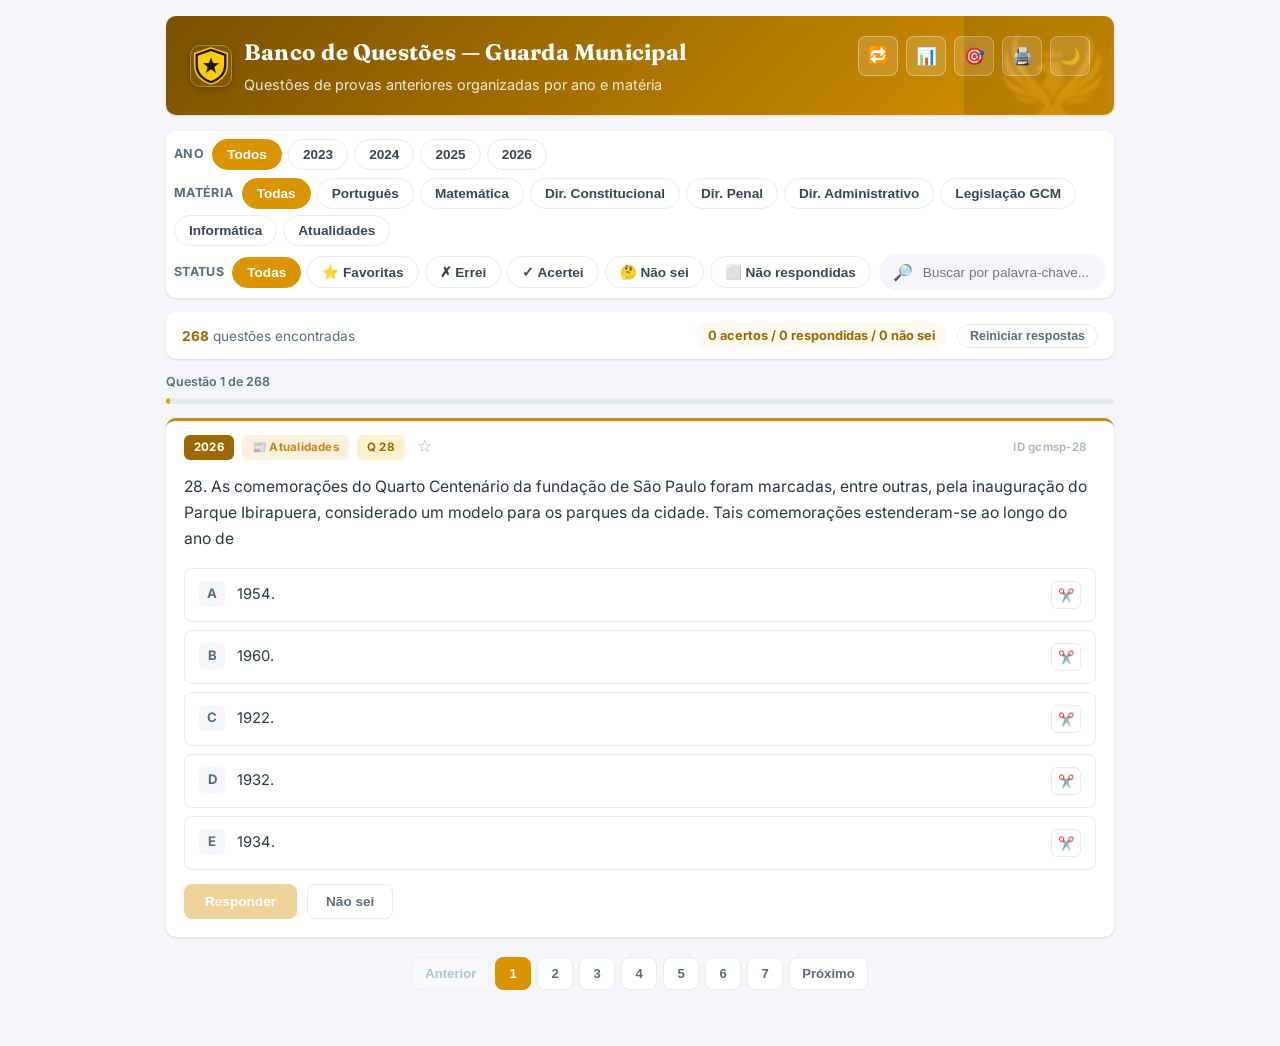
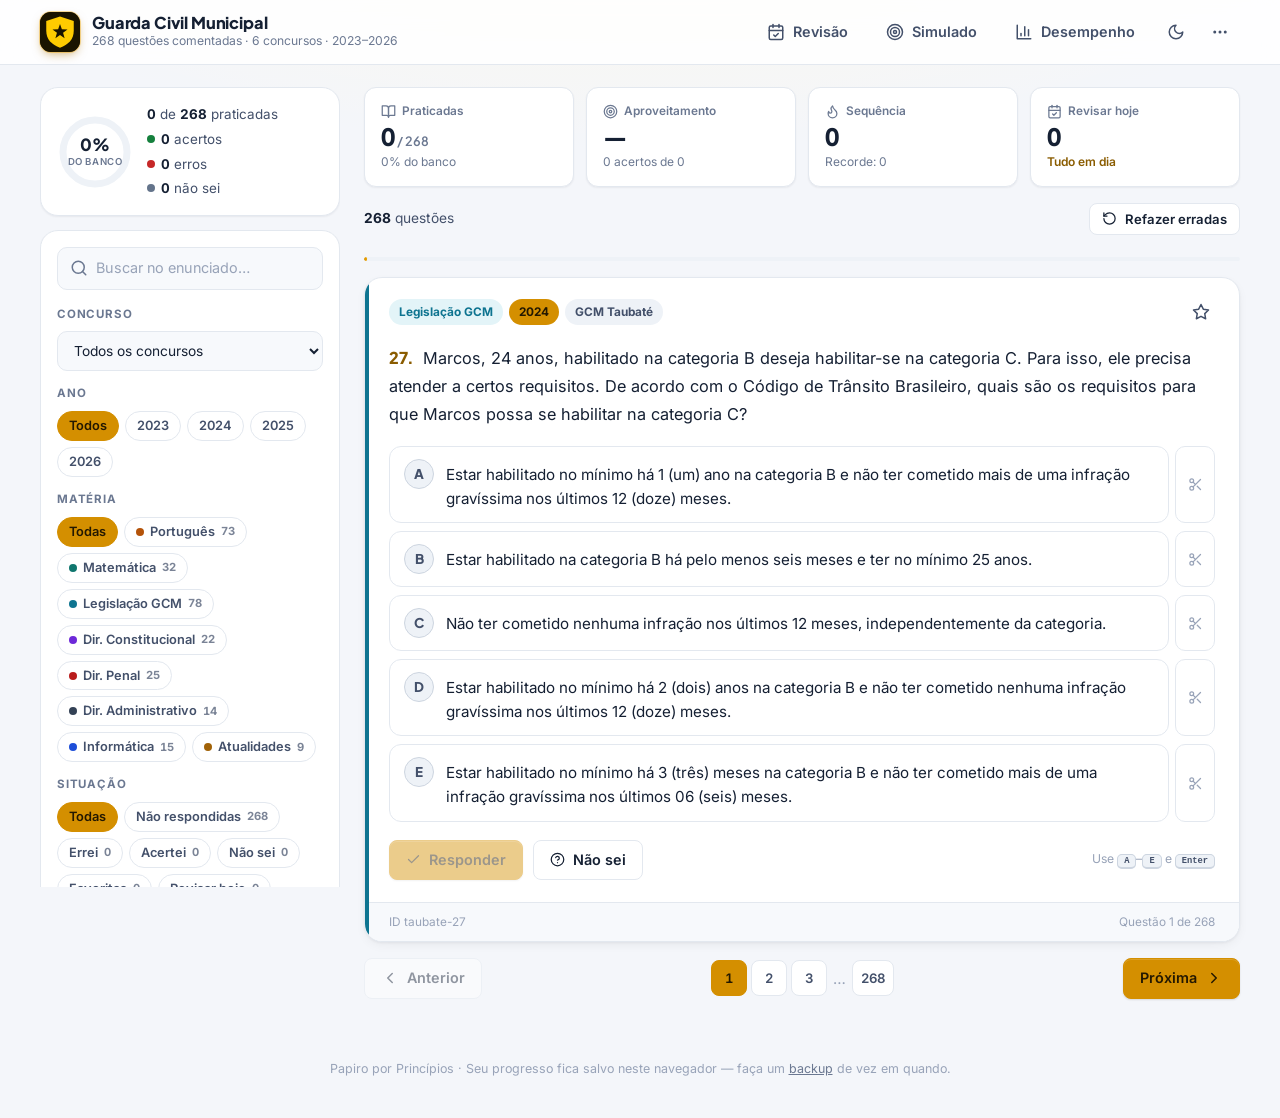
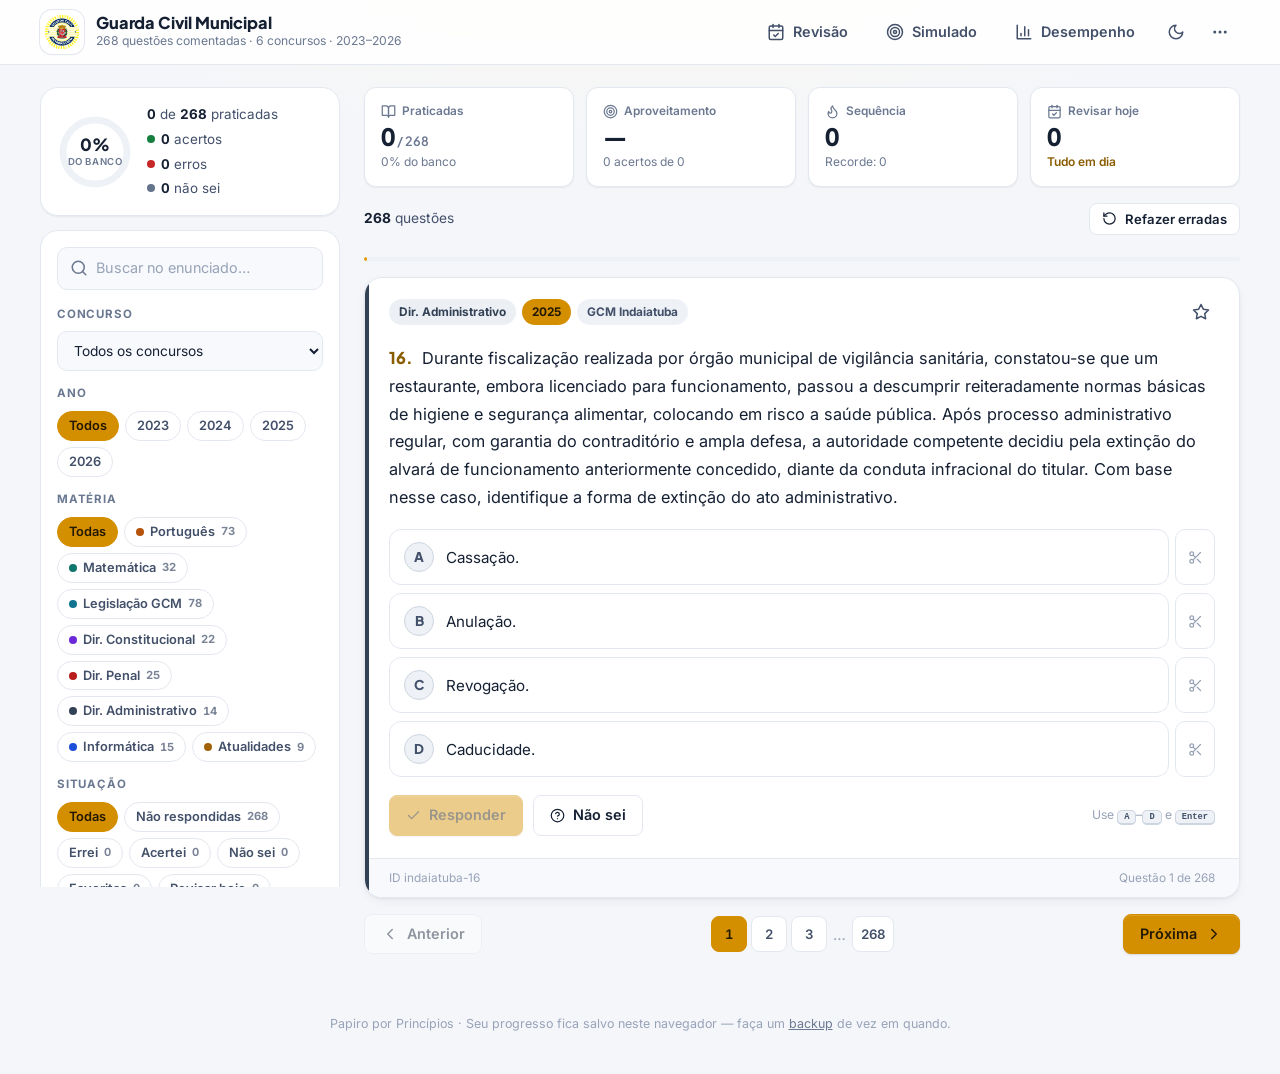
